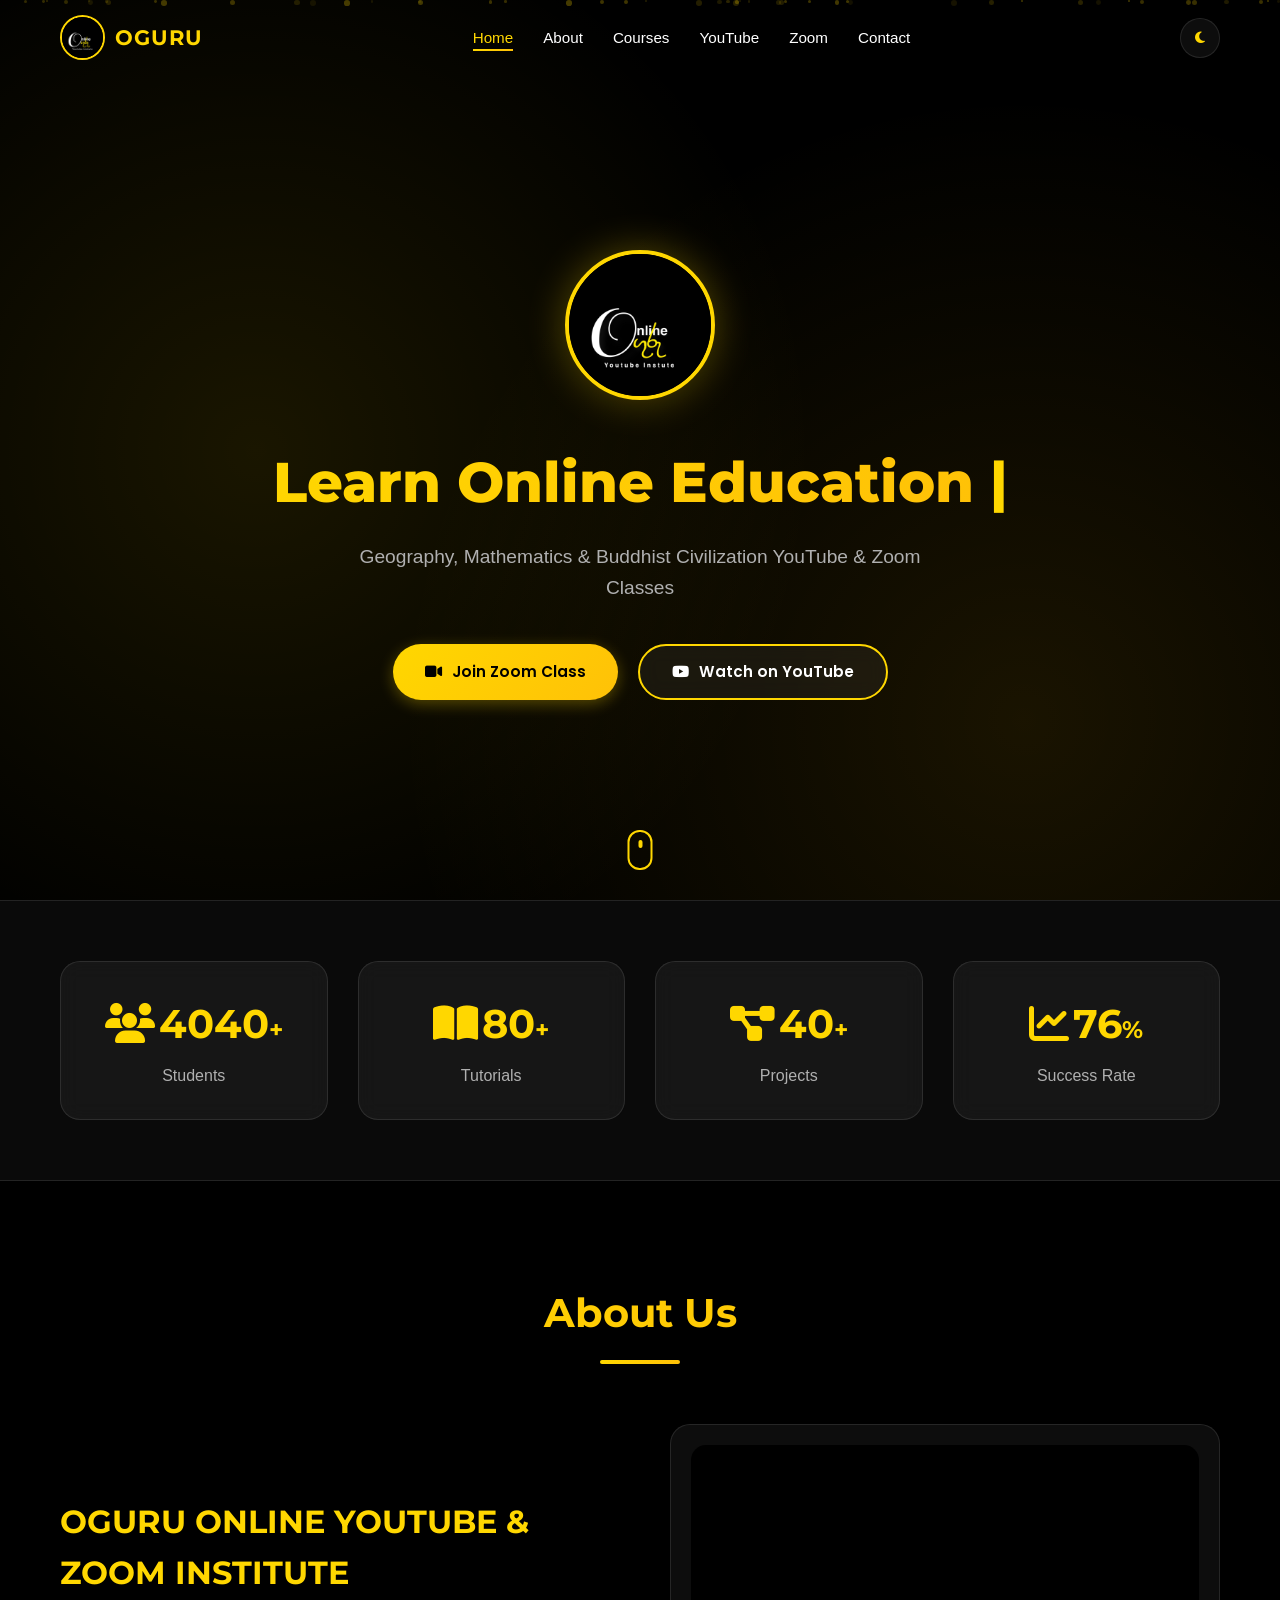
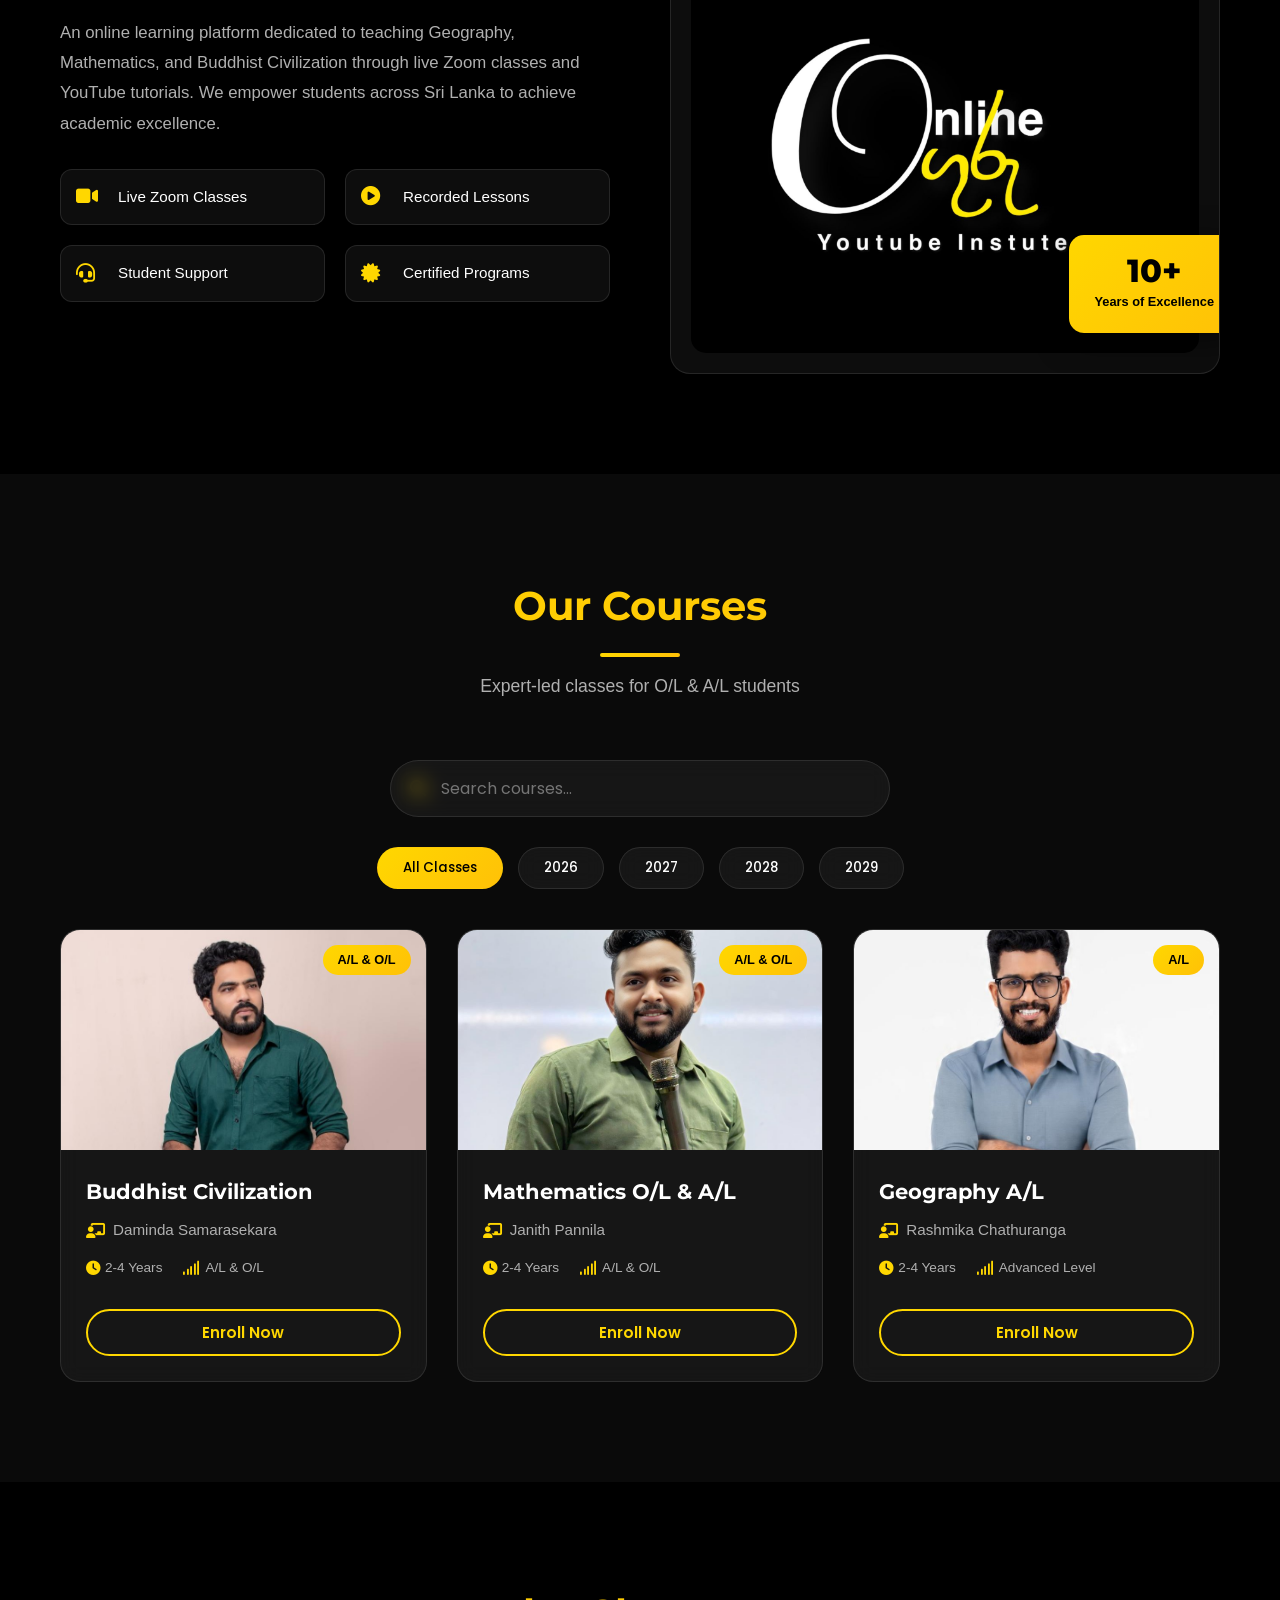
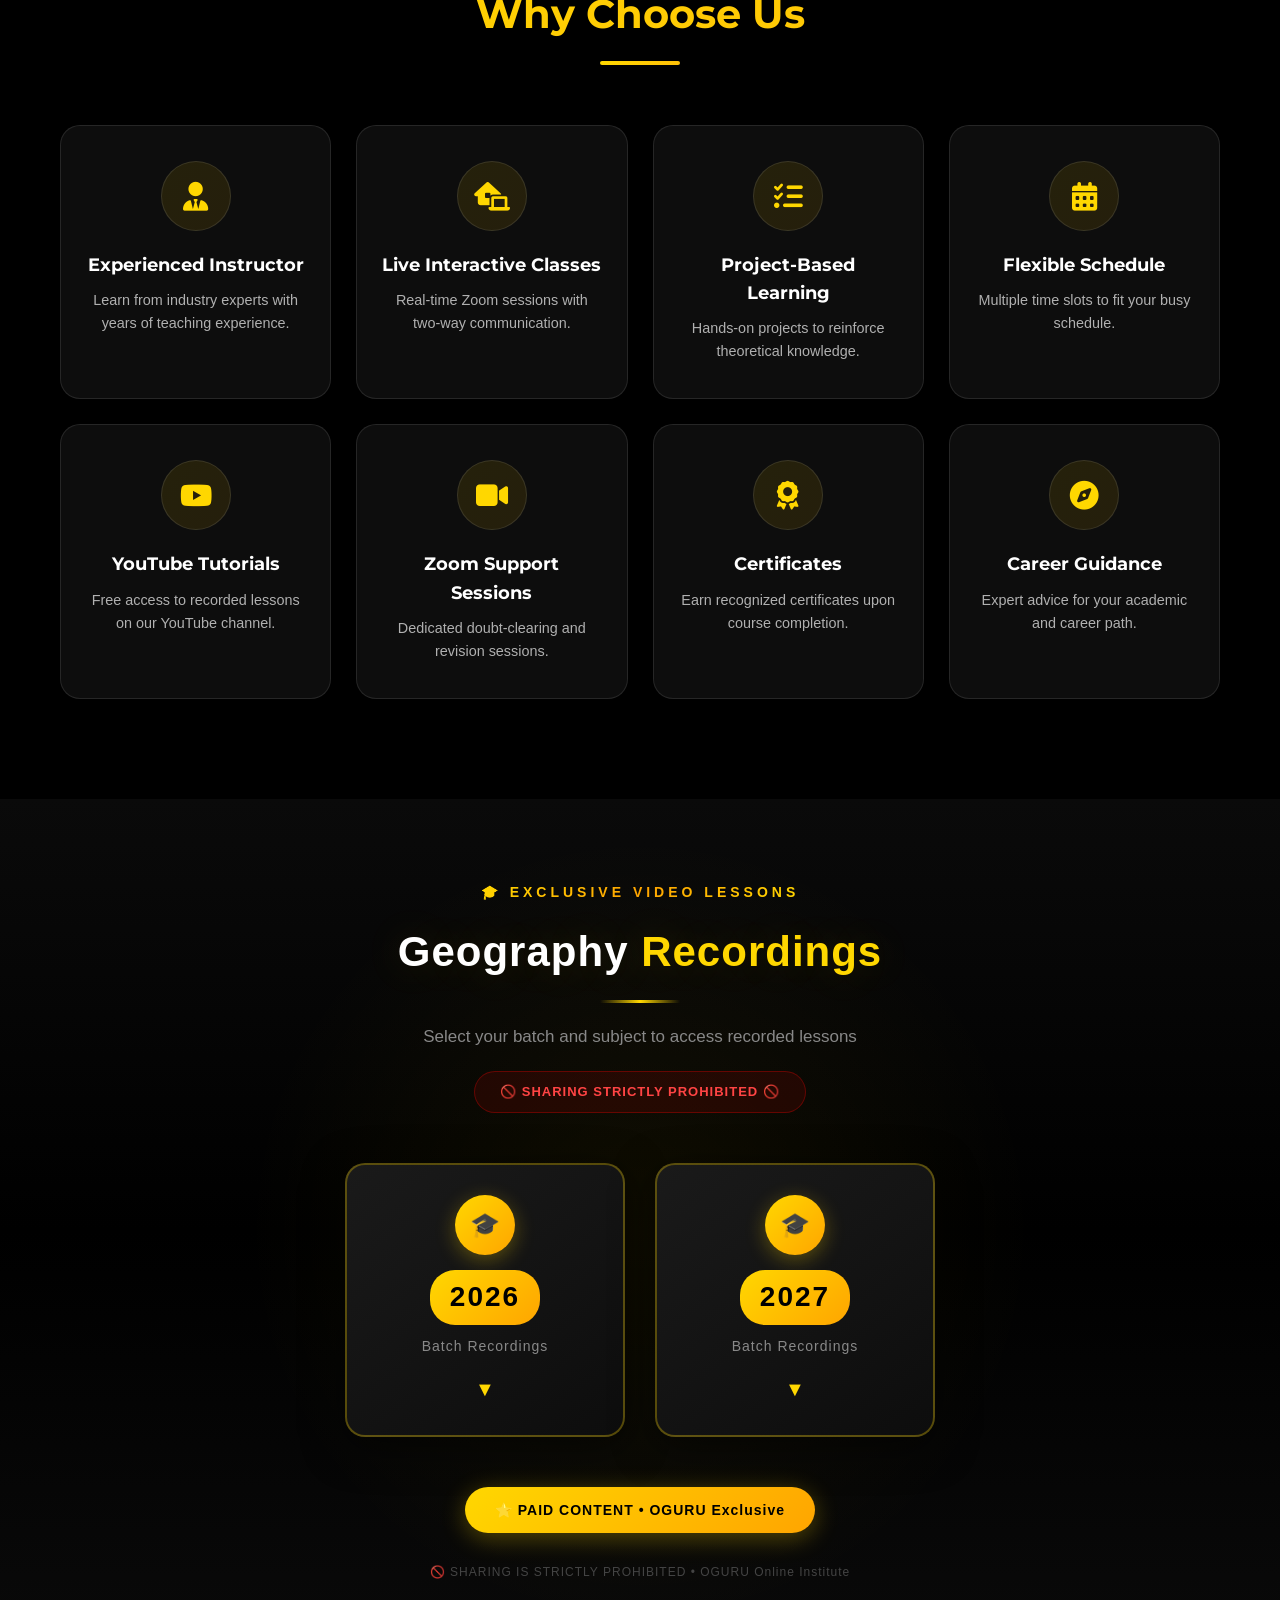
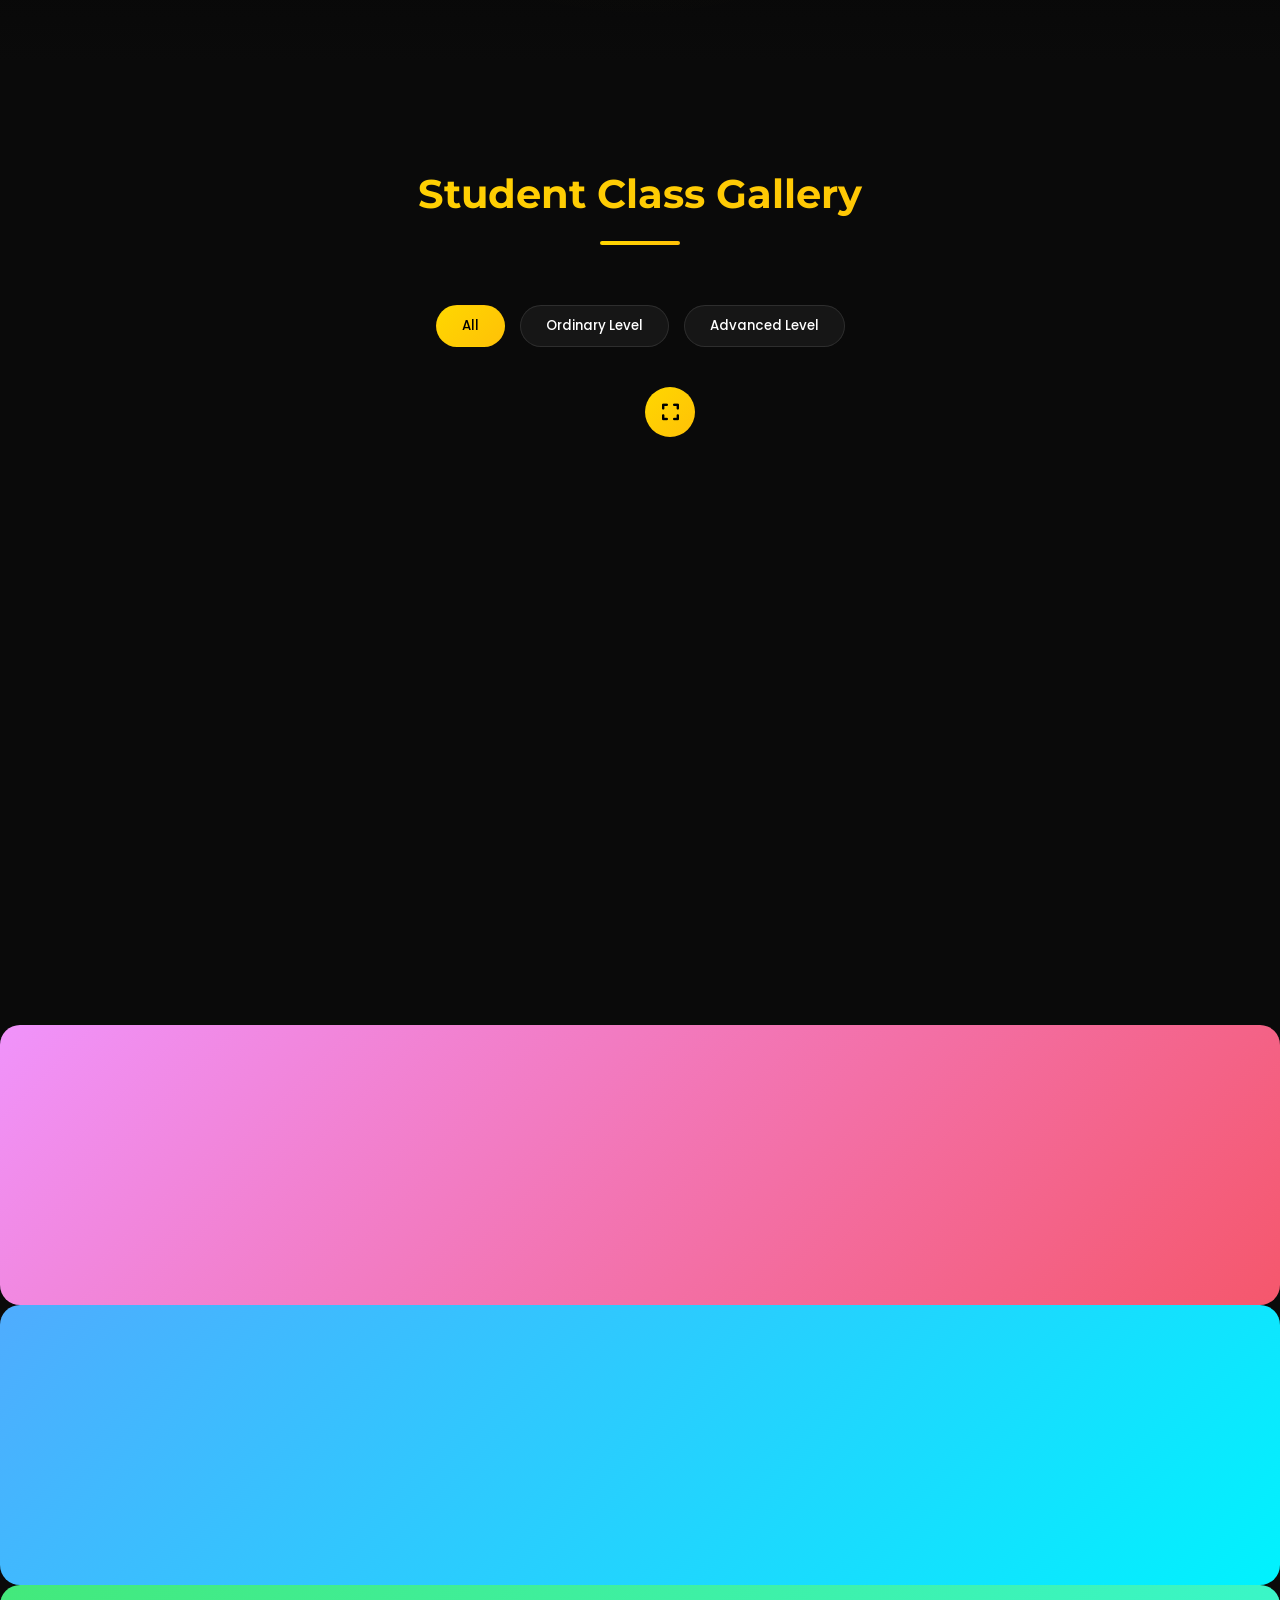
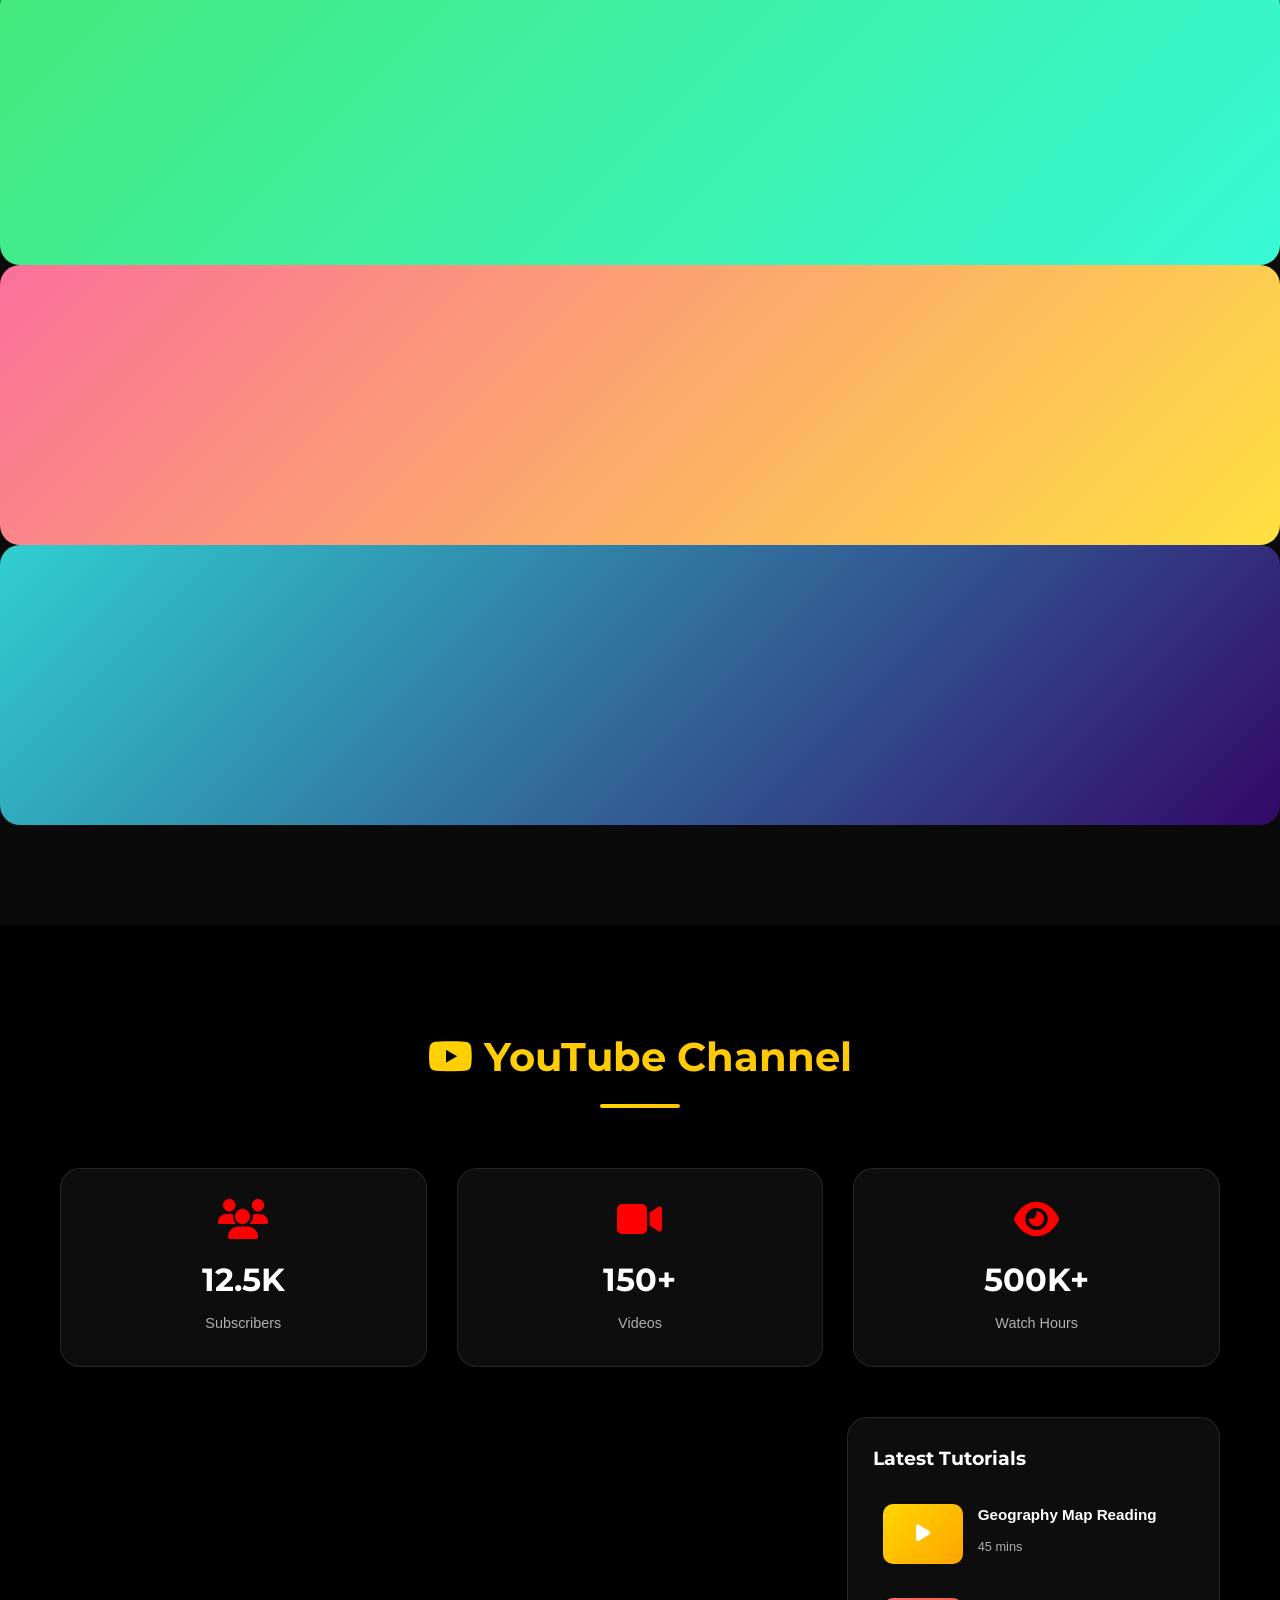
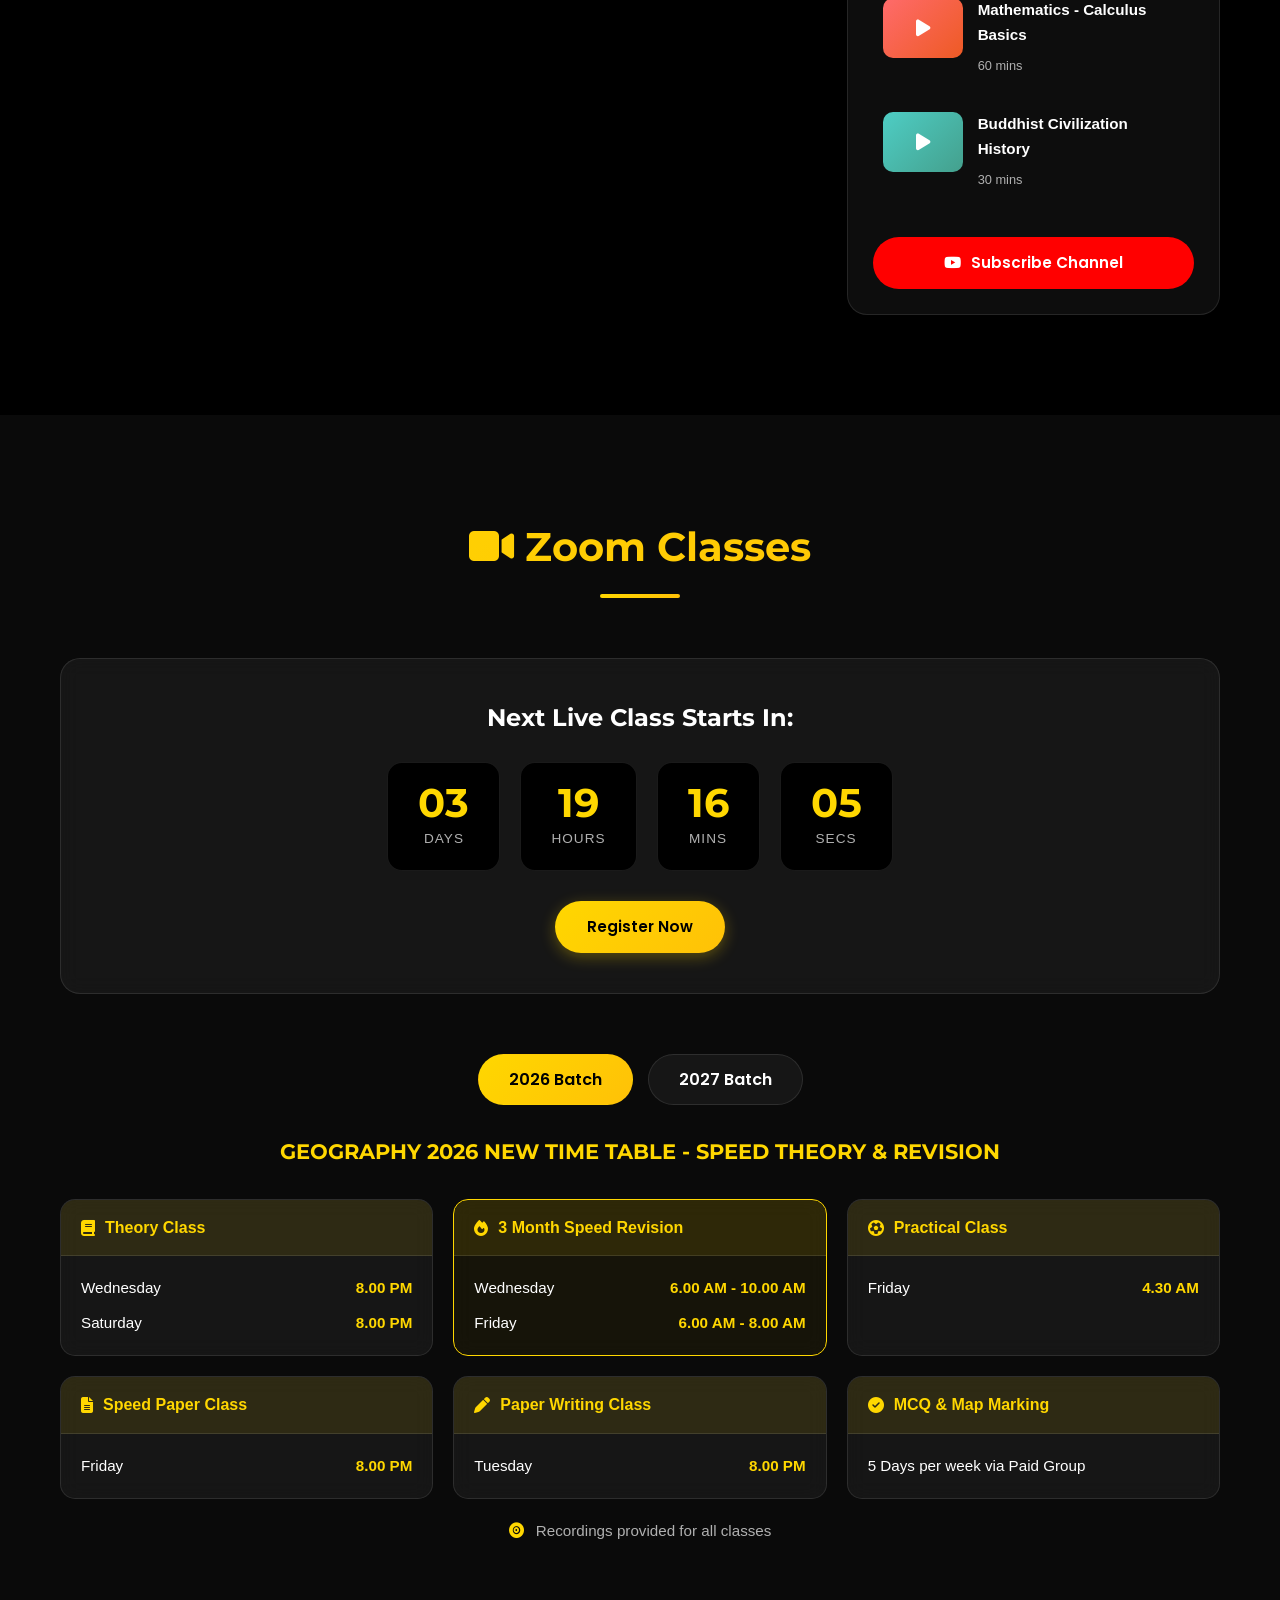
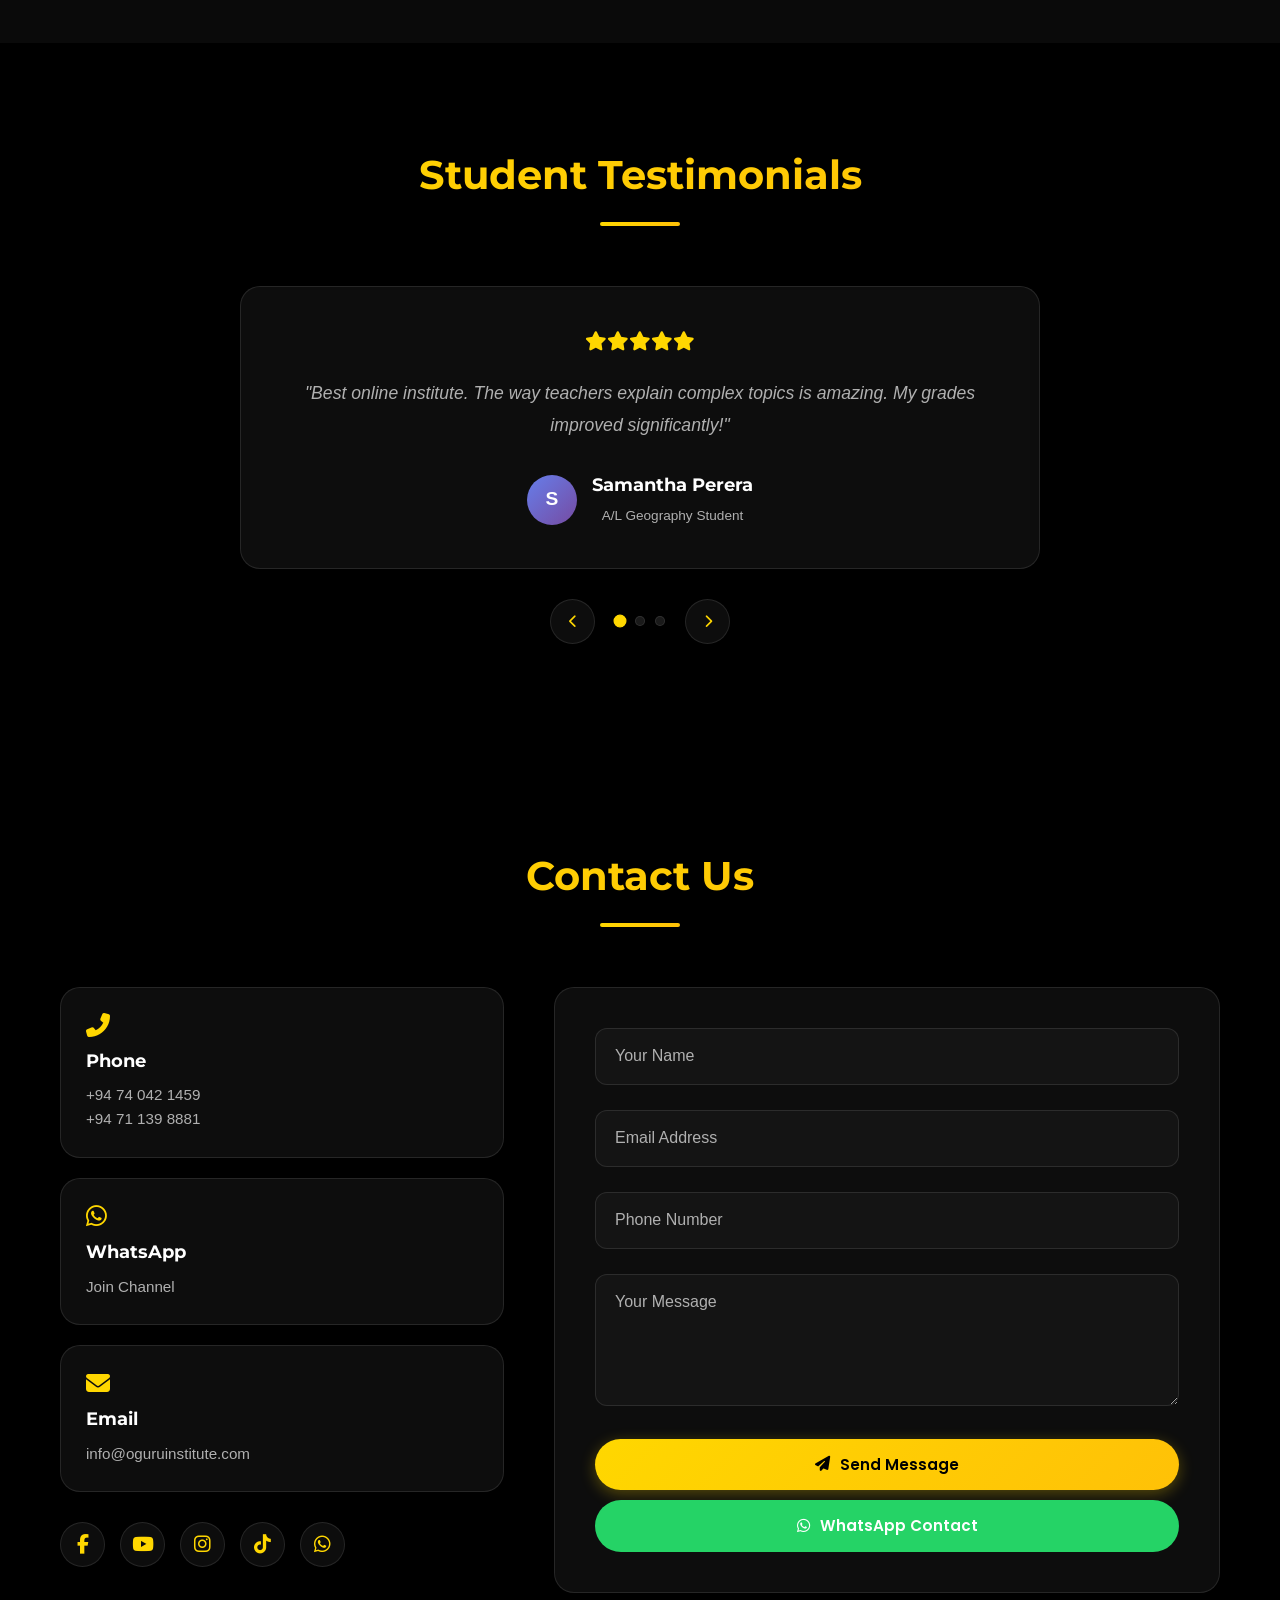
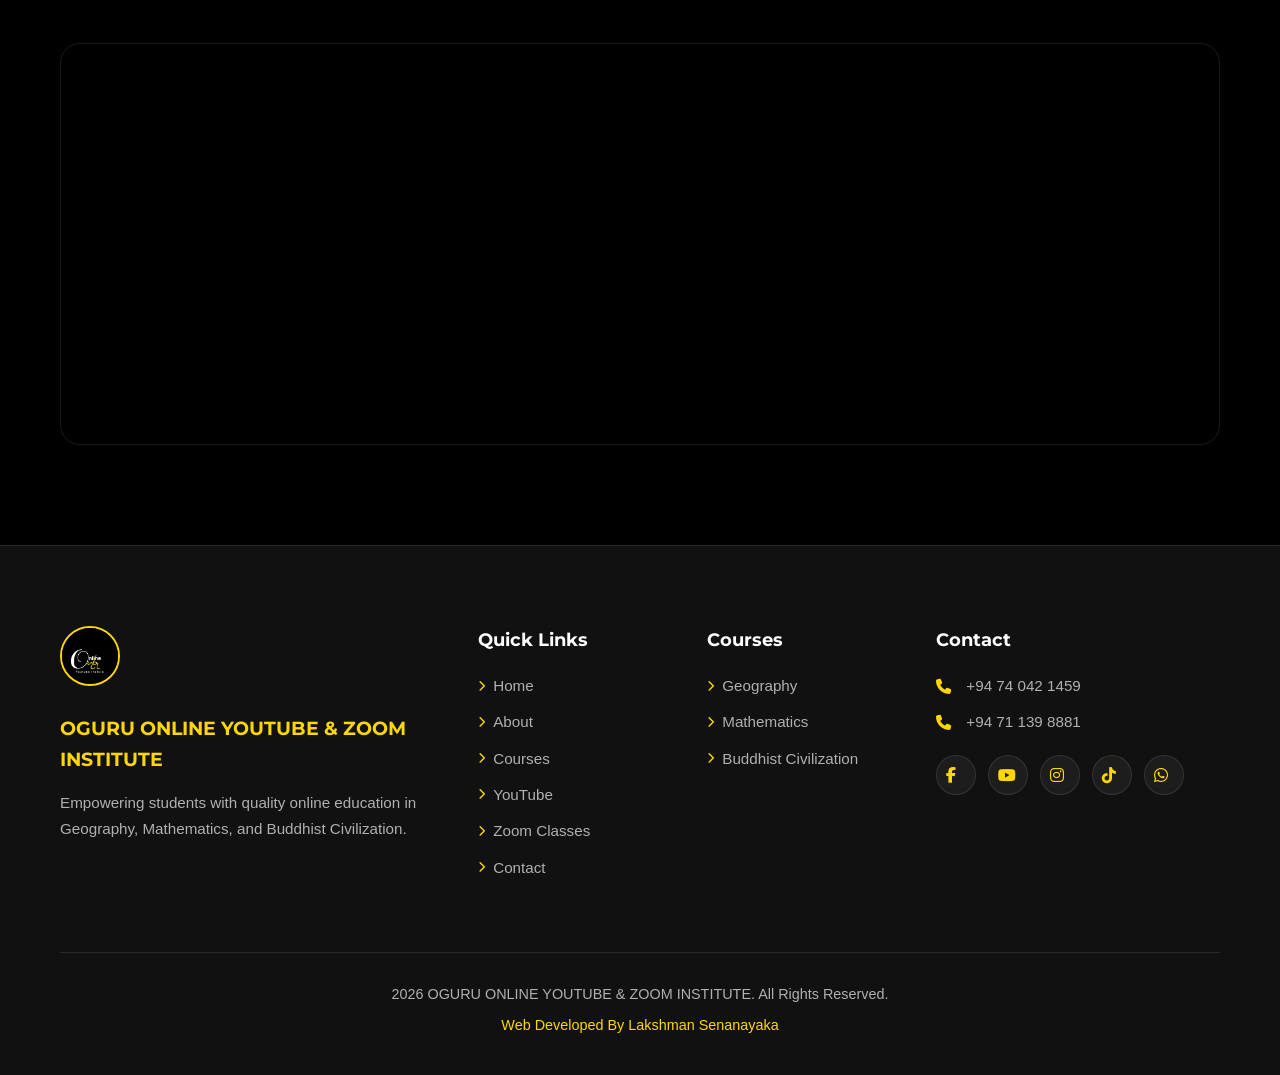
==== index.html @ 21ac0841 "Update print statement from 'Hello' to 'Goodbye'" ====
<!DOCTYPE html>
<html lang="en">
<head>
    <meta charset="UTF-8">
    <meta name="viewport" content="width=device-width, initial-scale=1.0">
    <title>OGURU ONLINE YOUTUBE & ZOOM INSTITUTE</title>
    <link rel="icon" type="image/jpeg" href="logo.jpg">
    <link href="https://fonts.googleapis.com/css2?family=Poppins:wght@300;400;500;600;700;800&family=Montserrat:wght@400;500;600;700;800&display=swap" rel="stylesheet">
    <link rel="stylesheet" href="https://cdnjs.cloudflare.com/ajax/libs/font-awesome/6.4.0/css/all.min.css">
    <link href="https://unpkg.com/aos@2.3.1/dist/aos.css" rel="stylesheet">
    <link rel="stylesheet" href="style.css">
</head>
<body>
    <!-- Loading Screen -->
    <div id="loading-screen">
        <div class="loader-content">
            <img src="logo.jpg" alt="OGURU Logo" class="loader-logo">
            <div class="loader-bar"></div>
            <p class="loader-text">Loading Excellence...</p>
        </div>
    </div>

    <!-- Navbar -->
    <nav id="navbar">
        <div class="nav-container">
            <a href="#home" class="nav-logo">
                <img src="logo.jpg" alt="OGURU Logo">
                <span>OGURU</span>
            </a>
            <ul class="nav-menu" id="navMenu">
                <li><a href="#home" class="nav-link active">Home</a></li>
                <li><a href="#about" class="nav-link">About</a></li>
                <li><a href="#courses" class="nav-link">Courses</a></li>
                <li><a href="#youtube" class="nav-link">YouTube</a></li>
                <li><a href="#zoom" class="nav-link">Zoom</a></li>
                <li><a href="#contact" class="nav-link">Contact</a></li>
            </ul>
            <div class="nav-actions">
                <button id="themeToggle" class="theme-btn" aria-label="Toggle Theme">
                    <i class="fas fa-moon"></i>
                </button>
                <button id="mobileMenuBtn" class="mobile-menu-btn" aria-label="Menu">
                    <span></span><span></span><span></span>
                </button>
            </div>
        </div>
    </nav>

    <!-- Hero Section -->
    <section id="home" class="hero">
        <div class="hero-bg">
            <div class="particles" id="particles"></div>
            <div class="gradient-overlay"></div>
        </div>
        <div class="hero-content" data-aos="fade-up">
            <img src="logo.jpg" alt="OGURU Logo" class="hero-logo">
            <h1 class="hero-title">
                <span class="typing-text" id="typingText"></span>
                <span class="cursor">|</span>
            </h1>
            <p class="hero-subtitle">Geography, Mathematics & Buddhist Civilization YouTube & Zoom Classes</p>
            <div class="hero-buttons">
                <a href="#zoom" class="btn btn-primary"><i class="fas fa-video"></i> Join Zoom Class</a>
                <a href="https://youtube.com/@oguru_online_instutelk?si=ua6jTNct1SmpEOCA" target="_blank" class="btn btn-secondary"><i class="fab fa-youtube"></i> Watch on YouTube</a>
            </div>
        </div>
        <div class="scroll-indicator">
            <div class="mouse"><div class="wheel"></div></div>
        </div>
    </section>

    <!-- Stats Section -->
    <section class="stats-section">
        <div class="container">
            <div class="stats-grid">
                <div class="stat-card" data-aos="fade-up" data-aos-delay="0">
                    <i class="fas fa-users"></i>
                    <h3 class="counter" data-target="5000">0</h3><span>+</span>
                    <p>Students</p>
                </div>
                <div class="stat-card" data-aos="fade-up" data-aos-delay="100">
                    <i class="fas fa-book-open"></i>
                    <h3 class="counter" data-target="100">0</h3><span>+</span>
                    <p>Tutorials</p>
                </div>
                <div class="stat-card" data-aos="fade-up" data-aos-delay="200">
                    <i class="fas fa-project-diagram"></i>
                    <h3 class="counter" data-target="50">0</h3><span>+</span>
                    <p>Projects</p>
                </div>
                <div class="stat-card" data-aos="fade-up" data-aos-delay="300">
                    <i class="fas fa-chart-line"></i>
                    <h3 class="counter" data-target="95">0</h3><span>%</span>
                    <p>Success Rate</p>
                </div>
            </div>
        </div>
    </section>

    <!-- About Section -->
    <section id="about" class="about">
        <div class="container">
            <div class="section-header" data-aos="fade-up">
                <h2>About Us</h2>
                <div class="section-line"></div>
            </div>
            <div class="about-content">
                <div class="about-text" data-aos="fade-right">
                    <h3>OGURU ONLINE YOUTUBE & ZOOM INSTITUTE</h3>
                    <p>An online learning platform dedicated to teaching Geography, Mathematics, and Buddhist Civilization through live Zoom classes and YouTube tutorials. We empower students across Sri Lanka to achieve academic excellence.</p>
                    <div class="about-features">
                        <div class="feature-item"><i class="fas fa-video"></i><span>Live Zoom Classes</span></div>
                        <div class="feature-item"><i class="fas fa-play-circle"></i><span>Recorded Lessons</span></div>
                        <div class="feature-item"><i class="fas fa-headset"></i><span>Student Support</span></div>
                        <div class="feature-item"><i class="fas fa-certificate"></i><span>Certified Programs</span></div>
                    </div>
                </div>
                <div class="about-image" data-aos="fade-left">
                    <div class="glass-card">
                        <img src="logo.jpg" alt="About OGURU">
                        <div class="experience-badge">
                            <span class="exp-number">10+</span>
                            <span class="exp-text">Years of Excellence</span>
                        </div>
                    </div>
                </div>
            </div>
        </div>
    </section>

    <!-- Courses Section -->
    <section id="courses" class="courses">
        <div class="container">
            <div class="section-header" data-aos="fade-up">
                <h2>Our Courses</h2>
                <div class="section-line"></div>
                <p>Expert-led classes for O/L & A/L students</p>
            </div>
            <div class="course-search" data-aos="fade-up">
                <i class="fas fa-search"></i>
                <input type="text" id="courseSearch" placeholder="Search courses...">
            </div>
            <div class="course-filters" data-aos="fade-up">
                <button class="filter-btn active" data-filter="all">All Classes</button>
                <button class="filter-btn" data-filter="2026">2026</button>
                <button class="filter-btn" data-filter="2027">2027</button>
                <button class="filter-btn" data-filter="2028">2028</button>
                <button class="filter-btn" data-filter="2029">2029</button>
            </div>
            <div class="courses-grid" id="coursesGrid">
                <div class="course-card" data-category="2026 2027 2028 2029" data-aos="fade-up" data-aos-delay="0">
                    <div class="course-image">
                        <img src="instructor_buddhist.jpg" alt="Buddhist Civilization" loading="lazy">
                        <div class="course-badge">A/L & O/L</div>
                    </div>
                    <div class="course-info">
                        <h3>Buddhist Civilization</h3>
                        <p class="instructor"><i class="fas fa-chalkboard-teacher"></i> Daminda Samarasekara</p>
                        <div class="course-meta">
                            <span><i class="fas fa-clock"></i> 2-4 Years</span>
                            <span><i class="fas fa-signal"></i> A/L & O/L</span>
                        </div>
                        <button class="btn btn-enroll">Enroll Now</button>
                    </div>
                </div>
                <div class="course-card" data-category="2026 2027 2028 2029" data-aos="fade-up" data-aos-delay="100">
                    <div class="course-image">
                        <img src="instructor_math.jpg" alt="Mathematics" loading="lazy">
                        <div class="course-badge">A/L & O/L</div>
                    </div>
                    <div class="course-info">
                        <h3>Mathematics O/L & A/L</h3>
                        <p class="instructor"><i class="fas fa-chalkboard-teacher"></i> Janith Pannila</p>
                        <div class="course-meta">
                            <span><i class="fas fa-clock"></i> 2-4 Years</span>
                            <span><i class="fas fa-signal"></i> A/L & O/L</span>
                        </div>
                        <button class="btn btn-enroll">Enroll Now</button>
                    </div>
                </div>
                <div class="course-card" data-category="2026 2027 2028 2029" data-aos="fade-up" data-aos-delay="200">
                    <div class="course-image">
                        <img src="instructor_geo.jpg" alt="Geography" loading="lazy">
                        <div class="course-badge">A/L</div>
                    </div>
                    <div class="course-info">
                        <h3>Geography A/L</h3>
                        <p class="instructor"><i class="fas fa-chalkboard-teacher"></i> Rashmika Chathuranga</p>
                        <div class="course-meta">
                            <span><i class="fas fa-clock"></i> 2-4 Years</span>
                            <span><i class="fas fa-signal"></i> Advanced Level</span>
                        </div>
                        <button class="btn btn-enroll">Enroll Now</button>

                </div>
            </div>
        </div>
    </section>
    <!-- Why Choose Us -->
    <section id="why-us" class="why-us">
        <div class="container">
            <div class="section-header" data-aos="fade-up">
                <h2>Why Choose Us</h2>
                <div class="section-line"></div>
            </div>
            <div class="why-grid">
                <div class="why-card" data-aos="zoom-in" data-aos-delay="0">
                    <div class="why-icon"><i class="fas fa-user-tie"></i></div>
                    <h3>Experienced Instructor</h3>
                    <p>Learn from industry experts with years of teaching experience.</p>
                </div>
                <div class="why-card" data-aos="zoom-in" data-aos-delay="100">
                    <div class="why-icon"><i class="fas fa-laptop-house"></i></div>
                    <h3>Live Interactive Classes</h3>
                    <p>Real-time Zoom sessions with two-way communication.</p>
                </div>
                <div class="why-card" data-aos="zoom-in" data-aos-delay="200">
                    <div class="why-icon"><i class="fas fa-tasks"></i></div>
                    <h3>Project-Based Learning</h3>
                    <p>Hands-on projects to reinforce theoretical knowledge.</p>
                </div>
                <div class="why-card" data-aos="zoom-in" data-aos-delay="300">
                    <div class="why-icon"><i class="fas fa-calendar-alt"></i></div>
                    <h3>Flexible Schedule</h3>
                    <p>Multiple time slots to fit your busy schedule.</p>
                </div>
                <div class="why-card" data-aos="zoom-in" data-aos-delay="0">
                    <div class="why-icon"><i class="fab fa-youtube"></i></div>
                    <h3>YouTube Tutorials</h3>
                    <p>Free access to recorded lessons on our YouTube channel.</p>
                </div>
                <div class="why-card" data-aos="zoom-in" data-aos-delay="100">
                    <div class="why-icon"><i class="fas fa-video"></i></div>
                    <h3>Zoom Support Sessions</h3>
                    <p>Dedicated doubt-clearing and revision sessions.</p>
                </div>
                <div class="why-card" data-aos="zoom-in" data-aos-delay="200">
                    <div class="why-icon"><i class="fas fa-award"></i></div>
                    <h3>Certificates</h3>
                    <p>Earn recognized certificates upon course completion.</p>
                </div>
                <div class="why-card" data-aos="zoom-in" data-aos-delay="300">
                    <div class="why-icon"><i class="fas fa-compass"></i></div>
                    <h3>Career Guidance</h3>
                    <p>Expert advice for your academic and career path.</p>
                </div>
            </div>
        </div>
    </section>
<!DOCTYPE html>
<html lang="en">
<head>
    <meta charset="UTF-8">
    <meta name="viewport" content="width=device-width, initial-scale=1.0">
    <title>OGURU - Geography Recordings</title>
    <style>
        * {
            margin: 0;
            padding: 0;
            box-sizing: border-box;
        }

        body {
            font-family: 'Segoe UI', 'Helvetica Neue', Arial, sans-serif;
            background: #000;
            min-height: 100vh;
            color: #fff;
        }

        /* ============================================
           GEOGRAPHY RECORDINGS SECTION
           ============================================ */
        .geo-section {
            padding: 80px 20px;
            background: linear-gradient(180deg, #0a0a0a 0%, #000000 50%, #0a0a0a 100%);
            text-align: center;
            position: relative;
            overflow: hidden;
        }

        .geo-section::before {
            content: '';
            position: absolute;
            top: 50%;
            left: 50%;
            transform: translate(-50%, -50%);
            width: 800px;
            height: 800px;
            background: radial-gradient(circle, rgba(255, 215, 0, 0.06) 0%, transparent 70%);
            pointer-events: none;
        }

        /* Header */
        .geo-header {
            position: relative;
            z-index: 1;
            margin-bottom: 50px;
        }

        .geo-label {
            display: inline-block;
            background: linear-gradient(135deg, #FFD700, #FFA500, #FFD700);
            -webkit-background-clip: text;
            -webkit-text-fill-color: transparent;
            background-clip: text;
            font-size: 14px;
            font-weight: 600;
            letter-spacing: 4px;
            text-transform: uppercase;
            margin-bottom: 15px;
        }

        .geo-title {
            color: #ffffff;
            font-size: 42px;
            font-weight: 700;
            margin: 0 0 15px 0;
            letter-spacing: 1px;
            text-shadow: 0 0 40px rgba(255, 215, 0, 0.15);
        }

        .geo-title span {
            color: #FFD700;
        }

        .geo-divider {
            width: 80px;
            height: 3px;
            background: linear-gradient(90deg, transparent, #FFD700, transparent);
            margin: 0 auto 20px auto;
        }

        .geo-subtitle {
            color: #888;
            font-size: 17px;
            max-width: 600px;
            margin: 0 auto;
            line-height: 1.6;
        }

        .warning-badge {
            display: inline-flex;
            align-items: center;
            gap: 8px;
            background: rgba(255, 0, 0, 0.1);
            border: 1px solid rgba(255, 0, 0, 0.3);
            color: #ff4444;
            padding: 10px 25px;
            border-radius: 25px;
            margin-top: 20px;
            font-size: 13px;
            font-weight: 600;
            letter-spacing: 1px;
        }

        /* ============================================
           LEVEL 1: BATCH BUTTONS
           ============================================ */
        .batch-container {
            max-width: 900px;
            margin: 0 auto 40px auto;
            position: relative;
            z-index: 1;
        }

        .batch-buttons {
            display: flex;
            justify-content: center;
            gap: 30px;
            flex-wrap: wrap;
        }

        .batch-btn {
            background: linear-gradient(145deg, #1a1a1a, #0d0d0d);
            border: 2px solid rgba(255, 215, 0, 0.3);
            border-radius: 20px;
            padding: 30px 50px;
            min-width: 280px;
            cursor: pointer;
            transition: all 0.4s cubic-bezier(0.175, 0.885, 0.32, 1.275);
            position: relative;
            overflow: hidden;
            text-align: center;
            box-shadow: 0 10px 40px rgba(0, 0, 0, 0.5);
        }

        .batch-btn:hover {
            border-color: #FFD700;
            transform: translateY(-8px) scale(1.02);
            box-shadow: 0 20px 60px rgba(255, 215, 0, 0.2), 0 0 100px rgba(255, 215, 0, 0.1);
        }

        .batch-btn.active {
            border-color: #FFD700;
            background: linear-gradient(145deg, #2a1a00, #1a1000);
            box-shadow: 0 0 40px rgba(255, 215, 0, 0.3);
        }

        .batch-btn::before {
            content: '';
            position: absolute;
            top: -50%;
            left: -50%;
            width: 200%;
            height: 200%;
            background: linear-gradient(45deg, transparent 40%, rgba(255, 215, 0, 0.03) 50%, transparent 60%);
            opacity: 0;
            transition: opacity 0.4s ease;
            pointer-events: none;
        }

        .batch-btn:hover::before {
            opacity: 1;
        }

        .batch-icon {
            width: 60px;
            height: 60px;
            background: linear-gradient(135deg, #FFD700, #FFA500);
            border-radius: 50%;
            display: flex;
            align-items: center;
            justify-content: center;
            margin: 0 auto 15px auto;
            font-size: 24px;
            box-shadow: 0 5px 20px rgba(255, 215, 0, 0.3);
        }

        .batch-year {
            display: inline-block;
            background: linear-gradient(135deg, #FFD700, #FFA500);
            color: #000;
            font-size: 28px;
            font-weight: 800;
            padding: 5px 20px;
            border-radius: 25px;
            margin-bottom: 10px;
            letter-spacing: 2px;
        }

        .batch-text {
            color: #888;
            font-size: 14px;
            letter-spacing: 1px;
        }

        .batch-arrow {
            margin-top: 15px;
            color: #FFD700;
            font-size: 20px;
            transition: transform 0.3s ease;
        }

        .batch-btn.active .batch-arrow {
            transform: rotate(180deg);
        }

        /* ============================================
           LEVEL 2: SUBJECT BUTTONS
           ============================================ */
        .subject-container {
            max-width: 1000px;
            margin: 0 auto 40px auto;
            position: relative;
            z-index: 1;
            display: none;
            animation: slideDown 0.5s ease-out;
        }

        .subject-container.show {
            display: block;
        }

        .subject-header {
            display: flex;
            align-items: center;
            justify-content: center;
            gap: 15px;
            margin-bottom: 30px;
        }

        .subject-header-title {
            color: #FFD700;
            font-size: 20px;
            font-weight: 700;
            letter-spacing: 2px;
        }

        .subject-grid {
            display: grid;
            grid-template-columns: repeat(auto-fit, minmax(250px, 1fr));
            gap: 20px;
            max-width: 800px;
            margin: 0 auto;
        }

        .subject-btn {
            background: linear-gradient(145deg, #1a1a1a, #0d0d0d);
            border: 2px solid rgba(255, 215, 0, 0.2);
            border-radius: 16px;
            padding: 25px 30px;
            cursor: pointer;
            transition: all 0.4s ease;
            text-align: center;
            position: relative;
            overflow: hidden;
        }

        .subject-btn:hover {
            border-color: #FFD700;
            transform: translateY(-5px);
            box-shadow: 0 15px 40px rgba(255, 215, 0, 0.15);
        }

        .subject-btn.active {
            border-color: #FFD700;
            background: linear-gradient(145deg, #2a1a00, #1a1000);
            box-shadow: 0 0 30px rgba(255, 215, 0, 0.2);
        }

        .subject-btn .subject-icon {
            font-size: 32px;
            margin-bottom: 10px;
        }

        .subject-btn .subject-name {
            color: #fff;
            font-size: 20px;
            font-weight: 700;
            margin-bottom: 5px;
        }

        .subject-btn .subject-lessons {
            color: #888;
            font-size: 13px;
        }

        .subject-btn .subject-arrow {
            margin-top: 10px;
            color: #FFD700;
            font-size: 18px;
            transition: transform 0.3s ease;
        }

        .subject-btn.active .subject-arrow {
            transform: rotate(180deg);
        }

        /* ============================================
           LEVEL 3: VIDEO LIST
           ============================================ */
        .video-container {
            max-width: 1100px;
            margin: 0 auto;
            position: relative;
            z-index: 1;
            display: none;
            animation: slideDown 0.5s ease-out;
        }

        .video-container.show {
            display: block;
        }

        @keyframes slideDown {
            from {
                opacity: 0;
                transform: translateY(-30px);
            }
            to {
                opacity: 1;
                transform: translateY(0);
            }
        }

        .video-list-header {
            display: flex;
            align-items: center;
            justify-content: space-between;
            margin-bottom: 25px;
            padding: 0 10px;
        }

        .video-list-title {
            color: #FFD700;
            font-size: 22px;
            font-weight: 700;
            letter-spacing: 2px;
        }

        .video-list-count {
            background: rgba(255, 215, 0, 0.1);
            color: #FFD700;
            padding: 5px 15px;
            border-radius: 20px;
            font-size: 13px;
            font-weight: 600;
            border: 1px solid rgba(255, 215, 0, 0.3);
        }

        .video-grid {
            display: grid;
            grid-template-columns: repeat(auto-fit, minmax(320px, 1fr));
            gap: 25px;
        }

        .video-card {
            background: linear-gradient(145deg, #1a1a1a, #0d0d0d);
            border: 1px solid rgba(255, 215, 0, 0.15);
            border-radius: 16px;
            overflow: hidden;
            transition: all 0.4s ease;
            box-shadow: 0 10px 40px rgba(0, 0, 0, 0.5);
        }

        .video-card:hover {
            border-color: #FFD700;
            transform: translateY(-5px);
            box-shadow: 0 20px 60px rgba(255, 215, 0, 0.15);
        }

        .video-player {
            position: relative;
            padding-bottom: 56.25%;
            height: 0;
            overflow: hidden;
            background: #000;
        }

        .video-player iframe {
            position: absolute;
            top: 0;
            left: 0;
            width: 100%;
            height: 100%;
            border: none;
        }

        .video-info {
            padding: 20px;
            text-align: left;
        }

        .video-meta-header {
            display: flex;
            justify-content: space-between;
            align-items: center;
            margin-bottom: 10px;
        }

        .video-lesson-num {
            color: #FFD700;
            font-size: 12px;
            font-weight: 600;
            letter-spacing: 2px;
            text-transform: uppercase;
        }

        .video-date {
            background: rgba(255, 215, 0, 0.1);
            color: #FFD700;
            padding: 3px 12px;
            border-radius: 15px;
            font-size: 12px;
            font-weight: 600;
        }

        .video-title {
            color: #fff;
            font-size: 18px;
            font-weight: 600;
            margin: 0 0 10px 0;
            line-height: 1.4;
        }

        .video-desc {
            color: #666;
            font-size: 14px;
            margin: 0;
            line-height: 1.5;
        }

        /* Close Button */
        .close-section {
            text-align: center;
            margin-top: 30px;
        }

        .close-btn {
            background: transparent;
            border: 2px solid rgba(255, 215, 0, 0.3);
            color: #FFD700;
            padding: 12px 30px;
            border-radius: 25px;
            cursor: pointer;
            font-size: 14px;
            font-weight: 600;
            letter-spacing: 1px;
            transition: all 0.3s ease;
            font-family: inherit;
        }

        .close-btn:hover {
            background: #FFD700;
            color: #000;
            border-color: #FFD700;
            box-shadow: 0 5px 20px rgba(255, 215, 0, 0.3);
        }

        /* Paid Badge */
        .paid-badge-container {
            margin-top: 50px;
            position: relative;
            z-index: 1;
        }

        .paid-badge {
            display: inline-flex;
            align-items: center;
            gap: 10px;
            background: linear-gradient(135deg, #FFD700, #FFA500);
            color: #000;
            padding: 12px 30px;
            border-radius: 30px;
            font-size: 14px;
            font-weight: 700;
            letter-spacing: 1px;
            box-shadow: 0 5px 25px rgba(255, 215, 0, 0.3);
        }

        /* Footer */
        .geo-footer {
            margin-top: 30px;
            color: #444;
            font-size: 12px;
            letter-spacing: 1px;
            position: relative;
            z-index: 1;
        }

        /* Responsive */
        @media (max-width: 768px) {
            .geo-title {
                font-size: 32px;
            }

            .batch-btn {
                min-width: 100%;
                padding: 25px 30px;
            }

            .subject-grid {
                grid-template-columns: 1fr;
            }

            .video-grid {
                grid-template-columns: 1fr;
            }
        }
    </style>
<base target="_blank">
</head>
<body>

    <!-- ============================================
         GEOGRAPHY RECORDINGS SECTION
         ============================================ -->
    <section class="geo-section">

        <!-- Header -->
        <div class="geo-header">
            <div class="geo-label">🎓 Exclusive Video Lessons</div>
            <h2 class="geo-title">Geography <span>Recordings</span></h2>
            <div class="geo-divider"></div>
            <p class="geo-subtitle">Select your batch and subject to access recorded lessons</p>
            <div class="warning-badge">🚫 SHARING STRICTLY PROHIBITED 🚫</div>
        </div>

        <!-- ============================================
             LEVEL 1: BATCH BUTTONS
             ============================================ -->
        <div class="batch-container">
            <div class="batch-buttons">

                <!-- 2026 Batch Button -->
                <div class="batch-btn" onclick="selectBatch('2026')" id="batch-2026">
                    <div class="batch-icon">🎓</div>
                    <div class="batch-year">2026</div>
                    <div class="batch-text">Batch Recordings</div>
                    <div class="batch-arrow">▼</div>
                </div>

                <!-- 2027 Batch Button -->
                <div class="batch-btn" onclick="selectBatch('2027')" id="batch-2027">
                    <div class="batch-icon">🎓</div>
                    <div class="batch-year">2027</div>
                    <div class="batch-text">Batch Recordings</div>
                    <div class="batch-arrow">▼</div>
                </div>

            </div>
        </div>

        <!-- ============================================
             LEVEL 2: SUBJECT BUTTONS (2026)
             ============================================ -->
        <div class="subject-container" id="subjects-2026">
            <div class="subject-header">
                <div class="subject-header-title">📚 2026 Batch - Select Subject</div>
            </div>
            <div class="subject-grid">

                <div class="subject-btn" onclick="selectSubject('2026', 'bioma')" id="subject-2026-bioma">
                    <div class="subject-icon">🌿</div>
                    <div class="subject-name">බියෝම</div>
                    <div class="subject-lessons">7 Lessons</div>
                    <div class="subject-arrow">▼</div>
                </div>

                <div class="subject-btn" onclick="selectSubject('2026', 'climate')" id="subject-2026-climate">
                    <div class="subject-icon">🌤️</div>
                    <div class="subject-name">ජලවායු</div>
                    <div class="subject-lessons">6 Lessons</div>
                    <div class="subject-arrow">▼</div>
                </div>

                <div class="subject-btn" onclick="selectSubject('2026', 'landforms')" id="subject-2026-landforms">
                    <div class="subject-icon">⛰️</div>
                    <div class="subject-name">භූ ලක්ෂණ</div>
                    <div class="subject-lessons">5 Lessons</div>
                    <div class="subject-arrow">▼</div>
                </div>

            </div>
        </div>

        <!-- ============================================
             LEVEL 2: SUBJECT BUTTONS (2027)
             ============================================ -->
        <div class="subject-container" id="subjects-2027">
            <div class="subject-header">
                <div class="subject-header-title">📚 2027 Batch - Select Subject</div>
            </div>
            <div class="subject-grid">

                <div class="subject-btn" onclick="selectSubject('2027', 'janawasa')" id="subject-2027-janawasa">
                    <div class="subject-icon">🏘️</div>
                    <div class="subject-name">ජනාවාස</div>
                    <div class="subject-lessons">5 Lessons</div>
                    <div class="subject-arrow">▼</div>
                </div>

                <div class="subject-btn" onclick="selectSubject('2027', 'map')" id="subject-2027-map">
                    <div class="subject-icon">🗺️</div>
                    <div class="subject-name">සිතියම්</div>
                    <div class="subject-lessons">4 Lessons</div>
                    <div class="subject-arrow">▼</div>
                </div>

                <div class="subject-btn" onclick="selectSubject('2027', 'rivers')" id="subject-2027-rivers">
                    <div class="subject-icon">🌊</div>
                    <div class="subject-name">ගඟුල්</div>
                    <div class="subject-lessons">6 Lessons</div>
                    <div class="subject-arrow">▼</div>
                </div>

            </div>
        </div>

        <!-- ============================================
             LEVEL 3: VIDEO LISTS
             ============================================ -->

        <!-- 2026 - බියෝම Videos -->
        <div class="video-container" id="videos-2026-bioma">
            <div class="video-list-header">
                <div class="video-list-title">🌿 2026 - බියෝම (Bioma)</div>
                <div class="video-list-count">7 Lessons</div>
            </div>
            <div class="video-grid">

                <div class="video-card">
                    <div class="video-player">
                        <iframe src="https://www.youtube.com/embed/9i4NIQETOBg?rel=0&modestbranding=1" 
                                title="බියෝම - Lesson 1" allowfullscreen></iframe>
                    </div>
                    <div class="video-info">
                        <div class="video-meta-header">
                            <div class="video-lesson-num">Lesson 01</div>
                            <div class="video-date">2026-03-07</div>
                        </div>
                        <h3 class="video-title">බියෝම - Introduction</h3>
                        <p class="video-desc">First theory class - Introduction to Bioma concepts.</p>
                    </div>
                </div>

                <div class="video-card">
                    <div class="video-player">
                        <iframe src="https://www.youtube.com/embed/LXL_TvpxoM0?rel=0&modestbranding=1" 
                                title="බියෝම - Lesson 2" allowfullscreen></iframe>
                    </div>
                    <div class="video-info">
                        <div class="video-meta-header">
                            <div class="video-lesson-num">Lesson 02</div>
                            <div class="video-date">2026-03-14</div>
                        </div>
                        <h3 class="video-title">බියෝම - Theory Continuation</h3>
                        <p class="video-desc">Second theory class - Deep dive into Bioma concepts.</p>
                    </div>
                </div>

                <div class="video-card">
                    <div class="video-player">
                        <iframe src="https://www.youtube.com/embed/--7SU6TN34A?rel=0&modestbranding=1" 
                                title="බියෝම - Lesson 3" allowfullscreen></iframe>
                    </div>
                    <div class="video-info">
                        <div class="video-meta-header">
                            <div class="video-lesson-num">Lesson 03</div>
                            <div class="video-date">2026-03-21</div>
                        </div>
                        <h3 class="video-title">බියෝම - Advanced Theory</h3>
                        <p class="video-desc">Third theory class - Advanced Bioma theory discussion.</p>
                    </div>
                </div>

                <div class="video-card">
                    <div class="video-player">
                        <iframe src="https://www.youtube.com/embed/oFst7Z-TX4Y?rel=0&modestbranding=1" 
                                title="බියෝම - Lesson 4" allowfullscreen></iframe>
                    </div>
                    <div class="video-info">
                        <div class="video-meta-header">
                            <div class="video-lesson-num">Lesson 04</div>
                            <div class="video-date">2026-03-28</div>
                        </div>
                        <h3 class="video-title">බියෝම - Practical Applications</h3>
                        <p class="video-desc">Fourth theory class - Practical applications of Bioma.</p>
                    </div>
                </div>

                <div class="video-card">
                    <div class="video-player">
                        <iframe src="https://www.youtube.com/embed/5wpHVe7MTE4?rel=0&modestbranding=1" 
                                title="බියෝම - Lesson 5" allowfullscreen></iframe>
                    </div>
                    <div class="video-info">
                        <div class="video-meta-header">
                            <div class="video-lesson-num">Lesson 05</div>
                            <div class="video-date">2026-04-04</div>
                        </div>
                        <h3 class="video-title">බියෝම - Case Studies</h3>
                        <p class="video-desc">Fifth theory class - Real world case studies analysis.</p>
                    </div>
                </div>

                <div class="video-card">
                    <div class="video-player">
                        <iframe src="https://www.youtube.com/embed/kxyYf7neR50?rel=0&modestbranding=1" 
                                title="බියෝම - Lesson 6" allowfullscreen></iframe>
                    </div>
                    <div class="video-info">
                        <div class="video-meta-header">
                            <div class="video-lesson-num">Lesson 06</div>
                            <div class="video-date">2026-04-18</div>
                        </div>
                        <h3 class="video-title">බියෝම - Revision Part 1</h3>
                        <p class="video-desc">Sixth theory class - First revision session.</p>
                    </div>
                </div>

                <div class="video-card">
                    <div class="video-player">
                        <iframe src="https://www.youtube.com/embed/P8hWmCzpKGA?rel=0&modestbranding=1" 
                                title="බියෝම - Lesson 7" allowfullscreen></iframe>
                    </div>
                    <div class="video-info">
                        <div class="video-meta-header">
                            <div class="video-lesson-num">Lesson 07</div>
                            <div class="video-date">2026-04-25</div>
                        </div>
                        <h3 class="video-title">බියෝම - Final Revision</h3>
                        <p class="video-desc">Seventh theory class - Final revision and Q&A.</p>
                    </div>
                </div>

            </div>
            <div class="close-section">
                <button class="close-btn" onclick="closeAll()">▲ Close Lessons</button>
            </div>
        </div>

        <!-- 2026 - ජලවායු Videos (Placeholder) -->
        <div class="video-container" id="videos-2026-climate">
            <div class="video-list-header">
                <div class="video-list-title">🌤️ 2026 - ජලවායු (Climate)</div>
                <div class="video-list-count">6 Lessons</div>
            </div>
            <div class="video-grid">
                <div class="video-card">
                    <div class="video-player">
                        <iframe src="https://www.youtube.com/embed/PLACEHOLDER?rel=0&modestbranding=1" allowfullscreen></iframe>
                    </div>
                    <div class="video-info">
                        <div class="video-meta-header">
                            <div class="video-lesson-num">Lesson 01</div>
                            <div class="video-date">2026-05-02</div>
                        </div>
                        <h3 class="video-title">ජලවායු - Introduction</h3>
                        <p class="video-desc">Add your video links here.</p>
                    </div>
                </div>
            </div>
            <div class="close-section">
                <button class="close-btn" onclick="closeAll()">▲ Close Lessons</button>
            </div>
        </div>

        <!-- 2026 - භූ ලක්ෂණ Videos (Placeholder) -->
        <div class="video-container" id="videos-2026-landforms">
            <div class="video-list-header">
                <div class="video-list-title">⛰️ 2026 - භූ ලක්ෂණ (Landforms)</div>
                <div class="video-list-count">5 Lessons</div>
            </div>
            <div class="video-grid">
                <div class="video-card">
                    <div class="video-player">
                        <iframe src="https://www.youtube.com/embed/PLACEHOLDER?rel=0&modestbranding=1" allowfullscreen></iframe>
                    </div>
                    <div class="video-info">
                        <div class="video-meta-header">
                            <div class="video-lesson-num">Lesson 01</div>
                            <div class="video-date">2026-06-01</div>
                        </div>
                        <h3 class="video-title">භූ ලක්ෂණ - Introduction</h3>
                        <p class="video-desc">Add your video links here.</p>
                    </div>
                </div>
            </div>
            <div class="close-section">
                <button class="close-btn" onclick="closeAll()">▲ Close Lessons</button>
            </div>
        </div>

        <!-- 2027 - ජනාවාස Videos -->
        <div class="video-container" id="videos-2027-janawasa">
            <div class="video-list-header">
                <div class="video-list-title">🏘️ 2027 - ජනාවාස (Population)</div>
                <div class="video-list-count">5 Lessons</div>
            </div>
            <div class="video-grid">

                <div class="video-card">
                    <div class="video-player">
                        <iframe src="https://www.youtube.com/embed/jv-x2Baw6TY?rel=0&modestbranding=1" 
                                title="ජනාවාස - Lesson 1" allowfullscreen></iframe>
                    </div>
                    <div class="video-info">
                        <div class="video-meta-header">
                            <div class="video-lesson-num">Lesson 01</div>
                            <div class="video-date">2025-12-25</div>
                        </div>
                        <h3 class="video-title">ජනාවාස - Introduction</h3>
                        <p class="video-desc">First theory class - Introduction to Population & Settlement.</p>
                    </div>
                </div>

                <div class="video-card">
                    <div class="video-player">
                        <iframe src="https://www.youtube.com/embed/o4DourdKxhY?rel=0&modestbranding=1" 
                                title="ජනාවාස - Lesson 2" allowfullscreen></iframe>
                    </div>
                    <div class="video-info">
                        <div class="video-meta-header">
                            <div class="video-lesson-num">Lesson 02</div>
                            <div class="video-date">2026-01-07</div>
                        </div>
                        <h3 class="video-title">ජනාවාස - Theory Continuation</h3>
                        <p class="video-desc">Second theory class - Deep dive into population concepts.</p>
                    </div>
                </div>

                <div class="video-card">
                    <div class="video-player">
                        <iframe src="https://www.youtube.com/embed/mHgEe4mI1eY?rel=0&modestbranding=1" 
                                title="ජනාවාස - Lesson 3" allowfullscreen></iframe>
                    </div>
                    <div class="video-info">
                        <div class="video-meta-header">
                            <div class="video-lesson-num">Lesson 03</div>
                            <div class="video-date">2026-01-21</div>
                        </div>
                        <h3 class="video-title">ජනාවාස - Advanced Theory</h3>
                        <p class="video-desc">Third theory class - Advanced population & settlement theory.</p>
                    </div>
                </div>

                <div class="video-card">
                    <div class="video-player">
                        <iframe src="https://www.youtube.com/embed/JLoFc6q9sk4?rel=0&modestbranding=1" 
                                title="ජනාවාස - Lesson 4" allowfullscreen></iframe>
                    </div>
                    <div class="video-info">
                        <div class="video-meta-header">
                            <div class="video-lesson-num">Lesson 04</div>
                            <div class="video-date">2026-01-28</div>
                        </div>
                        <h3 class="video-title">ජනාවාස - Practical Applications</h3>
                        <p class="video-desc">Fourth theory class - Practical applications of population studies.</p>
                    </div>
                </div>

                <div class="video-card">
                    <div class="video-player">
                        <iframe src="https://www.youtube.com/embed/PsjG7G1aFgs?rel=0&modestbranding=1" 
                                title="ජනාවාස - Lesson 5" allowfullscreen></iframe>
                    </div>
                    <div class="video-info">
                        <div class="video-meta-header">
                            <div class="video-lesson-num">Lesson 05</div>
                            <div class="video-date">2026-02-18</div>
                        </div>
                        <h3 class="video-title">ජනාවාස - Final Revision</h3>
                        <p class="video-desc">Fifth theory class - Final revision and exam preparation.</p>
                    </div>
                </div>

            </div>
            <div class="close-section">
                <button class="close-btn" onclick="closeAll()">▲ Close Lessons</button>
            </div>
        </div>

        <!-- 2027 - සිතියම් Videos (Placeholder) -->
        <div class="video-container" id="videos-2027-map">
            <div class="video-list-header">
                <div class="video-list-title">🗺️ 2027 - සිතියම් (Maps)</div>
                <div class="video-list-count">4 Lessons</div>
            </div>
            <div class="video-grid">
                <div class="video-card">
                    <div class="video-player">
                        <iframe src="https://www.youtube.com/embed/PLACEHOLDER?rel=0&modestbranding=1" allowfullscreen></iframe>
                    </div>
                    <div class="video-info">
                        <div class="video-meta-header">
                            <div class="video-lesson-num">Lesson 01</div>
                            <div class="video-date">2026-03-01</div>
                        </div>
                        <h3 class="video-title">සිතියම් - Introduction</h3>
                        <p class="video-desc">Add your video links here.</p>
                    </div>
                </div>
            </div>
            <div class="close-section">
                <button class="close-btn" onclick="closeAll()">▲ Close Lessons</button>
            </div>
        </div>

        <!-- 2027 - ගඟුල් Videos (Placeholder) -->
        <div class="video-container" id="videos-2027-rivers">
            <div class="video-list-header">
                <div class="video-list-title">🌊 2027 - ගඟුල් (Rivers)</div>
                <div class="video-list-count">6 Lessons</div>
            </div>
            <div class="video-grid">
                <div class="video-card">
                    <div class="video-player">
                        <iframe src="https://www.youtube.com/embed/PLACEHOLDER?rel=0&modestbranding=1" allowfullscreen></iframe>
                    </div>
                    <div class="video-info">
                        <div class="video-meta-header">
                            <div class="video-lesson-num">Lesson 01</div>
                            <div class="video-date">2026-04-01</div>
                        </div>
                        <h3 class="video-title">ගඟුල් - Introduction</h3>
                        <p class="video-desc">Add your video links here.</p>
                    </div>
                </div>
            </div>
            <div class="close-section">
                <button class="close-btn" onclick="closeAll()">▲ Close Lessons</button>
            </div>
        </div>

        <!-- Paid Badge -->
        <div class="paid-badge-container">
            <div class="paid-badge">
                ⭐ PAID CONTENT • OGURU Exclusive
            </div>
        </div>

        <!-- Footer -->
        <div class="geo-footer">
            🚫 SHARING IS STRICTLY PROHIBITED • OGURU Online Institute
        </div>

    </section>

    <script>
        let currentBatch = null;
        let currentSubject = null;

        function selectBatch(batch) {
            const batchBtn = document.getElementById('batch-' + batch);
            const subjectsContainer = document.getElementById('subjects-' + batch);
            const otherBatch = batch === '2026' ? '2027' : '2026';
            const otherBatchBtn = document.getElementById('batch-' + otherBatch);
            const otherSubjects = document.getElementById('subjects-' + otherBatch);

            // Close other batch
            if (otherBatchBtn.classList.contains('active')) {
                otherBatchBtn.classList.remove('active');
                otherSubjects.classList.remove('show');
            }

            // Toggle current batch
            if (batchBtn.classList.contains('active')) {
                batchBtn.classList.remove('active');
                subjectsContainer.classList.remove('show');
                currentBatch = null;
            } else {
                batchBtn.classList.add('active');
                subjectsContainer.classList.add('show');
                currentBatch = batch;

                // Scroll to subjects
                setTimeout(() => {
                    subjectsContainer.scrollIntoView({ behavior: 'smooth', block: 'nearest' });
                }, 100);
            }

            // Close any open videos
            closeVideos();
        }

        function selectSubject(batch, subject) {
            const subjectBtn = document.getElementById('subject-' + batch + '-' + subject);
            const videosContainer = document.getElementById('videos-' + batch + '-' + subject);

            // Close other subjects in same batch
            const allSubjectBtns = document.querySelectorAll('[id^="subject-' + batch + '-"]');
            allSubjectBtns.forEach(btn => {
                if (btn.id !== 'subject-' + batch + '-' + subject) {
                    btn.classList.remove('active');
                }
            });

            const allVideoContainers = document.querySelectorAll('[id^="videos-' + batch + '-"]');
            allVideoContainers.forEach(container => {
                if (container.id !== 'videos-' + batch + '-' + subject) {
                    container.classList.remove('show');
                }
            });

            // Toggle current subject
            if (subjectBtn.classList.contains('active')) {
                subjectBtn.classList.remove('active');
                videosContainer.classList.remove('show');
                currentSubject = null;
            } else {
                subjectBtn.classList.add('active');
                videosContainer.classList.add('show');
                currentSubject = subject;

                // Scroll to videos
                setTimeout(() => {
                    videosContainer.scrollIntoView({ behavior: 'smooth', block: 'start' });
                }, 100);
            }
        }

        function closeVideos() {
            // Close all video containers
            document.querySelectorAll('.video-container').forEach(container => {
                container.classList.remove('show');
            });

            // Remove active from all subject buttons
            document.querySelectorAll('.subject-btn').forEach(btn => {
                btn.classList.remove('active');
            });

            currentSubject = null;
        }

        function closeAll() {
            // Close everything
            document.querySelectorAll('.batch-btn').forEach(btn => {
                btn.classList.remove('active');
            });

            document.querySelectorAll('.subject-container').forEach(container => {
                container.classList.remove('show');
            });

            closeVideos();

            currentBatch = null;
            currentSubject = null;

            // Scroll to top
            document.querySelector('.geo-section').scrollIntoView({ behavior: 'smooth' });
        }
    </script>

</body>
</html>
    <!-- Projects Gallery -->
    <section id="projects" class="projects">
        <div class="container">
            <div class="section-header" data-aos="fade-up">
                <h2>Student Class Gallery</h2>
                <div class="section-line"></div>
            </div>
            <div class="gallery-filters" data-aos="fade-up">
                <button class="gallery-filter active" data-filter="all">All</button>
                <button class="gallery-filter" data-filter="ol">Ordinary Level</button>
                <button class="gallery-filter" data-filter="al">Advanced Level</button>
            </div>
            <div class="gallery-grid" id="galleryGrid">
                <iframe width="560" height="315" src="https://www.youtube.com/embed/2Nv2iLxkFi4?si=AWyXxcnI-CGETZMV" title="YouTube video player" frameborder="0" allow="accelerometer; autoplay; clipboard-write; encrypted-media; gyroscope; picture-in-picture; web-share" referrerpolicy="strict-origin-when-cross-origin" allowfullscreen></iframe>
                    
                        <button class="view-btn"><i class="fas fa-expand"></i></button>
                    </div>
                    <iframe width="560" height="315" src="https://www.youtube.com/embed/ewbDmdasiJY?si=X81BrNEJJnq_bB8Y" title="YouTube video player" frameborder="0" allow="accelerometer; autoplay; clipboard-write; encrypted-media; gyroscope; picture-in-picture; web-share" referrerpolicy="strict-origin-when-cross-origin" allowfullscreen></iframe>
                </div>
                <div class="gallery-item" data-category="al" data-aos="fade-up" data-aos-delay="100">
                    <div class="gallery-overlay">
                        <h4>A/L Mathematics</h4>
                        <p>Advanced Calculus Portfolio</p>
                        <button class="view-btn"><i class="fas fa-expand"></i></button>
                    </div>
                    <div class="gallery-img" style="background: linear-gradient(135deg, #f093fb 0%, #f5576c 100%);"></div>
                </div>
                <div class="gallery-item" data-category="ol" data-aos="fade-up" data-aos-delay="200">
                    <div class="gallery-overlay">
                        <h4>O/L Mathematics</h4>
                        <p>Statistical Research</p>
                        <button class="view-btn"><i class="fas fa-expand"></i></button>
                    </div>
                    <div class="gallery-img" style="background: linear-gradient(135deg, #4facfe 0%, #00f2fe 100%);"></div>
                </div>
                <div class="gallery-item" data-category="al" data-aos="fade-up" data-aos-delay="0">
                    <div class="gallery-overlay">
                        <h4>A/L Geography</h4>
                        <p>GIS Mapping Project</p>
                        <button class="view-btn"><i class="fas fa-expand"></i></button>
                    </div>
                    <div class="gallery-img" style="background: linear-gradient(135deg, #43e97b 0%, #38f9d7 100%);"></div>
                </div>
                <div class="gallery-item" data-category="al" data-aos="fade-up" data-aos-delay="100">
                    <div class="gallery-overlay">
                        <h4>A/L Buddhist Civilization</h4>
                        <p>Historical Analysis</p>
                        <button class="view-btn"><i class="fas fa-expand"></i></button>
                    </div>
                    <div class="gallery-img" style="background: linear-gradient(135deg, #fa709a 0%, #fee140 100%);"></div>
                </div>
                <div class="gallery-item" data-category="ol" data-aos="fade-up" data-aos-delay="200">
                    <div class="gallery-overlay">
                        <h4>O/L Buddhist Civilization</h4>
                        <p>Cultural Study</p>
                        <button class="view-btn"><i class="fas fa-expand"></i></button>
                    </div>
                    <div class="gallery-img" style="background: linear-gradient(135deg, #30cfd0 0%, #330867 100%);"></div>
                </div>
            </div>
        </div>
    </section>

    <!-- Image Modal -->
    <div id="imageModal" class="modal">
        <span class="modal-close">&times;</span>
        <div class="modal-content">
            <div id="modalBody"></div>
        </div>
    </div>

    <!-- YouTube Section -->
    <section id="youtube" class="youtube-section">
        <div class="container">
            <div class="section-header" data-aos="fade-up">
                <h2><i class="fab fa-youtube"></i> YouTube Channel</h2>
                <div class="section-line"></div>
            </div>
            <div class="youtube-stats" data-aos="fade-up">
                <div class="yt-stat">
                    <i class="fas fa-users"></i>
                    <span class="yt-number" id="subCount">12.5K</span>
                    <span>Subscribers</span>
                </div>
                <div class="yt-stat">
                    <i class="fas fa-video"></i>
                    <span class="yt-number" id="videoCount">150+</span>
                    <span>Videos</span>
                </div>
                <div class="yt-stat">
                    <i class="fas fa-eye"></i>
                    <span class="yt-number" id="watchCount">500K+</span>
                    <span>Watch Hours</span>
                </div>
            </div>
            <div class="youtube-content">
                <div class="youtube-main" data-aos="fade-right">
                    <div class="video-container">
                        <iframe width="315" height="315" src="https://www.youtube.com/embed/qP5UlQe46KE?si=mrFbH4OaVY0pbWxn" title="YouTube video player" frameborder="0" allow="accelerometer; autoplay; clipboard-write; encrypted-media; gyroscope; picture-in-picture; web-share" referrerpolicy="strict-origin-when-cross-origin" allowfullscreen></iframe>
                    </div>
                </div>
                <div class="youtube-sidebar" data-aos="fade-left">
                    <h3>Latest Tutorials</h3>
                    <div class="playlist-item">
                        <div class="pl-thumb" style="background: linear-gradient(135deg, #FFD700, #FFA500);"><i class="fas fa-play"></i></div>
                        <div class="pl-info">
                            <h4>Geography Map Reading</h4>
                            <span>45 mins</span>
                        </div>
                    </div>
                    <div class="playlist-item">
                        <div class="pl-thumb" style="background: linear-gradient(135deg, #FF6B6B, #EE5A24);"><i class="fas fa-play"></i></div>
                        <div class="pl-info">
                            <h4>Mathematics - Calculus Basics</h4>
                            <span>60 mins</span>
                        </div>
                    </div>
                    <div class="playlist-item">
                        <div class="pl-thumb" style="background: linear-gradient(135deg, #4ECDC4, #44A08D);"><i class="fas fa-play"></i></div>
                        <div class="pl-info">
                            <h4>Buddhist Civilization History</h4>
                            <span>30 mins</span>
                        </div>
                    </div>
                    <a href="https://youtube.com/@oguru_online_instutelk?si=ua6jTNct1SmpEOCA" target="_blank" class="btn btn-yt">
                        <i class="fab fa-youtube"></i> Subscribe Channel
                    </a>
                </div>
            </div>
        </div>
    </section>

    <!-- Zoom Classes Section -->
    <section id="zoom" class="zoom-section">
        <div class="container">
            <div class="section-header" data-aos="fade-up">
                <h2><i class="fas fa-video"></i> Zoom Classes</h2>
                <div class="section-line"></div>
            </div>

            <div class="zoom-countdown" data-aos="fade-up">
                <h3>Next Live Class Starts In:</h3>
                <div class="countdown" id="countdown">
                    <div class="cd-box"><span id="cd-days">00</span><label>Days</label></div>
                    <div class="cd-box"><span id="cd-hours">00</span><label>Hours</label></div>
                    <div class="cd-box"><span id="cd-minutes">00</span><label>Mins</label></div>
                    <div class="cd-box"><span id="cd-seconds">00</span><label>Secs</label></div>
                </div>
                <a href="#contact" class="btn btn-primary">Register Now</a>
            </div>

            <div class="timetable-wrapper" data-aos="fade-up">
                <div class="timetable-tabs">
                    <button class="tt-tab active" data-year="2026">2026 Batch</button>
                    <button class="tt-tab" data-year="2027">2027 Batch</button>
                </div>

                <div class="timetable-content active" id="tt-2026">
                    <h3 class="tt-title">GEOGRAPHY 2026 NEW TIME TABLE - SPEED THEORY & REVISION</h3>
                    <div class="tt-grid">
                        <div class="tt-card">
                            <div class="tt-header"><i class="fas fa-book"></i> Theory Class</div>
                            <div class="tt-body">
                                <p><span class="day">Wednesday</span> <span class="time">8.00 PM</span></p>
                                <p><span class="day">Saturday</span> <span class="time">8.00 PM</span></p>
                            </div>
                        </div>
                        <div class="tt-card highlight">
                            <div class="tt-header"><i class="fas fa-fire"></i> 3 Month Speed Revision</div>
                            <div class="tt-body">
                                <p><span class="day">Wednesday</span> <span class="time">6.00 AM - 10.00 AM</span></p>
                                <p><span class="day">Friday</span> <span class="time">6.00 AM - 8.00 AM</span></p>
                            </div>
                        </div>
                        <div class="tt-card">
                            <div class="tt-header"><i class="fas fa-futbol"></i> Practical Class</div>
                            <div class="tt-body">
                                <p><span class="day">Friday</span> <span class="time">4.30 AM</span></p>
                            </div>
                        </div>
                        <div class="tt-card">
                            <div class="tt-header"><i class="fas fa-file-alt"></i> Speed Paper Class</div>
                            <div class="tt-body">
                                <p><span class="day">Friday</span> <span class="time">8.00 PM</span></p>
                            </div>
                        </div>
                        <div class="tt-card">
                            <div class="tt-header"><i class="fas fa-pen"></i> Paper Writing Class</div>
                            <div class="tt-body">
                                <p><span class="day">Tuesday</span> <span class="time">8.00 PM</span></p>
                            </div>
                        </div>
                        <div class="tt-card">
                            <div class="tt-header"><i class="fas fa-check-circle"></i> MCQ & Map Marking</div>
                            <div class="tt-body">
                                <p>5 Days per week via Paid Group</p>
                            </div>
                        </div>
                    </div>
                    <p class="tt-note"><i class="fas fa-record-vinyl"></i> Recordings provided for all classes</p>
                </div>

                <div class="timetable-content" id="tt-2027">
                    <h3 class="tt-title">GEOGRAPHY 2027 NEW TIME TABLE - SPEED THEORY & PAPER CLASS</h3>
                    <div class="tt-grid">
                        <div class="tt-card">
                            <div class="tt-header"><i class="fas fa-book"></i> Theory (Bhawthika)</div>
                            <div class="tt-body">
                                <p><span class="day">Monday</span> <span class="time">8.00 PM</span></p>
                            </div>
                        </div>
                        <div class="tt-card">
                            <div class="tt-header"><i class="fas fa-book"></i> Theory (Manusha)</div>
                            <div class="tt-body">
                                <p><span class="day">Thursday</span> <span class="time">8.00 PM</span></p>
                            </div>
                        </div>
                        <div class="tt-card">
                            <div class="tt-header"><i class="fas fa-futbol"></i> Practical Class</div>
                            <div class="tt-body">
                                <p><span class="day">Friday</span> <span class="time">4.30 AM</span></p>
                            </div>
                        </div>
                        <div class="tt-card">
                            <div class="tt-header"><i class="fas fa-file-alt"></i> Paper Class</div>
                            <div class="tt-body">
                                <p><span class="day">Friday</span> <span class="time">8.00 PM</span></p>
                            </div>
                        </div>
                        <div class="tt-card">
                            <div class="tt-header"><i class="fas fa-pen"></i> Paper Writing Class</div>
                            <div class="tt-body">
                                <p><span class="day">Tuesday</span> <span class="time">8.00 PM</span></p>
                            </div>
                        </div>
                        <div class="tt-card">
                            <div class="tt-header"><i class="fas fa-check-circle"></i> MCQ & Map Marking</div>
                            <div class="tt-body">
                                <p>5 Days per week via Paid Group</p>
                            </div>
                        </div>
                    </div>
                    <p class="tt-note"><i class="fas fa-record-vinyl"></i> Recordings provided for all classes</p>
                </div>
            </div>
        </div>
    </section>

    <!-- Testimonials -->
    <section id="testimonials" class="testimonials">
        <div class="container">
            <div class="section-header" data-aos="fade-up">
                <h2>Student Testimonials</h2>
                <div class="section-line"></div>
            </div>
            <div class="testimonial-slider" data-aos="fade-up">
                <div class="testimonial-track" id="testimonialTrack">
                    <div class="testimonial-card">
                        <div class="stars"><i class="fas fa-star"></i><i class="fas fa-star"></i><i class="fas fa-star"></i><i class="fas fa-star"></i><i class="fas fa-star"></i></div>
                        <p>"Best online institute. The way teachers explain complex topics is amazing. My grades improved significantly!"</p>
                        <div class="testimonial-author">
                            <div class="author-avatar" style="background: linear-gradient(135deg, #667eea, #764ba2);">S</div>
                            <div class="author-info">
                                <h4>Samantha Perera</h4>
                                <span>A/L Geography Student</span>
                            </div>
                        </div>
                    </div>
                    <div class="testimonial-card">
                        <div class="stars"><i class="fas fa-star"></i><i class="fas fa-star"></i><i class="fas fa-star"></i><i class="fas fa-star"></i><i class="fas fa-star"></i></div>
                        <p>"Easy-to-understand Zoom classes and practical lessons. The recorded sessions help me revise anytime."</p>
                        <div class="testimonial-author">
                            <div class="author-avatar" style="background: linear-gradient(135deg, #f093fb, #f5576c);">K</div>
                            <div class="author-info">
                                <h4>Kasun Silva</h4>
                                <span>O/L Mathematics Student</span>
                            </div>
                        </div>
                    </div>
                    <div class="testimonial-card">
                        <div class="stars"><i class="fas fa-star"></i><i class="fas fa-star"></i><i class="fas fa-star"></i><i class="fas fa-star"></i><i class="fas fa-star"></i></div>
                        <p>"Helped to win the university dream. The career guidance and paper classes were game changers for me."</p>
                        <div class="testimonial-author">
                            <div class="author-avatar" style="background: linear-gradient(135deg, #4facfe, #00f2fe);">N</div>
                            <div class="author-info">
                                <h4>Nimali Fernando</h4>
                                <span>A/L Buddhist Civilization</span>
                            </div>
                        </div>
                    </div>
                </div>
                <div class="slider-controls">
                    <button class="slider-btn" id="prevBtn"><i class="fas fa-chevron-left"></i></button>
                    <div class="slider-dots" id="sliderDots"></div>
                    <button class="slider-btn" id="nextBtn"><i class="fas fa-chevron-right"></i></button>
                </div>
            </div>
        </div>
    </section>

    <!-- Contact Section -->
    <section id="contact" class="contact">
        <div class="container">
            <div class="section-header" data-aos="fade-up">
                <h2>Contact Us</h2>
                <div class="section-line"></div>
            </div>
            <div class="contact-content">
                <div class="contact-info" data-aos="fade-right">
                    <div class="contact-card">
                        <i class="fas fa-phone-alt"></i>
                        <h3>Phone</h3>
                        <p>+94 74 042 1459</p>
                        <p>+94 71 139 8881</p>
                    </div>
                    <div class="contact-card">
                        <i class="fab fa-whatsapp"></i>
                        <h3>WhatsApp</h3>
                        <a href="https://whatsapp.com/channel/0029Val6iXwHltY1FMlAHy1K" target="_blank">Join Channel</a>
                    </div>
                    <div class="contact-card">
                        <i class="fas fa-envelope"></i>
                        <h3>Email</h3>
                        <p>info@oguruinstitute.com</p>
                    </div>
                    <div class="contact-socials">
                        <a href="#" class="social-link"><i class="fab fa-facebook-f"></i></a>
                        <a href="https://youtube.com/@oguru_online_instutelk?si=ua6jTNct1SmpEOCA" target="_blank" class="social-link"><i class="fab fa-youtube"></i></a>
                        <a href="#" class="social-link"><i class="fab fa-instagram"></i></a>
                        <a href="#" class="social-link"><i class="fab fa-tiktok"></i></a>
                        <a href="https://whatsapp.com/channel/0029Val6iXwHltY1FMlAHy1K" target="_blank" class="social-link"><i class="fab fa-whatsapp"></i></a>
                    </div>
                </div>
                <div class="contact-form-wrapper" data-aos="fade-left">
                    <form id="contactForm" class="contact-form glass-form">
                        <div class="form-group">
                            <input type="text" id="name" required placeholder=" ">
                            <label for="name">Your Name</label>
                        </div>
                        <div class="form-group">
                            <input type="email" id="email" required placeholder=" ">
                            <label for="email">Email Address</label>
                        </div>
                        <div class="form-group">
                            <input type="tel" id="phone" required placeholder=" ">
                            <label for="phone">Phone Number</label>
                        </div>
                        <div class="form-group">
                            <textarea id="message" rows="4" required placeholder=" "></textarea>
                            <label for="message">Your Message</label>
                        </div>
                        <button type="submit" class="btn btn-primary btn-full">
                            <i class="fas fa-paper-plane"></i> Send Message
                        </button>
                        <a href="https://wa.me/94740421459" target="_blank" class="btn btn-whatsapp btn-full">
                            <i class="fab fa-whatsapp"></i> WhatsApp Contact
                        </a>
                    </form>
                </div>
            </div>
            <div class="map-container" data-aos="fade-up">
                <iframe src="https://www.google.com/maps/embed?pb=!1m18!1m12!1m3!1d126743.6!2d79.8!3d6.9!2m3!1f0!2f0!3f0!3m2!1i1024!2i768!4f13.1!3m3!1m2!1s0x3ae2593cf65a1e9d%3A0xe13da4b7e7f3e3b1!2sSri%20Lanka!5e0!3m2!1sen!2slk!4v1700000000000" 
                        width="100%" height="400" style="border:0;" allowfullscreen="" loading="lazy" 
                        referrerpolicy="no-referrer-when-downgrade"></iframe>
            </div>
        </div>
    </section>

    <!-- Footer -->
    <footer class="footer">
        <div class="container">
            <div class="footer-grid">
                <div class="footer-brand">
                    <img src="logo.jpg" alt="OGURU Logo">
                    <h3>OGURU ONLINE YOUTUBE & ZOOM INSTITUTE</h3>
                    <p>Empowering students with quality online education in Geography, Mathematics, and Buddhist Civilization.</p>
                </div>
                <div class="footer-links">
                    <h4>Quick Links</h4>
                    <ul>
                        <li><a href="#home"><i class="fas fa-chevron-right"></i> Home</a></li>
                        <li><a href="#about"><i class="fas fa-chevron-right"></i> About</a></li>
                        <li><a href="#courses"><i class="fas fa-chevron-right"></i> Courses</a></li>
                        <li><a href="#youtube"><i class="fas fa-chevron-right"></i> YouTube</a></li>
                        <li><a href="#zoom"><i class="fas fa-chevron-right"></i> Zoom Classes</a></li>
                        <li><a href="#contact"><i class="fas fa-chevron-right"></i> Contact</a></li>
                    </ul>
                </div>
                <div class="footer-courses">
                    <h4>Courses</h4>
                    <ul>
                        <li><a href="#courses"><i class="fas fa-chevron-right"></i> Geography</a></li>
                        <li><a href="#courses"><i class="fas fa-chevron-right"></i> Mathematics</a></li>
                        <li><a href="#courses"><i class="fas fa-chevron-right"></i> Buddhist Civilization</a></li>
                    </ul>
                </div>
                <div class="footer-contact">
                    <h4>Contact</h4>
                    <p><i class="fas fa-phone"></i> +94 74 042 1459</p>
                    <p><i class="fas fa-phone"></i> +94 71 139 8881</p>
                    <div class="footer-socials">
                        <a href="#"><i class="fab fa-facebook-f"></i></a>
                        <a href="https://youtube.com/@oguru_online_instutelk?si=ua6jTNct1SmpEOCA" target="_blank"><i class="fab fa-youtube"></i></a>
                        <a href="#"><i class="fab fa-instagram"></i></a>
                        <a href="#"><i class="fab fa-tiktok"></i></a>
                        <a href="https://whatsapp.com/channel/0029Val6iXwHltY1FMlAHy1K" target="_blank"><i class="fab fa-whatsapp"></i></a>
                    </div>
                </div>
            </div>
            <div class="footer-bottom">
                <p> 2026 OGURU ONLINE YOUTUBE & ZOOM INSTITUTE. All Rights Reserved.</p>
                <p class="developer">Web Developed By Lakshman Senanayaka</p>
            </div>
        </div>
    </footer>

    <!-- Back to Top -->
    <button id="backToTop" class="back-to-top" aria-label="Back to Top">
        <i class="fas fa-arrow-up"></i>
    </button>

    <script src="https://unpkg.com/aos@2.3.1/dist/aos.js"></script>
    <script src="script.js"></script>
</body>
</html>
---- style.css ----
/* ========================================
   OGURU ONLINE INSTITUTE - STYLESHEET
   Theme: Dark + Gold Premium
   ======================================== */

:root {
    --primary: #FFD700;
    --primary-dark: #FFC107;
    --secondary: #111111;
    --bg: #000000;
    --surface: #0a0a0a;
    --surface-light: #1a1a1a;
    --text: #FFFFFF;
    --text-muted: #b0b0b0;
    --accent: #FFC107;
    --glass: rgba(255, 255, 255, 0.05);
    --glass-border: rgba(255, 255, 255, 0.1);
    --shadow: 0 8px 32px rgba(0, 0, 0, 0.5);
    --transition: all 0.3s cubic-bezier(0.4, 0, 0.2, 1);
    --font-heading: 'Montserrat', sans-serif;
    --font-body: 'Poppins', sans-serif;
}

[data-theme="light"] {
    --secondary: #f5f5f5;
    --bg: #ffffff;
    --surface: #f8f9fa;
    --surface-light: #e9ecef;
    --text: #111111;
    --text-muted: #555555;
    --glass: rgba(255, 255, 255, 0.7);
    --glass-border: rgba(0, 0, 0, 0.1);
    --shadow: 0 8px 32px rgba(0, 0, 0, 0.1);
}

* {
    margin: 0;
    padding: 0;
    box-sizing: border-box;
}

html {
    scroll-behavior: smooth;
    font-size: 16px;
}

body {
    font-family: var(--font-body);
    background: var(--bg);
    color: var(--text);
    line-height: 1.6;
    overflow-x: hidden;
    transition: var(--transition);
}

::-webkit-scrollbar {
    width: 8px;
}

::-webkit-scrollbar-track {
    background: var(--secondary);
}

::-webkit-scrollbar-thumb {
    background: var(--primary);
    border-radius: 4px;
}

::-webkit-scrollbar-thumb:hover {
    background: var(--accent);
}

.container {
    max-width: 1200px;
    margin: 0 auto;
    padding: 0 20px;
}

/* ========================================
   LOADING SCREEN
   ======================================== */
#loading-screen {
    position: fixed;
    top: 0;
    left: 0;
    width: 100%;
    height: 100%;
    background: var(--bg);
    z-index: 9999;
    display: flex;
    align-items: center;
    justify-content: center;
    transition: opacity 0.5s ease;
}

#loading-screen.hidden {
    opacity: 0;
    pointer-events: none;
}

.loader-content {
    text-align: center;
}

.loader-logo {
    width: 120px;
    height: auto;
    margin-bottom: 20px;
    animation: pulse 2s infinite;
}

.loader-bar {
    width: 200px;
    height: 4px;
    background: var(--surface-light);
    border-radius: 2px;
    margin: 0 auto 15px;
    overflow: hidden;
    position: relative;
}

.loader-bar::after {
    content: '';
    position: absolute;
    top: 0;
    left: 0;
    width: 40%;
    height: 100%;
    background: linear-gradient(90deg, var(--primary), var(--accent));
    animation: loading 1.5s infinite ease-in-out;
    border-radius: 2px;
}

.loader-text {
    color: var(--primary);
    font-size: 0.9rem;
    letter-spacing: 2px;
    text-transform: uppercase;
}

@keyframes loading {
    0% { left: -40%; }
    100% { left: 100%; }
}

@keyframes pulse {
    0%, 100% { transform: scale(1); }
    50% { transform: scale(1.05); }
}

/* ========================================
   NAVBAR
   ======================================== */
#navbar {
    position: fixed;
    top: 0;
    left: 0;
    width: 100%;
    z-index: 1000;
    padding: 15px 0;
    transition: var(--transition);
    background: transparent;
}

#navbar.scrolled {
    background: var(--glass);
    backdrop-filter: blur(20px);
    -webkit-backdrop-filter: blur(20px);
    border-bottom: 1px solid var(--glass-border);
    box-shadow: var(--shadow);
    padding: 10px 0;
}

.nav-container {
    max-width: 1200px;
    margin: 0 auto;
    padding: 0 20px;
    display: flex;
    align-items: center;
    justify-content: space-between;
}

.nav-logo {
    display: flex;
    align-items: center;
    gap: 10px;
    text-decoration: none;
    color: var(--text);
}

.nav-logo img {
    width: 45px;
    height: 45px;
    border-radius: 50%;
    object-fit: cover;
    border: 2px solid var(--primary);
}

.nav-logo span {
    font-family: var(--font-heading);
    font-weight: 700;
    font-size: 1.3rem;
    color: var(--primary);
    letter-spacing: 1px;
}

.nav-menu {
    display: flex;
    list-style: none;
    gap: 30px;
}

.nav-link {
    text-decoration: none;
    color: var(--text);
    font-weight: 500;
    font-size: 0.95rem;
    position: relative;
    padding: 5px 0;
    transition: var(--transition);
}

.nav-link::after {
    content: '';
    position: absolute;
    bottom: 0;
    left: 0;
    width: 0;
    height: 2px;
    background: linear-gradient(90deg, var(--primary), var(--accent));
    transition: var(--transition);
}

.nav-link:hover,
.nav-link.active {
    color: var(--primary);
}

.nav-link:hover::after,
.nav-link.active::after {
    width: 100%;
}

.nav-actions {
    display: flex;
    align-items: center;
    gap: 15px;
}

.theme-btn {
    background: var(--glass);
    border: 1px solid var(--glass-border);
    color: var(--primary);
    width: 40px;
    height: 40px;
    border-radius: 50%;
    cursor: pointer;
    display: flex;
    align-items: center;
    justify-content: center;
    transition: var(--transition);
    backdrop-filter: blur(10px);
}

.theme-btn:hover {
    background: var(--primary);
    color: var(--bg);
    transform: rotate(20deg);
}

.mobile-menu-btn {
    display: none;
    flex-direction: column;
    gap: 5px;
    background: none;
    border: none;
    cursor: pointer;
    padding: 5px;
}

.mobile-menu-btn span {
    display: block;
    width: 25px;
    height: 2px;
    background: var(--primary);
    transition: var(--transition);
    border-radius: 2px;
}

.mobile-menu-btn.active span:nth-child(1) {
    transform: rotate(45deg) translate(5px, 5px);
}

.mobile-menu-btn.active span:nth-child(2) {
    opacity: 0;
}

.mobile-menu-btn.active span:nth-child(3) {
    transform: rotate(-45deg) translate(5px, -5px);
}

/* ========================================
   HERO SECTION
   ======================================== */
.hero {
    min-height: 100vh;
    display: flex;
    align-items: center;
    justify-content: center;
    position: relative;
    overflow: hidden;
    padding: 100px 20px 50px;
}

.hero-bg {
    position: absolute;
    top: 0;
    left: 0;
    width: 100%;
    height: 100%;
    z-index: -1;
}

.particles {
    position: absolute;
    width: 100%;
    height: 100%;
    overflow: hidden;
}

.particle {
    position: absolute;
    width: 4px;
    height: 4px;
    background: var(--primary);
    border-radius: 50%;
    opacity: 0.3;
    animation: float 15s infinite linear;
}

@keyframes float {
    0% { transform: translateY(100vh) translateX(0); opacity: 0; }
    10% { opacity: 0.3; }
    90% { opacity: 0.3; }
    100% { transform: translateY(-100vh) translateX(100px); opacity: 0; }
}

.gradient-overlay {
    position: absolute;
    top: 0;
    left: 0;
    width: 100%;
    height: 100%;
    background: 
        radial-gradient(circle at 20% 50%, rgba(255, 215, 0, 0.1) 0%, transparent 50%),
        radial-gradient(circle at 80% 80%, rgba(255, 193, 7, 0.1) 0%, transparent 50%),
        linear-gradient(180deg, rgba(0,0,0,0.3) 0%, var(--bg) 100%);
}

.hero-content {
    text-align: center;
    max-width: 800px;
    z-index: 1;
}

.hero-logo {
    width: 150px;
    height: 150px;
    border-radius: 50%;
    object-fit: cover;
    border: 4px solid var(--primary);
    box-shadow: 0 0 40px rgba(255, 215, 0, 0.3);
    margin-bottom: 30px;
    animation: glow 3s infinite alternate;
}

@keyframes glow {
    from { box-shadow: 0 0 40px rgba(255, 215, 0, 0.3); }
    to { box-shadow: 0 0 60px rgba(255, 215, 0, 0.6); }
}

.hero-title {
    font-family: var(--font-heading);
    font-size: 3.5rem;
    font-weight: 800;
    margin-bottom: 15px;
    min-height: 4.5rem;
}

.typing-text {
    background: linear-gradient(135deg, var(--primary), var(--accent));
    -webkit-background-clip: text;
    -webkit-text-fill-color: transparent;
    background-clip: text;
}

.cursor {
    color: var(--primary);
    animation: blink 1s infinite;
}

@keyframes blink {
    0%, 100% { opacity: 1; }
    50% { opacity: 0; }
}

.hero-subtitle {
    font-size: 1.2rem;
    color: var(--text-muted);
    margin-bottom: 40px;
    max-width: 600px;
    margin-left: auto;
    margin-right: auto;
}

.hero-buttons {
    display: flex;
    gap: 20px;
    justify-content: center;
    flex-wrap: wrap;
}

/* ========================================
   BUTTONS
   ======================================== */
.btn {
    display: inline-flex;
    align-items: center;
    gap: 10px;
    padding: 14px 32px;
    border-radius: 50px;
    font-family: var(--font-body);
    font-weight: 600;
    font-size: 0.95rem;
    text-decoration: none;
    cursor: pointer;
    border: none;
    transition: var(--transition);
    position: relative;
    overflow: hidden;
}

.btn-primary {
    background: linear-gradient(135deg, var(--primary), var(--accent));
    color: var(--bg);
    box-shadow: 0 4px 15px rgba(255, 215, 0, 0.3);
}

.btn-primary:hover {
    transform: translateY(-3px);
    box-shadow: 0 8px 25px rgba(255, 215, 0, 0.5);
}

.btn-secondary {
    background: var(--glass);
    color: var(--text);
    border: 2px solid var(--primary);
    backdrop-filter: blur(10px);
}

.btn-secondary:hover {
    background: var(--primary);
    color: var(--bg);
    transform: translateY(-3px);
}

.btn-enroll {
    background: transparent;
    color: var(--primary);
    border: 2px solid var(--primary);
    padding: 10px 24px;
    width: 100%;
    justify-content: center;
    margin-top: 15px;
}

.btn-enroll:hover {
    background: var(--primary);
    color: var(--bg);
}

.btn-yt {
    background: #FF0000;
    color: white;
    width: 100%;
    justify-content: center;
    margin-top: 20px;
}

.btn-yt:hover {
    background: #cc0000;
    transform: translateY(-2px);
}

.btn-whatsapp {
    background: #25D366;
    color: white;
    margin-top: 10px;
}

.btn-whatsapp:hover {
    background: #128C7E;
}

.btn-full {
    width: 100%;
    justify-content: center;
}

/* Scroll Indicator */
.scroll-indicator {
    position: absolute;
    bottom: 30px;
    left: 50%;
    transform: translateX(-50%);
}

.mouse {
    width: 25px;
    height: 40px;
    border: 2px solid var(--primary);
    border-radius: 12px;
    position: relative;
}

.wheel {
    width: 4px;
    height: 8px;
    background: var(--primary);
    border-radius: 2px;
    position: absolute;
    top: 8px;
    left: 50%;
    transform: translateX(-50%);
    animation: scroll 2s infinite;
}

@keyframes scroll {
    0% { top: 8px; opacity: 1; }
    100% { top: 20px; opacity: 0; }
}

/* ========================================
   SECTIONS COMMON
   ======================================== */
section {
    padding: 100px 0;
    position: relative;
}

.section-header {
    text-align: center;
    margin-bottom: 60px;
}

.section-header h2 {
    font-family: var(--font-heading);
    font-size: 2.5rem;
    font-weight: 700;
    margin-bottom: 15px;
    background: linear-gradient(135deg, var(--primary), var(--accent));
    -webkit-background-clip: text;
    -webkit-text-fill-color: transparent;
    background-clip: text;
}

.section-line {
    width: 80px;
    height: 4px;
    background: linear-gradient(90deg, var(--primary), var(--accent));
    margin: 0 auto;
    border-radius: 2px;
}

.section-header p {
    color: var(--text-muted);
    margin-top: 15px;
    font-size: 1.1rem;
}

/* ========================================
   STATS SECTION
   ======================================== */
.stats-section {
    padding: 60px 0;
    background: var(--surface);
    border-top: 1px solid var(--glass-border);
    border-bottom: 1px solid var(--glass-border);
}

.stats-grid {
    display: grid;
    grid-template-columns: repeat(4, 1fr);
    gap: 30px;
}

.stat-card {
    text-align: center;
    padding: 30px;
    background: var(--glass);
    backdrop-filter: blur(10px);
    border: 1px solid var(--glass-border);
    border-radius: 20px;
    transition: var(--transition);
}

.stat-card:hover {
    transform: translateY(-10px);
    border-color: var(--primary);
    box-shadow: 0 10px 30px rgba(255, 215, 0, 0.1);
}

.stat-card i {
    font-size: 2.5rem;
    color: var(--primary);
    margin-bottom: 15px;
}

.stat-card h3 {
    font-family: var(--font-heading);
    font-size: 2.5rem;
    font-weight: 700;
    color: var(--primary);
    display: inline;
}

.stat-card span {
    font-family: var(--font-heading);
    font-size: 1.5rem;
    font-weight: 700;
    color: var(--primary);
}

.stat-card p {
    color: var(--text-muted);
    margin-top: 5px;
    font-size: 1rem;
}

/* ========================================
   ABOUT SECTION
   ======================================== */
.about-content {
    display: grid;
    grid-template-columns: 1fr 1fr;
    gap: 60px;
    align-items: center;
}

.about-text h3 {
    font-family: var(--font-heading);
    font-size: 2rem;
    margin-bottom: 20px;
    color: var(--primary);
}

.about-text p {
    color: var(--text-muted);
    font-size: 1.05rem;
    margin-bottom: 30px;
    line-height: 1.8;
}

.about-features {
    display: grid;
    grid-template-columns: 1fr 1fr;
    gap: 20px;
}

.feature-item {
    display: flex;
    align-items: center;
    gap: 12px;
    padding: 15px;
    background: var(--glass);
    border: 1px solid var(--glass-border);
    border-radius: 12px;
    transition: var(--transition);
}

.feature-item:hover {
    border-color: var(--primary);
    transform: translateX(5px);
}

.feature-item i {
    font-size: 1.2rem;
    color: var(--primary);
    width: 30px;
}

.feature-item span {
    font-weight: 500;
    font-size: 0.95rem;
}

.about-image {
    position: relative;
}

.glass-card {
    background: var(--glass);
    backdrop-filter: blur(20px);
    border: 1px solid var(--glass-border);
    border-radius: 20px;
    padding: 20px;
    position: relative;
    overflow: hidden;
}

.glass-card img {
    width: 100%;
    border-radius: 15px;
    display: block;
}

.experience-badge {
    position: absolute;
    bottom: 40px;
    right: -20px;
    background: linear-gradient(135deg, var(--primary), var(--accent));
    color: var(--bg);
    padding: 20px 25px;
    border-radius: 15px;
    text-align: center;
    box-shadow: var(--shadow);
}

.exp-number {
    display: block;
    font-family: var(--font-heading);
    font-size: 2rem;
    font-weight: 800;
    line-height: 1;
}

.exp-text {
    font-size: 0.8rem;
    font-weight: 600;
    display: block;
    margin-top: 5px;
}

/* ========================================
   COURSES SECTION
   ======================================== */
.courses {
    background: var(--surface);
}

.course-search {
    max-width: 500px;
    margin: 0 auto 30px;
    position: relative;
}

.course-search i {
    position: absolute;
    left: 20px;
    top: 50%;
    transform: translateY(-50%);
    color: var(--primary);
}

.course-search input {
    width: 100%;
    padding: 15px 20px 15px 50px;
    background: var(--glass);
    border: 1px solid var(--glass-border);
    border-radius: 50px;
    color: var(--text);
    font-family: var(--font-body);
    font-size: 1rem;
    outline: none;
    transition: var(--transition);
    backdrop-filter: blur(10px);
}

.course-search input:focus {
    border-color: var(--primary);
    box-shadow: 0 0 20px rgba(255, 215, 0, 0.1);
}

.course-filters {
    display: flex;
    justify-content: center;
    gap: 15px;
    margin-bottom: 40px;
    flex-wrap: wrap;
}

.filter-btn {
    padding: 10px 25px;
    background: var(--glass);
    border: 1px solid var(--glass-border);
    color: var(--text);
    border-radius: 50px;
    cursor: pointer;
    font-family: var(--font-body);
    font-weight: 500;
    transition: var(--transition);
    backdrop-filter: blur(10px);
}

.filter-btn:hover,
.filter-btn.active {
    background: linear-gradient(135deg, var(--primary), var(--accent));
    color: var(--bg);
    border-color: transparent;
}

.courses-grid {
    display: grid;
    grid-template-columns: repeat(3, 1fr);
    gap: 30px;
}

.course-card {
    background: var(--glass);
    backdrop-filter: blur(10px);
    border: 1px solid var(--glass-border);
    border-radius: 20px;
    overflow: hidden;
    transition: var(--transition);
}

.course-card:hover {
    transform: translateY(-10px);
    border-color: var(--primary);
    box-shadow: 0 20px 40px rgba(255, 215, 0, 0.1);
}

.course-card.hidden {
    display: none;
}

.course-image {
    position: relative;
    height: 220px;
    overflow: hidden;
}

.course-image img {
    width: 100%;
    height: 100%;
    object-fit: cover;
    transition: var(--transition);
}

.course-card:hover .course-image img {
    transform: scale(1.1);
}

.course-badge {
    position: absolute;
    top: 15px;
    right: 15px;
    background: linear-gradient(135deg, var(--primary), var(--accent));
    color: var(--bg);
    padding: 5px 15px;
    border-radius: 50px;
    font-size: 0.8rem;
    font-weight: 600;
}

.course-info {
    padding: 25px;
}

.course-info h3 {
    font-family: var(--font-heading);
    font-size: 1.3rem;
    margin-bottom: 10px;
}

.instructor {
    color: var(--text-muted);
    font-size: 0.95rem;
    margin-bottom: 15px;
    display: flex;
    align-items: center;
    gap: 8px;
}

.instructor i {
    color: var(--primary);
}

.course-meta {
    display: flex;
    gap: 20px;
    margin-bottom: 15px;
}

.course-meta span {
    font-size: 0.85rem;
    color: var(--text-muted);
    display: flex;
    align-items: center;
    gap: 5px;
}

.course-meta i {
    color: var(--primary);
    font-size: 0.9rem;
}

/* ========================================
   WHY CHOOSE US
   ======================================== */
.why-grid {
    display: grid;
    grid-template-columns: repeat(4, 1fr);
    gap: 25px;
}

.why-card {
    background: var(--glass);
    backdrop-filter: blur(10px);
    border: 1px solid var(--glass-border);
    border-radius: 20px;
    padding: 35px 25px;
    text-align: center;
    transition: var(--transition);
}

.why-card:hover {
    transform: translateY(-10px);
    border-color: var(--primary);
    box-shadow: 0 15px 35px rgba(255, 215, 0, 0.1);
}

.why-icon {
    width: 70px;
    height: 70px;
    background: linear-gradient(135deg, rgba(255, 215, 0, 0.1), rgba(255, 193, 7, 0.1));
    border-radius: 50%;
    display: flex;
    align-items: center;
    justify-content: center;
    margin: 0 auto 20px;
    border: 1px solid var(--glass-border);
    transition: var(--transition);
}

.why-card:hover .why-icon {
    background: linear-gradient(135deg, var(--primary), var(--accent));
    border-color: transparent;
}

.why-icon i {
    font-size: 1.8rem;
    color: var(--primary);
    transition: var(--transition);
}

.why-card:hover .why-icon i {
    color: var(--bg);
}

.why-card h3 {
    font-family: var(--font-heading);
    font-size: 1.1rem;
    margin-bottom: 10px;
}

.why-card p {
    color: var(--text-muted);
    font-size: 0.9rem;
    line-height: 1.6;
}

/* ========================================
   PROJECTS GALLERY
   ======================================== */
.projects {
    background: var(--surface);
}

.gallery-filters {
    display: flex;
    justify-content: center;
    gap: 15px;
    margin-bottom: 40px;
    flex-wrap: wrap;
}

.gallery-filter {
    padding: 10px 25px;
    background: var(--glass);
    border: 1px solid var(--glass-border);
    color: var(--text);
    border-radius: 50px;
    cursor: pointer;
    font-family: var(--font-body);
    font-weight: 500;
    transition: var(--transition);
}

.gallery-filter:hover,
.gallery-filter.active {
    background: linear-gradient(135deg, var(--primary), var(--accent));
    color: var(--bg);
    border-color: transparent;
}

.gallery-grid {
    display: grid;
    grid-template-columns: repeat(3, 1fr);
    gap: 25px;
}

.gallery-item {
    position: relative;
    border-radius: 20px;
    overflow: hidden;
    height: 280px;
    cursor: pointer;
    transition: var(--transition);
}

.gallery-item:hover {
    transform: scale(1.03);
}

.gallery-item.hidden {
    display: none;
}

.gallery-img {
    width: 100%;
    height: 100%;
    transition: var(--transition);
}

.gallery-item:hover .gallery-img {
    transform: scale(1.1);
}

.gallery-overlay {
    position: absolute;
    top: 0;
    left: 0;
    width: 100%;
    height: 100%;
    background: rgba(0, 0, 0, 0.7);
    backdrop-filter: blur(5px);
    display: flex;
    flex-direction: column;
    align-items: center;
    justify-content: center;
    opacity: 0;
    transition: var(--transition);
    padding: 20px;
    text-align: center;
}

.gallery-item:hover .gallery-overlay {
    opacity: 1;
}

.gallery-overlay h4 {
    font-family: var(--font-heading);
    font-size: 1.2rem;
    color: var(--primary);
    margin-bottom: 5px;
}

.gallery-overlay p {
    color: var(--text-muted);
    font-size: 0.9rem;
    margin-bottom: 15px;
}

.view-btn {
    width: 50px;
    height: 50px;
    border-radius: 50%;
    background: linear-gradient(135deg, var(--primary), var(--accent));
    border: none;
    color: var(--bg);
    font-size: 1.2rem;
    cursor: pointer;
    transition: var(--transition);
    display: flex;
    align-items: center;
    justify-content: center;
}

.view-btn:hover {
    transform: scale(1.1);
}

/* Modal */
.modal {
    display: none;
    position: fixed;
    z-index: 2000;
    left: 0;
    top: 0;
    width: 100%;
    height: 100%;
    background: rgba(0, 0, 0, 0.9);
    backdrop-filter: blur(10px);
    align-items: center;
    justify-content: center;
    padding: 20px;
}

.modal.active {
    display: flex;
}

.modal-close {
    position: absolute;
    top: 30px;
    right: 40px;
    color: var(--primary);
    font-size: 40px;
    font-weight: bold;
    cursor: pointer;
    transition: var(--transition);
    z-index: 2001;
}

.modal-close:hover {
    color: var(--accent);
    transform: rotate(90deg);
}

.modal-content {
    max-width: 900px;
    width: 100%;
    background: var(--surface);
    border-radius: 20px;
    overflow: hidden;
    border: 1px solid var(--glass-border);
    animation: modalIn 0.3s ease;
}

@keyframes modalIn {
    from { transform: scale(0.8); opacity: 0; }
    to { transform: scale(1); opacity: 1; }
}

#modalBody {
    padding: 40px;
    text-align: center;
}

#modalBody h3 {
    color: var(--primary);
    font-family: var(--font-heading);
    font-size: 1.8rem;
    margin-bottom: 15px;
}

#modalBody p {
    color: var(--text-muted);
}

/* ========================================
   YOUTUBE SECTION
   ======================================== */
.youtube-stats {
    display: grid;
    grid-template-columns: repeat(3, 1fr);
    gap: 30px;
    margin-bottom: 50px;
}

.yt-stat {
    background: var(--glass);
    backdrop-filter: blur(10px);
    border: 1px solid var(--glass-border);
    border-radius: 20px;
    padding: 30px;
    text-align: center;
    transition: var(--transition);
}

.yt-stat:hover {
    border-color: #FF0000;
    transform: translateY(-5px);
}

.yt-stat i {
    font-size: 2.5rem;
    color: #FF0000;
    margin-bottom: 15px;
}

.yt-number {
    display: block;
    font-family: var(--font-heading);
    font-size: 2rem;
    font-weight: 700;
    color: var(--text);
    margin-bottom: 5px;
}

.yt-stat span:last-child {
    color: var(--text-muted);
    font-size: 0.9rem;
}

.youtube-content {
    display: grid;
    grid-template-columns: 2fr 1fr;
    gap: 40px;
}

.video-container {
    position: relative;
    padding-bottom: 56.25%;
    height: 0;
    overflow: hidden;
    border-radius: 20px;
    border: 1px solid var(--glass-border);
}

.video-container iframe {
    position: absolute;
    top: 0;
    left: 0;
    width: 100%;
    height: 100%;
    border-radius: 20px;
}

.youtube-sidebar {
    background: var(--glass);
    backdrop-filter: blur(10px);
    border: 1px solid var(--glass-border);
    border-radius: 20px;
    padding: 25px;
    height: fit-content;
}

.youtube-sidebar h3 {
    font-family: var(--font-heading);
    margin-bottom: 20px;
    font-size: 1.2rem;
}

.playlist-item {
    display: flex;
    gap: 15px;
    margin-bottom: 15px;
    padding: 10px;
    border-radius: 12px;
    transition: var(--transition);
    cursor: pointer;
}

.playlist-item:hover {
    background: rgba(255, 215, 0, 0.05);
}

.pl-thumb {
    width: 80px;
    height: 60px;
    border-radius: 10px;
    display: flex;
    align-items: center;
    justify-content: center;
    color: white;
    font-size: 1.2rem;
    flex-shrink: 0;
}

.pl-info h4 {
    font-size: 0.95rem;
    margin-bottom: 5px;
    font-weight: 600;
}

.pl-info span {
    font-size: 0.8rem;
    color: var(--text-muted);
}

/* ========================================
   ZOOM SECTION
   ======================================== */
.zoom-section {
    background: var(--surface);
}

.zoom-countdown {
    text-align: center;
    margin-bottom: 60px;
    padding: 40px;
    background: var(--glass);
    backdrop-filter: blur(10px);
    border: 1px solid var(--glass-border);
    border-radius: 20px;
}

.zoom-countdown h3 {
    font-family: var(--font-heading);
    font-size: 1.5rem;
    margin-bottom: 25px;
}

.countdown {
    display: flex;
    justify-content: center;
    gap: 20px;
    margin-bottom: 30px;
    flex-wrap: wrap;
}

.cd-box {
    background: var(--bg);
    border: 1px solid var(--glass-border);
    border-radius: 15px;
    padding: 20px 30px;
    min-width: 100px;
    text-align: center;
}

.cd-box span {
    display: block;
    font-family: var(--font-heading);
    font-size: 2.5rem;
    font-weight: 700;
    color: var(--primary);
    line-height: 1;
}

.cd-box label {
    font-size: 0.85rem;
    color: var(--text-muted);
    text-transform: uppercase;
    letter-spacing: 1px;
    margin-top: 5px;
    display: block;
}

.timetable-tabs {
    display: flex;
    gap: 15px;
    margin-bottom: 30px;
    justify-content: center;
}

.tt-tab {
    padding: 12px 30px;
    background: var(--glass);
    border: 1px solid var(--glass-border);
    color: var(--text);
    border-radius: 50px;
    cursor: pointer;
    font-family: var(--font-body);
    font-weight: 600;
    font-size: 1rem;
    transition: var(--transition);
}

.tt-tab:hover,
.tt-tab.active {
    background: linear-gradient(135deg, var(--primary), var(--accent));
    color: var(--bg);
    border-color: transparent;
}

.timetable-content {
    display: none;
}

.timetable-content.active {
    display: block;
    animation: fadeIn 0.5s ease;
}

@keyframes fadeIn {
    from { opacity: 0; transform: translateY(10px); }
    to { opacity: 1; transform: translateY(0); }
}

.tt-title {
    text-align: center;
    font-family: var(--font-heading);
    font-size: 1.3rem;
    margin-bottom: 30px;
    color: var(--primary);
}

.tt-grid {
    display: grid;
    grid-template-columns: repeat(3, 1fr);
    gap: 20px;
    margin-bottom: 20px;
}

.tt-card {
    background: var(--glass);
    backdrop-filter: blur(10px);
    border: 1px solid var(--glass-border);
    border-radius: 15px;
    overflow: hidden;
    transition: var(--transition);
}

.tt-card:hover {
    border-color: var(--primary);
    transform: translateY(-5px);
}

.tt-card.highlight {
    border-color: var(--primary);
    background: rgba(255, 215, 0, 0.05);
}

.tt-header {
    background: rgba(255, 215, 0, 0.1);
    padding: 15px 20px;
    font-weight: 600;
    display: flex;
    align-items: center;
    gap: 10px;
    color: var(--primary);
    border-bottom: 1px solid var(--glass-border);
}

.tt-body {
    padding: 20px;
}

.tt-body p {
    margin-bottom: 10px;
    display: flex;
    justify-content: space-between;
    align-items: center;
    font-size: 0.95rem;
}

.tt-body p:last-child {
    margin-bottom: 0;
}

.day {
    font-weight: 500;
}

.time {
    color: var(--primary);
    font-weight: 600;
}

.tt-note {
    text-align: center;
    color: var(--text-muted);
    margin-top: 20px;
    font-size: 0.95rem;
}

.tt-note i {
    color: var(--primary);
    margin-right: 8px;
}

/* ========================================
   TESTIMONIALS
   ======================================== */
.testimonial-slider {
    position: relative;
    max-width: 800px;
    margin: 0 auto;
    overflow: hidden;
}

.testimonial-track {
    display: flex;
    transition: transform 0.5s ease;
}

.testimonial-card {
    min-width: 100%;
    padding: 40px;
    background: var(--glass);
    backdrop-filter: blur(10px);
    border: 1px solid var(--glass-border);
    border-radius: 20px;
    text-align: center;
}

.stars {
    color: var(--primary);
    font-size: 1.2rem;
    margin-bottom: 20px;
}

.testimonial-card > p {
    font-size: 1.1rem;
    line-height: 1.8;
    margin-bottom: 30px;
    color: var(--text-muted);
    font-style: italic;
}

.testimonial-author {
    display: flex;
    align-items: center;
    justify-content: center;
    gap: 15px;
}

.author-avatar {
    width: 50px;
    height: 50px;
    border-radius: 50%;
    display: flex;
    align-items: center;
    justify-content: center;
    font-weight: 700;
    color: white;
    font-size: 1.2rem;
}

.author-info h4 {
    font-family: var(--font-heading);
    font-size: 1.1rem;
    margin-bottom: 3px;
}

.author-info span {
    color: var(--text-muted);
    font-size: 0.85rem;
}

.slider-controls {
    display: flex;
    align-items: center;
    justify-content: center;
    gap: 20px;
    margin-top: 30px;
}

.slider-btn {
    width: 45px;
    height: 45px;
    border-radius: 50%;
    background: var(--glass);
    border: 1px solid var(--glass-border);
    color: var(--primary);
    cursor: pointer;
    display: flex;
    align-items: center;
    justify-content: center;
    transition: var(--transition);
}

.slider-btn:hover {
    background: var(--primary);
    color: var(--bg);
}

.slider-dots {
    display: flex;
    gap: 10px;
}

.dot {
    width: 10px;
    height: 10px;
    border-radius: 50%;
    background: var(--glass-border);
    cursor: pointer;
    transition: var(--transition);
    border: 1px solid var(--glass-border);
}

.dot.active {
    background: var(--primary);
    border-color: var(--primary);
    transform: scale(1.3);
}

/* ========================================
   CONTACT SECTION
   ======================================== */
.contact-content {
    display: grid;
    grid-template-columns: 1fr 1.5fr;
    gap: 50px;
    margin-bottom: 50px;
}

.contact-info {
    display: flex;
    flex-direction: column;
    gap: 20px;
}

.contact-card {
    background: var(--glass);
    backdrop-filter: blur(10px);
    border: 1px solid var(--glass-border);
    border-radius: 20px;
    padding: 25px;
    transition: var(--transition);
}

.contact-card:hover {
    border-color: var(--primary);
    transform: translateX(5px);
}

.contact-card i {
    font-size: 1.5rem;
    color: var(--primary);
    margin-bottom: 10px;
}

.contact-card h3 {
    font-family: var(--font-heading);
    font-size: 1.1rem;
    margin-bottom: 8px;
}

.contact-card p,
.contact-card a {
    color: var(--text-muted);
    text-decoration: none;
    font-size: 0.95rem;
    transition: var(--transition);
}

.contact-card a:hover {
    color: var(--primary);
}

.contact-socials {
    display: flex;
    gap: 15px;
    margin-top: 10px;
}

.social-link {
    width: 45px;
    height: 45px;
    border-radius: 50%;
    background: var(--glass);
    border: 1px solid var(--glass-border);
    display: flex;
    align-items: center;
    justify-content: center;
    color: var(--primary);
    font-size: 1.2rem;
    text-decoration: none;
    transition: var(--transition);
}

.social-link:hover {
    background: var(--primary);
    color: var(--bg);
    transform: translateY(-3px);
}

.glass-form {
    background: var(--glass);
    backdrop-filter: blur(20px);
    border: 1px solid var(--glass-border);
    border-radius: 20px;
    padding: 40px;
}

.form-group {
    position: relative;
    margin-bottom: 25px;
}

.form-group input,
.form-group textarea {
    width: 100%;
    padding: 15px 20px;
    background: rgba(255, 255, 255, 0.03);
    border: 1px solid var(--glass-border);
    border-radius: 12px;
    color: var(--text);
    font-family: var(--font-body);
    font-size: 1rem;
    outline: none;
    transition: var(--transition);
}

.form-group textarea {
    resize: vertical;
    min-height: 120px;
}

.form-group input:focus,
.form-group textarea:focus {
    border-color: var(--primary);
    box-shadow: 0 0 20px rgba(255, 215, 0, 0.1);
}

.form-group label {
    position: absolute;
    left: 20px;
    top: 15px;
    color: var(--text-muted);
    pointer-events: none;
    transition: var(--transition);
    font-size: 1rem;
}

.form-group input:focus + label,
.form-group input:not(:placeholder-shown) + label,
.form-group textarea:focus + label,
.form-group textarea:not(:placeholder-shown) + label {
    top: -10px;
    left: 15px;
    font-size: 0.8rem;
    background: var(--surface);
    padding: 0 8px;
    color: var(--primary);
    border-radius: 4px;
}

.map-container {
    border-radius: 20px;
    overflow: hidden;
    border: 1px solid var(--glass-border);
}

.map-container iframe {
    display: block;
    filter: grayscale(0.3);
}

[data-theme="light"] .map-container iframe {
    filter: grayscale(0);
}

/* ========================================
   FOOTER
   ======================================== */
.footer {
    background: var(--secondary);
    border-top: 1px solid var(--glass-border);
    padding: 80px 0 30px;
}

.footer-grid {
    display: grid;
    grid-template-columns: 2fr 1fr 1fr 1.5fr;
    gap: 40px;
    margin-bottom: 60px;
}

.footer-brand img {
    width: 60px;
    height: 60px;
    border-radius: 50%;
    border: 2px solid var(--primary);
    margin-bottom: 20px;
}

.footer-brand h3 {
    font-family: var(--font-heading);
    font-size: 1.2rem;
    margin-bottom: 15px;
    color: var(--primary);
}

.footer-brand p {
    color: var(--text-muted);
    font-size: 0.95rem;
    line-height: 1.7;
}

.footer-links h4,
.footer-courses h4,
.footer-contact h4 {
    font-family: var(--font-heading);
    font-size: 1.1rem;
    margin-bottom: 20px;
    color: var(--text);
}

.footer-links ul,
.footer-courses ul {
    list-style: none;
}

.footer-links li,
.footer-courses li {
    margin-bottom: 12px;
}

.footer-links a,
.footer-courses a {
    color: var(--text-muted);
    text-decoration: none;
    font-size: 0.95rem;
    transition: var(--transition);
    display: flex;
    align-items: center;
    gap: 8px;
}

.footer-links a:hover,
.footer-courses a:hover {
    color: var(--primary);
    padding-left: 5px;
}

.footer-links i,
.footer-courses i {
    font-size: 0.7rem;
    color: var(--primary);
}

.footer-contact p {
    color: var(--text-muted);
    margin-bottom: 12px;
    display: flex;
    align-items: center;
    gap: 10px;
    font-size: 0.95rem;
}

.footer-contact i {
    color: var(--primary);
    width: 20px;
}

.footer-socials {
    display: flex;
    gap: 12px;
    margin-top: 20px;
}

.footer-socials a {
    width: 40px;
    height: 40px;
    border-radius: 50%;
    background: var(--glass);
    border: 1px solid var(--glass-border);
    display: flex;
    align-items: center;
    justify-content: center;
    color: var(--primary);
    text-decoration: none;
    transition: var(--transition);
}

.footer-socials a:hover {
    background: var(--primary);
    color: var(--bg);
    transform: translateY(-3px);
}

.footer-bottom {
    border-top: 1px solid var(--glass-border);
    padding-top: 30px;
    text-align: center;
}

.footer-bottom p {
    color: var(--text-muted);
    font-size: 0.9rem;
    margin-bottom: 8px;
}

.developer {
    color: var(--primary) !important;
    font-weight: 500;
}

/* ========================================
   BACK TO TOP
   ======================================== */
.back-to-top {
    position: fixed;
    bottom: 30px;
    right: 30px;
    width: 50px;
    height: 50px;
    border-radius: 50%;
    background: linear-gradient(135deg, var(--primary), var(--accent));
    color: var(--bg);
    border: none;
    cursor: pointer;
    display: flex;
    align-items: center;
    justify-content: center;
    font-size: 1.2rem;
    opacity: 0;
    visibility: hidden;
    transition: var(--transition);
    z-index: 999;
    box-shadow: 0 4px 15px rgba(255, 215, 0, 0.3);
}

.back-to-top.visible {
    opacity: 1;
    visibility: visible;
}

.back-to-top:hover {
    transform: translateY(-5px);
    box-shadow: 0 8px 25px rgba(255, 215, 0, 0.5);
}

/* ========================================
   RESPONSIVE DESIGN
   ======================================== */
@media (max-width: 1024px) {
    .about-content,
    .contact-content {
        grid-template-columns: 1fr;
    }

    .youtube-content {
        grid-template-columns: 1fr;
    }

    .why-grid {
        grid-template-columns: repeat(2, 1fr);
    }

    .tt-grid {
        grid-template-columns: repeat(2, 1fr);
    }

    .footer-grid {
        grid-template-columns: repeat(2, 1fr);
    }
}

@media (max-width: 768px) {
    .nav-menu {
        position: fixed;
        top: 70px;
        right: -100%;
        width: 80%;
        max-width: 300px;
        height: calc(100vh - 70px);
        background: var(--surface);
        flex-direction: column;
        padding: 40px 30px;
        transition: var(--transition);
        border-left: 1px solid var(--glass-border);
        gap: 20px;
    }

    .nav-menu.active {
        right: 0;
    }

    .mobile-menu-btn {
        display: flex;
    }

    .hero-title {
        font-size: 2.2rem;
        min-height: 3rem;
    }

    .hero-subtitle {
        font-size: 1rem;
    }

    .stats-grid,
    .courses-grid,
    .gallery-grid,
    .why-grid,
    .tt-grid,
    .youtube-stats {
        grid-template-columns: 1fr;
    }

    .about-features {
        grid-template-columns: 1fr;
    }

    .experience-badge {
        right: 10px;
        bottom: 20px;
        padding: 15px 20px;
    }

    .exp-number {
        font-size: 1.5rem;
    }

    .footer-grid {
        grid-template-columns: 1fr;
        text-align: center;
    }

    .footer-brand img {
        margin: 0 auto 20px;
    }

    .footer-socials {
        justify-content: center;
    }

    .section-header h2 {
        font-size: 2rem;
    }

    .cd-box {
        min-width: 70px;
        padding: 15px 20px;
    }

    .cd-box span {
        font-size: 1.8rem;
    }

    .testimonial-card {
        padding: 25px;
    }

    .contact-socials {
        justify-content: center;
    }
}

@media (max-width: 480px) {
    .hero-title {
        font-size: 1.8rem;
    }

    .hero-buttons {
        flex-direction: column;
        width: 100%;
    }

    .btn {
        width: 100%;
        justify-content: center;
    }

    .countdown {
        gap: 10px;
    }

    .cd-box {
        min-width: 60px;
        padding: 12px 15px;
    }

    .cd-box span {
        font-size: 1.5rem;
    }

    .timetable-tabs {
        flex-direction: column;
        align-items: center;
    }

    .tt-tab {
        width: 100%;
        max-width: 200px;
    }
}

/* ========================================
   ANIMATIONS
   ======================================== */
@keyframes fadeInUp {
    from {
        opacity: 0;
        transform: translateY(30px);
    }
    to {
        opacity: 1;
        transform: translateY(0);
    }
}

@keyframes slideInLeft {
    from {
        opacity: 0;
        transform: translateX(-50px);
    }
    to {
        opacity: 1;
        transform: translateX(0);
    }
}

@keyframes slideInRight {
    from {
        opacity: 0;
        transform: translateX(50px);
    }
    to {
        opacity: 1;
        transform: translateX(0);
    }
}
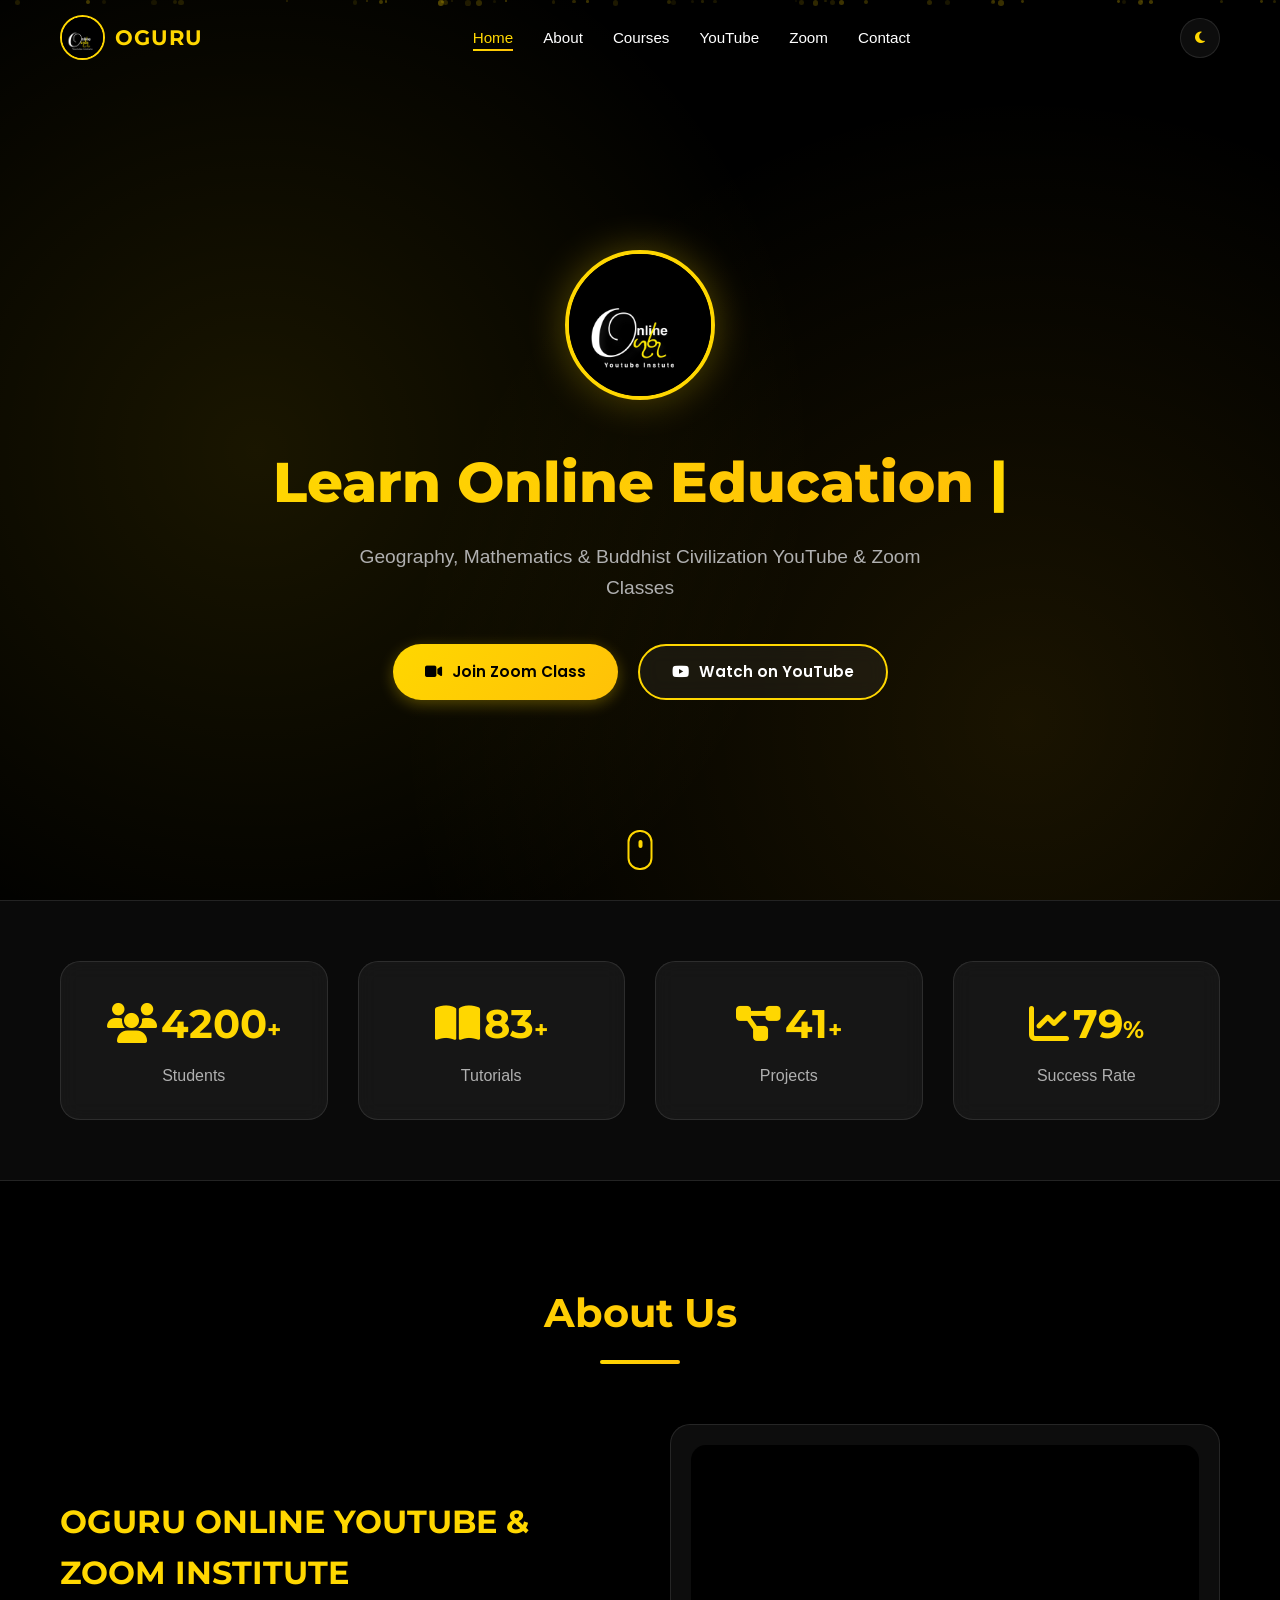
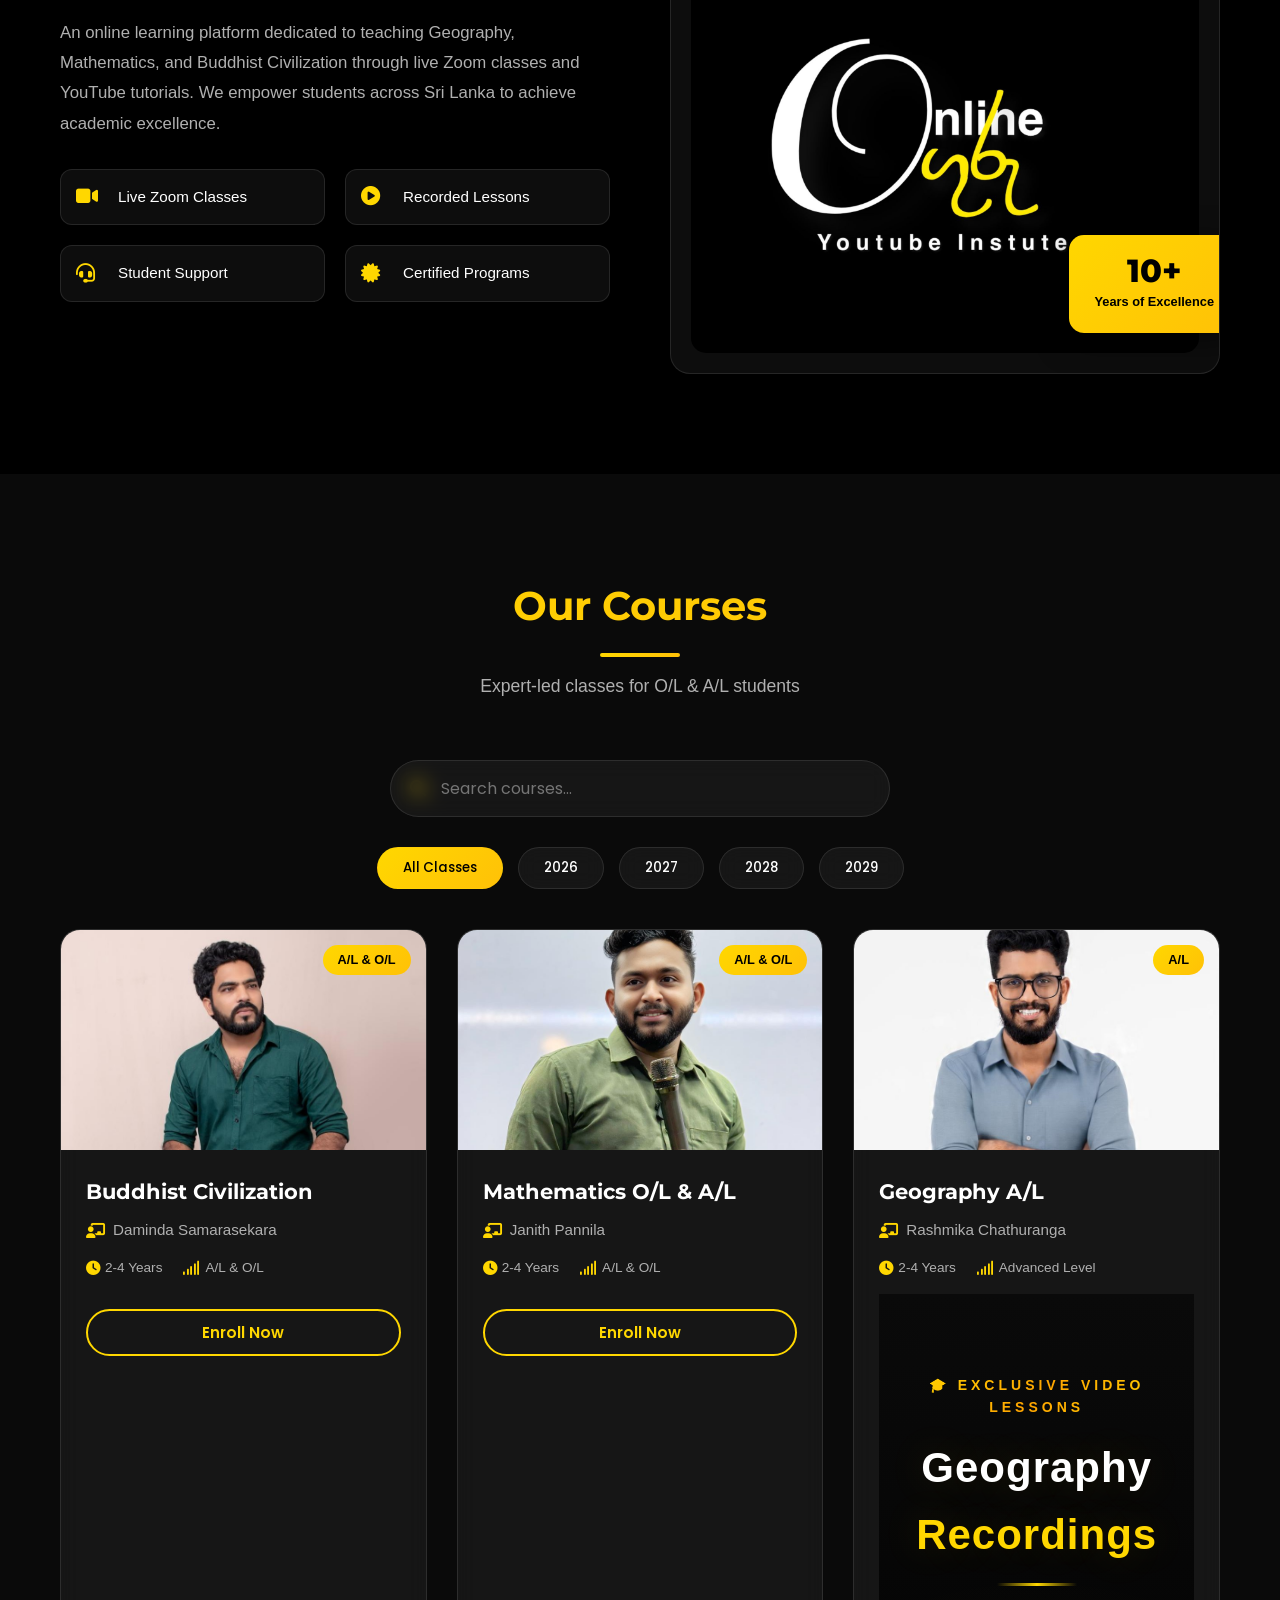
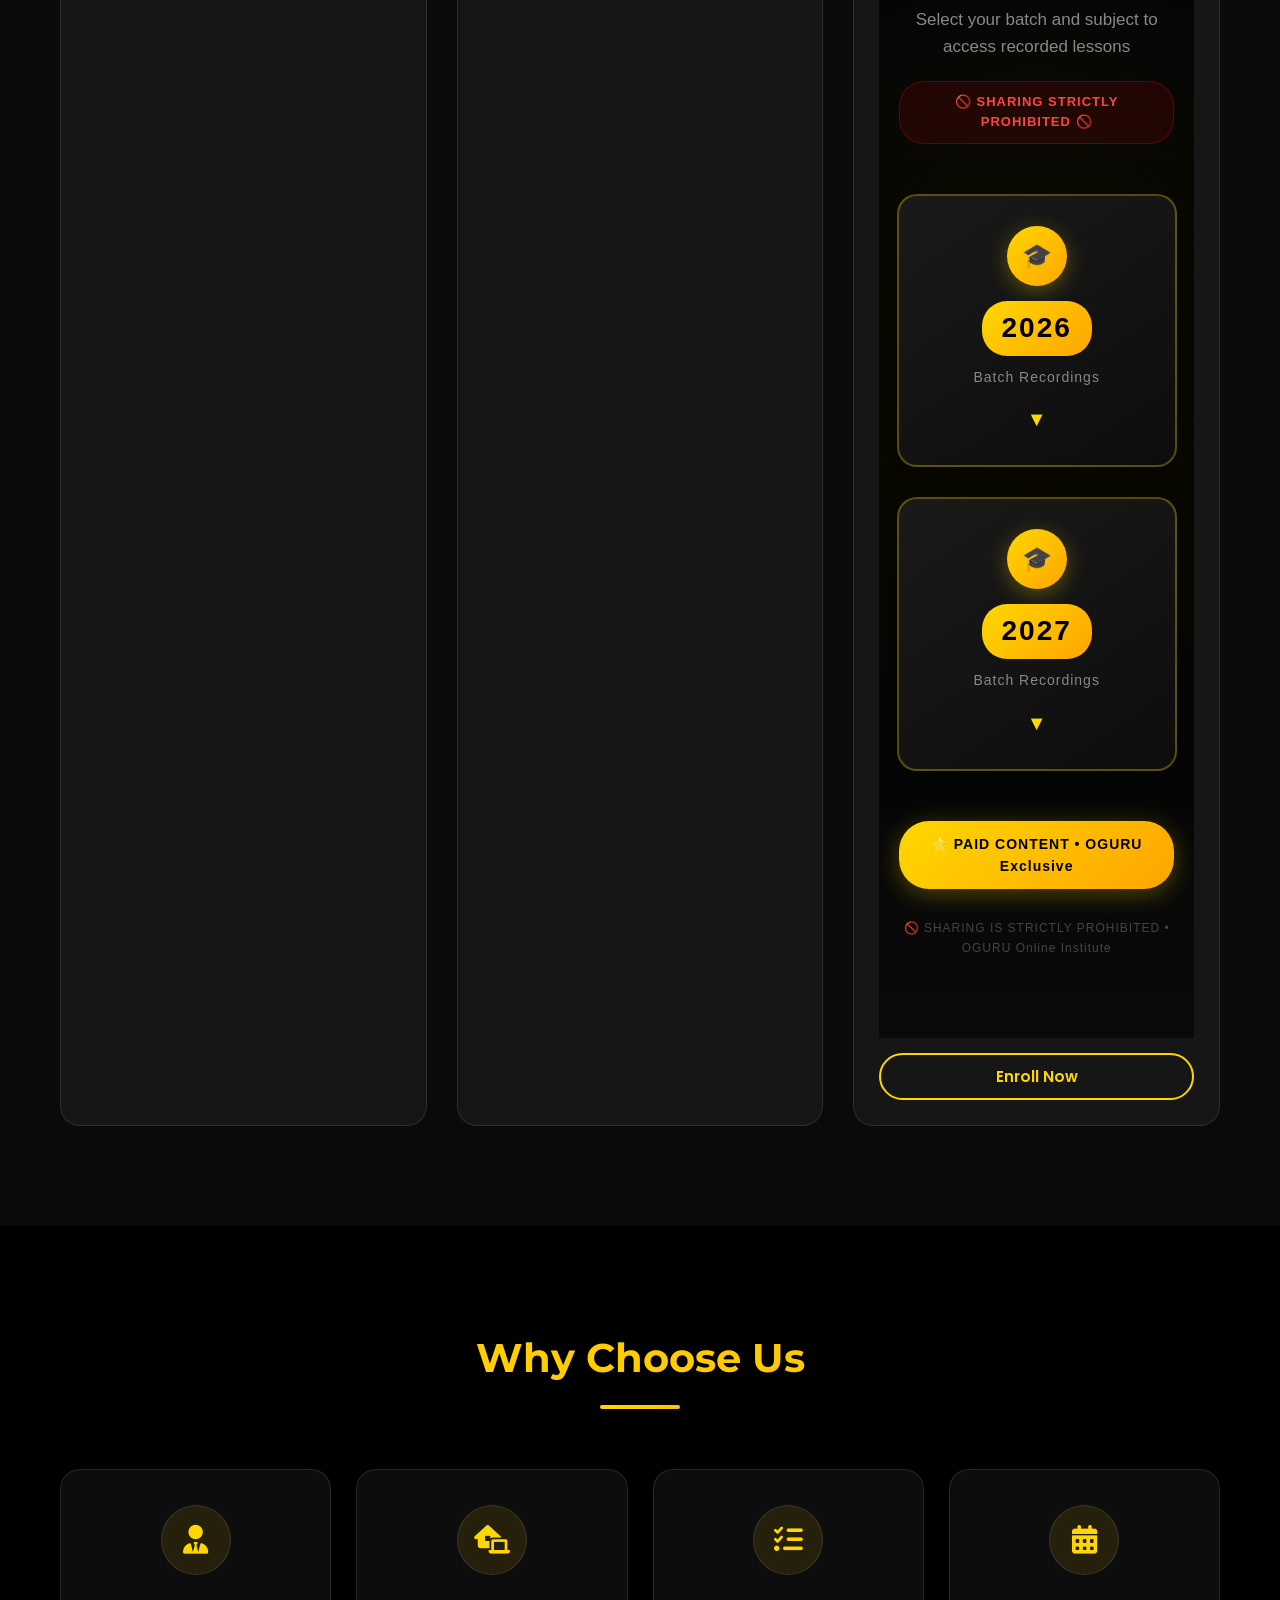
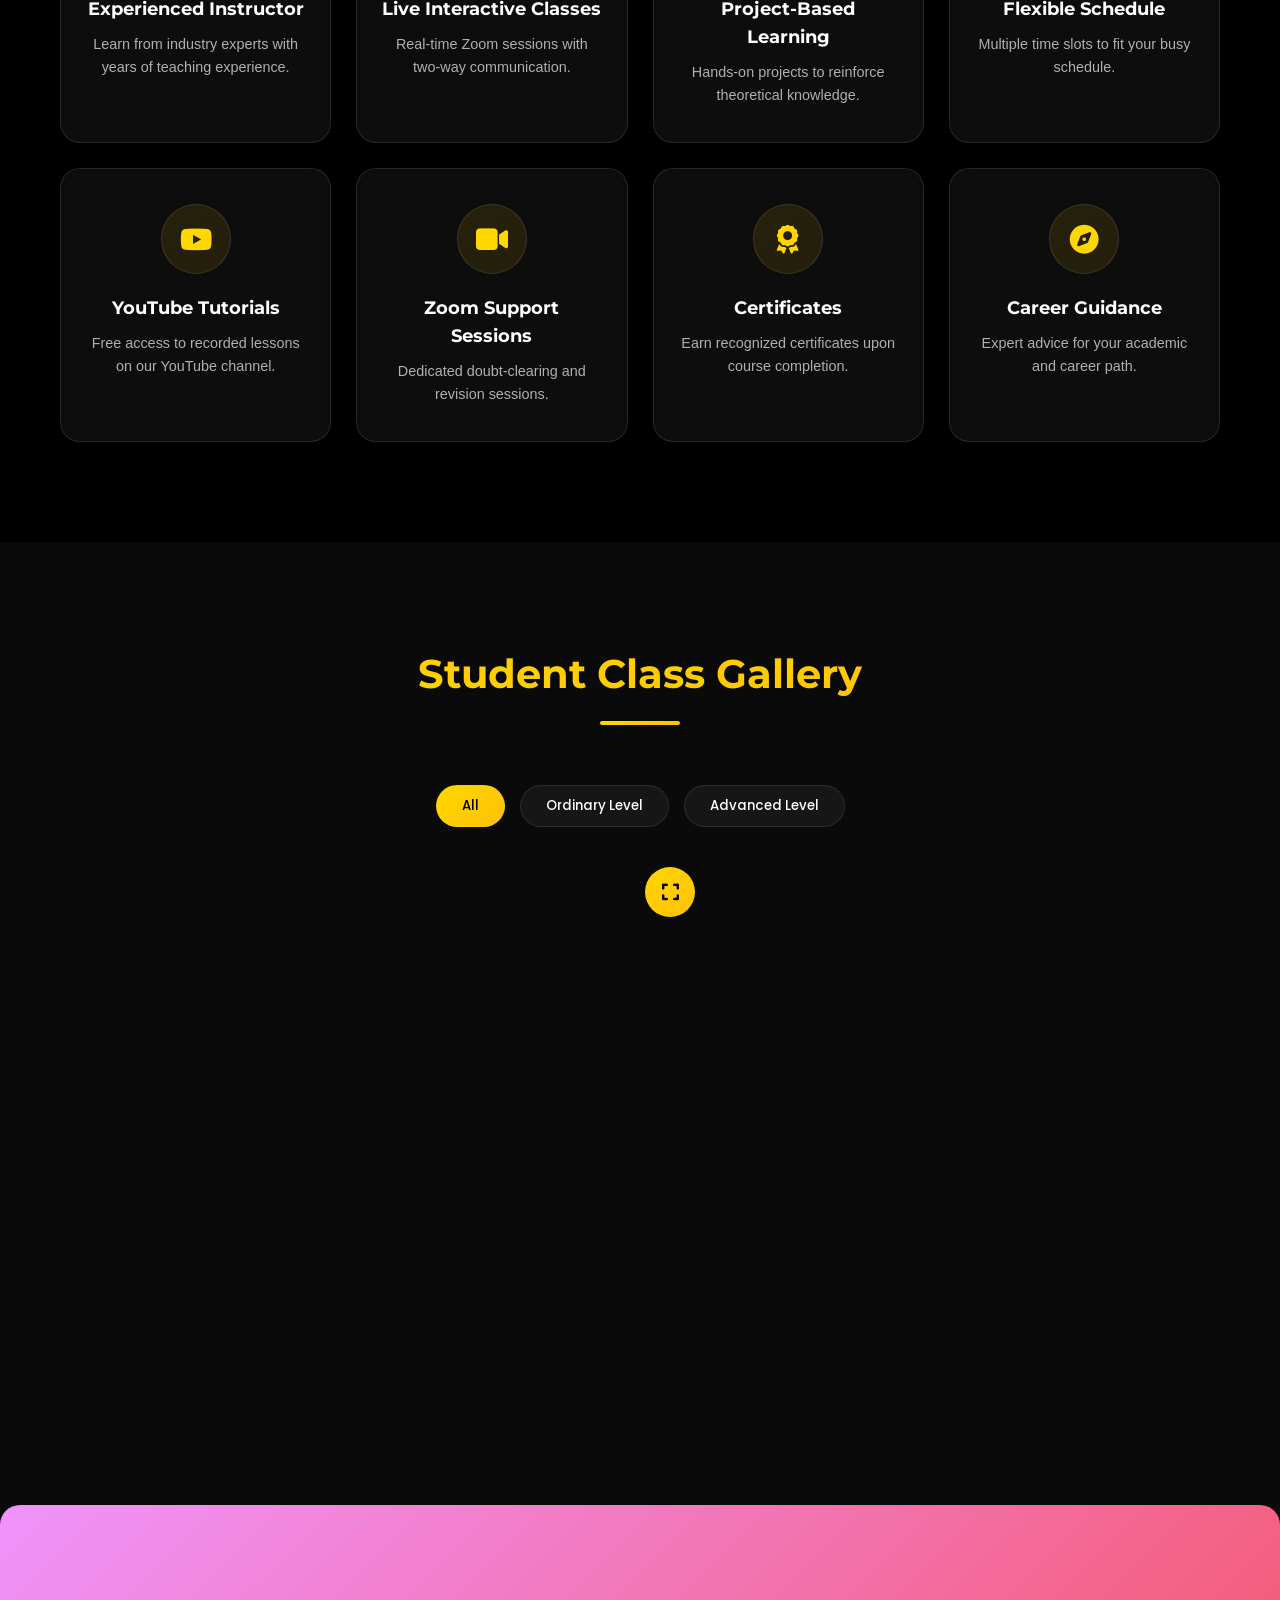
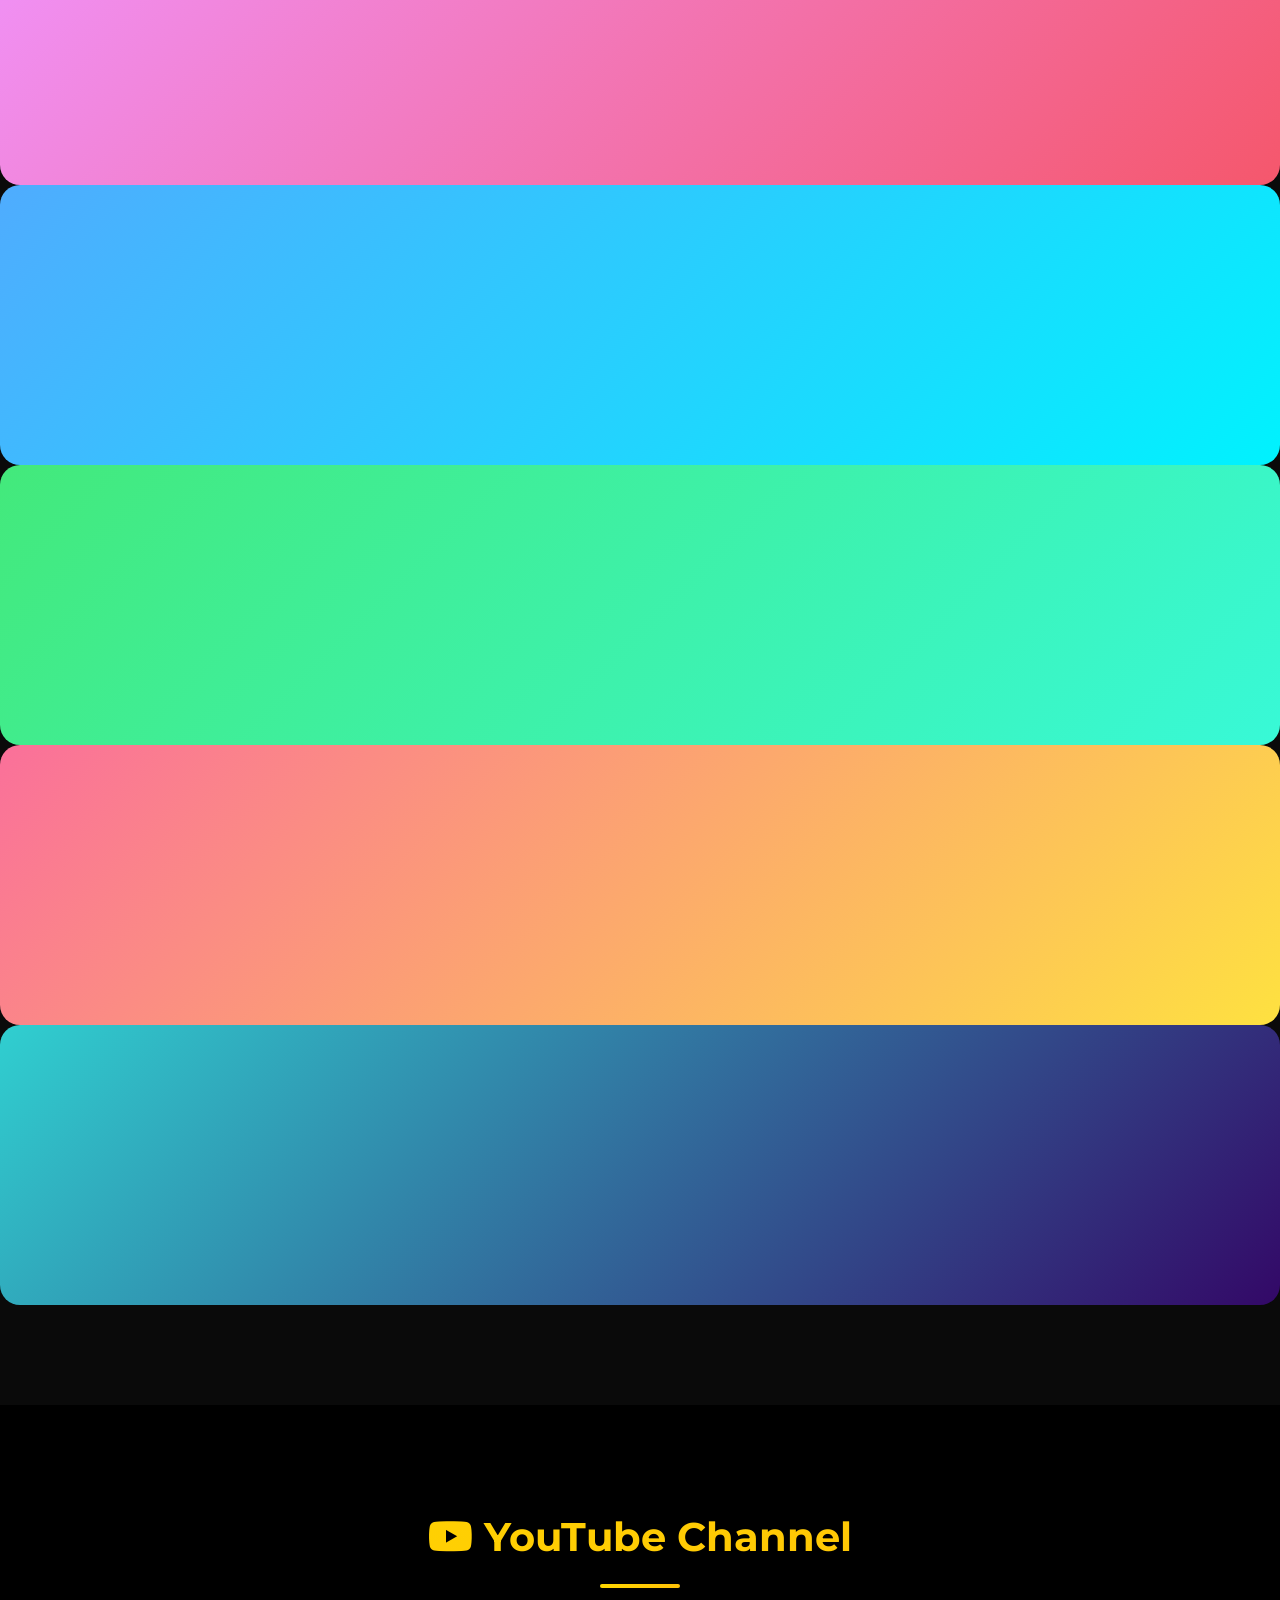
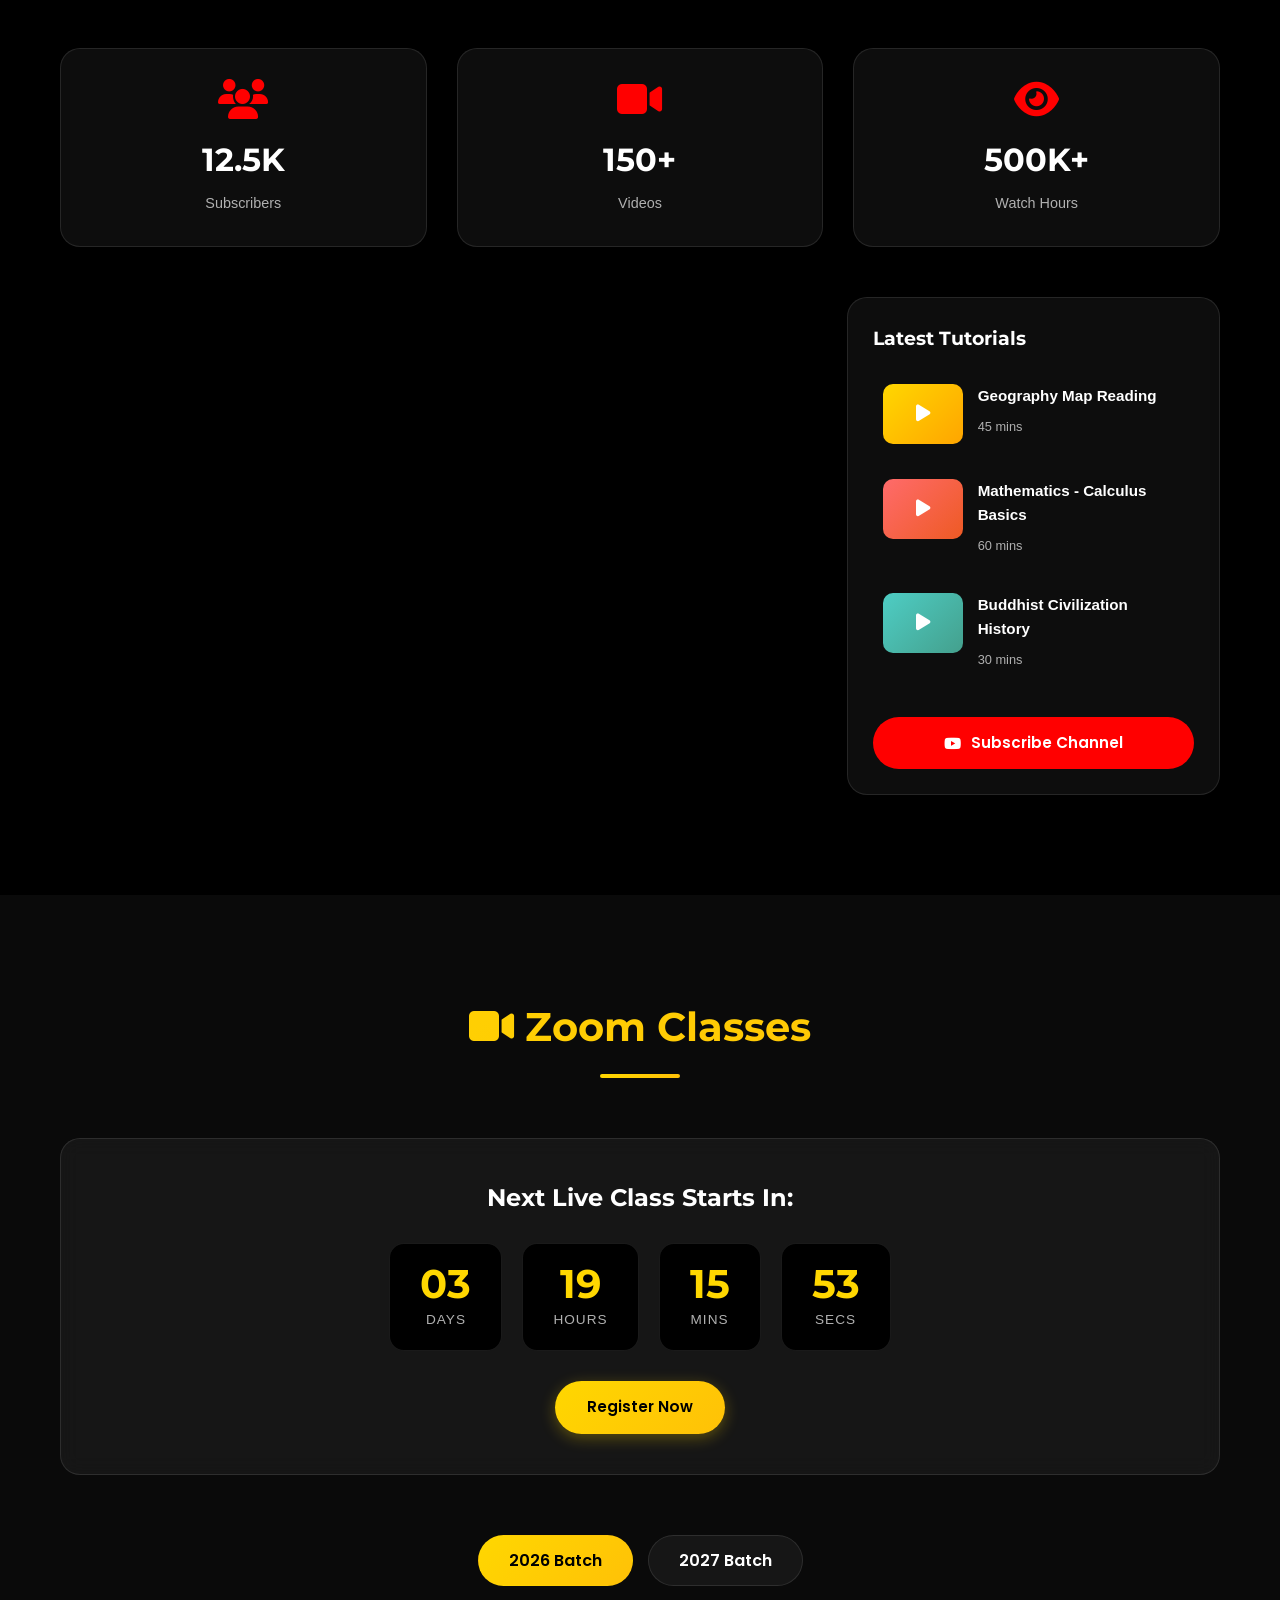
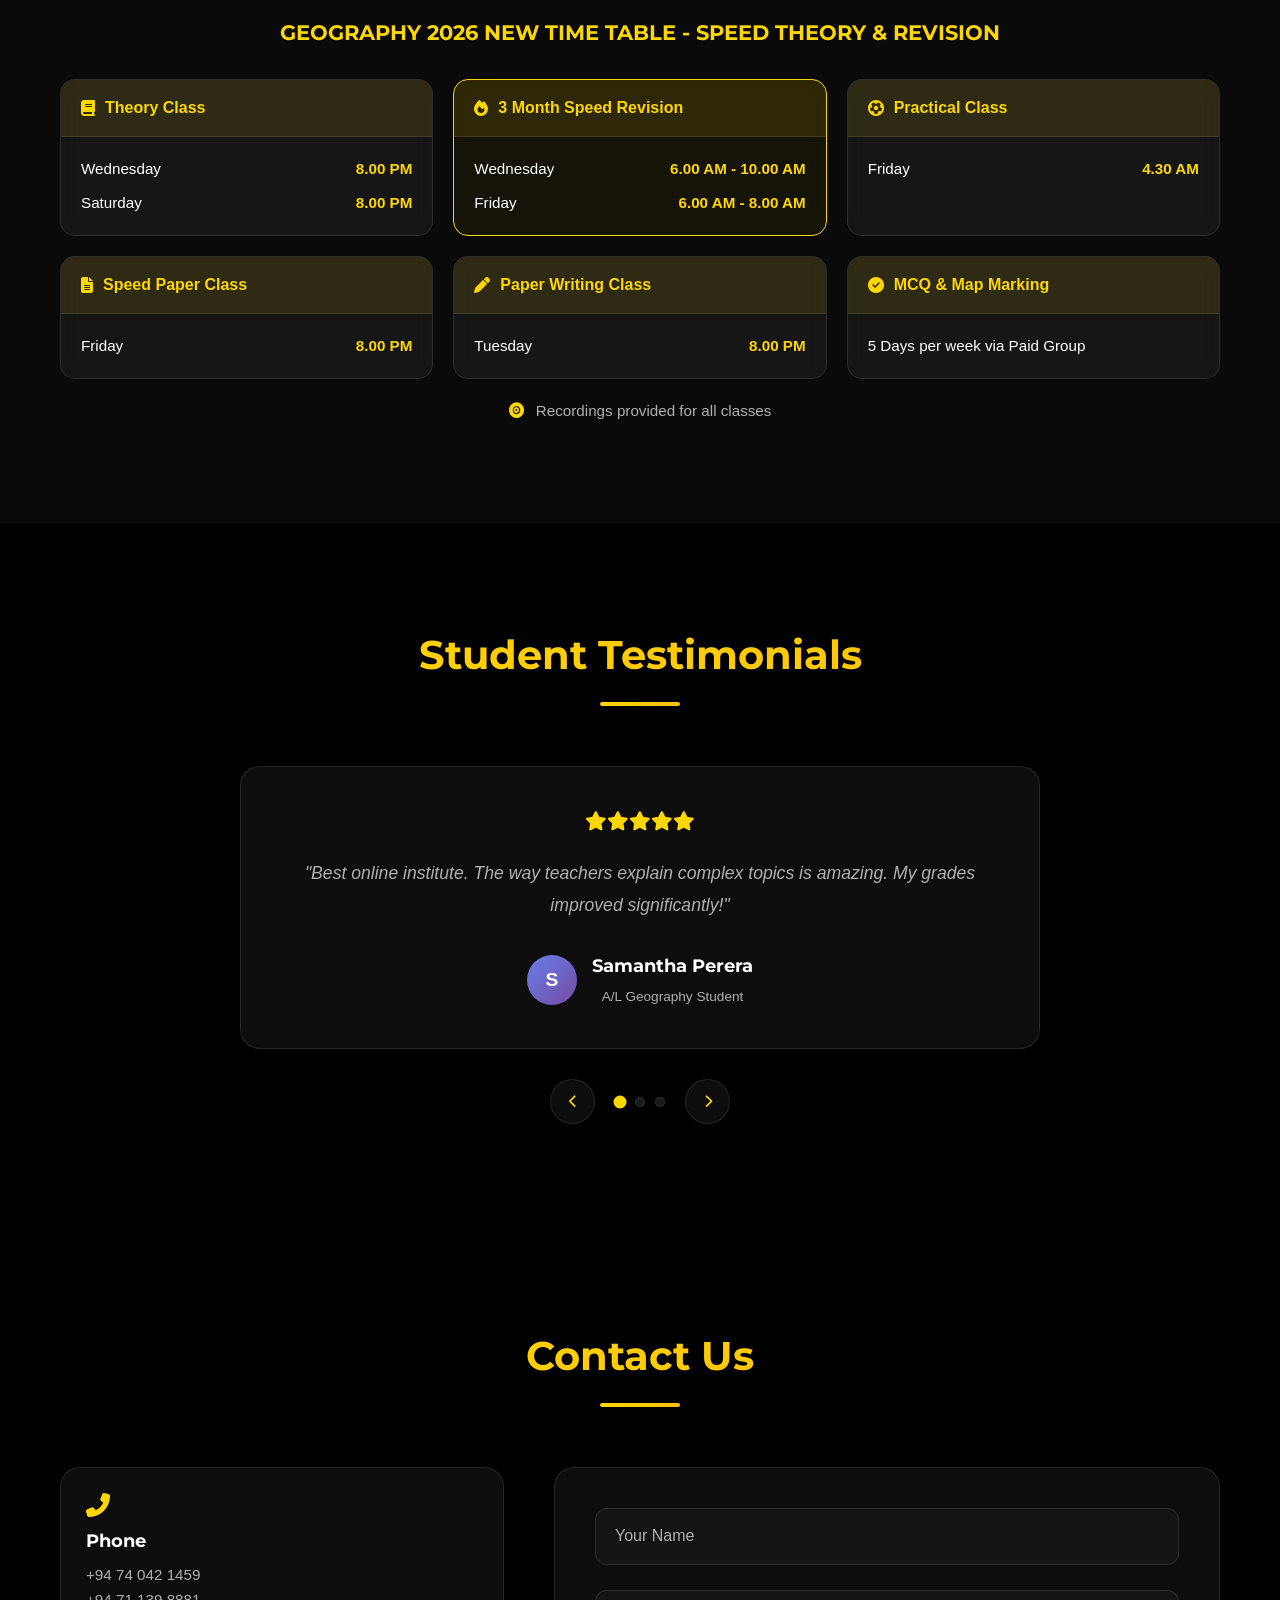
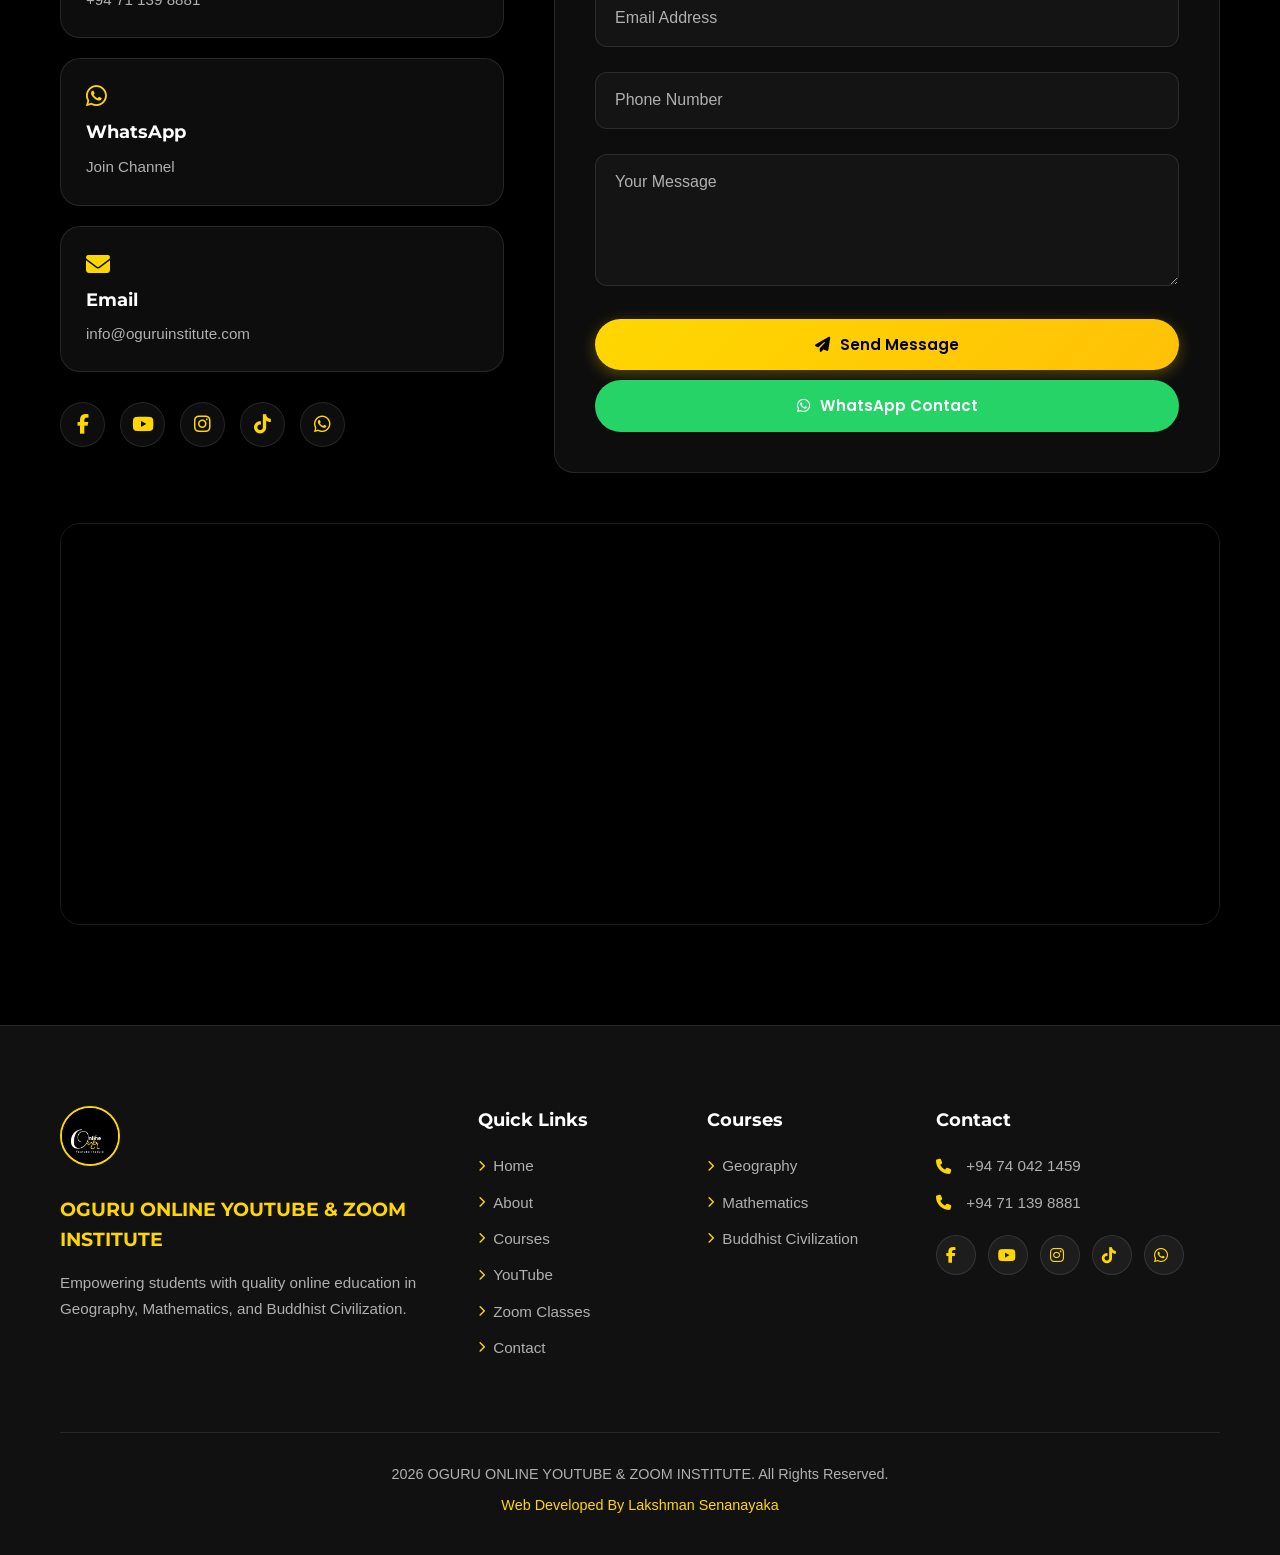
==== commit 810ad8da: "Update index.html" ====
--- a/index.html
+++ b/index.html
@@ -190,584 +190,84 @@
                             <span><i class="fas fa-clock"></i> 2-4 Years</span>
                             <span><i class="fas fa-signal"></i> Advanced Level</span>
                         </div>
-                        <button class="btn btn-enroll">Enroll Now</button>
-
-                </div>
-            </div>
-        </div>
-    </section>
-    <!-- Why Choose Us -->
-    <section id="why-us" class="why-us">
-        <div class="container">
-            <div class="section-header" data-aos="fade-up">
-                <h2>Why Choose Us</h2>
-                <div class="section-line"></div>
-            </div>
-            <div class="why-grid">
-                <div class="why-card" data-aos="zoom-in" data-aos-delay="0">
-                    <div class="why-icon"><i class="fas fa-user-tie"></i></div>
-                    <h3>Experienced Instructor</h3>
-                    <p>Learn from industry experts with years of teaching experience.</p>
-                </div>
-                <div class="why-card" data-aos="zoom-in" data-aos-delay="100">
-                    <div class="why-icon"><i class="fas fa-laptop-house"></i></div>
-                    <h3>Live Interactive Classes</h3>
-                    <p>Real-time Zoom sessions with two-way communication.</p>
-                </div>
-                <div class="why-card" data-aos="zoom-in" data-aos-delay="200">
-                    <div class="why-icon"><i class="fas fa-tasks"></i></div>
-                    <h3>Project-Based Learning</h3>
-                    <p>Hands-on projects to reinforce theoretical knowledge.</p>
-                </div>
-                <div class="why-card" data-aos="zoom-in" data-aos-delay="300">
-                    <div class="why-icon"><i class="fas fa-calendar-alt"></i></div>
-                    <h3>Flexible Schedule</h3>
-                    <p>Multiple time slots to fit your busy schedule.</p>
-                </div>
-                <div class="why-card" data-aos="zoom-in" data-aos-delay="0">
-                    <div class="why-icon"><i class="fab fa-youtube"></i></div>
-                    <h3>YouTube Tutorials</h3>
-                    <p>Free access to recorded lessons on our YouTube channel.</p>
-                </div>
-                <div class="why-card" data-aos="zoom-in" data-aos-delay="100">
-                    <div class="why-icon"><i class="fas fa-video"></i></div>
-                    <h3>Zoom Support Sessions</h3>
-                    <p>Dedicated doubt-clearing and revision sessions.</p>
-                </div>
-                <div class="why-card" data-aos="zoom-in" data-aos-delay="200">
-                    <div class="why-icon"><i class="fas fa-award"></i></div>
-                    <h3>Certificates</h3>
-                    <p>Earn recognized certificates upon course completion.</p>
-                </div>
-                <div class="why-card" data-aos="zoom-in" data-aos-delay="300">
-                    <div class="why-icon"><i class="fas fa-compass"></i></div>
-                    <h3>Career Guidance</h3>
-                    <p>Expert advice for your academic and career path.</p>
-                </div>
-            </div>
-        </div>
-    </section>
-<!DOCTYPE html>
+                        <!DOCTYPE html>
 <html lang="en">
 <head>
     <meta charset="UTF-8">
     <meta name="viewport" content="width=device-width, initial-scale=1.0">
     <title>OGURU - Geography Recordings</title>
     <style>
-        * {
-            margin: 0;
-            padding: 0;
-            box-sizing: border-box;
-        }
-
-        body {
-            font-family: 'Segoe UI', 'Helvetica Neue', Arial, sans-serif;
-            background: #000;
-            min-height: 100vh;
-            color: #fff;
-        }
-
-        /* ============================================
-           GEOGRAPHY RECORDINGS SECTION
-           ============================================ */
-        .geo-section {
-            padding: 80px 20px;
-            background: linear-gradient(180deg, #0a0a0a 0%, #000000 50%, #0a0a0a 100%);
-            text-align: center;
-            position: relative;
-            overflow: hidden;
-        }
-
-        .geo-section::before {
-            content: '';
-            position: absolute;
-            top: 50%;
-            left: 50%;
-            transform: translate(-50%, -50%);
-            width: 800px;
-            height: 800px;
-            background: radial-gradient(circle, rgba(255, 215, 0, 0.06) 0%, transparent 70%);
-            pointer-events: none;
-        }
-
-        /* Header */
-        .geo-header {
-            position: relative;
-            z-index: 1;
-            margin-bottom: 50px;
-        }
-
-        .geo-label {
-            display: inline-block;
-            background: linear-gradient(135deg, #FFD700, #FFA500, #FFD700);
-            -webkit-background-clip: text;
-            -webkit-text-fill-color: transparent;
-            background-clip: text;
-            font-size: 14px;
-            font-weight: 600;
-            letter-spacing: 4px;
-            text-transform: uppercase;
-            margin-bottom: 15px;
-        }
-
-        .geo-title {
-            color: #ffffff;
-            font-size: 42px;
-            font-weight: 700;
-            margin: 0 0 15px 0;
-            letter-spacing: 1px;
-            text-shadow: 0 0 40px rgba(255, 215, 0, 0.15);
-        }
-
-        .geo-title span {
-            color: #FFD700;
-        }
-
-        .geo-divider {
-            width: 80px;
-            height: 3px;
-            background: linear-gradient(90deg, transparent, #FFD700, transparent);
-            margin: 0 auto 20px auto;
-        }
-
-        .geo-subtitle {
-            color: #888;
-            font-size: 17px;
-            max-width: 600px;
-            margin: 0 auto;
-            line-height: 1.6;
-        }
-
-        .warning-badge {
-            display: inline-flex;
-            align-items: center;
-            gap: 8px;
-            background: rgba(255, 0, 0, 0.1);
-            border: 1px solid rgba(255, 0, 0, 0.3);
-            color: #ff4444;
-            padding: 10px 25px;
-            border-radius: 25px;
-            margin-top: 20px;
-            font-size: 13px;
-            font-weight: 600;
-            letter-spacing: 1px;
-        }
-
-        /* ============================================
-           LEVEL 1: BATCH BUTTONS
-           ============================================ */
-        .batch-container {
-            max-width: 900px;
-            margin: 0 auto 40px auto;
-            position: relative;
-            z-index: 1;
-        }
-
-        .batch-buttons {
-            display: flex;
-            justify-content: center;
-            gap: 30px;
-            flex-wrap: wrap;
-        }
-
-        .batch-btn {
-            background: linear-gradient(145deg, #1a1a1a, #0d0d0d);
-            border: 2px solid rgba(255, 215, 0, 0.3);
-            border-radius: 20px;
-            padding: 30px 50px;
-            min-width: 280px;
-            cursor: pointer;
-            transition: all 0.4s cubic-bezier(0.175, 0.885, 0.32, 1.275);
-            position: relative;
-            overflow: hidden;
-            text-align: center;
-            box-shadow: 0 10px 40px rgba(0, 0, 0, 0.5);
-        }
-
-        .batch-btn:hover {
-            border-color: #FFD700;
-            transform: translateY(-8px) scale(1.02);
-            box-shadow: 0 20px 60px rgba(255, 215, 0, 0.2), 0 0 100px rgba(255, 215, 0, 0.1);
-        }
-
-        .batch-btn.active {
-            border-color: #FFD700;
-            background: linear-gradient(145deg, #2a1a00, #1a1000);
-            box-shadow: 0 0 40px rgba(255, 215, 0, 0.3);
-        }
-
-        .batch-btn::before {
-            content: '';
-            position: absolute;
-            top: -50%;
-            left: -50%;
-            width: 200%;
-            height: 200%;
-            background: linear-gradient(45deg, transparent 40%, rgba(255, 215, 0, 0.03) 50%, transparent 60%);
-            opacity: 0;
-            transition: opacity 0.4s ease;
-            pointer-events: none;
-        }
-
-        .batch-btn:hover::before {
-            opacity: 1;
-        }
-
-        .batch-icon {
-            width: 60px;
-            height: 60px;
-            background: linear-gradient(135deg, #FFD700, #FFA500);
-            border-radius: 50%;
-            display: flex;
-            align-items: center;
-            justify-content: center;
-            margin: 0 auto 15px auto;
-            font-size: 24px;
-            box-shadow: 0 5px 20px rgba(255, 215, 0, 0.3);
-        }
-
-        .batch-year {
-            display: inline-block;
-            background: linear-gradient(135deg, #FFD700, #FFA500);
-            color: #000;
-            font-size: 28px;
-            font-weight: 800;
-            padding: 5px 20px;
-            border-radius: 25px;
-            margin-bottom: 10px;
-            letter-spacing: 2px;
-        }
-
-        .batch-text {
-            color: #888;
-            font-size: 14px;
-            letter-spacing: 1px;
-        }
-
-        .batch-arrow {
-            margin-top: 15px;
-            color: #FFD700;
-            font-size: 20px;
-            transition: transform 0.3s ease;
-        }
-
-        .batch-btn.active .batch-arrow {
-            transform: rotate(180deg);
-        }
-
-        /* ============================================
-           LEVEL 2: SUBJECT BUTTONS
-           ============================================ */
-        .subject-container {
-            max-width: 1000px;
-            margin: 0 auto 40px auto;
-            position: relative;
-            z-index: 1;
-            display: none;
-            animation: slideDown 0.5s ease-out;
-        }
-
-        .subject-container.show {
-            display: block;
-        }
-
-        .subject-header {
-            display: flex;
-            align-items: center;
-            justify-content: center;
-            gap: 15px;
-            margin-bottom: 30px;
-        }
-
-        .subject-header-title {
-            color: #FFD700;
-            font-size: 20px;
-            font-weight: 700;
-            letter-spacing: 2px;
-        }
-
-        .subject-grid {
-            display: grid;
-            grid-template-columns: repeat(auto-fit, minmax(250px, 1fr));
-            gap: 20px;
-            max-width: 800px;
-            margin: 0 auto;
-        }
-
-        .subject-btn {
-            background: linear-gradient(145deg, #1a1a1a, #0d0d0d);
-            border: 2px solid rgba(255, 215, 0, 0.2);
-            border-radius: 16px;
-            padding: 25px 30px;
-            cursor: pointer;
-            transition: all 0.4s ease;
-            text-align: center;
-            position: relative;
-            overflow: hidden;
-        }
-
-        .subject-btn:hover {
-            border-color: #FFD700;
-            transform: translateY(-5px);
-            box-shadow: 0 15px 40px rgba(255, 215, 0, 0.15);
-        }
-
-        .subject-btn.active {
-            border-color: #FFD700;
-            background: linear-gradient(145deg, #2a1a00, #1a1000);
-            box-shadow: 0 0 30px rgba(255, 215, 0, 0.2);
-        }
-
-        .subject-btn .subject-icon {
-            font-size: 32px;
-            margin-bottom: 10px;
-        }
-
-        .subject-btn .subject-name {
-            color: #fff;
-            font-size: 20px;
-            font-weight: 700;
-            margin-bottom: 5px;
-        }
-
-        .subject-btn .subject-lessons {
-            color: #888;
-            font-size: 13px;
-        }
-
-        .subject-btn .subject-arrow {
-            margin-top: 10px;
-            color: #FFD700;
-            font-size: 18px;
-            transition: transform 0.3s ease;
-        }
-
-        .subject-btn.active .subject-arrow {
-            transform: rotate(180deg);
-        }
-
-        /* ============================================
-           LEVEL 3: VIDEO LIST
-           ============================================ */
-        .video-container {
-            max-width: 1100px;
-            margin: 0 auto;
-            position: relative;
-            z-index: 1;
-            display: none;
-            animation: slideDown 0.5s ease-out;
-        }
-
-        .video-container.show {
-            display: block;
-        }
-
-        @keyframes slideDown {
-            from {
-                opacity: 0;
-                transform: translateY(-30px);
-            }
-            to {
-                opacity: 1;
-                transform: translateY(0);
-            }
-        }
-
-        .video-list-header {
-            display: flex;
-            align-items: center;
-            justify-content: space-between;
-            margin-bottom: 25px;
-            padding: 0 10px;
-        }
-
-        .video-list-title {
-            color: #FFD700;
-            font-size: 22px;
-            font-weight: 700;
-            letter-spacing: 2px;
-        }
-
-        .video-list-count {
-            background: rgba(255, 215, 0, 0.1);
-            color: #FFD700;
-            padding: 5px 15px;
-            border-radius: 20px;
-            font-size: 13px;
-            font-weight: 600;
-            border: 1px solid rgba(255, 215, 0, 0.3);
-        }
-
-        .video-grid {
-            display: grid;
-            grid-template-columns: repeat(auto-fit, minmax(320px, 1fr));
-            gap: 25px;
-        }
-
-        .video-card {
-            background: linear-gradient(145deg, #1a1a1a, #0d0d0d);
-            border: 1px solid rgba(255, 215, 0, 0.15);
-            border-radius: 16px;
-            overflow: hidden;
-            transition: all 0.4s ease;
-            box-shadow: 0 10px 40px rgba(0, 0, 0, 0.5);
-        }
-
-        .video-card:hover {
-            border-color: #FFD700;
-            transform: translateY(-5px);
-            box-shadow: 0 20px 60px rgba(255, 215, 0, 0.15);
-        }
-
-        .video-player {
-            position: relative;
-            padding-bottom: 56.25%;
-            height: 0;
-            overflow: hidden;
-            background: #000;
-        }
-
-        .video-player iframe {
-            position: absolute;
-            top: 0;
-            left: 0;
-            width: 100%;
-            height: 100%;
-            border: none;
-        }
-
-        .video-info {
-            padding: 20px;
-            text-align: left;
-        }
-
-        .video-meta-header {
-            display: flex;
-            justify-content: space-between;
-            align-items: center;
-            margin-bottom: 10px;
-        }
-
-        .video-lesson-num {
-            color: #FFD700;
-            font-size: 12px;
-            font-weight: 600;
-            letter-spacing: 2px;
-            text-transform: uppercase;
-        }
-
-        .video-date {
-            background: rgba(255, 215, 0, 0.1);
-            color: #FFD700;
-            padding: 3px 12px;
-            border-radius: 15px;
-            font-size: 12px;
-            font-weight: 600;
-        }
-
-        .video-title {
-            color: #fff;
-            font-size: 18px;
-            font-weight: 600;
-            margin: 0 0 10px 0;
-            line-height: 1.4;
-        }
-
-        .video-desc {
-            color: #666;
-            font-size: 14px;
-            margin: 0;
-            line-height: 1.5;
-        }
-
-        /* Close Button */
-        .close-section {
-            text-align: center;
-            margin-top: 30px;
-        }
-
-        .close-btn {
-            background: transparent;
-            border: 2px solid rgba(255, 215, 0, 0.3);
-            color: #FFD700;
-            padding: 12px 30px;
-            border-radius: 25px;
-            cursor: pointer;
-            font-size: 14px;
-            font-weight: 600;
-            letter-spacing: 1px;
-            transition: all 0.3s ease;
-            font-family: inherit;
-        }
-
-        .close-btn:hover {
-            background: #FFD700;
-            color: #000;
-            border-color: #FFD700;
-            box-shadow: 0 5px 20px rgba(255, 215, 0, 0.3);
-        }
-
-        /* Paid Badge */
-        .paid-badge-container {
-            margin-top: 50px;
-            position: relative;
-            z-index: 1;
-        }
-
-        .paid-badge {
-            display: inline-flex;
-            align-items: center;
-            gap: 10px;
-            background: linear-gradient(135deg, #FFD700, #FFA500);
-            color: #000;
-            padding: 12px 30px;
-            border-radius: 30px;
-            font-size: 14px;
-            font-weight: 700;
-            letter-spacing: 1px;
-            box-shadow: 0 5px 25px rgba(255, 215, 0, 0.3);
-        }
-
-        /* Footer */
-        .geo-footer {
-            margin-top: 30px;
-            color: #444;
-            font-size: 12px;
-            letter-spacing: 1px;
-            position: relative;
-            z-index: 1;
-        }
-
-        /* Responsive */
-        @media (max-width: 768px) {
-            .geo-title {
-                font-size: 32px;
-            }
-
-            .batch-btn {
-                min-width: 100%;
-                padding: 25px 30px;
-            }
-
-            .subject-grid {
-                grid-template-columns: 1fr;
-            }
-
-            .video-grid {
-                grid-template-columns: 1fr;
-            }
-        }
+        * { margin: 0; padding: 0; box-sizing: border-box; }
+        body { font-family: 'Segoe UI', 'Helvetica Neue', Arial, sans-serif; background: #000; min-height: 100vh; color: #fff; }
+
+        .geo-section { padding: 80px 20px; background: linear-gradient(180deg, #0a0a0a 0%, #000000 50%, #0a0a0a 100%); text-align: center; position: relative; overflow: hidden; }
+        .geo-section::before { content: ''; position: absolute; top: 50%; left: 50%; transform: translate(-50%, -50%); width: 800px; height: 800px; background: radial-gradient(circle, rgba(255, 215, 0, 0.06) 0%, transparent 70%); pointer-events: none; }
+
+        .geo-header { position: relative; z-index: 1; margin-bottom: 50px; }
+        .geo-label { display: inline-block; background: linear-gradient(135deg, #FFD700, #FFA500, #FFD700); -webkit-background-clip: text; -webkit-text-fill-color: transparent; background-clip: text; font-size: 14px; font-weight: 600; letter-spacing: 4px; text-transform: uppercase; margin-bottom: 15px; }
+        .geo-title { color: #ffffff; font-size: 42px; font-weight: 700; margin: 0 0 15px 0; letter-spacing: 1px; text-shadow: 0 0 40px rgba(255, 215, 0, 0.15); }
+        .geo-title span { color: #FFD700; }
+        .geo-divider { width: 80px; height: 3px; background: linear-gradient(90deg, transparent, #FFD700, transparent); margin: 0 auto 20px auto; }
+        .geo-subtitle { color: #888; font-size: 17px; max-width: 600px; margin: 0 auto; line-height: 1.6; }
+        .warning-badge { display: inline-flex; align-items: center; gap: 8px; background: rgba(255, 0, 0, 0.1); border: 1px solid rgba(255, 0, 0, 0.3); color: #ff4444; padding: 10px 25px; border-radius: 25px; margin-top: 20px; font-size: 13px; font-weight: 600; letter-spacing: 1px; }
+
+        .batch-container { max-width: 900px; margin: 0 auto 40px auto; position: relative; z-index: 1; }
+        .batch-buttons { display: flex; justify-content: center; gap: 30px; flex-wrap: wrap; }
+        .batch-btn { background: linear-gradient(145deg, #1a1a1a, #0d0d0d); border: 2px solid rgba(255, 215, 0, 0.3); border-radius: 20px; padding: 30px 50px; min-width: 280px; cursor: pointer; transition: all 0.4s cubic-bezier(0.175, 0.885, 0.32, 1.275); position: relative; overflow: hidden; text-align: center; box-shadow: 0 10px 40px rgba(0, 0, 0, 0.5); }
+        .batch-btn:hover { border-color: #FFD700; transform: translateY(-8px) scale(1.02); box-shadow: 0 20px 60px rgba(255, 215, 0, 0.2), 0 0 100px rgba(255, 215, 0, 0.1); }
+        .batch-btn.active { border-color: #FFD700; background: linear-gradient(145deg, #2a1a00, #1a1000); box-shadow: 0 0 40px rgba(255, 215, 0, 0.3); }
+        .batch-icon { width: 60px; height: 60px; background: linear-gradient(135deg, #FFD700, #FFA500); border-radius: 50%; display: flex; align-items: center; justify-content: center; margin: 0 auto 15px auto; font-size: 24px; box-shadow: 0 5px 20px rgba(255, 215, 0, 0.3); }
+        .batch-year { display: inline-block; background: linear-gradient(135deg, #FFD700, #FFA500); color: #000; font-size: 28px; font-weight: 800; padding: 5px 20px; border-radius: 25px; margin-bottom: 10px; letter-spacing: 2px; }
+        .batch-text { color: #888; font-size: 14px; letter-spacing: 1px; }
+        .batch-arrow { margin-top: 15px; color: #FFD700; font-size: 20px; transition: transform 0.3s ease; }
+        .batch-btn.active .batch-arrow { transform: rotate(180deg); }
+
+        .subject-container { max-width: 1000px; margin: 0 auto 40px auto; position: relative; z-index: 1; display: none; animation: slideDown 0.5s ease-out; }
+        .subject-container.show { display: block; }
+        .subject-header { display: flex; align-items: center; justify-content: center; gap: 15px; margin-bottom: 30px; }
+        .subject-header-title { color: #FFD700; font-size: 20px; font-weight: 700; letter-spacing: 2px; }
+        .subject-grid { display: grid; grid-template-columns: repeat(auto-fit, minmax(250px, 1fr)); gap: 20px; max-width: 800px; margin: 0 auto; }
+        .subject-btn { background: linear-gradient(145deg, #1a1a1a, #0d0d0d); border: 2px solid rgba(255, 215, 0, 0.2); border-radius: 16px; padding: 25px 30px; cursor: pointer; transition: all 0.4s ease; text-align: center; position: relative; overflow: hidden; }
+        .subject-btn:hover { border-color: #FFD700; transform: translateY(-5px); box-shadow: 0 15px 40px rgba(255, 215, 0, 0.15); }
+        .subject-btn.active { border-color: #FFD700; background: linear-gradient(145deg, #2a1a00, #1a1000); box-shadow: 0 0 30px rgba(255, 215, 0, 0.2); }
+        .subject-btn .subject-icon { font-size: 32px; margin-bottom: 10px; }
+        .subject-btn .subject-name { color: #fff; font-size: 20px; font-weight: 700; margin-bottom: 5px; }
+        .subject-btn .subject-lessons { color: #888; font-size: 13px; }
+        .subject-btn .subject-arrow { margin-top: 10px; color: #FFD700; font-size: 18px; transition: transform 0.3s ease; }
+        .subject-btn.active .subject-arrow { transform: rotate(180deg); }
+
+        .video-container { max-width: 1100px; margin: 0 auto; position: relative; z-index: 1; display: none; animation: slideDown 0.5s ease-out; }
+        .video-container.show { display: block; }
+        @keyframes slideDown { from { opacity: 0; transform: translateY(-30px); } to { opacity: 1; transform: translateY(0); } }
+        .video-list-header { display: flex; align-items: center; justify-content: space-between; margin-bottom: 25px; padding: 0 10px; }
+        .video-list-title { color: #FFD700; font-size: 22px; font-weight: 700; letter-spacing: 2px; }
+        .video-list-count { background: rgba(255, 215, 0, 0.1); color: #FFD700; padding: 5px 15px; border-radius: 20px; font-size: 13px; font-weight: 600; border: 1px solid rgba(255, 215, 0, 0.3); }
+        .video-grid { display: grid; grid-template-columns: repeat(auto-fit, minmax(320px, 1fr)); gap: 25px; }
+        .video-card { background: linear-gradient(145deg, #1a1a1a, #0d0d0d); border: 1px solid rgba(255, 215, 0, 0.15); border-radius: 16px; overflow: hidden; transition: all 0.4s ease; box-shadow: 0 10px 40px rgba(0, 0, 0, 0.5); }
+        .video-card:hover { border-color: #FFD700; transform: translateY(-5px); box-shadow: 0 20px 60px rgba(255, 215, 0, 0.15); }
+        .video-player { position: relative; padding-bottom: 56.25%; height: 0; overflow: hidden; background: #000; }
+        .video-player iframe { position: absolute; top: 0; left: 0; width: 100%; height: 100%; border: none; }
+        .video-info { padding: 15px 20px; text-align: left; }
+        .video-meta-header { display: flex; justify-content: space-between; align-items: center; }
+        .video-lesson-num { color: #FFD700; font-size: 12px; font-weight: 600; letter-spacing: 2px; text-transform: uppercase; }
+        .video-date { background: rgba(255, 215, 0, 0.1); color: #FFD700; padding: 3px 12px; border-radius: 15px; font-size: 12px; font-weight: 600; }
+        .video-title { color: #fff; font-size: 16px; font-weight: 600; margin: 8px 0 0 0; line-height: 1.4; }
+
+        .close-section { text-align: center; margin-top: 30px; }
+        .close-btn { background: transparent; border: 2px solid rgba(255, 215, 0, 0.3); color: #FFD700; padding: 12px 30px; border-radius: 25px; cursor: pointer; font-size: 14px; font-weight: 600; letter-spacing: 1px; transition: all 0.3s ease; font-family: inherit; }
+        .close-btn:hover { background: #FFD700; color: #000; border-color: #FFD700; box-shadow: 0 5px 20px rgba(255, 215, 0, 0.3); }
+
+        .paid-badge-container { margin-top: 50px; position: relative; z-index: 1; }
+        .paid-badge { display: inline-flex; align-items: center; gap: 10px; background: linear-gradient(135deg, #FFD700, #FFA500); color: #000; padding: 12px 30px; border-radius: 30px; font-size: 14px; font-weight: 700; letter-spacing: 1px; box-shadow: 0 5px 25px rgba(255, 215, 0, 0.3); }
+        .geo-footer { margin-top: 30px; color: #444; font-size: 12px; letter-spacing: 1px; position: relative; z-index: 1; }
+
+        @media (max-width: 768px) { .geo-title { font-size: 32px; } .batch-btn { min-width: 100%; padding: 25px 30px; } .subject-grid { grid-template-columns: 1fr; } .video-grid { grid-template-columns: 1fr; } }
     </style>
 <base target="_blank">
 </head>
 <body>
 
-    <!-- ============================================
-         GEOGRAPHY RECORDINGS SECTION
-         ============================================ -->
     <section class="geo-section">
-
-        <!-- Header -->
         <div class="geo-header">
             <div class="geo-label">🎓 Exclusive Video Lessons</div>
             <h2 class="geo-title">Geography <span>Recordings</span></h2>
@@ -776,113 +276,78 @@
             <div class="warning-badge">🚫 SHARING STRICTLY PROHIBITED 🚫</div>
         </div>
 
-        <!-- ============================================
-             LEVEL 1: BATCH BUTTONS
-             ============================================ -->
+        <!-- LEVEL 1: BATCH BUTTONS -->
         <div class="batch-container">
             <div class="batch-buttons">
-
-                <!-- 2026 Batch Button -->
                 <div class="batch-btn" onclick="selectBatch('2026')" id="batch-2026">
                     <div class="batch-icon">🎓</div>
                     <div class="batch-year">2026</div>
                     <div class="batch-text">Batch Recordings</div>
                     <div class="batch-arrow">▼</div>
                 </div>
-
-                <!-- 2027 Batch Button -->
                 <div class="batch-btn" onclick="selectBatch('2027')" id="batch-2027">
                     <div class="batch-icon">🎓</div>
                     <div class="batch-year">2027</div>
                     <div class="batch-text">Batch Recordings</div>
                     <div class="batch-arrow">▼</div>
                 </div>
-
-            </div>
-        </div>
-
-        <!-- ============================================
-             LEVEL 2: SUBJECT BUTTONS (2026)
-             ============================================ -->
+            </div>
+        </div>
+
+        <!-- LEVEL 2: SUBJECT BUTTONS (2026) -->
         <div class="subject-container" id="subjects-2026">
             <div class="subject-header">
                 <div class="subject-header-title">📚 2026 Batch - Select Subject</div>
             </div>
             <div class="subject-grid">
-
                 <div class="subject-btn" onclick="selectSubject('2026', 'bioma')" id="subject-2026-bioma">
                     <div class="subject-icon">🌿</div>
                     <div class="subject-name">බියෝම</div>
-                    <div class="subject-lessons">7 Lessons</div>
+                    <div class="subject-lessons">1st Group - 7 Lessons</div>
                     <div class="subject-arrow">▼</div>
                 </div>
-
-                <div class="subject-btn" onclick="selectSubject('2026', 'climate')" id="subject-2026-climate">
-                    <div class="subject-icon">🌤️</div>
-                    <div class="subject-name">ජලවායු</div>
-                    <div class="subject-lessons">6 Lessons</div>
+                <div class="subject-btn" onclick="selectSubject('2026', 'krushi')" id="subject-2026-krushi">
+                    <div class="subject-icon">🌾</div>
+                    <div class="subject-name">ලෝක කෘෂි කර්මාන්තය</div>
+                    <div class="subject-lessons">2nd Group - 9 Lessons</div>
                     <div class="subject-arrow">▼</div>
                 </div>
-
-                <div class="subject-btn" onclick="selectSubject('2026', 'landforms')" id="subject-2026-landforms">
-                    <div class="subject-icon">⛰️</div>
-                    <div class="subject-name">භූ ලක්ෂණ</div>
-                    <div class="subject-lessons">5 Lessons</div>
-                    <div class="subject-arrow">▼</div>
-                </div>
-
-            </div>
-        </div>
-
-        <!-- ============================================
-             LEVEL 2: SUBJECT BUTTONS (2027)
-             ============================================ -->
+            </div>
+        </div>
+
+        <!-- LEVEL 2: SUBJECT BUTTONS (2027) -->
         <div class="subject-container" id="subjects-2027">
             <div class="subject-header">
                 <div class="subject-header-title">📚 2027 Batch - Select Subject</div>
             </div>
             <div class="subject-grid">
-
                 <div class="subject-btn" onclick="selectSubject('2027', 'janawasa')" id="subject-2027-janawasa">
                     <div class="subject-icon">🏘️</div>
                     <div class="subject-name">ජනාවාස</div>
-                    <div class="subject-lessons">5 Lessons</div>
+                    <div class="subject-lessons">1st Group - 5 Lessons</div>
                     <div class="subject-arrow">▼</div>
                 </div>
-
-                <div class="subject-btn" onclick="selectSubject('2027', 'map')" id="subject-2027-map">
-                    <div class="subject-icon">🗺️</div>
-                    <div class="subject-name">සිතියම්</div>
-                    <div class="subject-lessons">4 Lessons</div>
+                <div class="subject-btn" onclick="selectSubject('2027', 'bawthika')" id="subject-2027-bawthika">
+                    <div class="subject-icon">🪨</div>
+                    <div class="subject-name">බෞතික පාදම</div>
+                    <div class="subject-lessons">2nd Group - 7 Lessons</div>
                     <div class="subject-arrow">▼</div>
                 </div>
-
-                <div class="subject-btn" onclick="selectSubject('2027', 'rivers')" id="subject-2027-rivers">
-                    <div class="subject-icon">🌊</div>
-                    <div class="subject-name">ගඟුල්</div>
-                    <div class="subject-lessons">6 Lessons</div>
-                    <div class="subject-arrow">▼</div>
-                </div>
-
-            </div>
-        </div>
-
-        <!-- ============================================
-             LEVEL 3: VIDEO LISTS
-             ============================================ -->
-
-        <!-- 2026 - බියෝම Videos -->
+            </div>
+        </div>
+
+        <!-- LEVEL 3: VIDEO LISTS -->
+
+        <!-- 2026 - බියෝම (7 Lessons) -->
         <div class="video-container" id="videos-2026-bioma">
             <div class="video-list-header">
-                <div class="video-list-title">🌿 2026 - බියෝම (Bioma)</div>
+                <div class="video-list-title">🌿 2026 1st Group - බියෝම</div>
                 <div class="video-list-count">7 Lessons</div>
             </div>
             <div class="video-grid">
-
-                <div class="video-card">
-                    <div class="video-player">
-                        <iframe src="https://www.youtube.com/embed/9i4NIQETOBg?rel=0&modestbranding=1" 
-                                title="බියෝම - Lesson 1" allowfullscreen></iframe>
+                <div class="video-card">
+                    <div class="video-player">
+                        <iframe src="https://www.youtube.com/embed/9i4NIQETOBg?rel=0&modestbranding=1" title="බියෝම - Lesson 1" allowfullscreen></iframe>
                     </div>
                     <div class="video-info">
                         <div class="video-meta-header">
@@ -890,14 +355,11 @@
                             <div class="video-date">2026-03-07</div>
                         </div>
                         <h3 class="video-title">බියෝම - Introduction</h3>
-                        <p class="video-desc">First theory class - Introduction to Bioma concepts.</p>
-                    </div>
-                </div>
-
-                <div class="video-card">
-                    <div class="video-player">
-                        <iframe src="https://www.youtube.com/embed/LXL_TvpxoM0?rel=0&modestbranding=1" 
-                                title="බියෝම - Lesson 2" allowfullscreen></iframe>
+                    </div>
+                </div>
+                <div class="video-card">
+                    <div class="video-player">
+                        <iframe src="https://www.youtube.com/embed/LXL_TvpxoM0?rel=0&modestbranding=1" title="බියෝම - Lesson 2" allowfullscreen></iframe>
                     </div>
                     <div class="video-info">
                         <div class="video-meta-header">
@@ -905,14 +367,11 @@
                             <div class="video-date">2026-03-14</div>
                         </div>
                         <h3 class="video-title">බියෝම - Theory Continuation</h3>
-                        <p class="video-desc">Second theory class - Deep dive into Bioma concepts.</p>
-                    </div>
-                </div>
-
-                <div class="video-card">
-                    <div class="video-player">
-                        <iframe src="https://www.youtube.com/embed/--7SU6TN34A?rel=0&modestbranding=1" 
-                                title="බියෝම - Lesson 3" allowfullscreen></iframe>
+                    </div>
+                </div>
+                <div class="video-card">
+                    <div class="video-player">
+                        <iframe src="https://www.youtube.com/embed/--7SU6TN34A?rel=0&modestbranding=1" title="බියෝම - Lesson 3" allowfullscreen></iframe>
                     </div>
                     <div class="video-info">
                         <div class="video-meta-header">
@@ -920,14 +379,11 @@
                             <div class="video-date">2026-03-21</div>
                         </div>
                         <h3 class="video-title">බියෝම - Advanced Theory</h3>
-                        <p class="video-desc">Third theory class - Advanced Bioma theory discussion.</p>
-                    </div>
-                </div>
-
-                <div class="video-card">
-                    <div class="video-player">
-                        <iframe src="https://www.youtube.com/embed/oFst7Z-TX4Y?rel=0&modestbranding=1" 
-                                title="බියෝම - Lesson 4" allowfullscreen></iframe>
+                    </div>
+                </div>
+                <div class="video-card">
+                    <div class="video-player">
+                        <iframe src="https://www.youtube.com/embed/oFst7Z-TX4Y?rel=0&modestbranding=1" title="බියෝම - Lesson 4" allowfullscreen></iframe>
                     </div>
                     <div class="video-info">
                         <div class="video-meta-header">
@@ -935,14 +391,11 @@
                             <div class="video-date">2026-03-28</div>
                         </div>
                         <h3 class="video-title">බියෝම - Practical Applications</h3>
-                        <p class="video-desc">Fourth theory class - Practical applications of Bioma.</p>
-                    </div>
-                </div>
-
-                <div class="video-card">
-                    <div class="video-player">
-                        <iframe src="https://www.youtube.com/embed/5wpHVe7MTE4?rel=0&modestbranding=1" 
-                                title="බියෝම - Lesson 5" allowfullscreen></iframe>
+                    </div>
+                </div>
+                <div class="video-card">
+                    <div class="video-player">
+                        <iframe src="https://www.youtube.com/embed/5wpHVe7MTE4?rel=0&modestbranding=1" title="බියෝම - Lesson 5" allowfullscreen></iframe>
                     </div>
                     <div class="video-info">
                         <div class="video-meta-header">
@@ -950,14 +403,11 @@
                             <div class="video-date">2026-04-04</div>
                         </div>
                         <h3 class="video-title">බියෝම - Case Studies</h3>
-                        <p class="video-desc">Fifth theory class - Real world case studies analysis.</p>
-                    </div>
-                </div>
-
-                <div class="video-card">
-                    <div class="video-player">
-                        <iframe src="https://www.youtube.com/embed/kxyYf7neR50?rel=0&modestbranding=1" 
-                                title="බියෝම - Lesson 6" allowfullscreen></iframe>
+                    </div>
+                </div>
+                <div class="video-card">
+                    <div class="video-player">
+                        <iframe src="https://www.youtube.com/embed/kxyYf7neR50?rel=0&modestbranding=1" title="බියෝම - Lesson 6" allowfullscreen></iframe>
                     </div>
                     <div class="video-info">
                         <div class="video-meta-header">
@@ -965,14 +415,11 @@
                             <div class="video-date">2026-04-18</div>
                         </div>
                         <h3 class="video-title">බියෝම - Revision Part 1</h3>
-                        <p class="video-desc">Sixth theory class - First revision session.</p>
-                    </div>
-                </div>
-
-                <div class="video-card">
-                    <div class="video-player">
-                        <iframe src="https://www.youtube.com/embed/P8hWmCzpKGA?rel=0&modestbranding=1" 
-                                title="බියෝම - Lesson 7" allowfullscreen></iframe>
+                    </div>
+                </div>
+                <div class="video-card">
+                    <div class="video-player">
+                        <iframe src="https://www.youtube.com/embed/P8hWmCzpKGA?rel=0&modestbranding=1" title="බියෝම - Lesson 7" allowfullscreen></iframe>
                     </div>
                     <div class="video-info">
                         <div class="video-meta-header">
@@ -980,34 +427,127 @@
                             <div class="video-date">2026-04-25</div>
                         </div>
                         <h3 class="video-title">බියෝම - Final Revision</h3>
-                        <p class="video-desc">Seventh theory class - Final revision and Q&A.</p>
-                    </div>
-                </div>
-
+                    </div>
+                </div>
             </div>
             <div class="close-section">
                 <button class="close-btn" onclick="closeAll()">▲ Close Lessons</button>
             </div>
         </div>
 
-        <!-- 2026 - ජලවායු Videos (Placeholder) -->
-        <div class="video-container" id="videos-2026-climate">
+        <!-- 2026 - ලෝක කෘෂි කර්මාන්තය (9 Lessons) -->
+        <div class="video-container" id="videos-2026-krushi">
             <div class="video-list-header">
-                <div class="video-list-title">🌤️ 2026 - ජලවායු (Climate)</div>
-                <div class="video-list-count">6 Lessons</div>
+                <div class="video-list-title">🌾 2026 2nd Group - ලෝක කෘෂි කර්මාන්තය</div>
+                <div class="video-list-count">9 Lessons</div>
             </div>
             <div class="video-grid">
                 <div class="video-card">
                     <div class="video-player">
-                        <iframe src="https://www.youtube.com/embed/PLACEHOLDER?rel=0&modestbranding=1" allowfullscreen></iframe>
+                        <iframe src="https://www.youtube.com/embed/n0KiQ0xTYIs?rel=0&modestbranding=1" title="ලෝක කෘෂි කර්මාන්තය - Lesson 1" allowfullscreen></iframe>
                     </div>
                     <div class="video-info">
                         <div class="video-meta-header">
                             <div class="video-lesson-num">Lesson 01</div>
-                            <div class="video-date">2026-05-02</div>
-                        </div>
-                        <h3 class="video-title">ජලවායු - Introduction</h3>
-                        <p class="video-desc">Add your video links here.</p>
+                            <div class="video-date">2026-03-05</div>
+                        </div>
+                        <h3 class="video-title">ලෝක කෘෂි කර්මාන්තය - Introduction</h3>
+                    </div>
+                </div>
+                <div class="video-card">
+                    <div class="video-player">
+                        <iframe src="https://www.youtube.com/embed/qBd_e6H3BC8?rel=0&modestbranding=1" title="ලෝක කෘෂි කර්මාන්තය - Lesson 2" allowfullscreen></iframe>
+                    </div>
+                    <div class="video-info">
+                        <div class="video-meta-header">
+                            <div class="video-lesson-num">Lesson 02</div>
+                            <div class="video-date">2026-03-12</div>
+                        </div>
+                        <h3 class="video-title">ලෝක කෘෂි කර්මාන්තය - Theory Continuation</h3>
+                    </div>
+                </div>
+                <div class="video-card">
+                    <div class="video-player">
+                        <iframe src="https://www.youtube.com/embed/4k0RiQNxkfI?rel=0&modestbranding=1" title="ලෝක කෘෂි කර්මාන්තය - Lesson 3" allowfullscreen></iframe>
+                    </div>
+                    <div class="video-info">
+                        <div class="video-meta-header">
+                            <div class="video-lesson-num">Lesson 03</div>
+                            <div class="video-date">2026-03-26</div>
+                        </div>
+                        <h3 class="video-title">ලෝක කෘෂි කර්මාන්තය - Advanced Theory</h3>
+                    </div>
+                </div>
+                <div class="video-card">
+                    <div class="video-player">
+                        <iframe src="https://www.youtube.com/embed/tcBL6jYPAP8?rel=0&modestbranding=1" title="ලෝක කෘෂි කර්මාන්තය - Lesson 4" allowfullscreen></iframe>
+                    </div>
+                    <div class="video-info">
+                        <div class="video-meta-header">
+                            <div class="video-lesson-num">Lesson 04</div>
+                            <div class="video-date">2026-04-02</div>
+                        </div>
+                        <h3 class="video-title">ලෝක කෘෂි කර්මාන්තය - Practical Applications</h3>
+                    </div>
+                </div>
+                <div class="video-card">
+                    <div class="video-player">
+                        <iframe src="https://www.youtube.com/embed/vTfcNmbi0jo?rel=0&modestbranding=1" title="ලෝක කෘෂි කර්මාන්තය - Lesson 5" allowfullscreen></iframe>
+                    </div>
+                    <div class="video-info">
+                        <div class="video-meta-header">
+                            <div class="video-lesson-num">Lesson 05</div>
+                            <div class="video-date">2026-04-09</div>
+                        </div>
+                        <h3 class="video-title">ලෝක කෘෂි කර්මාන්තය - Case Studies</h3>
+                    </div>
+                </div>
+                <div class="video-card">
+                    <div class="video-player">
+                        <iframe src="https://www.youtube.com/embed/GTj-15WmaZA?rel=0&modestbranding=1" title="ලෝක කෘෂි කර්මාන්තය - Lesson 6" allowfullscreen></iframe>
+                    </div>
+                    <div class="video-info">
+                        <div class="video-meta-header">
+                            <div class="video-lesson-num">Lesson 06</div>
+                            <div class="video-date">2026-04-23</div>
+                        </div>
+                        <h3 class="video-title">ලෝක කෘෂි කර්මාන්තය - Revision Part 1</h3>
+                    </div>
+                </div>
+                <div class="video-card">
+                    <div class="video-player">
+                        <iframe src="https://www.youtube.com/embed/2bJNYHzkbBY?rel=0&modestbranding=1" title="ලෝක කෘෂි කර්මාන්තය - Lesson 7" allowfullscreen></iframe>
+                    </div>
+                    <div class="video-info">
+                        <div class="video-meta-header">
+                            <div class="video-lesson-num">Lesson 07</div>
+                            <div class="video-date">2026-04-30</div>
+                        </div>
+                        <h3 class="video-title">ලෝක කෘෂි කර්මාන්තය - Revision Part 2</h3>
+                    </div>
+                </div>
+                <div class="video-card">
+                    <div class="video-player">
+                        <iframe src="https://www.youtube.com/embed/ZZBMh6BF4j8?rel=0&modestbranding=1" title="ලෝක කෘෂි කර්මාන්තය - Lesson 8" allowfullscreen></iframe>
+                    </div>
+                    <div class="video-info">
+                        <div class="video-meta-header">
+                            <div class="video-lesson-num">Lesson 08</div>
+                            <div class="video-date">2026-05-07</div>
+                        </div>
+                        <h3 class="video-title">ලෝක කෘෂි කර්මාන්තය - Advanced Revision</h3>
+                    </div>
+                </div>
+                <div class="video-card">
+                    <div class="video-player">
+                        <iframe src="https://www.youtube.com/embed/C2hYHq2ChAM?rel=0&modestbranding=1" title="ලෝක කෘෂි කර්මාන්තය - Lesson 9" allowfullscreen></iframe>
+                    </div>
+                    <div class="video-info">
+                        <div class="video-meta-header">
+                            <div class="video-lesson-num">Lesson 09</div>
+                            <div class="video-date">2026-05-14</div>
+                        </div>
+                        <h3 class="video-title">ලෝක කෘෂි කර්මාන්තය - Final Revision</h3>
                     </div>
                 </div>
             </div>
@@ -1016,24 +556,71 @@
             </div>
         </div>
 
-        <!-- 2026 - භූ ලක්ෂණ Videos (Placeholder) -->
-        <div class="video-container" id="videos-2026-landforms">
+        <!-- 2027 - ජනාවාස (5 Lessons) -->
+        <div class="video-container" id="videos-2027-janawasa">
             <div class="video-list-header">
-                <div class="video-list-title">⛰️ 2026 - භූ ලක්ෂණ (Landforms)</div>
+                <div class="video-list-title">🏘️ 2027 1st Group - ජනාවාස</div>
                 <div class="video-list-count">5 Lessons</div>
             </div>
             <div class="video-grid">
                 <div class="video-card">
                     <div class="video-player">
-                        <iframe src="https://www.youtube.com/embed/PLACEHOLDER?rel=0&modestbranding=1" allowfullscreen></iframe>
+                        <iframe src="https://www.youtube.com/embed/jv-x2Baw6TY?rel=0&modestbranding=1" title="ජනාවාස - Lesson 1" allowfullscreen></iframe>
                     </div>
                     <div class="video-info">
                         <div class="video-meta-header">
                             <div class="video-lesson-num">Lesson 01</div>
-                            <div class="video-date">2026-06-01</div>
-                        </div>
-                        <h3 class="video-title">භූ ලක්ෂණ - Introduction</h3>
-                        <p class="video-desc">Add your video links here.</p>
+                            <div class="video-date">2025-12-25</div>
+                        </div>
+                        <h3 class="video-title">ජනාවාස - Introduction</h3>
+                    </div>
+                </div>
+                <div class="video-card">
+                    <div class="video-player">
+                        <iframe src="https://www.youtube.com/embed/o4DourdKxhY?rel=0&modestbranding=1" title="ජනාවාස - Lesson 2" allowfullscreen></iframe>
+                    </div>
+                    <div class="video-info">
+                        <div class="video-meta-header">
+                            <div class="video-lesson-num">Lesson 02</div>
+                            <div class="video-date">2026-01-07</div>
+                        </div>
+                        <h3 class="video-title">ජනාවාස - Theory Continuation</h3>
+                    </div>
+                </div>
+                <div class="video-card">
+                    <div class="video-player">
+                        <iframe src="https://www.youtube.com/embed/mHgEe4mI1eY?rel=0&modestbranding=1" title="ජනාවාස - Lesson 3" allowfullscreen></iframe>
+                    </div>
+                    <div class="video-info">
+                        <div class="video-meta-header">
+                            <div class="video-lesson-num">Lesson 03</div>
+                            <div class="video-date">2026-01-21</div>
+                        </div>
+                        <h3 class="video-title">ජනාවාස - Advanced Theory</h3>
+                    </div>
+                </div>
+                <div class="video-card">
+                    <div class="video-player">
+                        <iframe src="https://www.youtube.com/embed/JLoFc6q9sk4?rel=0&modestbranding=1" title="ජනාවාස - Lesson 4" allowfullscreen></iframe>
+                    </div>
+                    <div class="video-info">
+                        <div class="video-meta-header">
+                            <div class="video-lesson-num">Lesson 04</div>
+                            <div class="video-date">2026-01-28</div>
+                        </div>
+                        <h3 class="video-title">ජනාවාස - Practical Applications</h3>
+                    </div>
+                </div>
+                <div class="video-card">
+                    <div class="video-player">
+                        <iframe src="https://www.youtube.com/embed/PsjG7G1aFgs?rel=0&modestbranding=1" title="ජනාවාස - Lesson 5" allowfullscreen></iframe>
+                    </div>
+                    <div class="video-info">
+                        <div class="video-meta-header">
+                            <div class="video-lesson-num">Lesson 05</div>
+                            <div class="video-date">2026-02-18</div>
+                        </div>
+                        <h3 class="video-title">ජනාවාස - Final Revision</h3>
                     </div>
                 </div>
             </div>
@@ -1042,139 +629,95 @@
             </div>
         </div>
 
-        <!-- 2027 - ජනාවාස Videos -->
-        <div class="video-container" id="videos-2027-janawasa">
+        <!-- 2027 - බෞතික පාදම (7 Lessons) -->
+        <div class="video-container" id="videos-2027-bawthika">
             <div class="video-list-header">
-                <div class="video-list-title">🏘️ 2027 - ජනාවාස (Population)</div>
-                <div class="video-list-count">5 Lessons</div>
+                <div class="video-list-title">🪨 2027 2nd Group - බෞතික පාදම</div>
+                <div class="video-list-count">7 Lessons</div>
             </div>
             <div class="video-grid">
-
-                <div class="video-card">
-                    <div class="video-player">
-                        <iframe src="https://www.youtube.com/embed/jv-x2Baw6TY?rel=0&modestbranding=1" 
-                                title="ජනාවාස - Lesson 1" allowfullscreen></iframe>
+                <div class="video-card">
+                    <div class="video-player">
+                        <iframe src="https://www.youtube.com/embed/KgkKiHXO_Uw?rel=0&modestbranding=1" title="බෞතික පාදම - Lesson 1" allowfullscreen></iframe>
                     </div>
                     <div class="video-info">
                         <div class="video-meta-header">
                             <div class="video-lesson-num">Lesson 01</div>
-                            <div class="video-date">2025-12-25</div>
-                        </div>
-                        <h3 class="video-title">ජනාවාස - Introduction</h3>
-                        <p class="video-desc">First theory class - Introduction to Population & Settlement.</p>
-                    </div>
-                </div>
-
-                <div class="video-card">
-                    <div class="video-player">
-                        <iframe src="https://www.youtube.com/embed/o4DourdKxhY?rel=0&modestbranding=1" 
-                                title="ජනාවාස - Lesson 2" allowfullscreen></iframe>
+                            <div class="video-date">2026-03-19</div>
+                        </div>
+                        <h3 class="video-title">පෘථිවි අභ්‍යන්තර ව්‍යුහය - Introduction</h3>
+                    </div>
+                </div>
+                <div class="video-card">
+                    <div class="video-player">
+                        <iframe src="https://www.youtube.com/embed/vwA5lfcXM7k?rel=0&modestbranding=1" title="බෞතික පාදම - Lesson 2" allowfullscreen></iframe>
                     </div>
                     <div class="video-info">
                         <div class="video-meta-header">
                             <div class="video-lesson-num">Lesson 02</div>
-                            <div class="video-date">2026-01-07</div>
-                        </div>
-                        <h3 class="video-title">ජනාවාස - Theory Continuation</h3>
-                        <p class="video-desc">Second theory class - Deep dive into population concepts.</p>
-                    </div>
-                </div>
-
-                <div class="video-card">
-                    <div class="video-player">
-                        <iframe src="https://www.youtube.com/embed/mHgEe4mI1eY?rel=0&modestbranding=1" 
-                                title="ජනාවාස - Lesson 3" allowfullscreen></iframe>
+                            <div class="video-date">2026-03-26</div>
+                        </div>
+                        <h3 class="video-title">පාෂාණ හා පස - Theory Continuation</h3>
+                    </div>
+                </div>
+                <div class="video-card">
+                    <div class="video-player">
+                        <iframe src="https://www.youtube.com/embed/2RkJ9PQWO2U?rel=0&modestbranding=1" title="බෞතික පාදම - Lesson 3" allowfullscreen></iframe>
                     </div>
                     <div class="video-info">
                         <div class="video-meta-header">
                             <div class="video-lesson-num">Lesson 03</div>
-                            <div class="video-date">2026-01-21</div>
-                        </div>
-                        <h3 class="video-title">ජනාවාස - Advanced Theory</h3>
-                        <p class="video-desc">Third theory class - Advanced population & settlement theory.</p>
-                    </div>
-                </div>
-
-                <div class="video-card">
-                    <div class="video-player">
-                        <iframe src="https://www.youtube.com/embed/JLoFc6q9sk4?rel=0&modestbranding=1" 
-                                title="ජනාවාස - Lesson 4" allowfullscreen></iframe>
+                            <div class="video-date">2026-04-27</div>
+                        </div>
+                        <h3 class="video-title">පෘථිවි අභ්‍යන්තර ව්‍යුහය - Advanced Theory</h3>
+                    </div>
+                </div>
+                <div class="video-card">
+                    <div class="video-player">
+                        <iframe src="https://www.youtube.com/embed/aEePY3NdPAo?rel=0&modestbranding=1" title="බෞතික පාදම - Lesson 4" allowfullscreen></iframe>
                     </div>
                     <div class="video-info">
                         <div class="video-meta-header">
                             <div class="video-lesson-num">Lesson 04</div>
-                            <div class="video-date">2026-01-28</div>
-                        </div>
-                        <h3 class="video-title">ජනාවාස - Practical Applications</h3>
-                        <p class="video-desc">Fourth theory class - Practical applications of population studies.</p>
-                    </div>
-                </div>
-
-                <div class="video-card">
-                    <div class="video-player">
-                        <iframe src="https://www.youtube.com/embed/PsjG7G1aFgs?rel=0&modestbranding=1" 
-                                title="ජනාවාස - Lesson 5" allowfullscreen></iframe>
+                            <div class="video-date">2026-05-04</div>
+                        </div>
+                        <h3 class="video-title">පාෂාණ හා පස - Practical Applications</h3>
+                    </div>
+                </div>
+                <div class="video-card">
+                    <div class="video-player">
+                        <iframe src="https://www.youtube.com/embed/AEzBu7PFKlE?rel=0&modestbranding=1" title="බෞතික පාදම - Lesson 5" allowfullscreen></iframe>
                     </div>
                     <div class="video-info">
                         <div class="video-meta-header">
                             <div class="video-lesson-num">Lesson 05</div>
-                            <div class="video-date">2026-02-18</div>
-                        </div>
-                        <h3 class="video-title">ජනාවාස - Final Revision</h3>
-                        <p class="video-desc">Fifth theory class - Final revision and exam preparation.</p>
-                    </div>
-                </div>
-
-            </div>
-            <div class="close-section">
-                <button class="close-btn" onclick="closeAll()">▲ Close Lessons</button>
-            </div>
-        </div>
-
-        <!-- 2027 - සිතියම් Videos (Placeholder) -->
-        <div class="video-container" id="videos-2027-map">
-            <div class="video-list-header">
-                <div class="video-list-title">🗺️ 2027 - සිතියම් (Maps)</div>
-                <div class="video-list-count">4 Lessons</div>
-            </div>
-            <div class="video-grid">
-                <div class="video-card">
-                    <div class="video-player">
-                        <iframe src="https://www.youtube.com/embed/PLACEHOLDER?rel=0&modestbranding=1" allowfullscreen></iframe>
-                    </div>
-                    <div class="video-info">
-                        <div class="video-meta-header">
-                            <div class="video-lesson-num">Lesson 01</div>
-                            <div class="video-date">2026-03-01</div>
-                        </div>
-                        <h3 class="video-title">සිතියම් - Introduction</h3>
-                        <p class="video-desc">Add your video links here.</p>
-                    </div>
-                </div>
-            </div>
-            <div class="close-section">
-                <button class="close-btn" onclick="closeAll()">▲ Close Lessons</button>
-            </div>
-        </div>
-
-        <!-- 2027 - ගඟුල් Videos (Placeholder) -->
-        <div class="video-container" id="videos-2027-rivers">
-            <div class="video-list-header">
-                <div class="video-list-title">🌊 2027 - ගඟුල් (Rivers)</div>
-                <div class="video-list-count">6 Lessons</div>
-            </div>
-            <div class="video-grid">
-                <div class="video-card">
-                    <div class="video-player">
-                        <iframe src="https://www.youtube.com/embed/PLACEHOLDER?rel=0&modestbranding=1" allowfullscreen></iframe>
-                    </div>
-                    <div class="video-info">
-                        <div class="video-meta-header">
-                            <div class="video-lesson-num">Lesson 01</div>
-                            <div class="video-date">2026-04-01</div>
-                        </div>
-                        <h3 class="video-title">ගඟුල් - Introduction</h3>
-                        <p class="video-desc">Add your video links here.</p>
+                            <div class="video-date">2026-05-18</div>
+                        </div>
+                        <h3 class="video-title">පෘථිවි අභ්‍යන්තර ව්‍යුහය - Case Studies</h3>
+                    </div>
+                </div>
+                <div class="video-card">
+                    <div class="video-player">
+                        <iframe src="https://www.youtube.com/embed/4BRgg8tAkQs?rel=0&modestbranding=1" title="බෞතික පාදම - Lesson 6" allowfullscreen></iframe>
+                    </div>
+                    <div class="video-info">
+                        <div class="video-meta-header">
+                            <div class="video-lesson-num">Lesson 06</div>
+                            <div class="video-date">2026-05-25</div>
+                        </div>
+                        <h3 class="video-title">පාෂාණ හා පස - Revision Part 1</h3>
+                    </div>
+                </div>
+                <div class="video-card">
+                    <div class="video-player">
+                        <iframe src="https://www.youtube.com/embed/FXp1YVtu5T0?rel=0&modestbranding=1" title="බෞතික පාදම - Lesson 7" allowfullscreen></iframe>
+                    </div>
+                    <div class="video-info">
+                        <div class="video-meta-header">
+                            <div class="video-lesson-num">Lesson 07</div>
+                            <div class="video-date">2026-06-01</div>
+                        </div>
+                        <h3 class="video-title">පෘථිවි අභ්‍යන්තර ව්‍යුහය - Final Revision</h3>
                     </div>
                 </div>
             </div>
@@ -1208,13 +751,11 @@
             const otherBatchBtn = document.getElementById('batch-' + otherBatch);
             const otherSubjects = document.getElementById('subjects-' + otherBatch);
 
-            // Close other batch
             if (otherBatchBtn.classList.contains('active')) {
                 otherBatchBtn.classList.remove('active');
                 otherSubjects.classList.remove('show');
             }
 
-            // Toggle current batch
             if (batchBtn.classList.contains('active')) {
                 batchBtn.classList.remove('active');
                 subjectsContainer.classList.remove('show');
@@ -1223,14 +764,10 @@
                 batchBtn.classList.add('active');
                 subjectsContainer.classList.add('show');
                 currentBatch = batch;
-
-                // Scroll to subjects
                 setTimeout(() => {
                     subjectsContainer.scrollIntoView({ behavior: 'smooth', block: 'nearest' });
                 }, 100);
             }
-
-            // Close any open videos
             closeVideos();
         }
 
@@ -1238,7 +775,6 @@
             const subjectBtn = document.getElementById('subject-' + batch + '-' + subject);
             const videosContainer = document.getElementById('videos-' + batch + '-' + subject);
 
-            // Close other subjects in same batch
             const allSubjectBtns = document.querySelectorAll('[id^="subject-' + batch + '-"]');
             allSubjectBtns.forEach(btn => {
                 if (btn.id !== 'subject-' + batch + '-' + subject) {
@@ -1253,7 +789,6 @@
                 }
             });
 
-            // Toggle current subject
             if (subjectBtn.classList.contains('active')) {
                 subjectBtn.classList.remove('active');
                 videosContainer.classList.remove('show');
@@ -1262,8 +797,6 @@
                 subjectBtn.classList.add('active');
                 videosContainer.classList.add('show');
                 currentSubject = subject;
-
-                // Scroll to videos
                 setTimeout(() => {
                     videosContainer.scrollIntoView({ behavior: 'smooth', block: 'start' });
                 }, 100);
@@ -1271,41 +804,89 @@
         }
 
         function closeVideos() {
-            // Close all video containers
             document.querySelectorAll('.video-container').forEach(container => {
                 container.classList.remove('show');
             });
-
-            // Remove active from all subject buttons
             document.querySelectorAll('.subject-btn').forEach(btn => {
                 btn.classList.remove('active');
             });
-
             currentSubject = null;
         }
 
         function closeAll() {
-            // Close everything
             document.querySelectorAll('.batch-btn').forEach(btn => {
                 btn.classList.remove('active');
             });
-
             document.querySelectorAll('.subject-container').forEach(container => {
                 container.classList.remove('show');
             });
-
             closeVideos();
-
             currentBatch = null;
             currentSubject = null;
-
-            // Scroll to top
             document.querySelector('.geo-section').scrollIntoView({ behavior: 'smooth' });
         }
     </script>
 
 </body>
 </html>
+                        <button class="btn btn-enroll">Enroll Now</button>
+
+                </div>
+            </div>
+        </div>
+    </section>
+    <!-- Why Choose Us -->
+    <section id="why-us" class="why-us">
+        <div class="container">
+            <div class="section-header" data-aos="fade-up">
+                <h2>Why Choose Us</h2>
+                <div class="section-line"></div>
+            </div>
+            <div class="why-grid">
+                <div class="why-card" data-aos="zoom-in" data-aos-delay="0">
+                    <div class="why-icon"><i class="fas fa-user-tie"></i></div>
+                    <h3>Experienced Instructor</h3>
+                    <p>Learn from industry experts with years of teaching experience.</p>
+                </div>
+                <div class="why-card" data-aos="zoom-in" data-aos-delay="100">
+                    <div class="why-icon"><i class="fas fa-laptop-house"></i></div>
+                    <h3>Live Interactive Classes</h3>
+                    <p>Real-time Zoom sessions with two-way communication.</p>
+                </div>
+                <div class="why-card" data-aos="zoom-in" data-aos-delay="200">
+                    <div class="why-icon"><i class="fas fa-tasks"></i></div>
+                    <h3>Project-Based Learning</h3>
+                    <p>Hands-on projects to reinforce theoretical knowledge.</p>
+                </div>
+                <div class="why-card" data-aos="zoom-in" data-aos-delay="300">
+                    <div class="why-icon"><i class="fas fa-calendar-alt"></i></div>
+                    <h3>Flexible Schedule</h3>
+                    <p>Multiple time slots to fit your busy schedule.</p>
+                </div>
+                <div class="why-card" data-aos="zoom-in" data-aos-delay="0">
+                    <div class="why-icon"><i class="fab fa-youtube"></i></div>
+                    <h3>YouTube Tutorials</h3>
+                    <p>Free access to recorded lessons on our YouTube channel.</p>
+                </div>
+                <div class="why-card" data-aos="zoom-in" data-aos-delay="100">
+                    <div class="why-icon"><i class="fas fa-video"></i></div>
+                    <h3>Zoom Support Sessions</h3>
+                    <p>Dedicated doubt-clearing and revision sessions.</p>
+                </div>
+                <div class="why-card" data-aos="zoom-in" data-aos-delay="200">
+                    <div class="why-icon"><i class="fas fa-award"></i></div>
+                    <h3>Certificates</h3>
+                    <p>Earn recognized certificates upon course completion.</p>
+                </div>
+                <div class="why-card" data-aos="zoom-in" data-aos-delay="300">
+                    <div class="why-icon"><i class="fas fa-compass"></i></div>
+                    <h3>Career Guidance</h3>
+                    <p>Expert advice for your academic and career path.</p>
+                </div>
+            </div>
+        </div>
+    </section>
+
     <!-- Projects Gallery -->
     <section id="projects" class="projects">
         <div class="container">
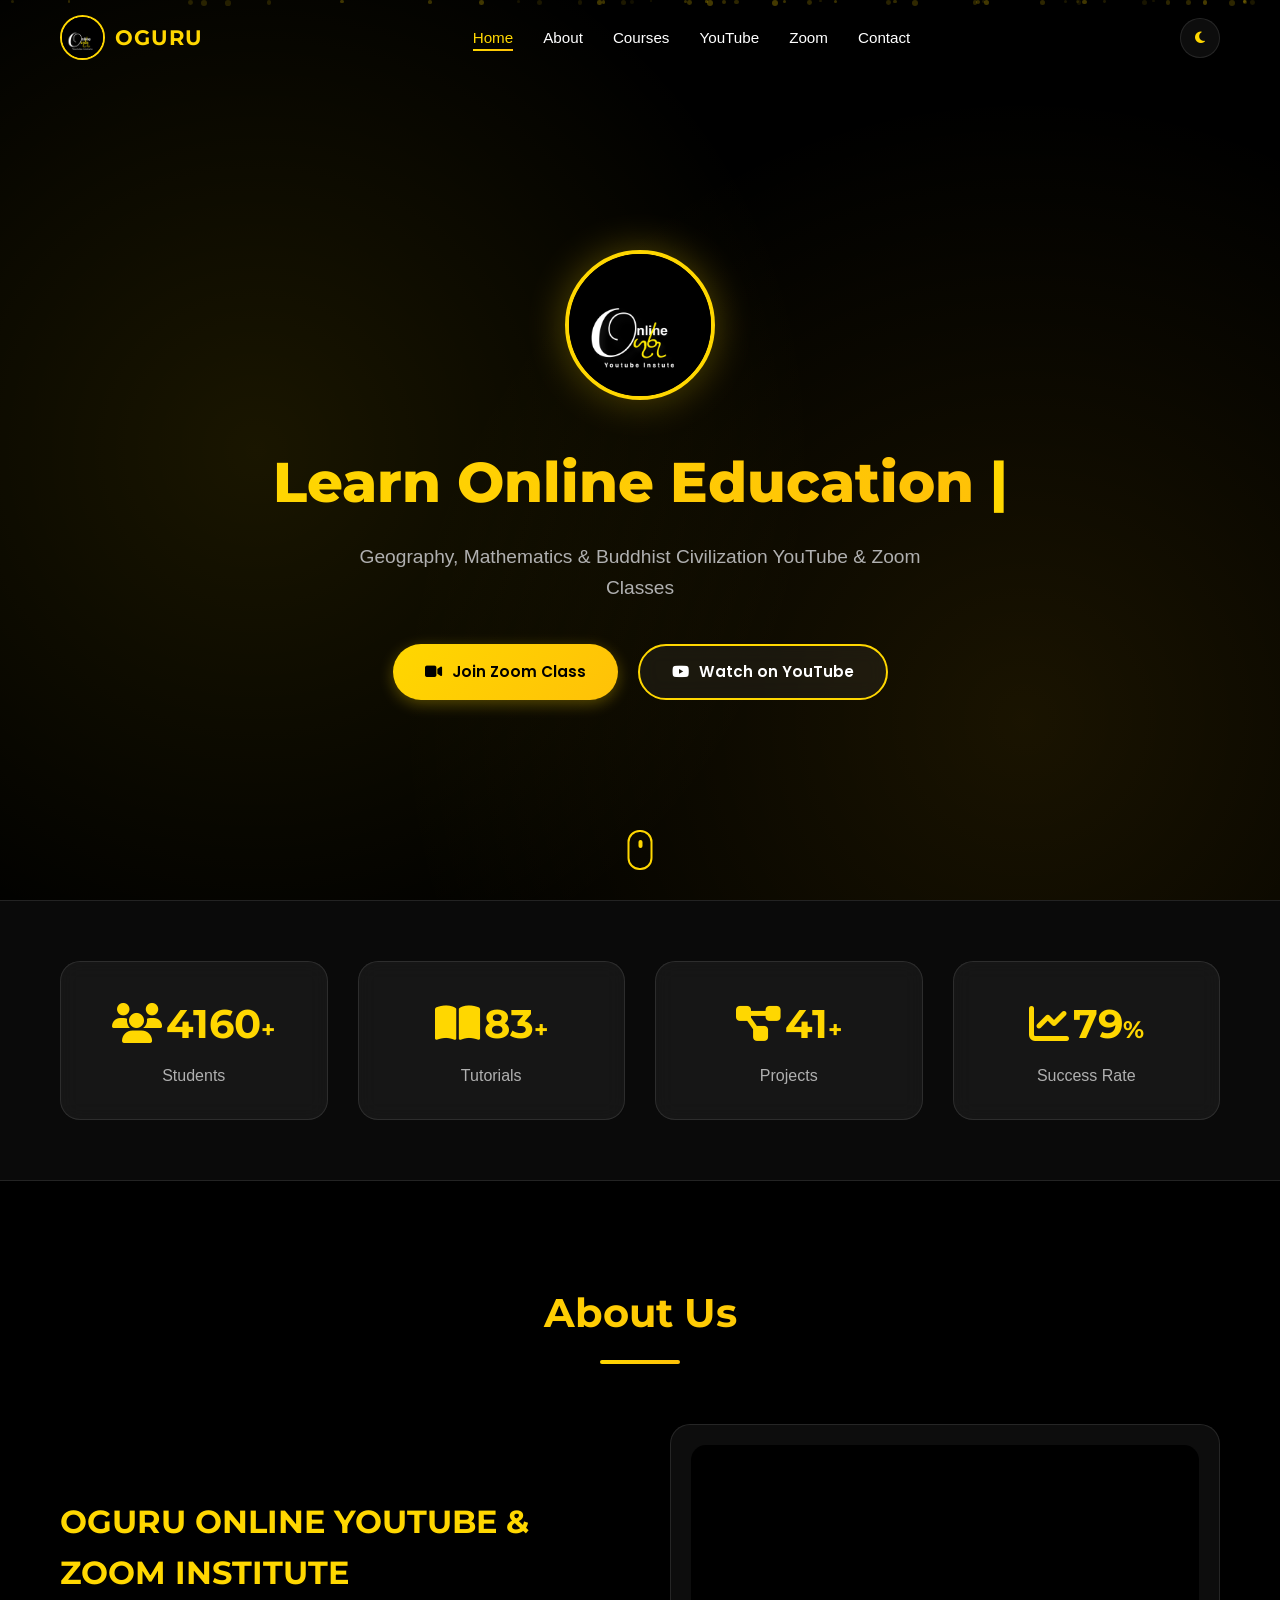
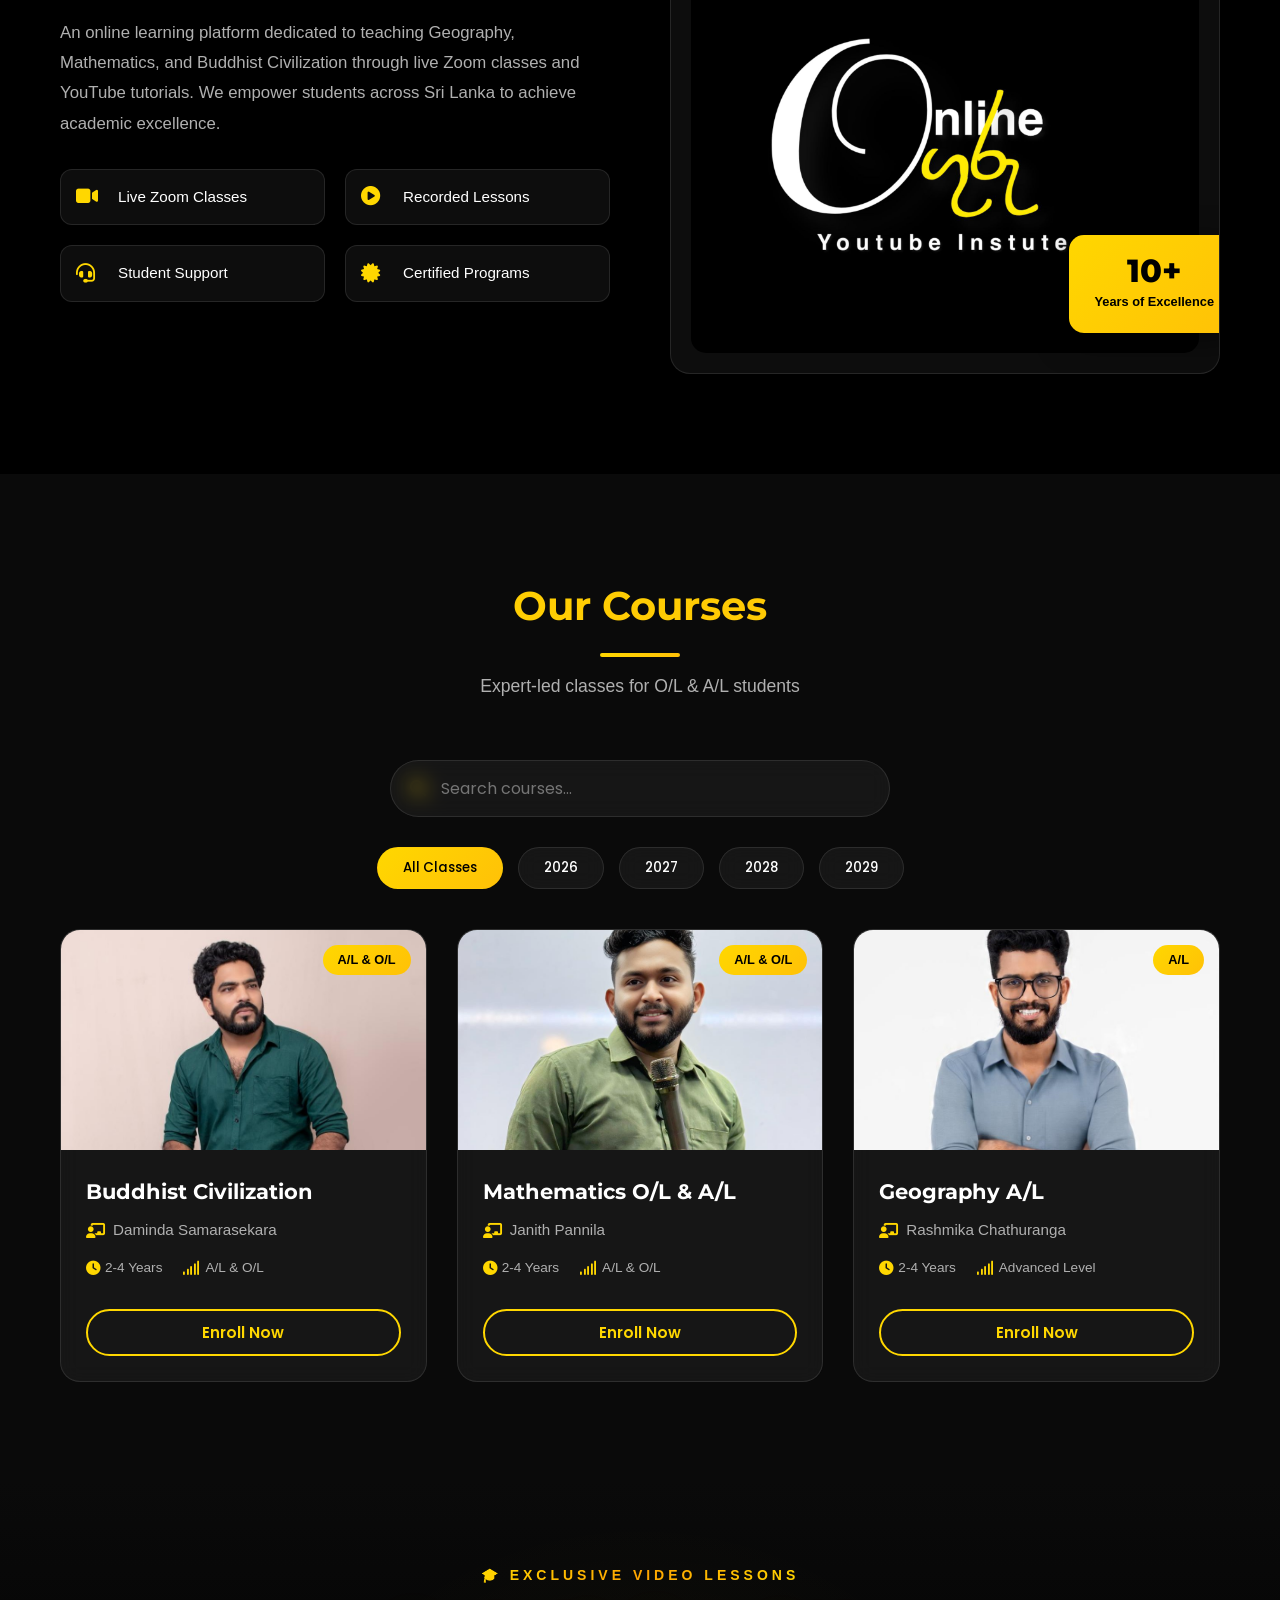
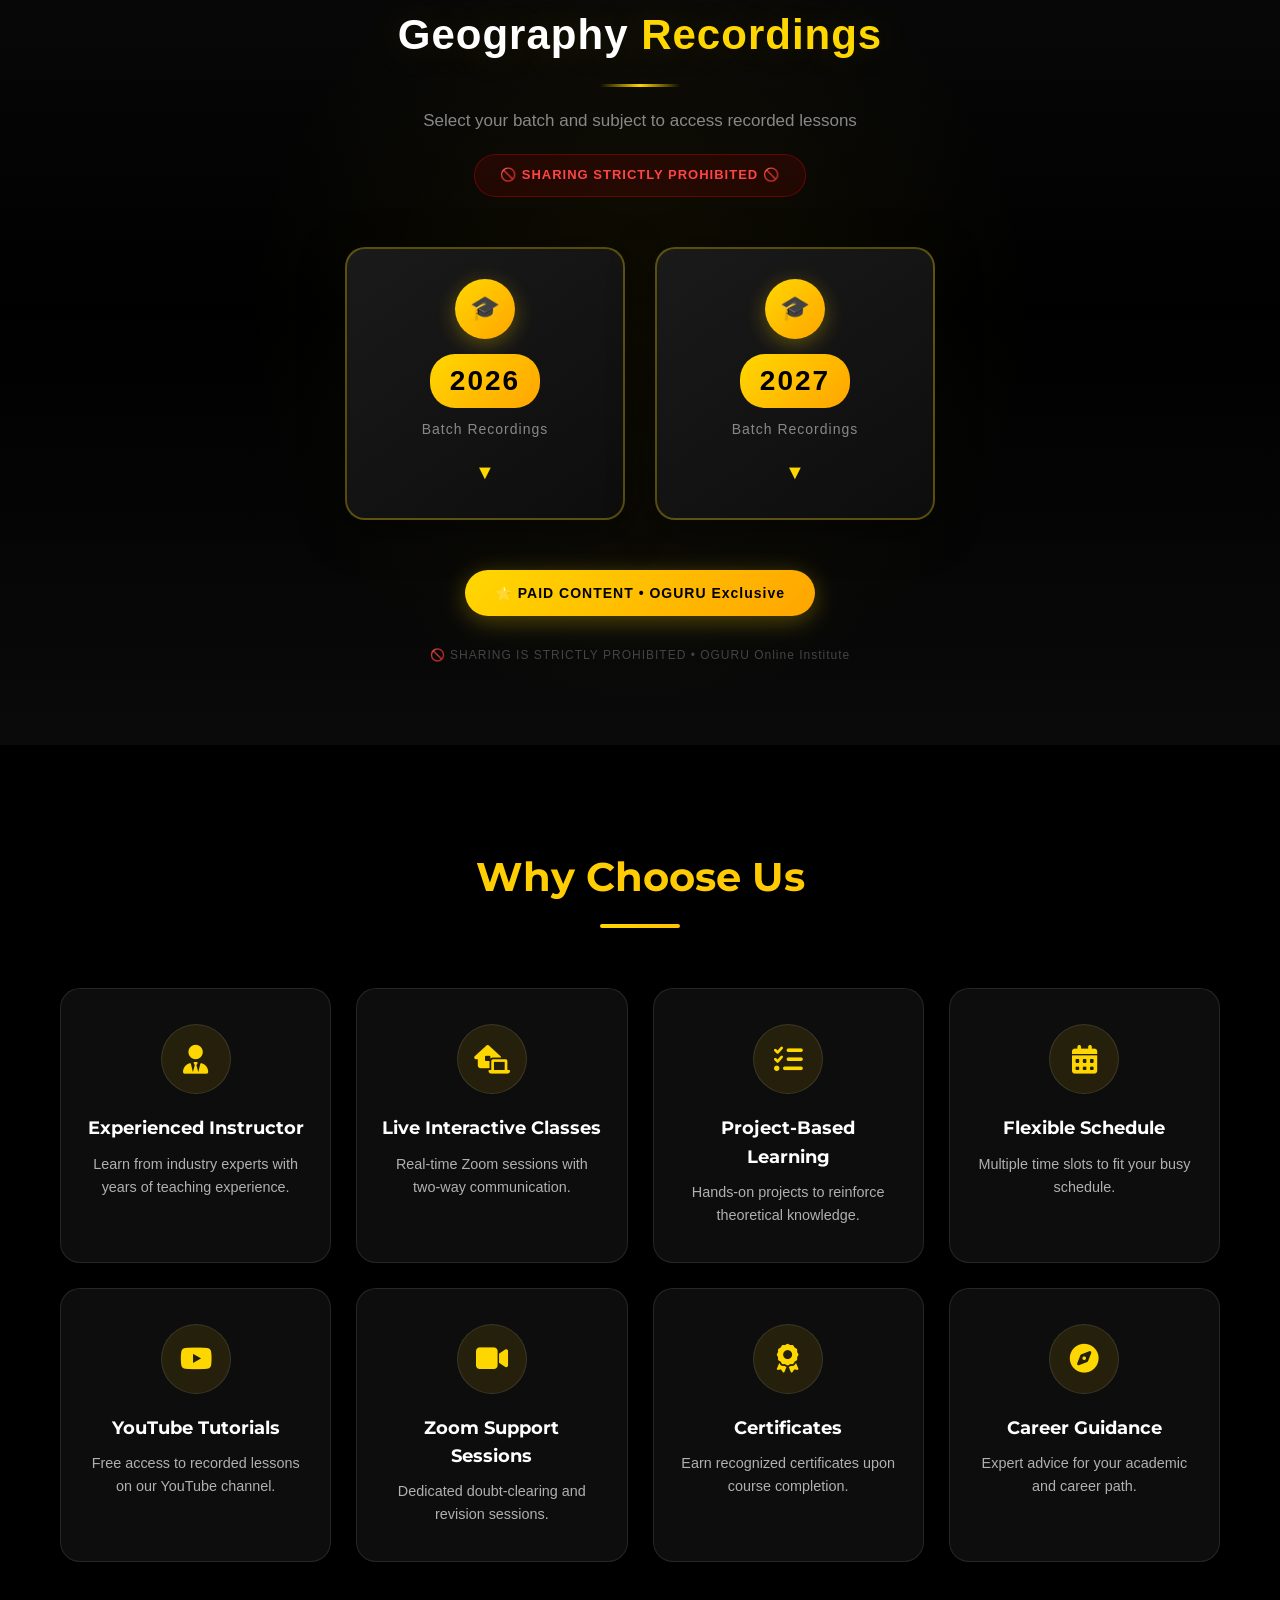
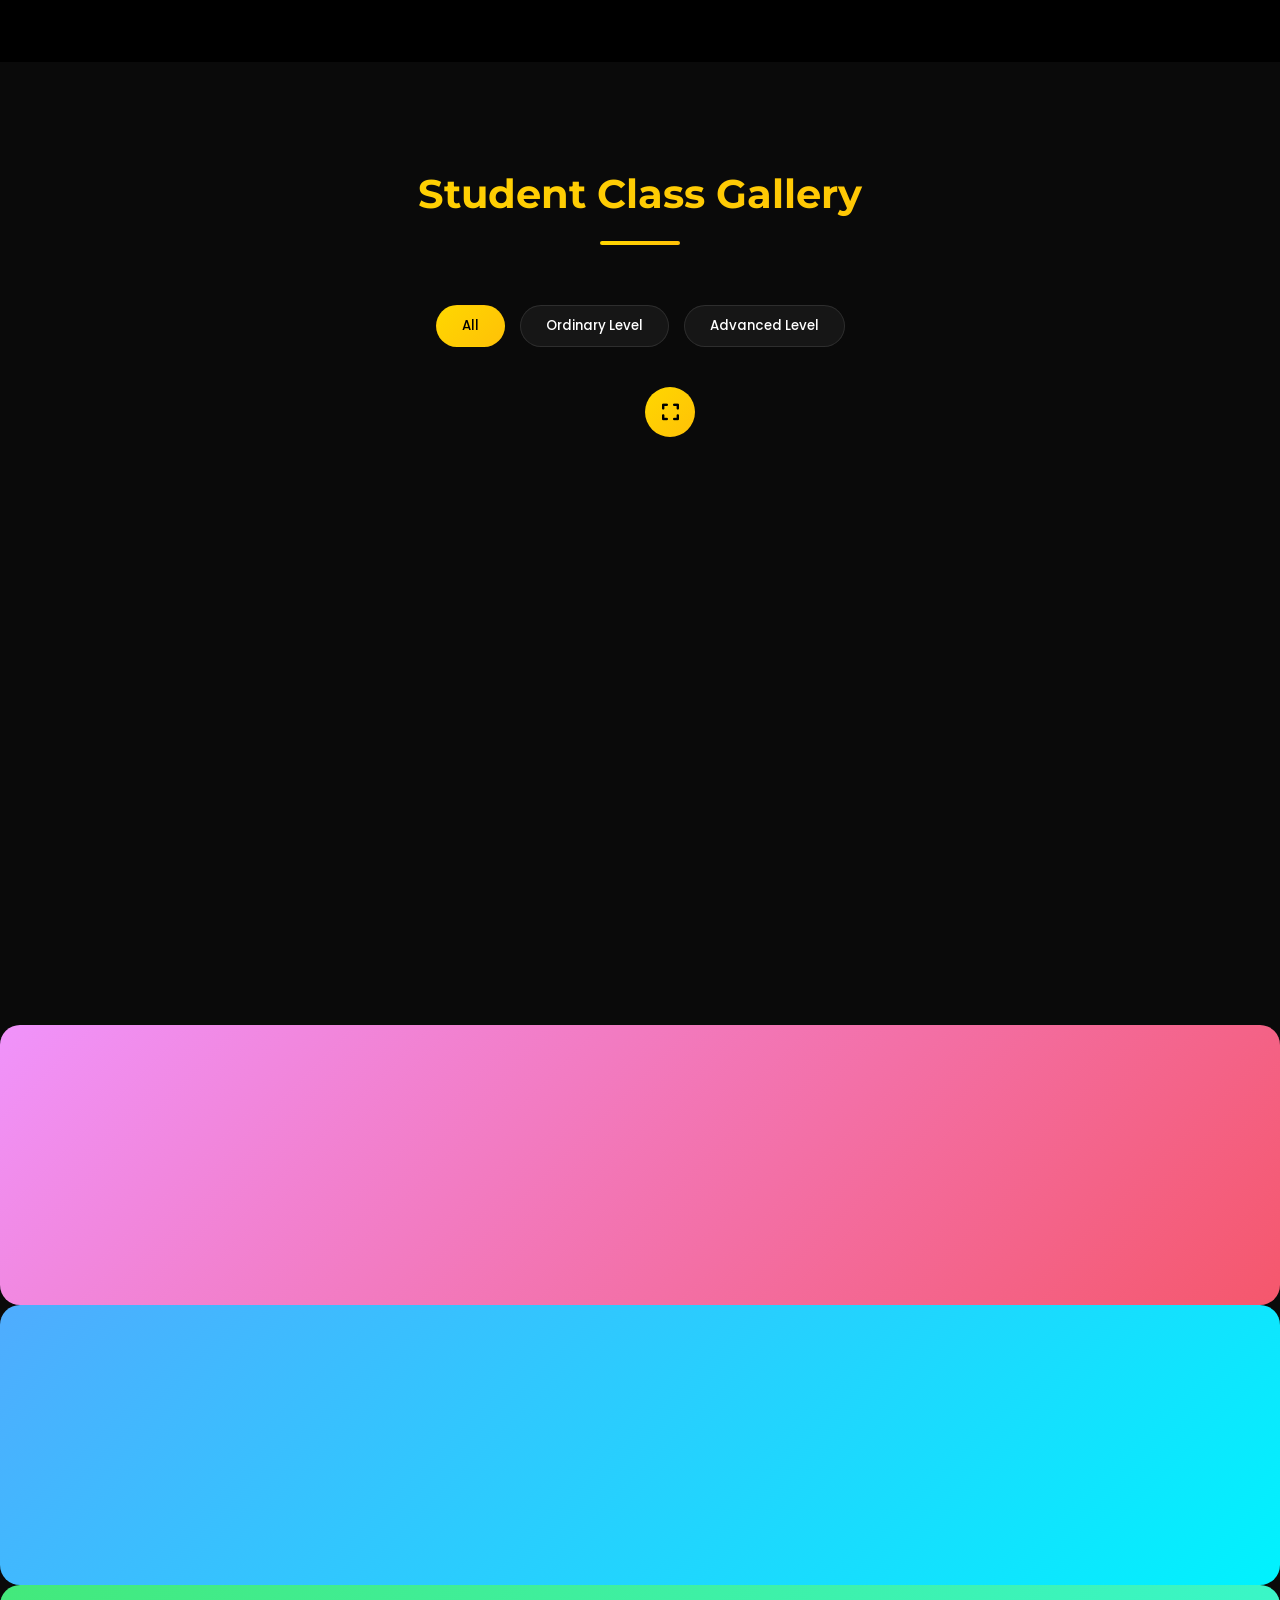
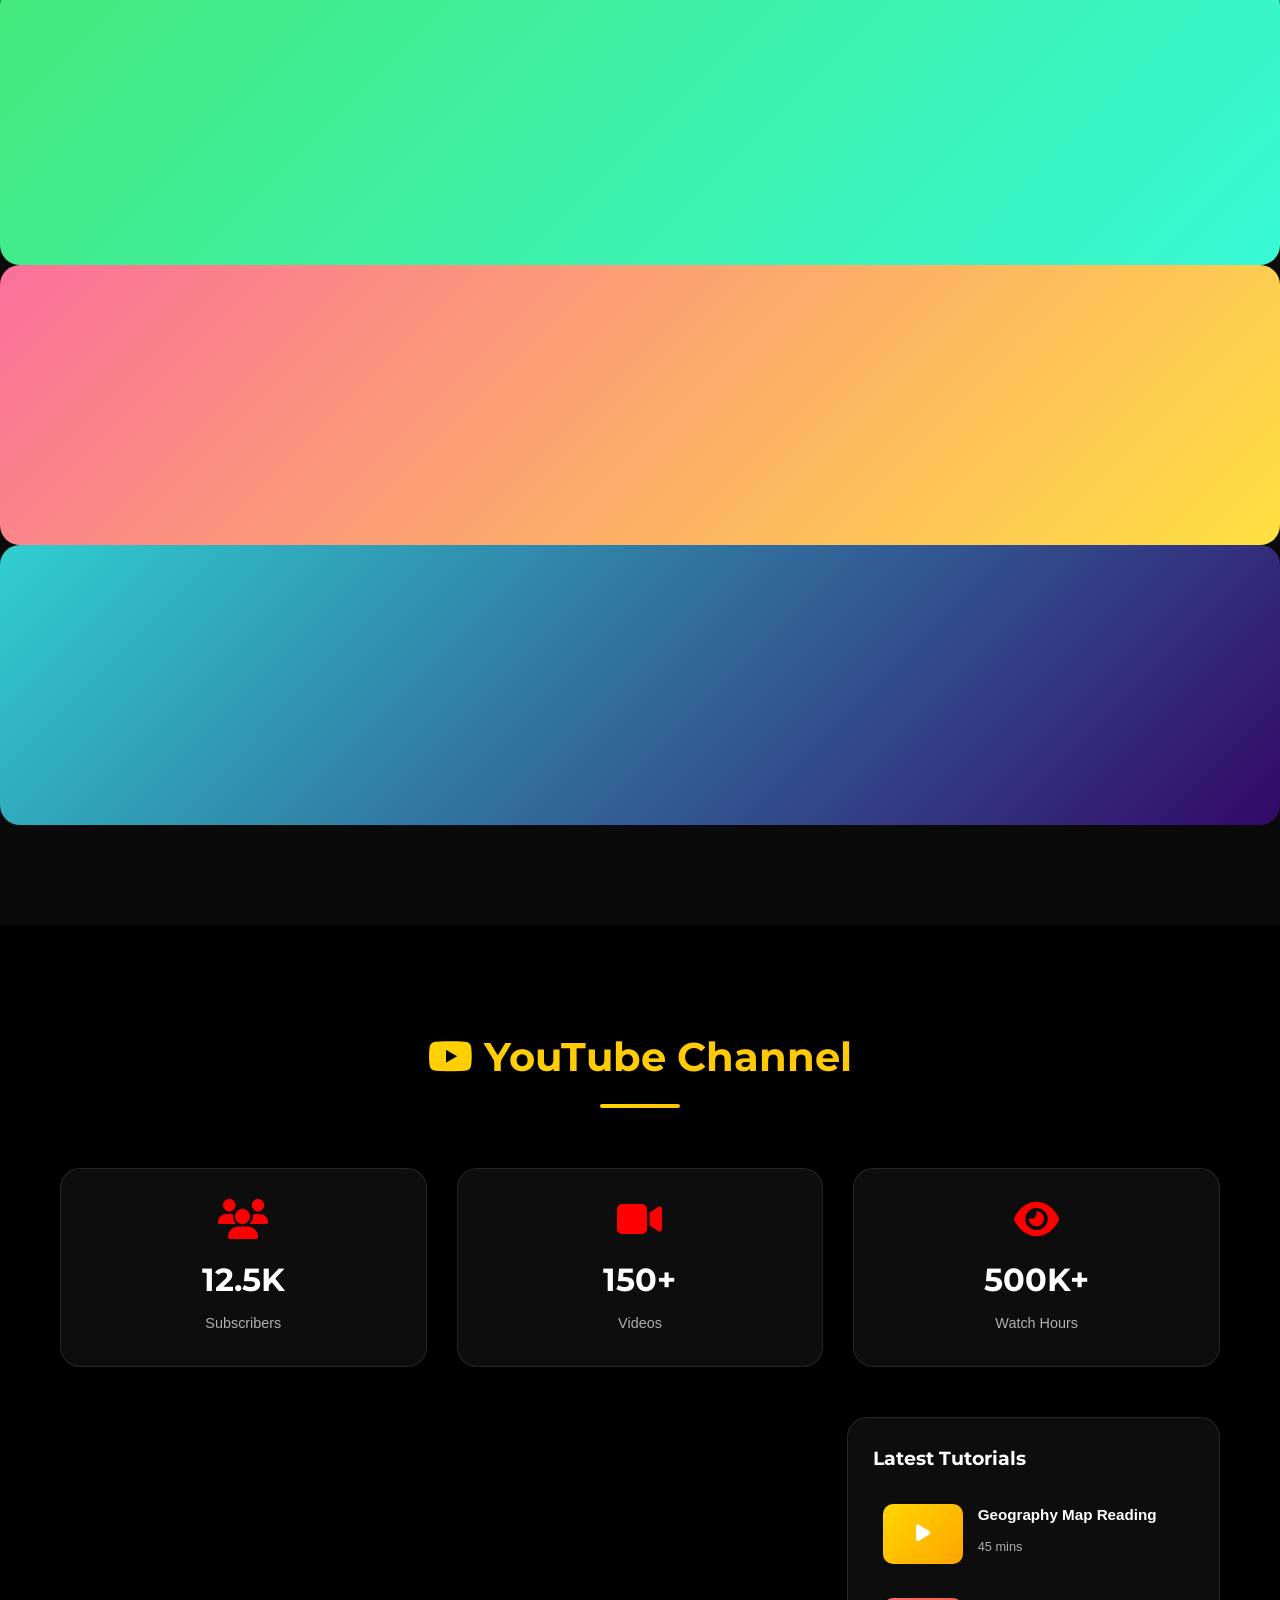
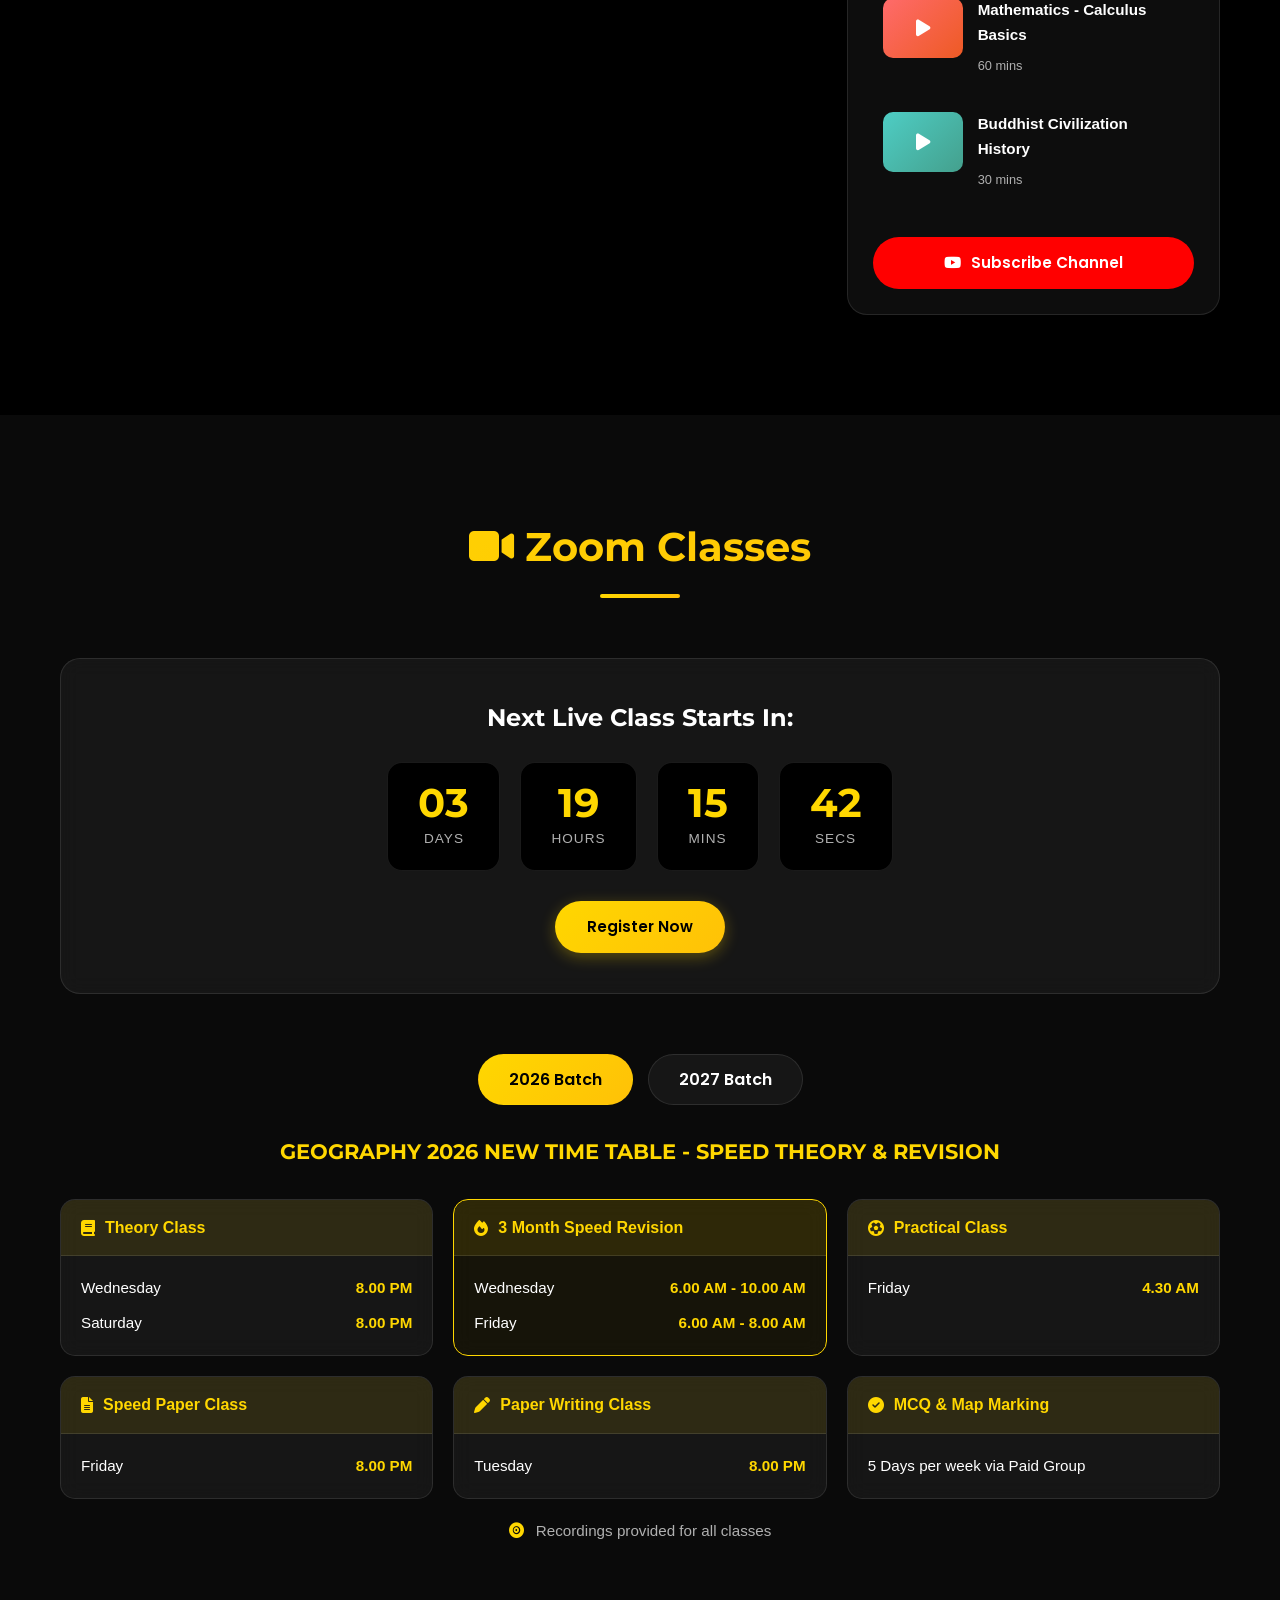
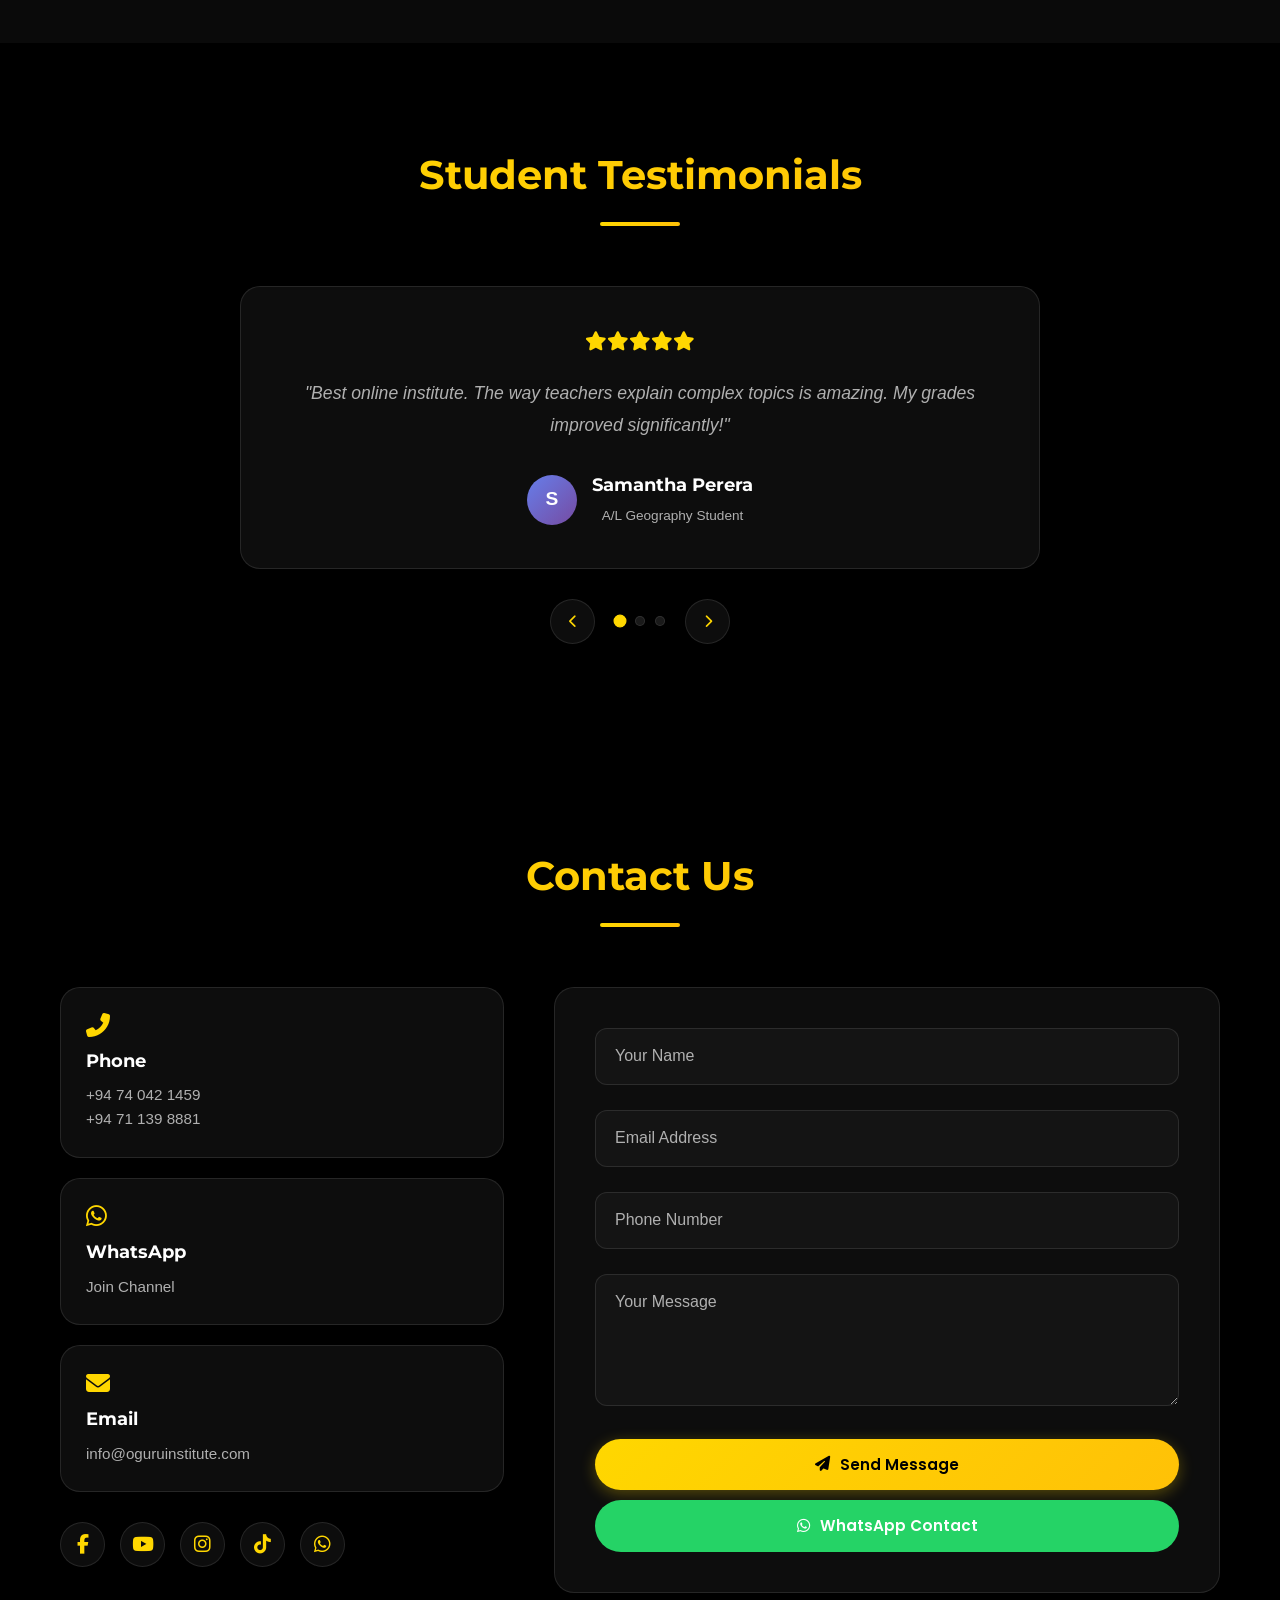
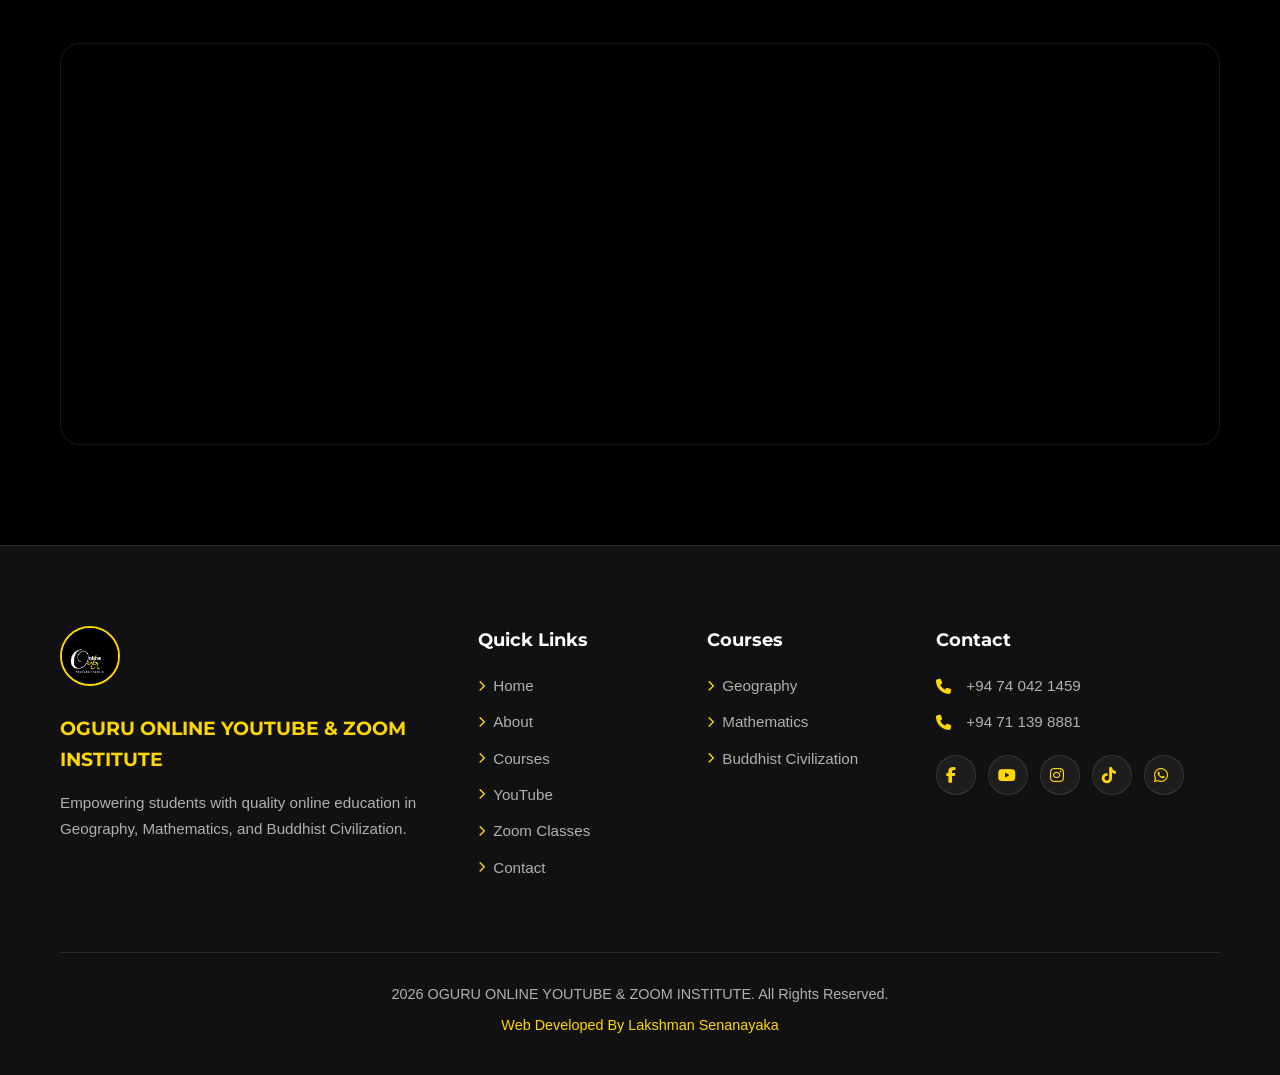
==== commit c68f41ce: "Fix HTML structure and button placement" ====
--- a/index.html
+++ b/index.html
@@ -189,8 +189,13 @@
                         <div class="course-meta">
                             <span><i class="fas fa-clock"></i> 2-4 Years</span>
                             <span><i class="fas fa-signal"></i> Advanced Level</span>
-                        </div>
-                        <!DOCTYPE html>
+                        </div> <button class="btn btn-enroll">Enroll Now</button>
+
+                </div>
+            </div>
+        </div>
+    </section>
+    <!DOCTYPE html>
 <html lang="en">
 <head>
     <meta charset="UTF-8">
@@ -829,12 +834,6 @@
 
 </body>
 </html>
-                        <button class="btn btn-enroll">Enroll Now</button>
-
-                </div>
-            </div>
-        </div>
-    </section>
     <!-- Why Choose Us -->
     <section id="why-us" class="why-us">
         <div class="container">
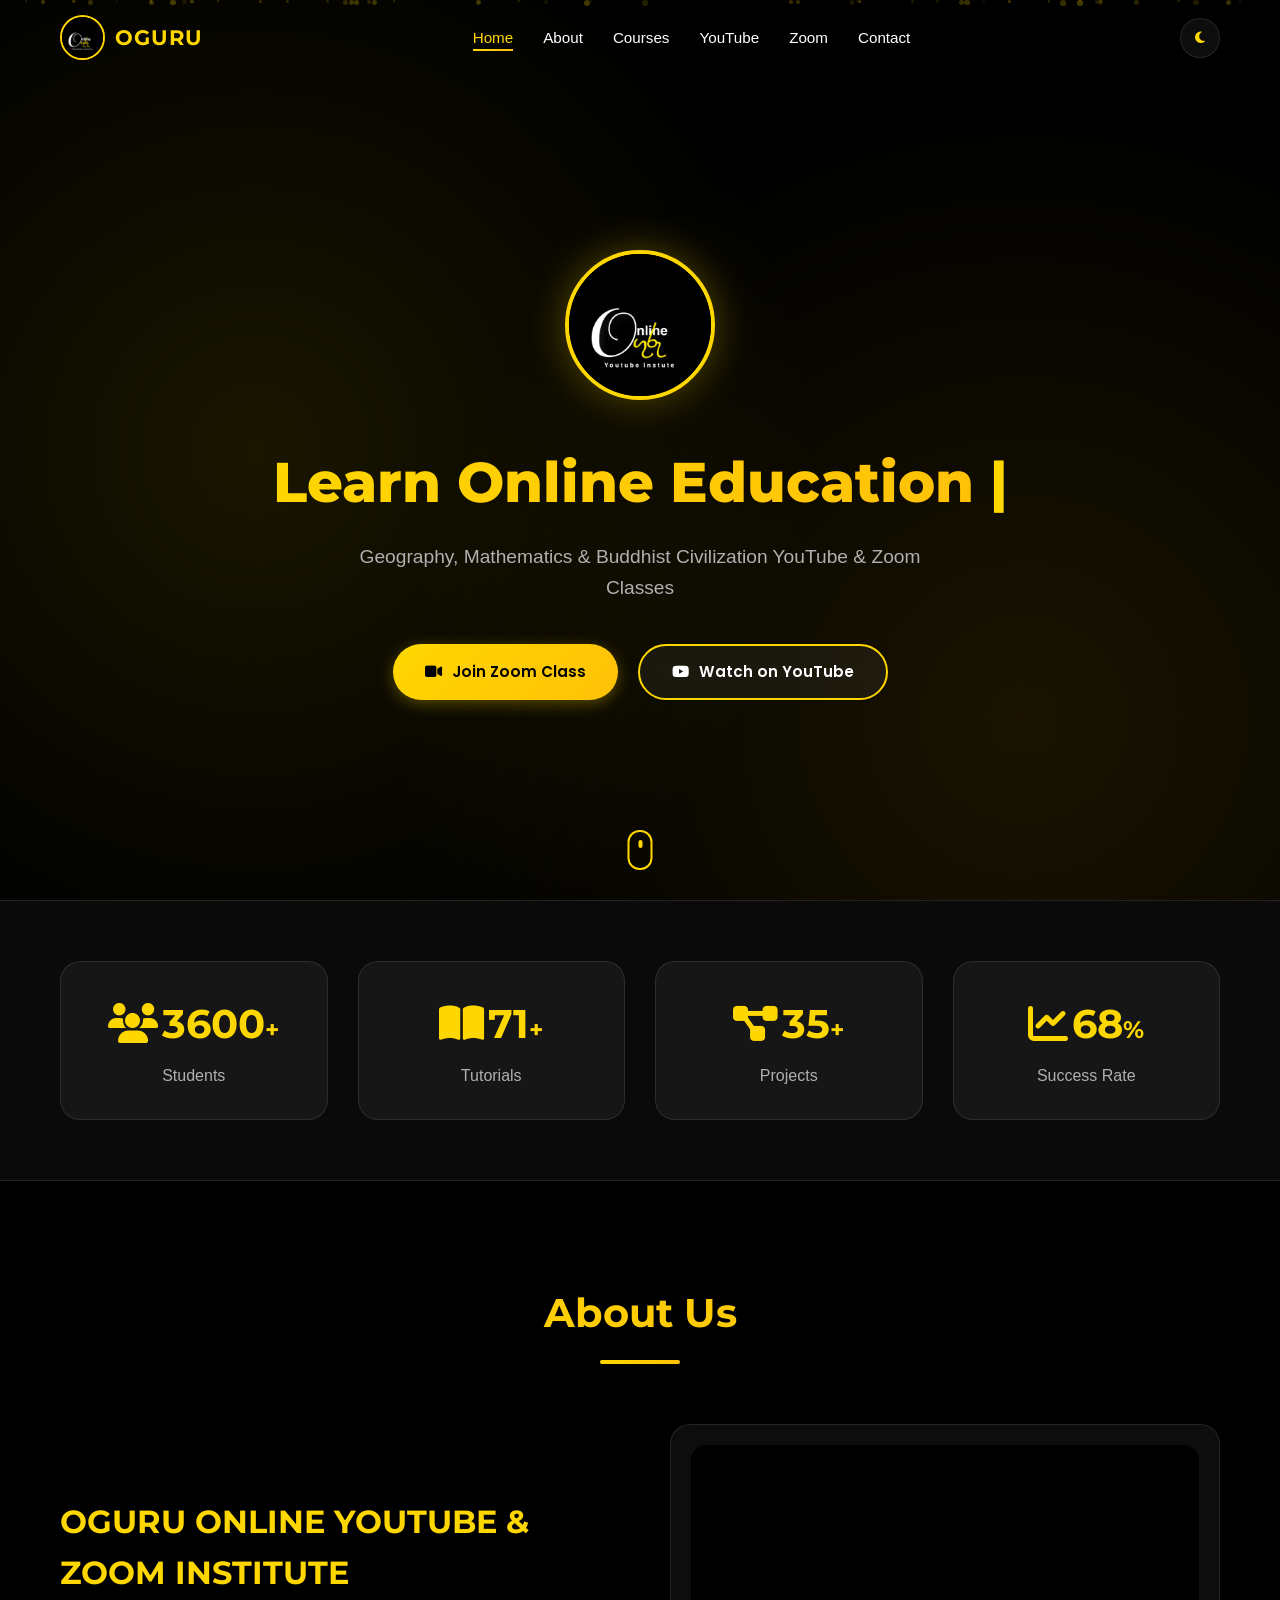
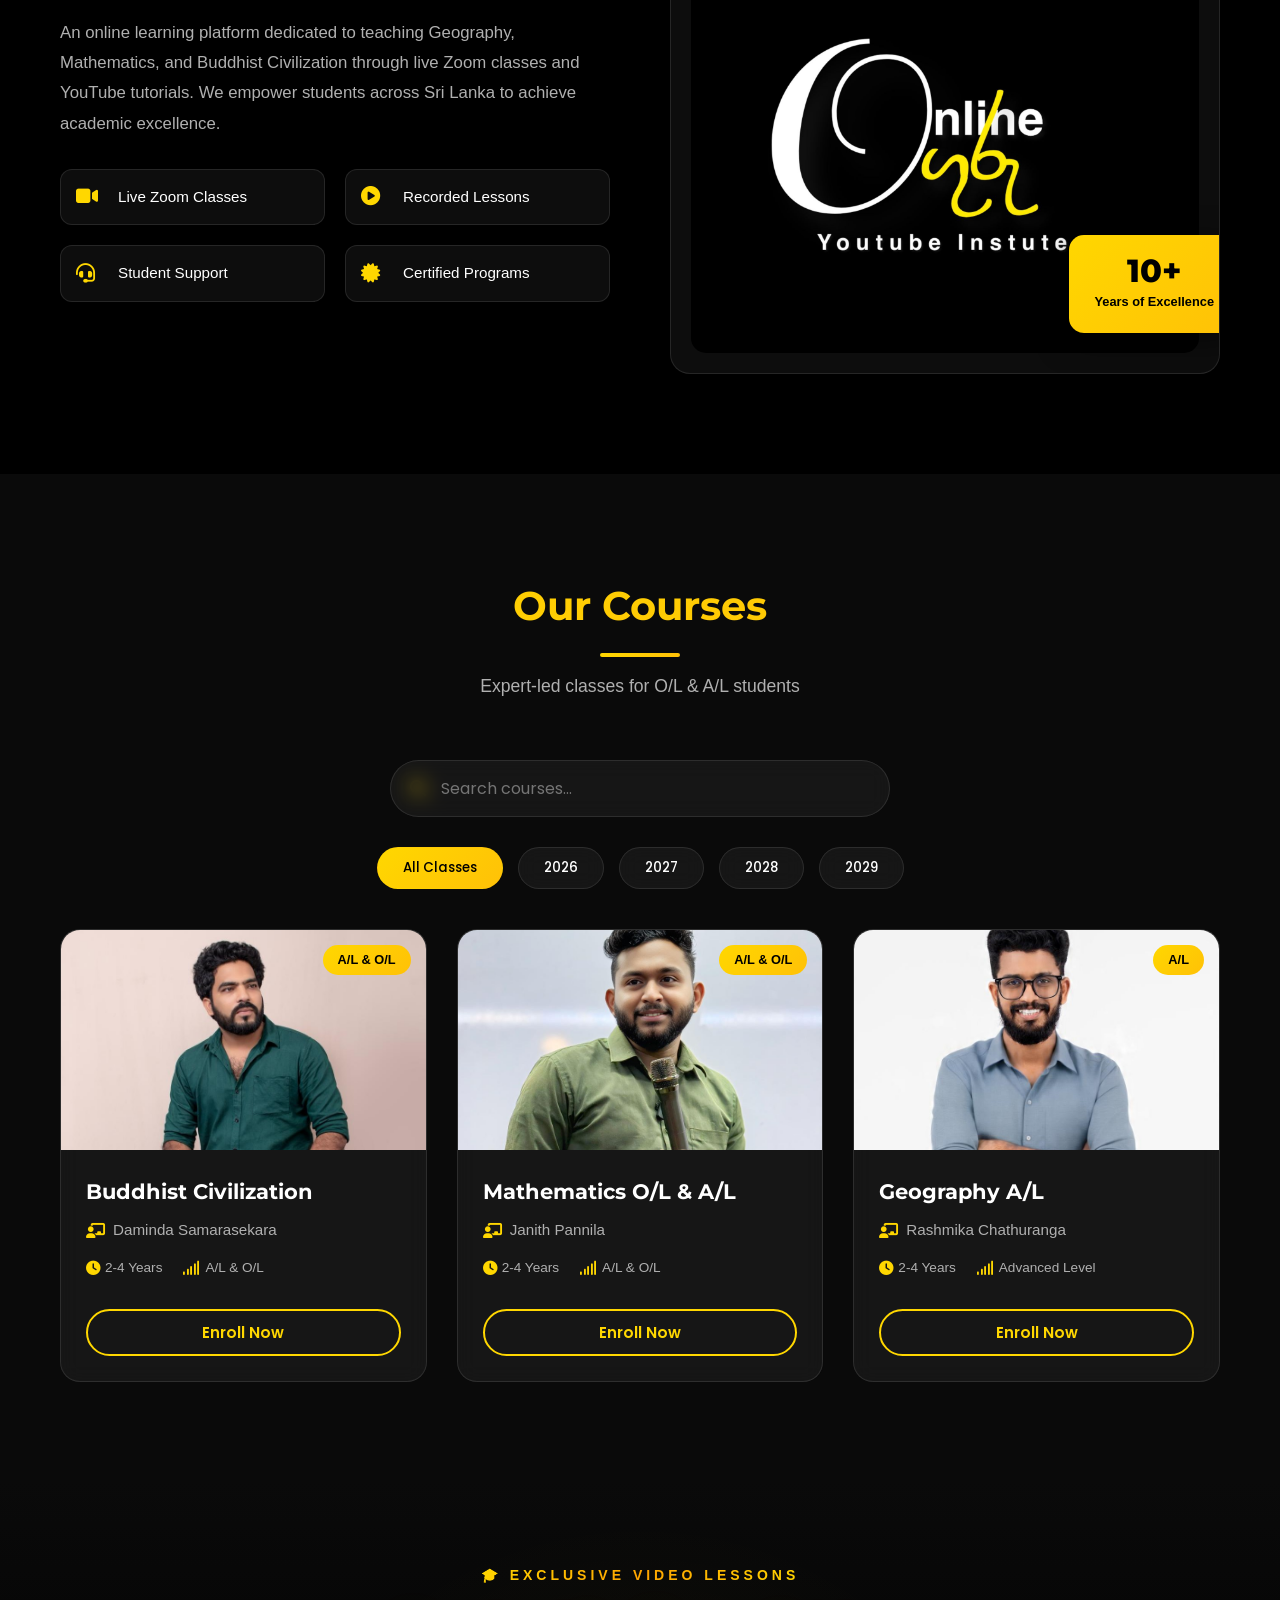
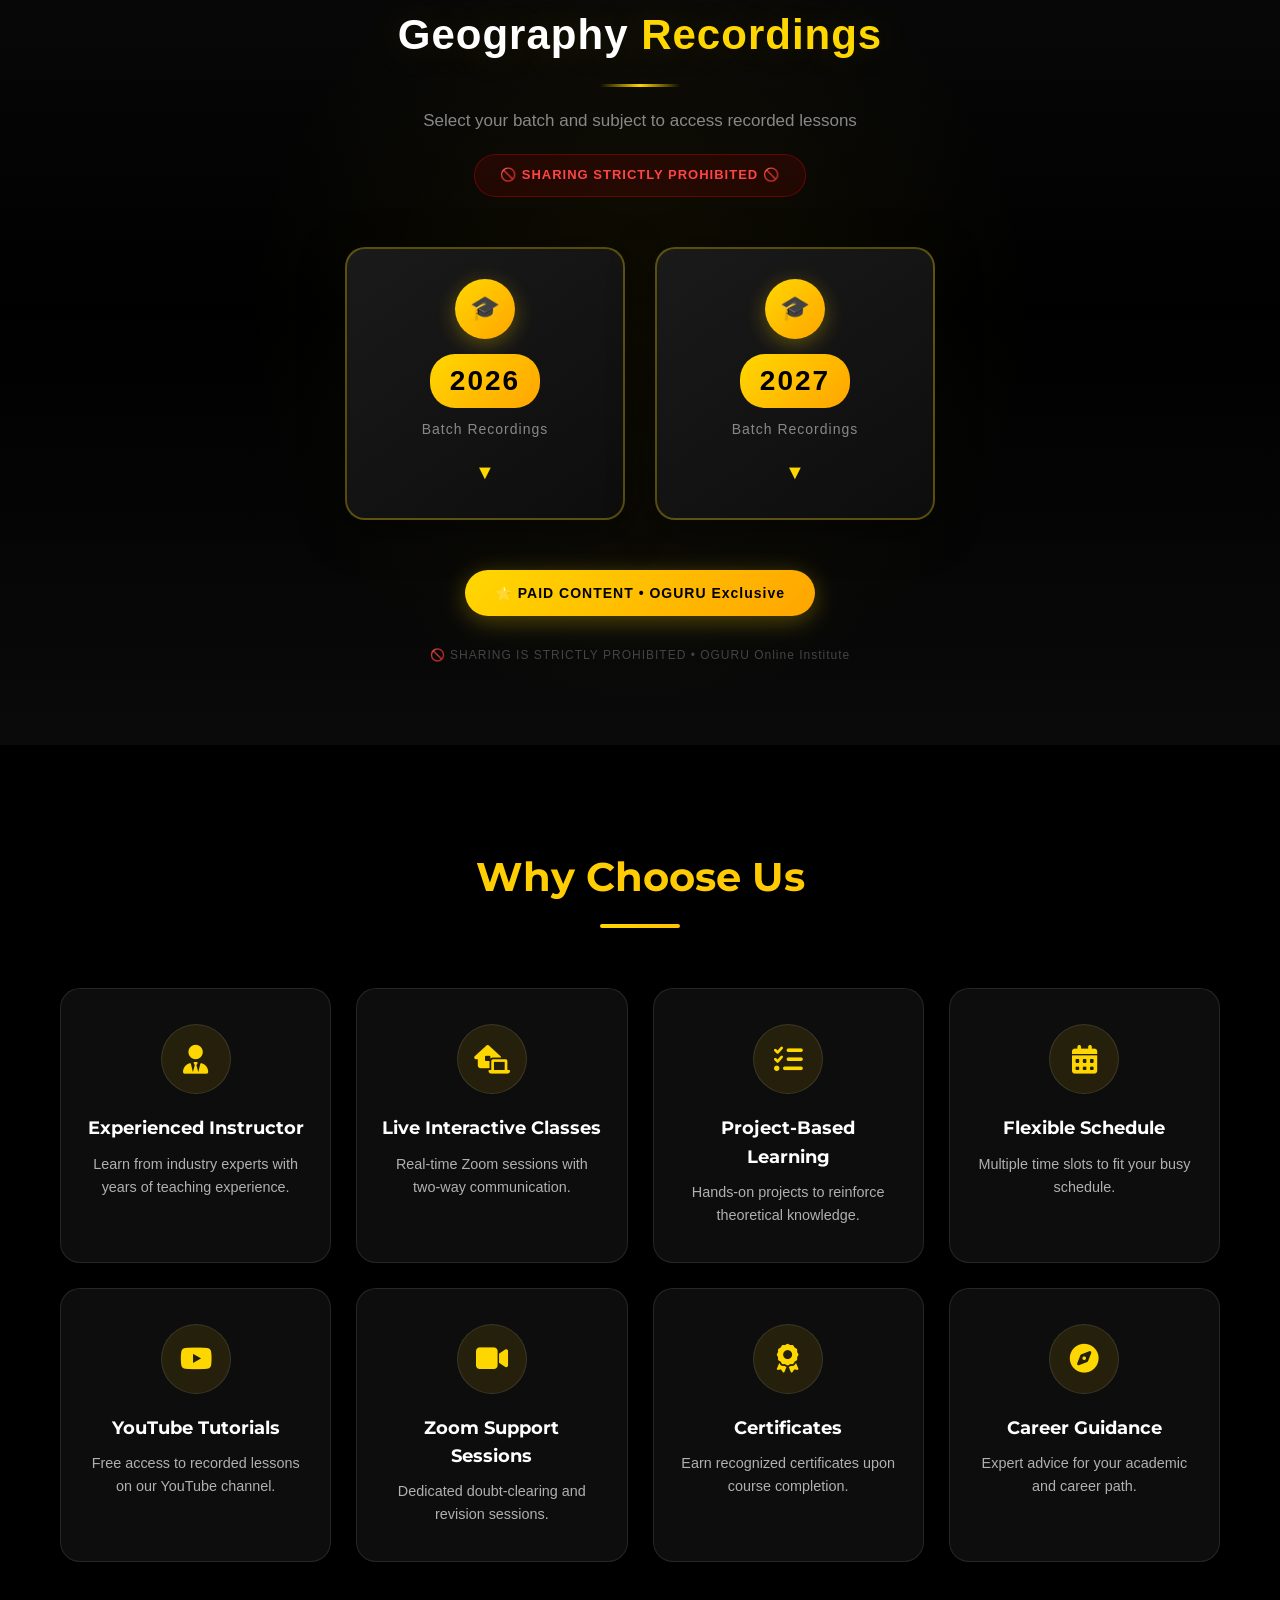
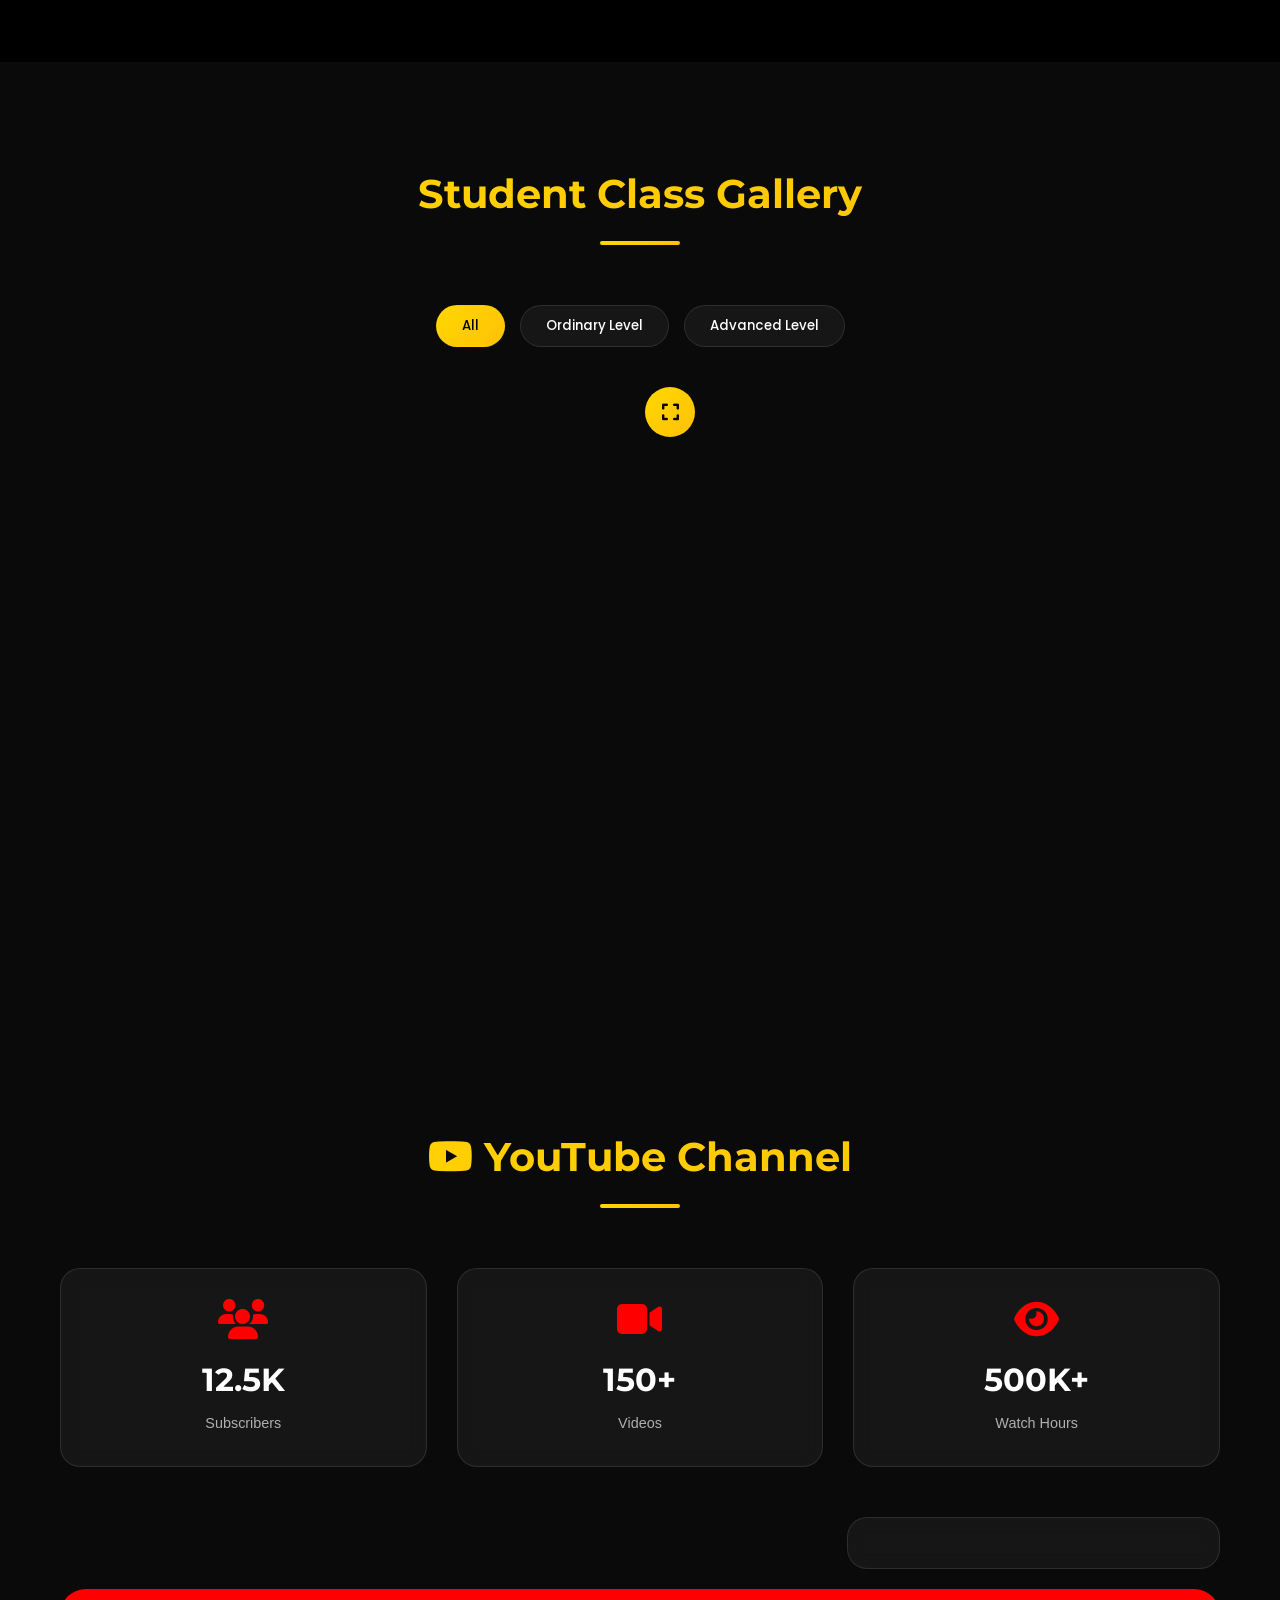
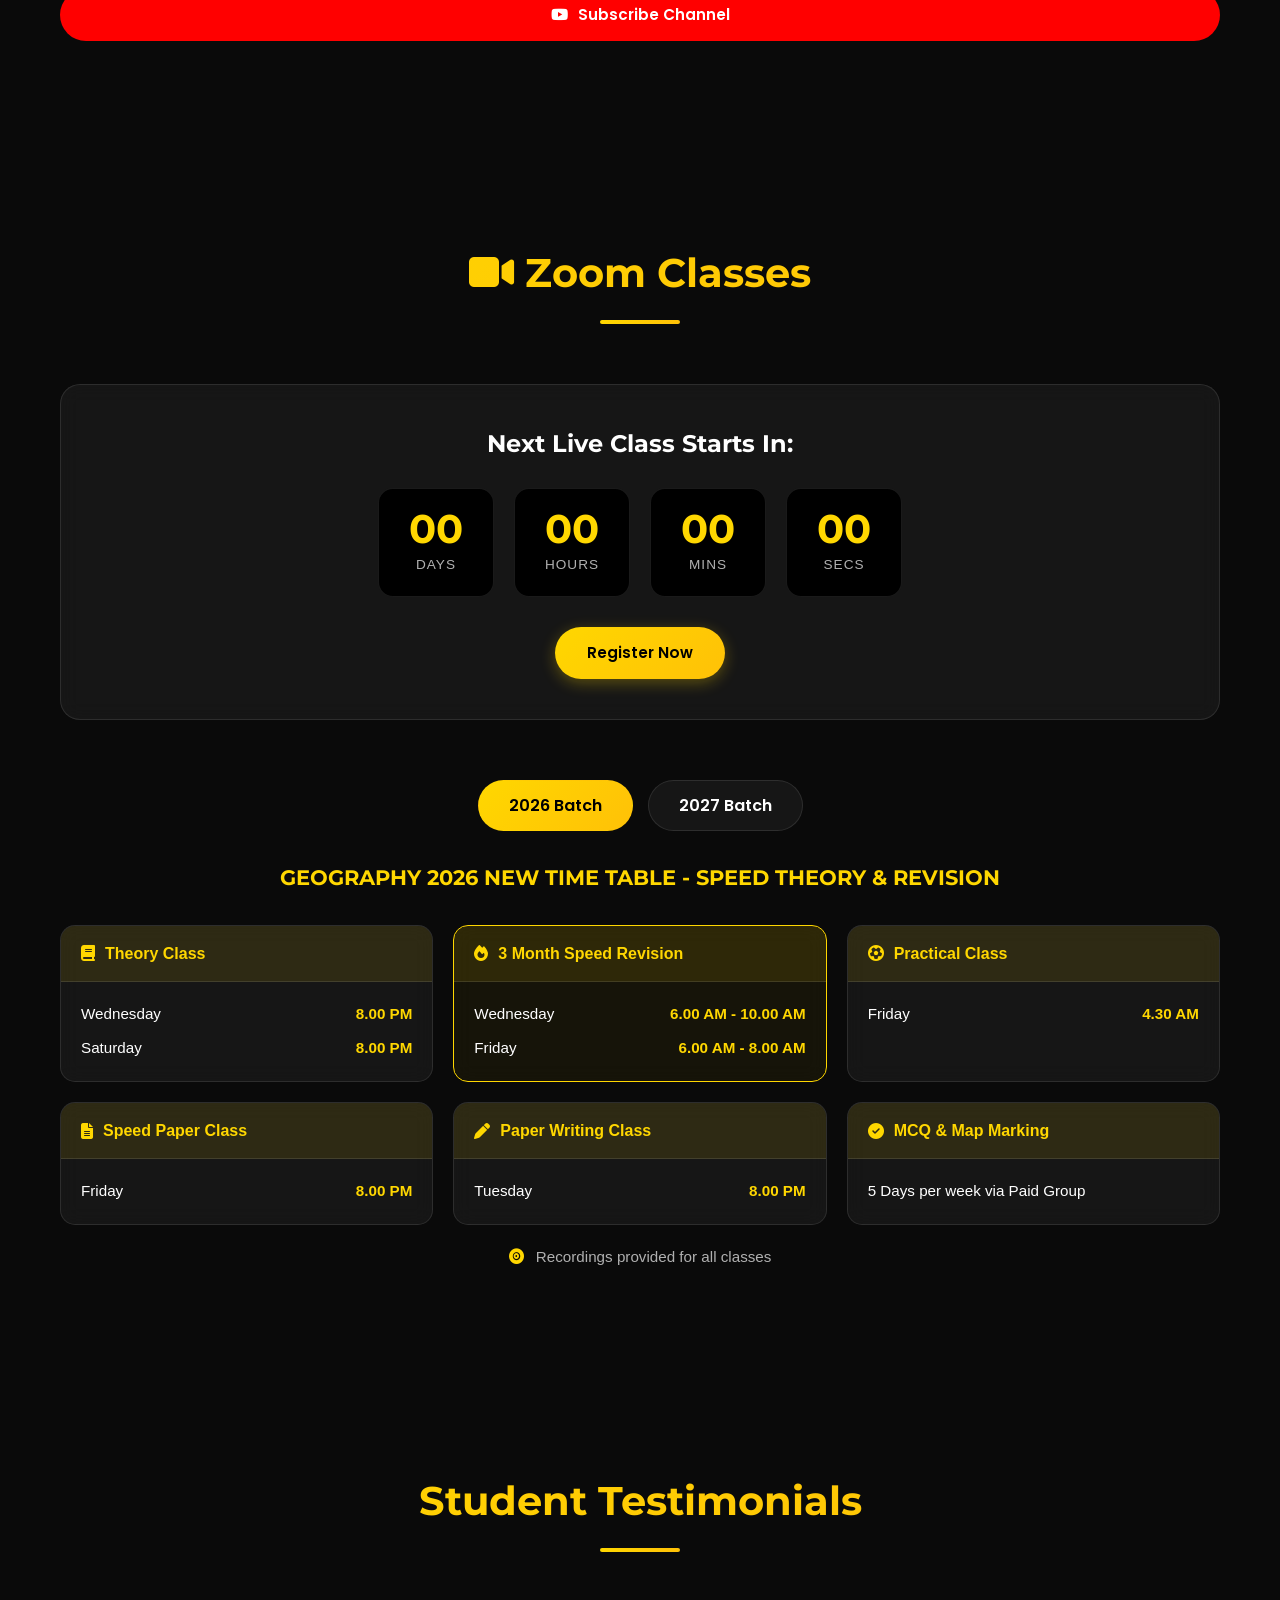
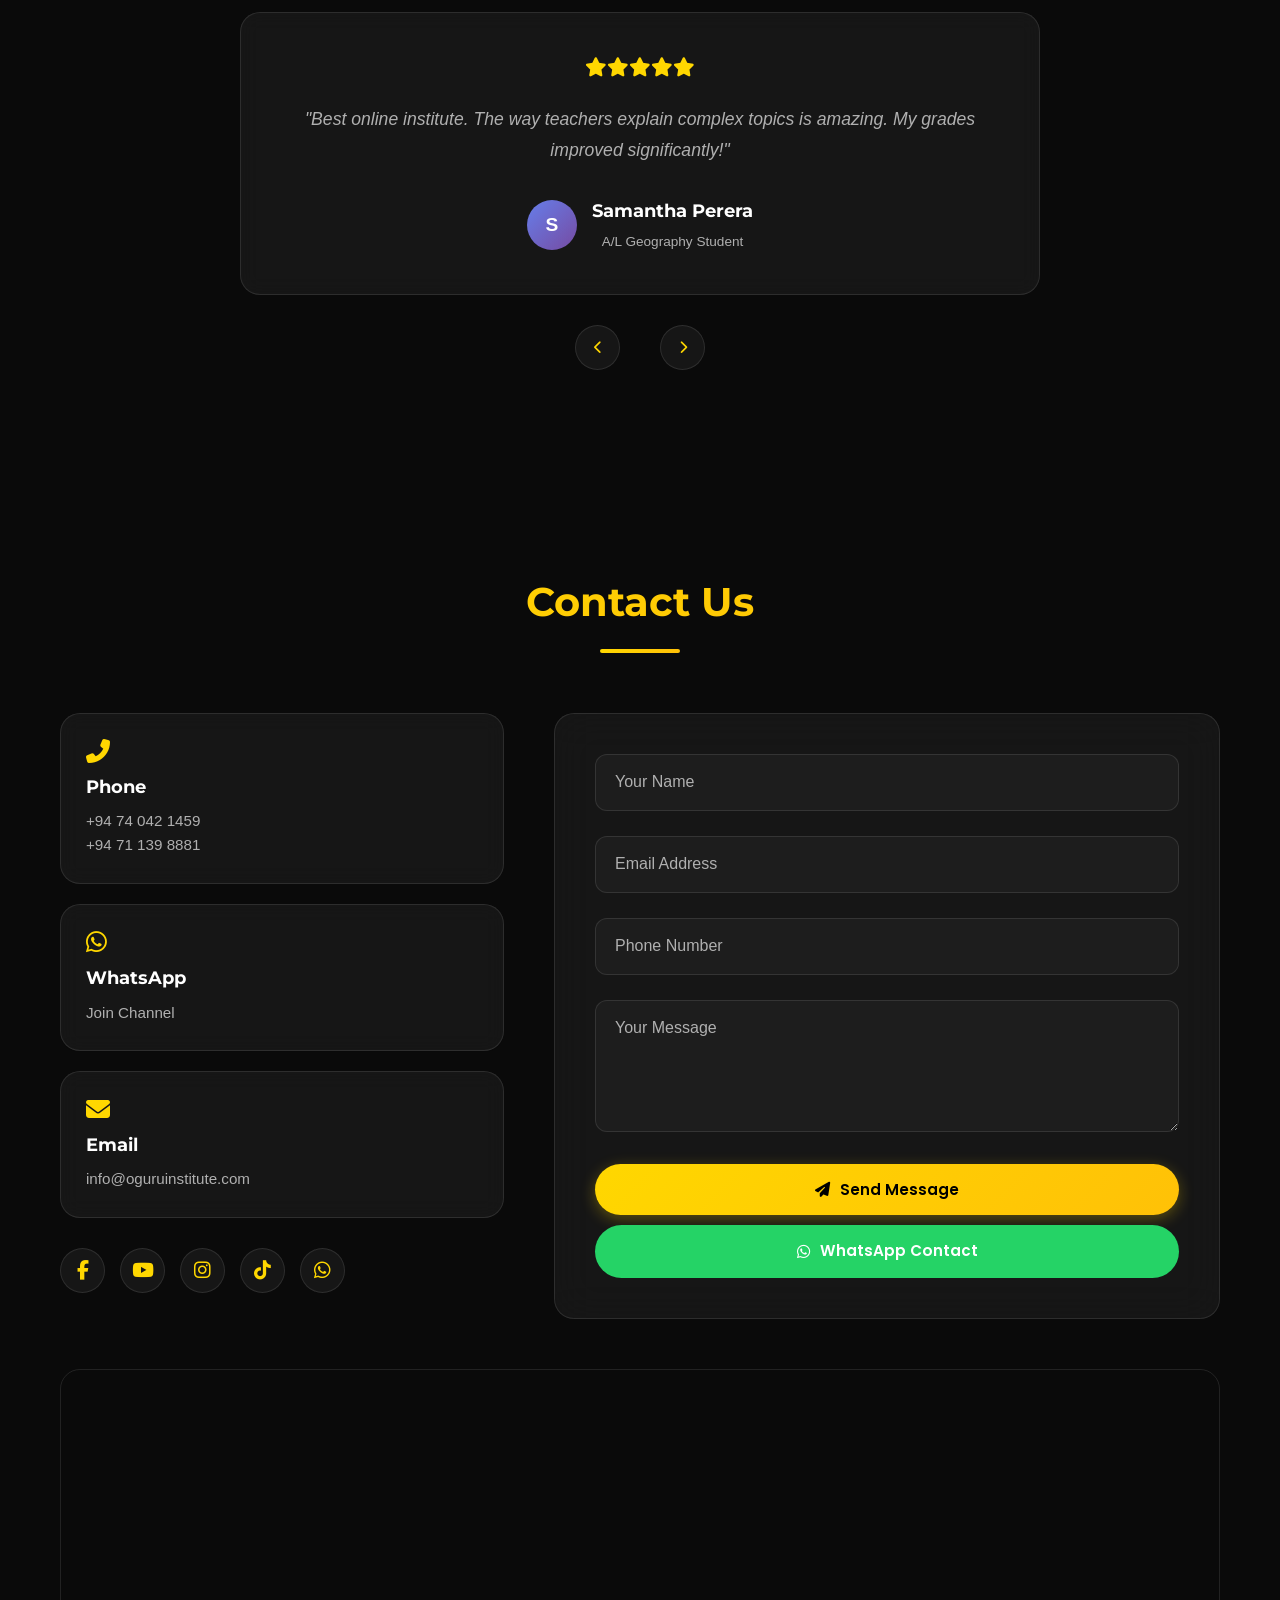
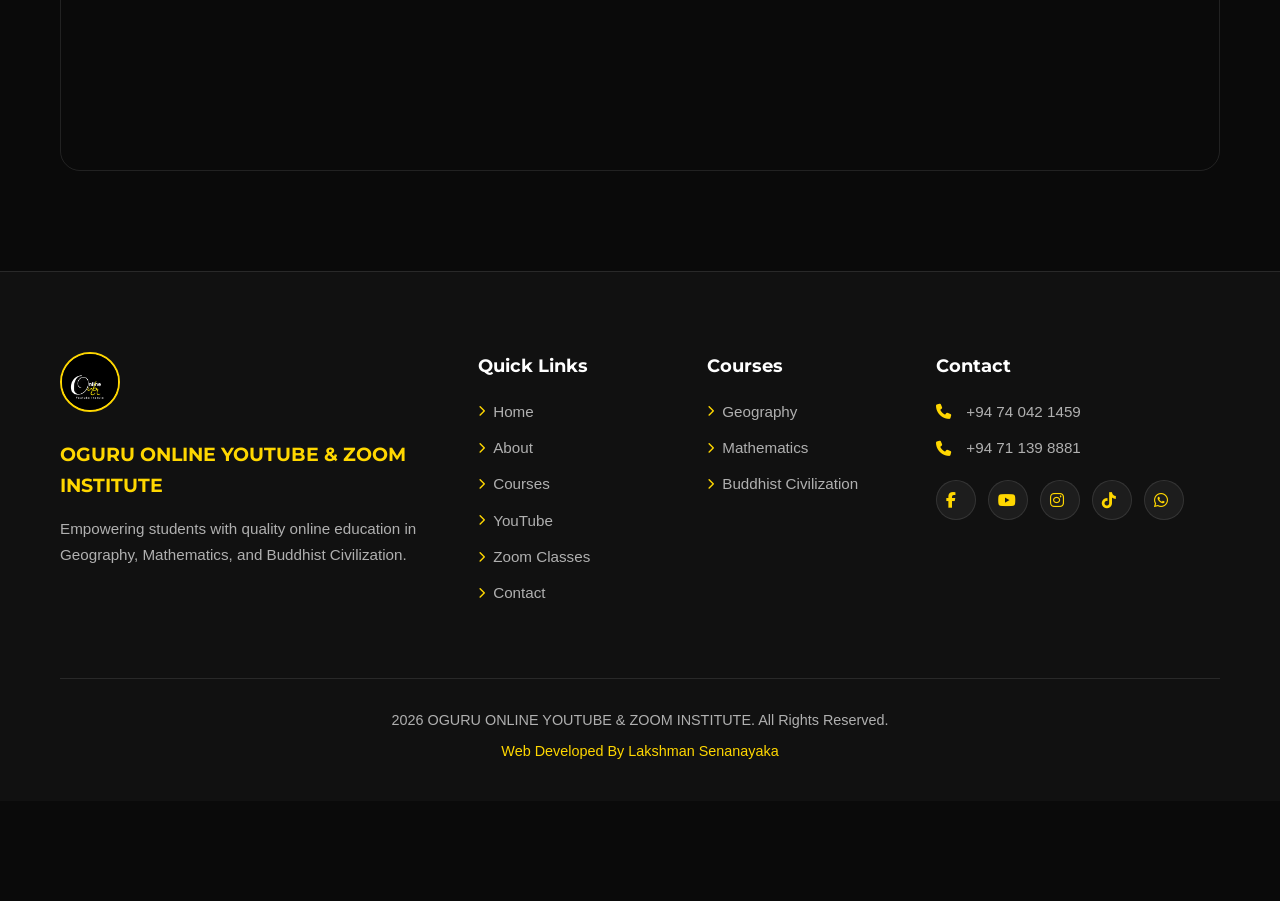
==== commit 0640bca9: "Update video titles and remove unused sections" ====
--- a/index.html
+++ b/index.html
@@ -634,16 +634,16 @@
             </div>
         </div>
 
-        <!-- 2027 - බෞතික පාදම (7 Lessons) -->
+        <!-- 2027 අභ්‍යන්තර ව්‍යුහය පාෂාණ හා පස (7 Lessons) -->
         <div class="video-container" id="videos-2027-bawthika">
             <div class="video-list-header">
-                <div class="video-list-title">🪨 2027 2nd Group - බෞතික පාදම</div>
+                <div class="video-list-title">🪨 2027 2nd Group පාෂාණ හා පස</div>
                 <div class="video-list-count">7 Lessons</div>
             </div>
             <div class="video-grid">
                 <div class="video-card">
                     <div class="video-player">
-                        <iframe src="https://www.youtube.com/embed/KgkKiHXO_Uw?rel=0&modestbranding=1" title="බෞතික පාදම - Lesson 1" allowfullscreen></iframe>
+                        <iframe src="https://www.youtube.com/embed/KgkKiHXO_Uw?rel=0&modestbranding=1" title="බෞතික පාඩ් - Lesson 1" allowfullscreen></iframe>
                     </div>
                     <div class="video-info">
                         <div class="video-meta-header">
@@ -655,7 +655,7 @@
                 </div>
                 <div class="video-card">
                     <div class="video-player">
-                        <iframe src="https://www.youtube.com/embed/vwA5lfcXM7k?rel=0&modestbranding=1" title="බෞතික පාදම - Lesson 2" allowfullscreen></iframe>
+                        <iframe src="https://www.youtube.com/embed/vwA5lfcXM7k?rel=0&modestbranding=1" title="බෞතික පාඩම - Lesson 2" allowfullscreen></iframe>
                     </div>
                     <div class="video-info">
                         <div class="video-meta-header">
@@ -667,7 +667,7 @@
                 </div>
                 <div class="video-card">
                     <div class="video-player">
-                        <iframe src="https://www.youtube.com/embed/2RkJ9PQWO2U?rel=0&modestbranding=1" title="බෞතික පාදම - Lesson 3" allowfullscreen></iframe>
+                        <iframe src="https://www.youtube.com/embed/2RkJ9PQWO2U?rel=0&modestbranding=1" title="බෞතික පාඩම - Lesson 3" allowfullscreen></iframe>
                     </div>
                     <div class="video-info">
                         <div class="video-meta-header">
@@ -679,7 +679,7 @@
                 </div>
                 <div class="video-card">
                     <div class="video-player">
-                        <iframe src="https://www.youtube.com/embed/aEePY3NdPAo?rel=0&modestbranding=1" title="බෞතික පාදම - Lesson 4" allowfullscreen></iframe>
+                        <iframe src="https://www.youtube.com/embed/aEePY3NdPAo?rel=0&modestbranding=1" title="බෞතික පාඩම - Lesson 4" allowfullscreen></iframe>
                     </div>
                     <div class="video-info">
                         <div class="video-meta-header">
@@ -691,7 +691,7 @@
                 </div>
                 <div class="video-card">
                     <div class="video-player">
-                        <iframe src="https://www.youtube.com/embed/AEzBu7PFKlE?rel=0&modestbranding=1" title="බෞතික පාදම - Lesson 5" allowfullscreen></iframe>
+                        <iframe src="https://www.youtube.com/embed/AEzBu7PFKlE?rel=0&modestbranding=1" title="බෞතික පාඩම - Lesson 5" allowfullscreen></iframe>
                     </div>
                     <div class="video-info">
                         <div class="video-meta-header">
@@ -703,19 +703,19 @@
                 </div>
                 <div class="video-card">
                     <div class="video-player">
-                        <iframe src="https://www.youtube.com/embed/4BRgg8tAkQs?rel=0&modestbranding=1" title="බෞතික පාදම - Lesson 6" allowfullscreen></iframe>
+                        <iframe src="https://www.youtube.com/embed/4BRgg8tAkQs?rel=0&modestbranding=1" title="බෞතික පාඩම - Lesson 6" allowfullscreen></iframe>
                     </div>
                     <div class="video-info">
                         <div class="video-meta-header">
                             <div class="video-lesson-num">Lesson 06</div>
                             <div class="video-date">2026-05-25</div>
                         </div>
-                        <h3 class="video-title">පාෂාණ හා පස - Revision Part 1</h3>
-                    </div>
-                </div>
-                <div class="video-card">
-                    <div class="video-player">
-                        <iframe src="https://www.youtube.com/embed/FXp1YVtu5T0?rel=0&modestbranding=1" title="බෞතික පාදම - Lesson 7" allowfullscreen></iframe>
+                        <h3 class="video-title">පාෂාණ හා පස -  Part 1</h3>
+                    </div>
+                </div>
+                <div class="video-card">
+                    <div class="video-player">
+                        <iframe src="https://www.youtube.com/embed/FXp1YVtu5T0?rel=0&modestbranding=1" title="බෞතික පාඩම - Lesson 7" allowfullscreen></iframe>
                     </div>
                     <div class="video-info">
                         <div class="video-meta-header">
@@ -905,55 +905,8 @@
                     </div>
                     <iframe width="560" height="315" src="https://www.youtube.com/embed/ewbDmdasiJY?si=X81BrNEJJnq_bB8Y" title="YouTube video player" frameborder="0" allow="accelerometer; autoplay; clipboard-write; encrypted-media; gyroscope; picture-in-picture; web-share" referrerpolicy="strict-origin-when-cross-origin" allowfullscreen></iframe>
                 </div>
-                <div class="gallery-item" data-category="al" data-aos="fade-up" data-aos-delay="100">
-                    <div class="gallery-overlay">
-                        <h4>A/L Mathematics</h4>
-                        <p>Advanced Calculus Portfolio</p>
-                        <button class="view-btn"><i class="fas fa-expand"></i></button>
-                    </div>
-                    <div class="gallery-img" style="background: linear-gradient(135deg, #f093fb 0%, #f5576c 100%);"></div>
-                </div>
-                <div class="gallery-item" data-category="ol" data-aos="fade-up" data-aos-delay="200">
-                    <div class="gallery-overlay">
-                        <h4>O/L Mathematics</h4>
-                        <p>Statistical Research</p>
-                        <button class="view-btn"><i class="fas fa-expand"></i></button>
-                    </div>
-                    <div class="gallery-img" style="background: linear-gradient(135deg, #4facfe 0%, #00f2fe 100%);"></div>
-                </div>
-                <div class="gallery-item" data-category="al" data-aos="fade-up" data-aos-delay="0">
-                    <div class="gallery-overlay">
-                        <h4>A/L Geography</h4>
-                        <p>GIS Mapping Project</p>
-                        <button class="view-btn"><i class="fas fa-expand"></i></button>
-                    </div>
-                    <div class="gallery-img" style="background: linear-gradient(135deg, #43e97b 0%, #38f9d7 100%);"></div>
-                </div>
-                <div class="gallery-item" data-category="al" data-aos="fade-up" data-aos-delay="100">
-                    <div class="gallery-overlay">
-                        <h4>A/L Buddhist Civilization</h4>
-                        <p>Historical Analysis</p>
-                        <button class="view-btn"><i class="fas fa-expand"></i></button>
-                    </div>
-                    <div class="gallery-img" style="background: linear-gradient(135deg, #fa709a 0%, #fee140 100%);"></div>
-                </div>
-                <div class="gallery-item" data-category="ol" data-aos="fade-up" data-aos-delay="200">
-                    <div class="gallery-overlay">
-                        <h4>O/L Buddhist Civilization</h4>
-                        <p>Cultural Study</p>
-                        <button class="view-btn"><i class="fas fa-expand"></i></button>
-                    </div>
-                    <div class="gallery-img" style="background: linear-gradient(135deg, #30cfd0 0%, #330867 100%);"></div>
-                </div>
-            </div>
-        </div>
-    </section>
-
-    <!-- Image Modal -->
-    <div id="imageModal" class="modal">
-        <span class="modal-close">&times;</span>
-        <div class="modal-content">
-            <div id="modalBody"></div>
+ </div>
+          
         </div>
     </div>
 
@@ -988,26 +941,7 @@
                     </div>
                 </div>
                 <div class="youtube-sidebar" data-aos="fade-left">
-                    <h3>Latest Tutorials</h3>
-                    <div class="playlist-item">
-                        <div class="pl-thumb" style="background: linear-gradient(135deg, #FFD700, #FFA500);"><i class="fas fa-play"></i></div>
-                        <div class="pl-info">
-                            <h4>Geography Map Reading</h4>
-                            <span>45 mins</span>
-                        </div>
-                    </div>
-                    <div class="playlist-item">
-                        <div class="pl-thumb" style="background: linear-gradient(135deg, #FF6B6B, #EE5A24);"><i class="fas fa-play"></i></div>
-                        <div class="pl-info">
-                            <h4>Mathematics - Calculus Basics</h4>
-                            <span>60 mins</span>
-                        </div>
-                    </div>
-                    <div class="playlist-item">
-                        <div class="pl-thumb" style="background: linear-gradient(135deg, #4ECDC4, #44A08D);"><i class="fas fa-play"></i></div>
-                        <div class="pl-info">
-                            <h4>Buddhist Civilization History</h4>
-                            <span>30 mins</span>
+
                         </div>
                     </div>
                     <a href="https://youtube.com/@oguru_online_instutelk?si=ua6jTNct1SmpEOCA" target="_blank" class="btn btn-yt">
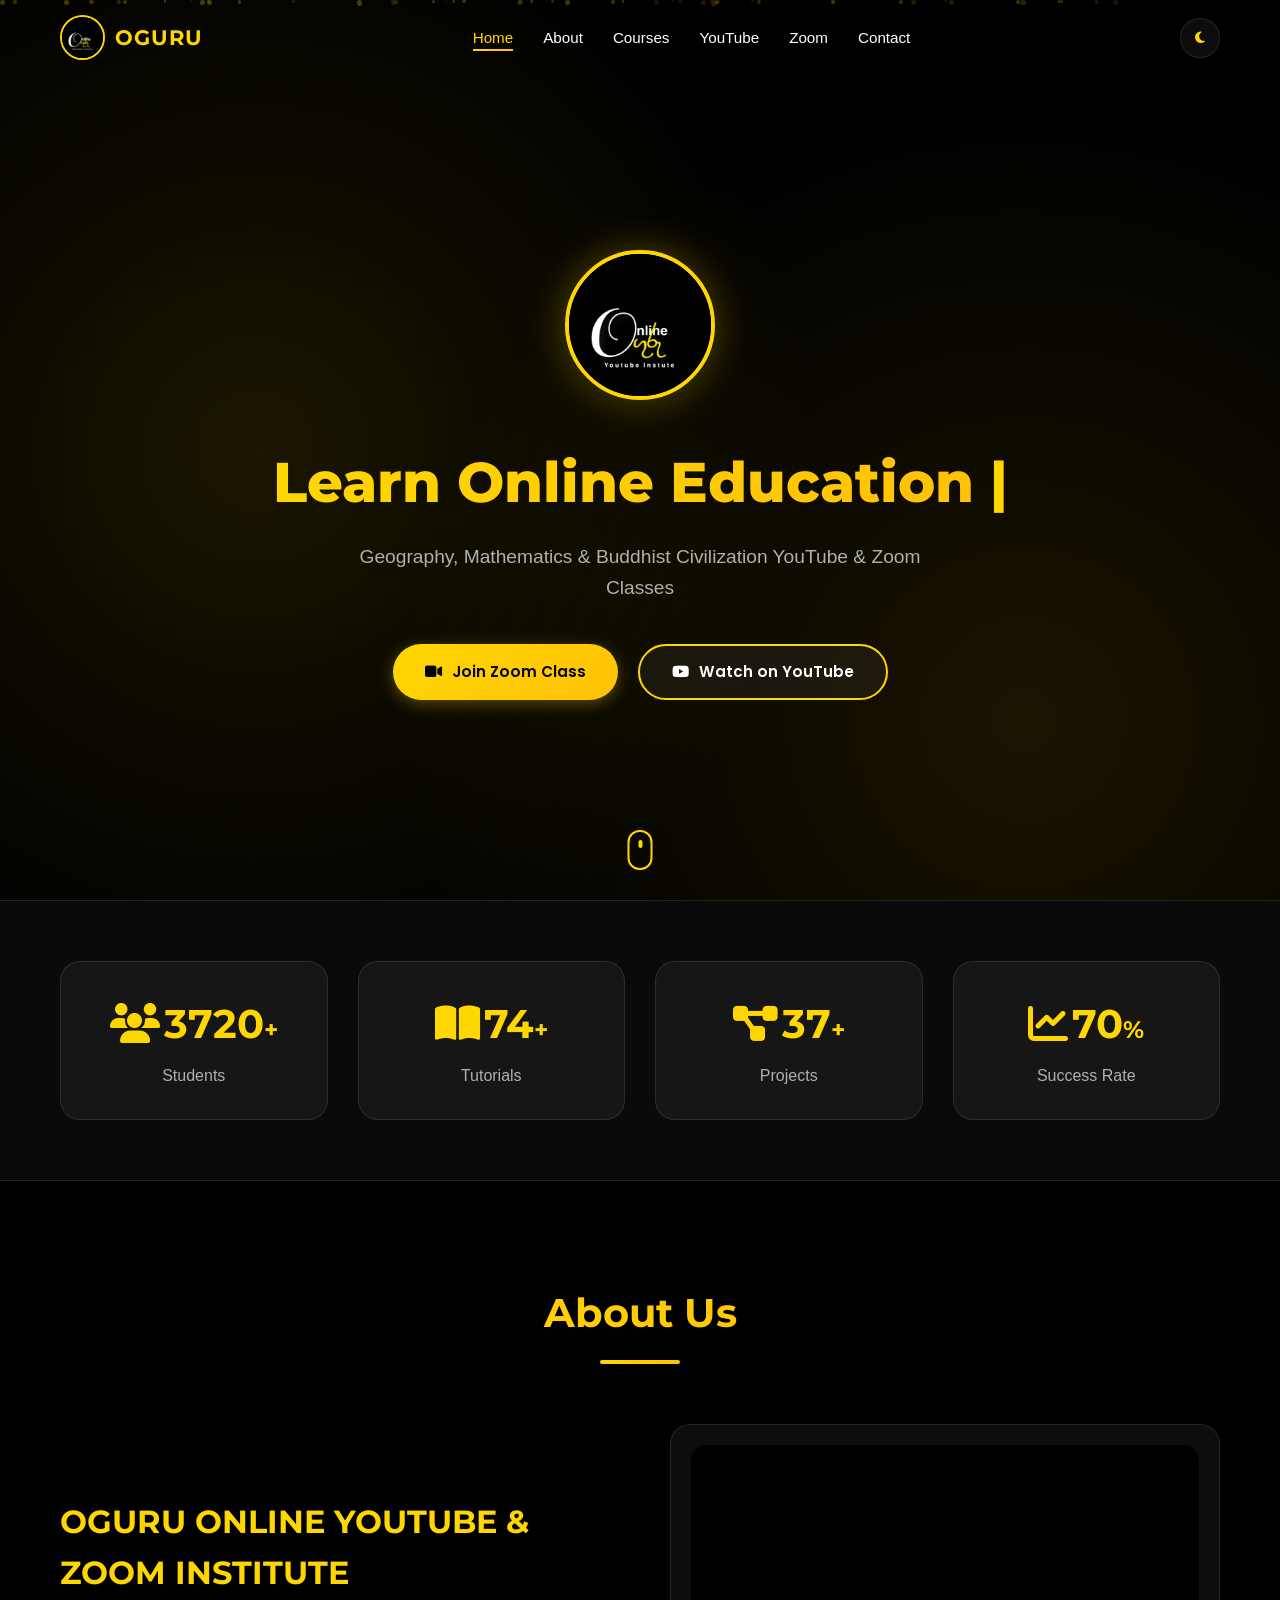
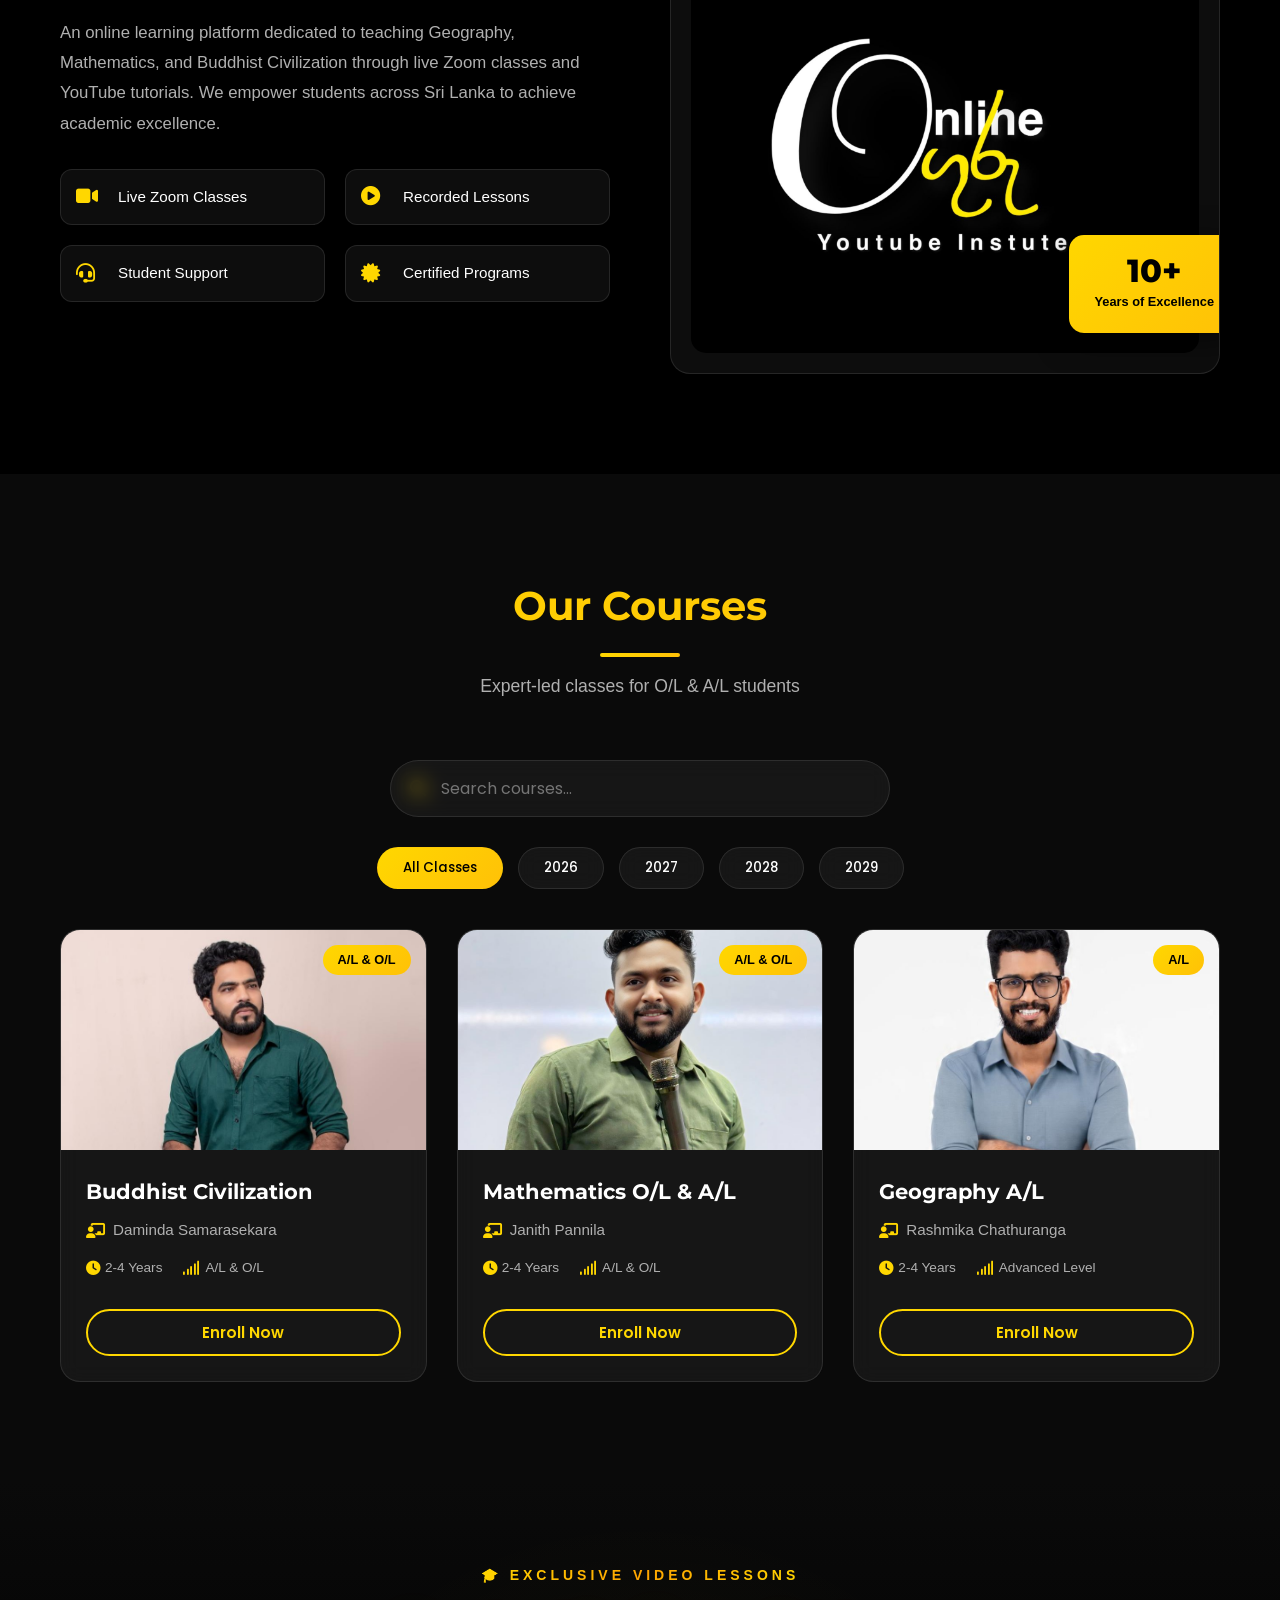
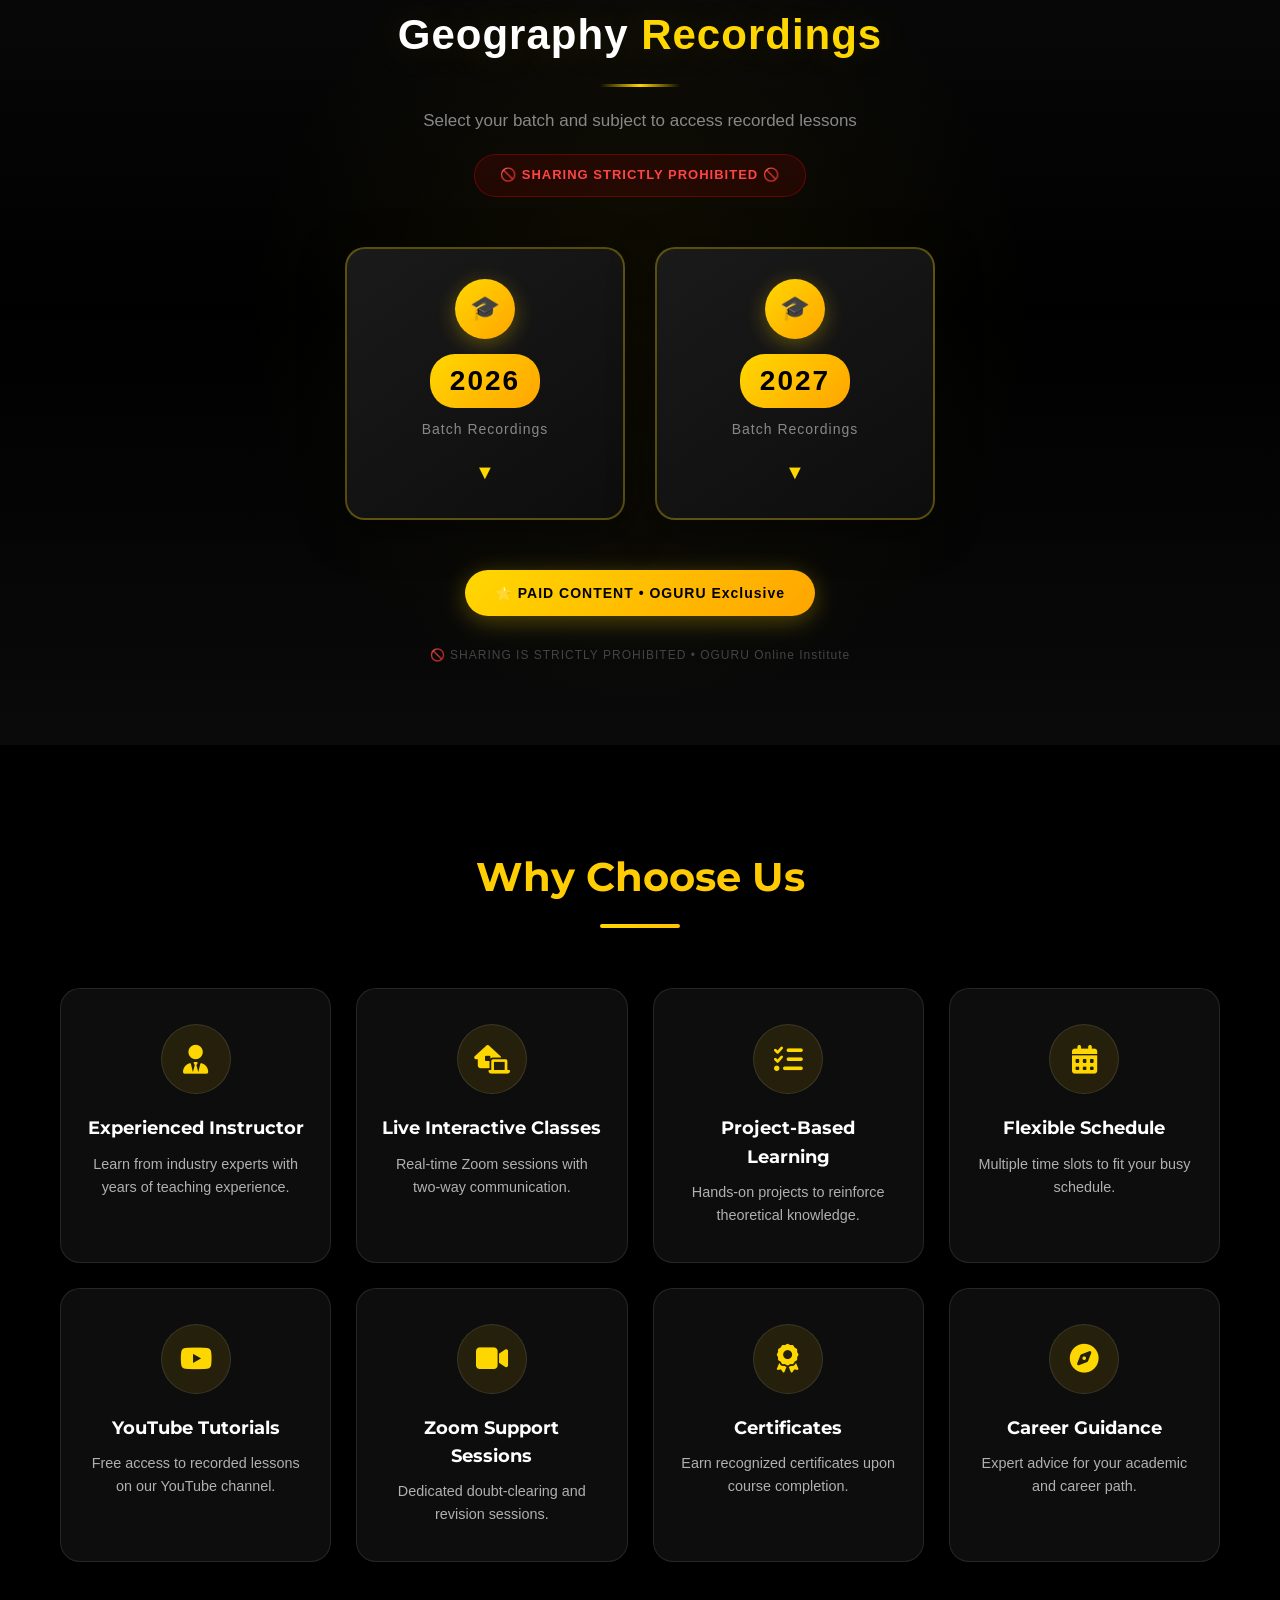
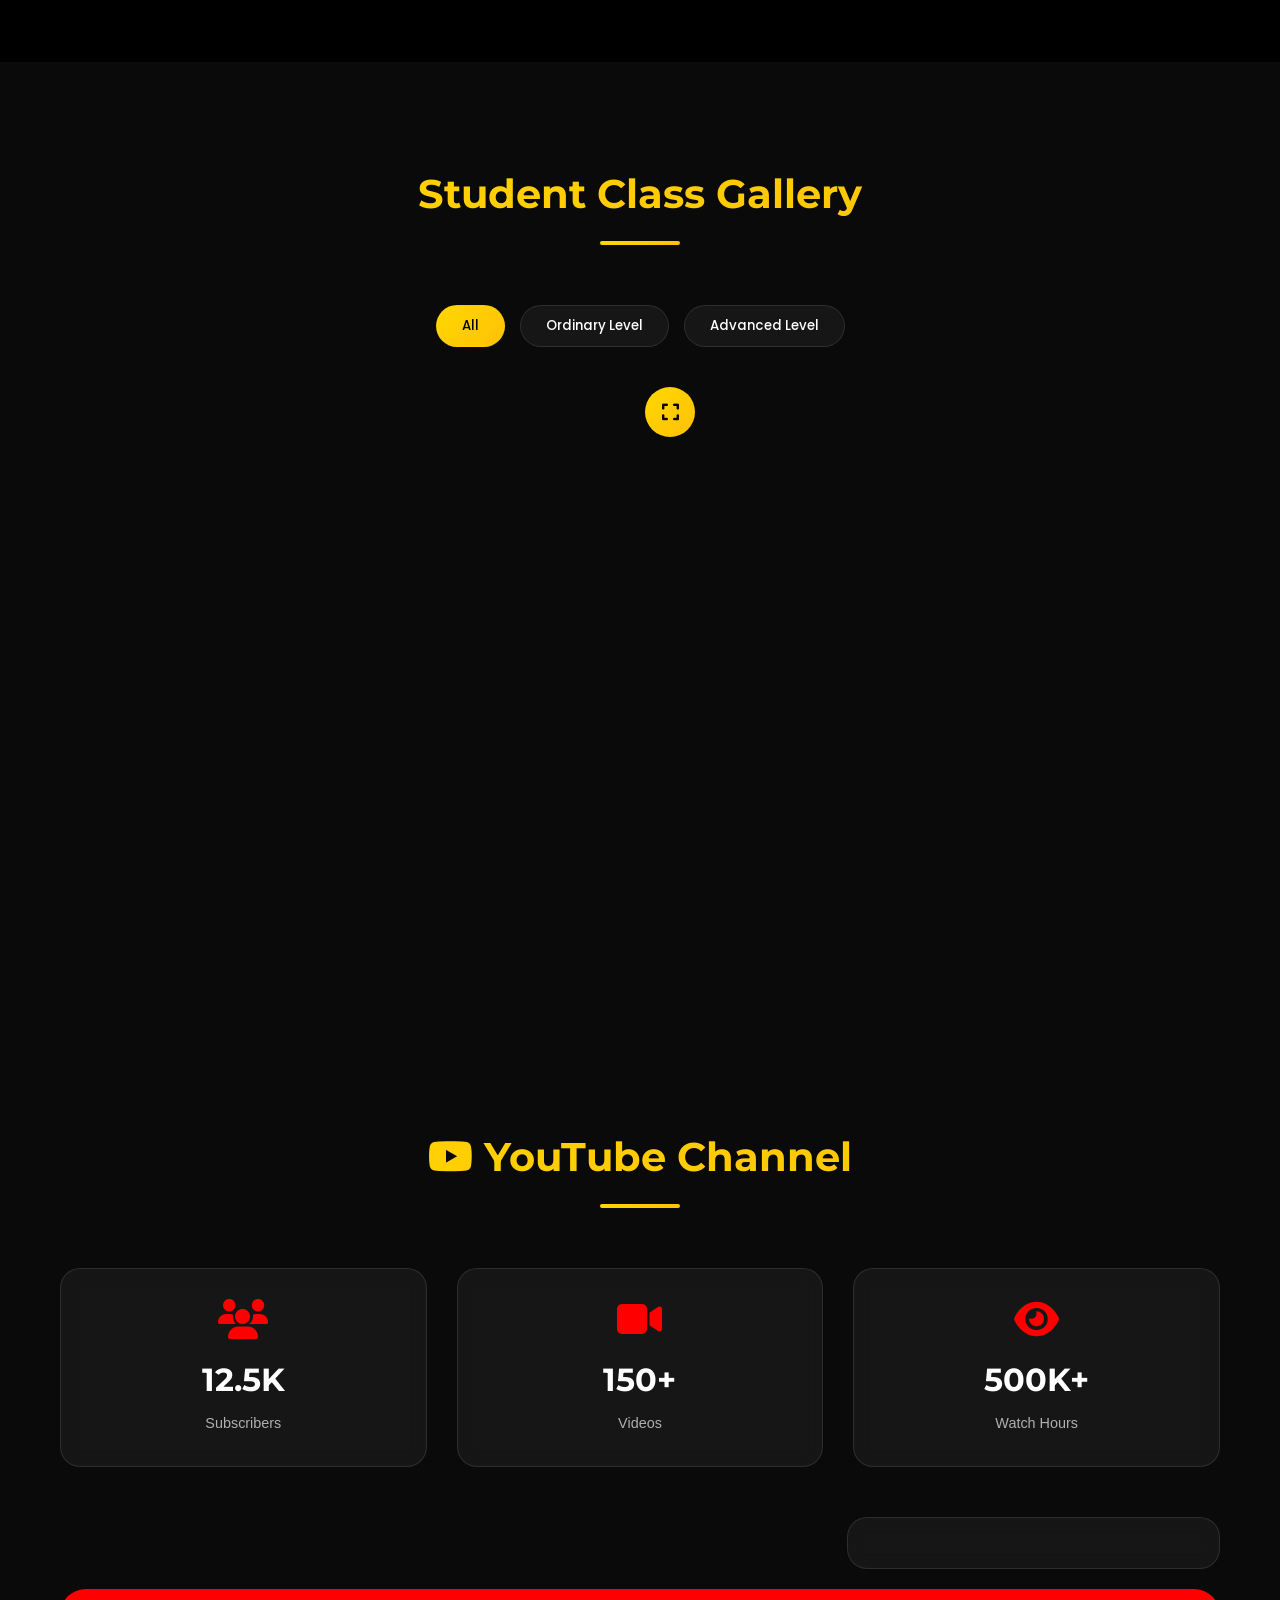
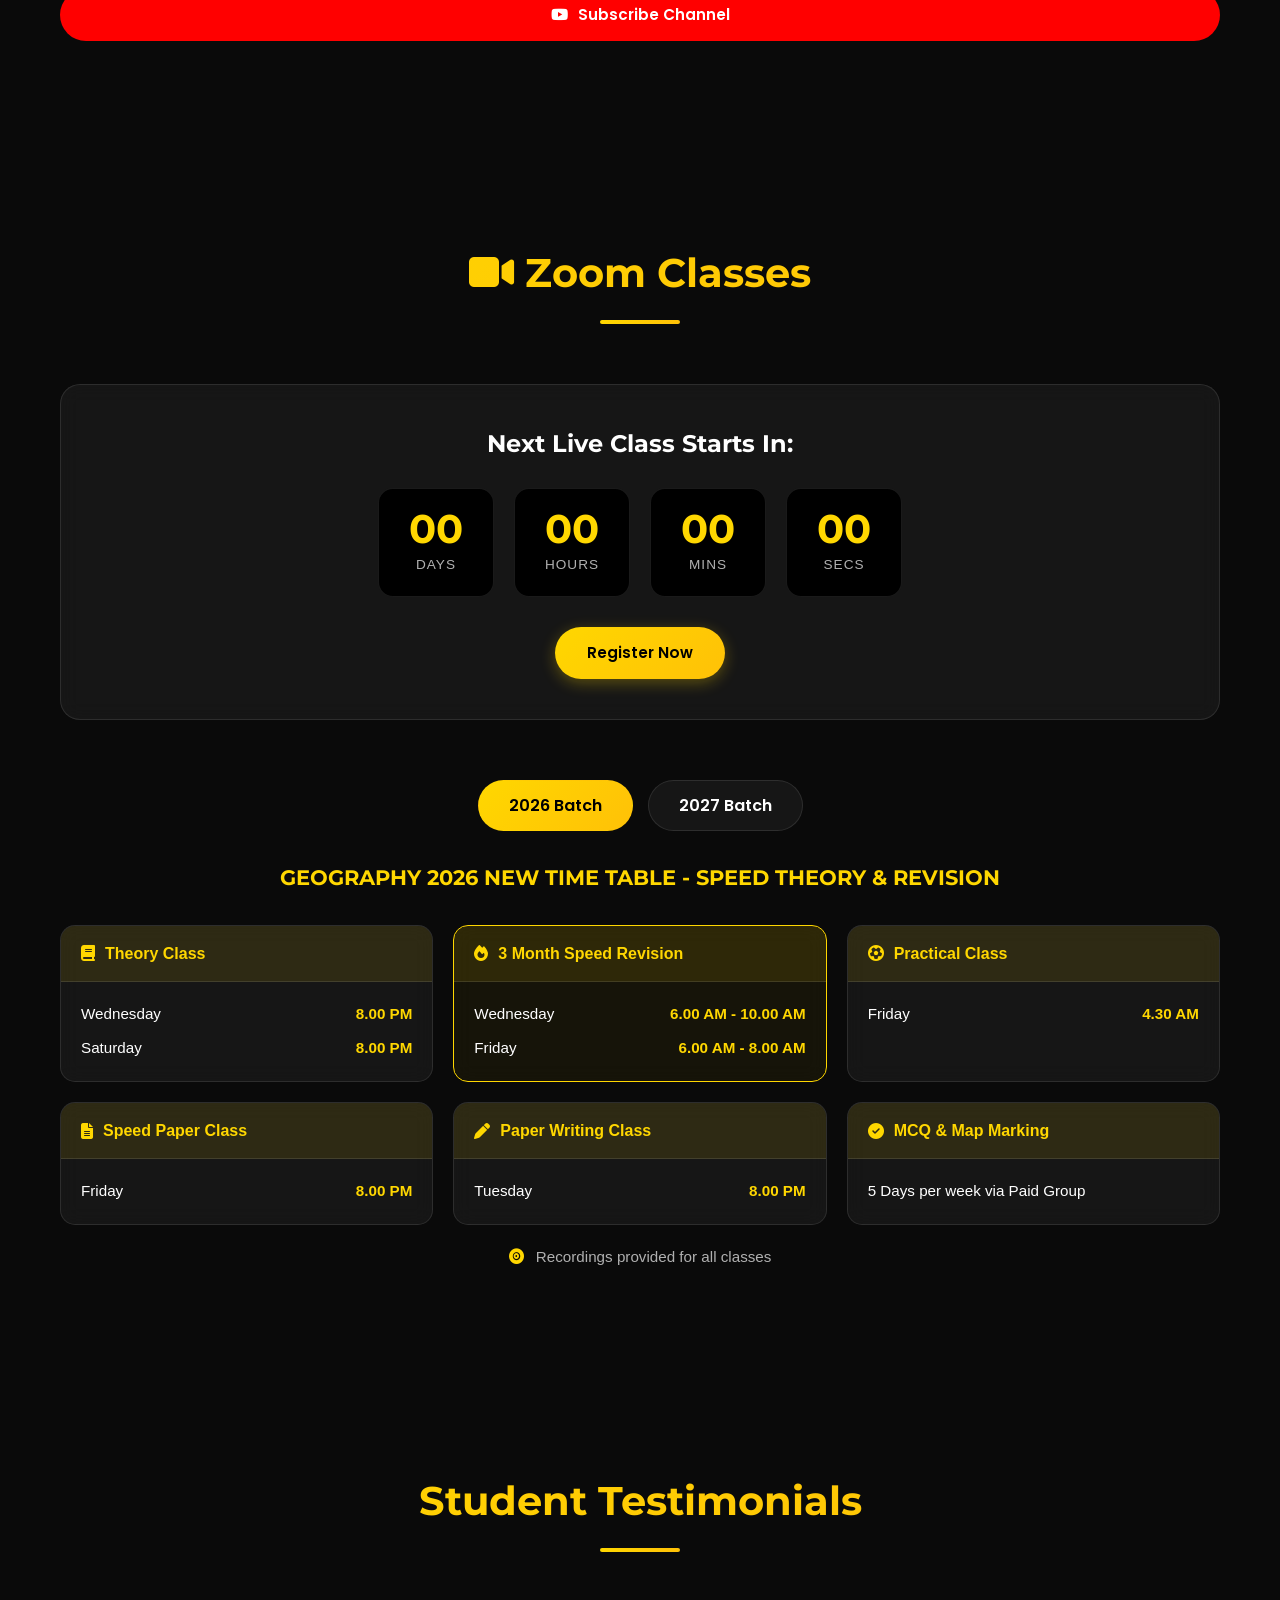
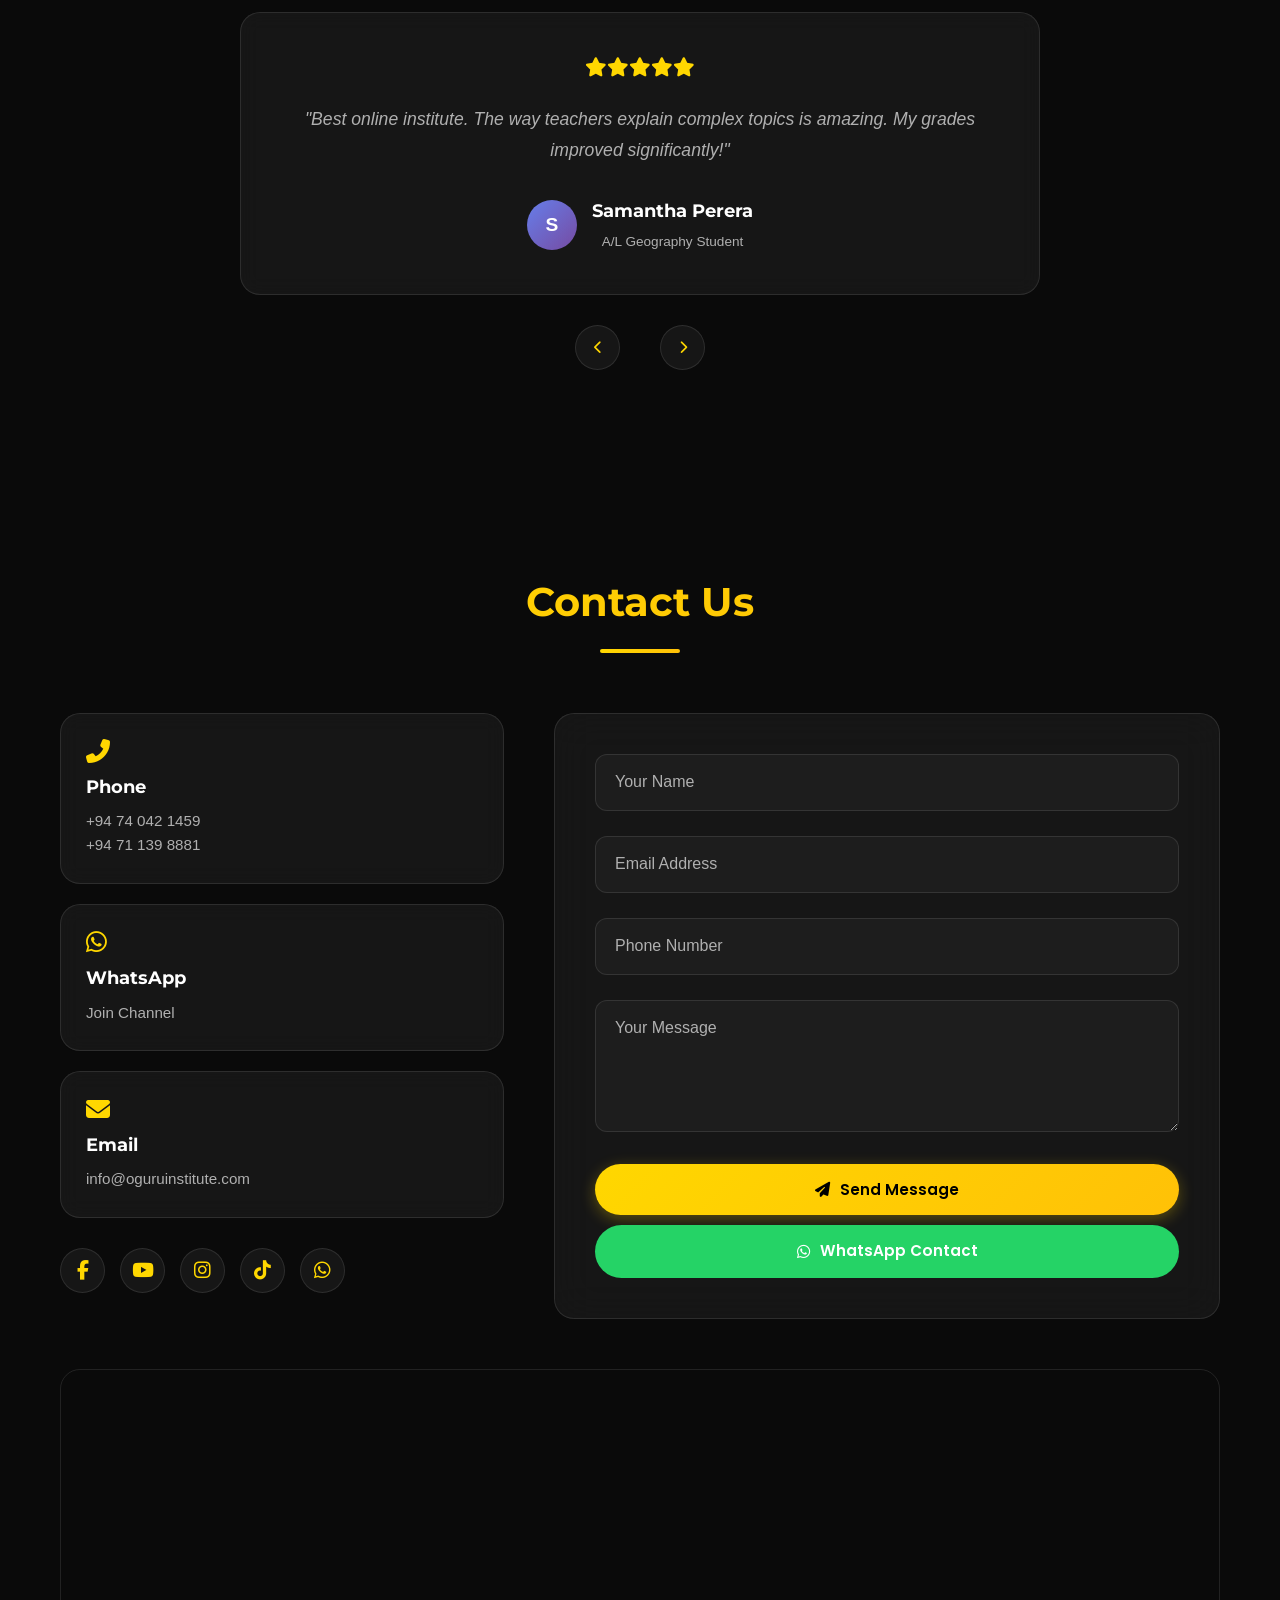
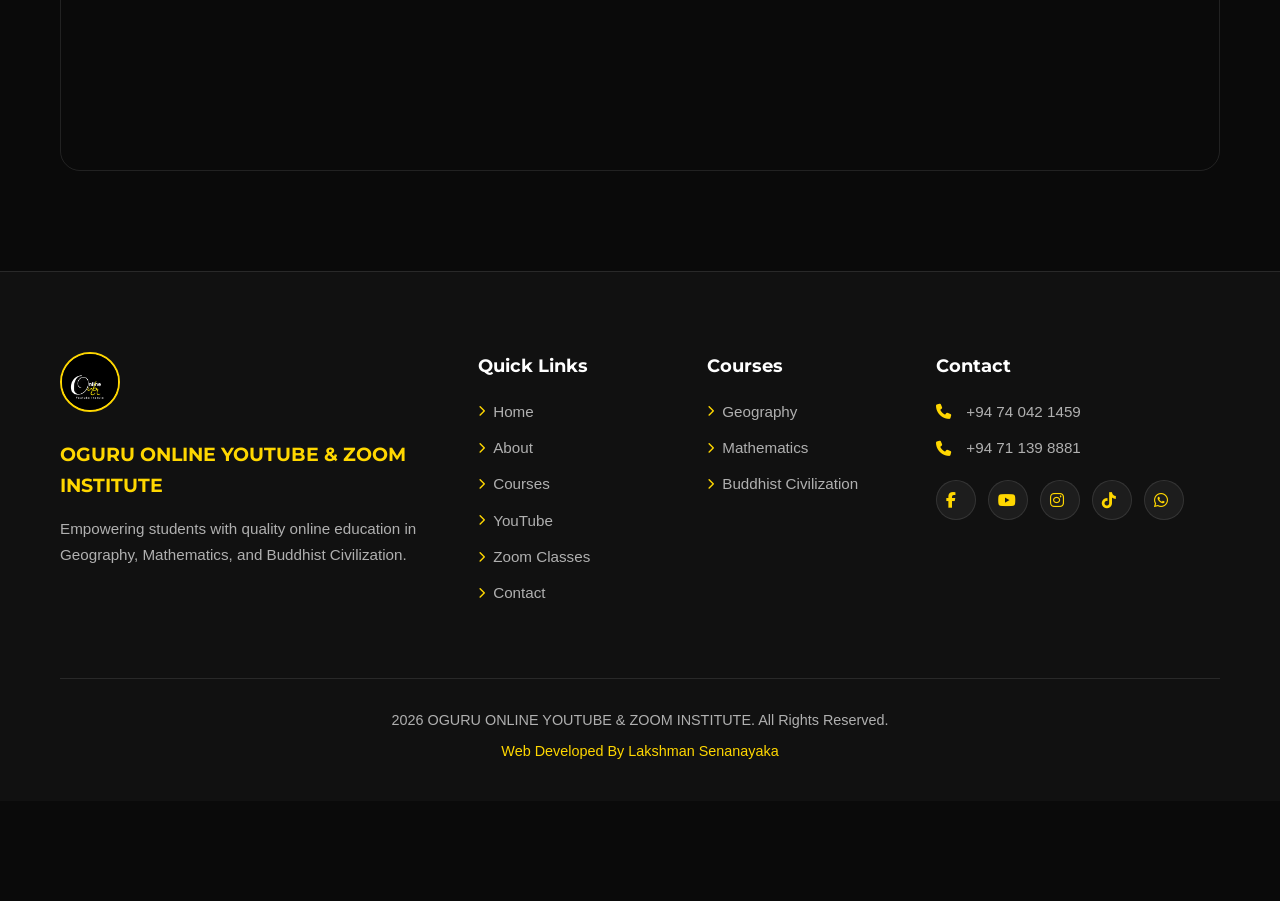
==== commit 6d244dc5: "Update HTML structure and content for clarity" ====
--- a/index.html
+++ b/index.html
@@ -195,7 +195,7 @@
             </div>
         </div>
     </section>
-    <!DOCTYPE html>
+<!DOCTYPE html>
 <html lang="en">
 <head>
     <meta charset="UTF-8">
@@ -247,7 +247,14 @@
         .video-list-header { display: flex; align-items: center; justify-content: space-between; margin-bottom: 25px; padding: 0 10px; }
         .video-list-title { color: #FFD700; font-size: 22px; font-weight: 700; letter-spacing: 2px; }
         .video-list-count { background: rgba(255, 215, 0, 0.1); color: #FFD700; padding: 5px 15px; border-radius: 20px; font-size: 13px; font-weight: 600; border: 1px solid rgba(255, 215, 0, 0.3); }
-        .video-grid { display: grid; grid-template-columns: repeat(auto-fit, minmax(320px, 1fr)); gap: 25px; }
+
+        /* SCROLLABLE VIDEO GRID */
+        .video-grid { display: grid; grid-template-columns: repeat(auto-fit, minmax(320px, 1fr)); gap: 25px; max-height: 80vh; overflow-y: auto; padding-right: 10px; }
+        .video-grid::-webkit-scrollbar { width: 6px; }
+        .video-grid::-webkit-scrollbar-track { background: rgba(255, 215, 0, 0.05); border-radius: 10px; }
+        .video-grid::-webkit-scrollbar-thumb { background: rgba(255, 215, 0, 0.3); border-radius: 10px; }
+        .video-grid::-webkit-scrollbar-thumb:hover { background: rgba(255, 215, 0, 0.5); }
+
         .video-card { background: linear-gradient(145deg, #1a1a1a, #0d0d0d); border: 1px solid rgba(255, 215, 0, 0.15); border-radius: 16px; overflow: hidden; transition: all 0.4s ease; box-shadow: 0 10px 40px rgba(0, 0, 0, 0.5); }
         .video-card:hover { border-color: #FFD700; transform: translateY(-5px); box-shadow: 0 20px 60px rgba(255, 215, 0, 0.15); }
         .video-player { position: relative; padding-bottom: 56.25%; height: 0; overflow: hidden; background: #000; }
@@ -266,7 +273,7 @@
         .paid-badge { display: inline-flex; align-items: center; gap: 10px; background: linear-gradient(135deg, #FFD700, #FFA500); color: #000; padding: 12px 30px; border-radius: 30px; font-size: 14px; font-weight: 700; letter-spacing: 1px; box-shadow: 0 5px 25px rgba(255, 215, 0, 0.3); }
         .geo-footer { margin-top: 30px; color: #444; font-size: 12px; letter-spacing: 1px; position: relative; z-index: 1; }
 
-        @media (max-width: 768px) { .geo-title { font-size: 32px; } .batch-btn { min-width: 100%; padding: 25px 30px; } .subject-grid { grid-template-columns: 1fr; } .video-grid { grid-template-columns: 1fr; } }
+        @media (max-width: 768px) { .geo-title { font-size: 32px; } .batch-btn { min-width: 100%; padding: 25px 30px; } .subject-grid { grid-template-columns: 1fr; } .video-grid { grid-template-columns: 1fr; max-height: 70vh; } }
     </style>
 <base target="_blank">
 </head>
@@ -634,16 +641,16 @@
             </div>
         </div>
 
-        <!-- 2027 අභ්‍යන්තර ව්‍යුහය පාෂාණ හා පස (7 Lessons) -->
+        <!-- 2027 - පෂාණ හා පස (7 Lessons) -->
         <div class="video-container" id="videos-2027-bawthika">
             <div class="video-list-header">
-                <div class="video-list-title">🪨 2027 2nd Group පාෂාණ හා පස</div>
+                <div class="video-list-title">🪨 2027 2nd Group - බෞතික පාඩම</div>
                 <div class="video-list-count">7 Lessons</div>
             </div>
             <div class="video-grid">
                 <div class="video-card">
                     <div class="video-player">
-                        <iframe src="https://www.youtube.com/embed/KgkKiHXO_Uw?rel=0&modestbranding=1" title="බෞතික පාඩ් - Lesson 1" allowfullscreen></iframe>
+                        <iframe src="https://www.youtube.com/embed/KgkKiHXO_Uw?rel=0&modestbranding=1" title="බෞතික පාඩම - Lesson 1" allowfullscreen></iframe>
                     </div>
                     <div class="video-info">
                         <div class="video-meta-header">
@@ -662,7 +669,7 @@
                             <div class="video-lesson-num">Lesson 02</div>
                             <div class="video-date">2026-03-26</div>
                         </div>
-                        <h3 class="video-title">පාෂාණ හා පස - Theory Continuation</h3>
+                        <h3 class="video-title">පාෂාණ හා පස - Theory </h3>
                     </div>
                 </div>
                 <div class="video-card">
@@ -686,7 +693,7 @@
                             <div class="video-lesson-num">Lesson 04</div>
                             <div class="video-date">2026-05-04</div>
                         </div>
-                        <h3 class="video-title">පාෂාණ හා පස - Practical Applications</h3>
+                        <h3 class="video-title">පාෂාණ හා පස </h3>
                     </div>
                 </div>
                 <div class="video-card">
@@ -698,7 +705,7 @@
                             <div class="video-lesson-num">Lesson 05</div>
                             <div class="video-date">2026-05-18</div>
                         </div>
-                        <h3 class="video-title">පෘථිවි අභ්‍යන්තර ව්‍යුහය - Case Studies</h3>
+                        <h3 class="video-title">පෘථිවි අභ්‍යන්තර ව්‍යුහය </h3>
                     </div>
                 </div>
                 <div class="video-card">
@@ -710,7 +717,7 @@
                             <div class="video-lesson-num">Lesson 06</div>
                             <div class="video-date">2026-05-25</div>
                         </div>
-                        <h3 class="video-title">පාෂාණ හා පස -  Part 1</h3>
+                        <h3 class="video-title">පාෂාණ හා පස </h3>
                     </div>
                 </div>
                 <div class="video-card">
@@ -722,7 +729,7 @@
                             <div class="video-lesson-num">Lesson 07</div>
                             <div class="video-date">2026-06-01</div>
                         </div>
-                        <h3 class="video-title">පෘථිවි අභ්‍යන්තර ව්‍යුහය - Final Revision</h3>
+                        <h3 class="video-title">පෘථිවි අභ්‍යන්තර ව්‍යුහය </h3>
                     </div>
                 </div>
             </div>
@@ -731,17 +738,10 @@
             </div>
         </div>
 
-        <!-- Paid Badge -->
         <div class="paid-badge-container">
-            <div class="paid-badge">
-                ⭐ PAID CONTENT • OGURU Exclusive
-            </div>
-        </div>
-
-        <!-- Footer -->
-        <div class="geo-footer">
-            🚫 SHARING IS STRICTLY PROHIBITED • OGURU Online Institute
-        </div>
+            <div class="paid-badge">⭐ PAID CONTENT • OGURU Exclusive</div>
+        </div>
+        <div class="geo-footer">🚫 SHARING IS STRICTLY PROHIBITED • OGURU Online Institute</div>
 
     </section>
 
@@ -833,7 +833,7 @@
     </script>
 
 </body>
-</html>
+</html> 
     <!-- Why Choose Us -->
     <section id="why-us" class="why-us">
         <div class="container">
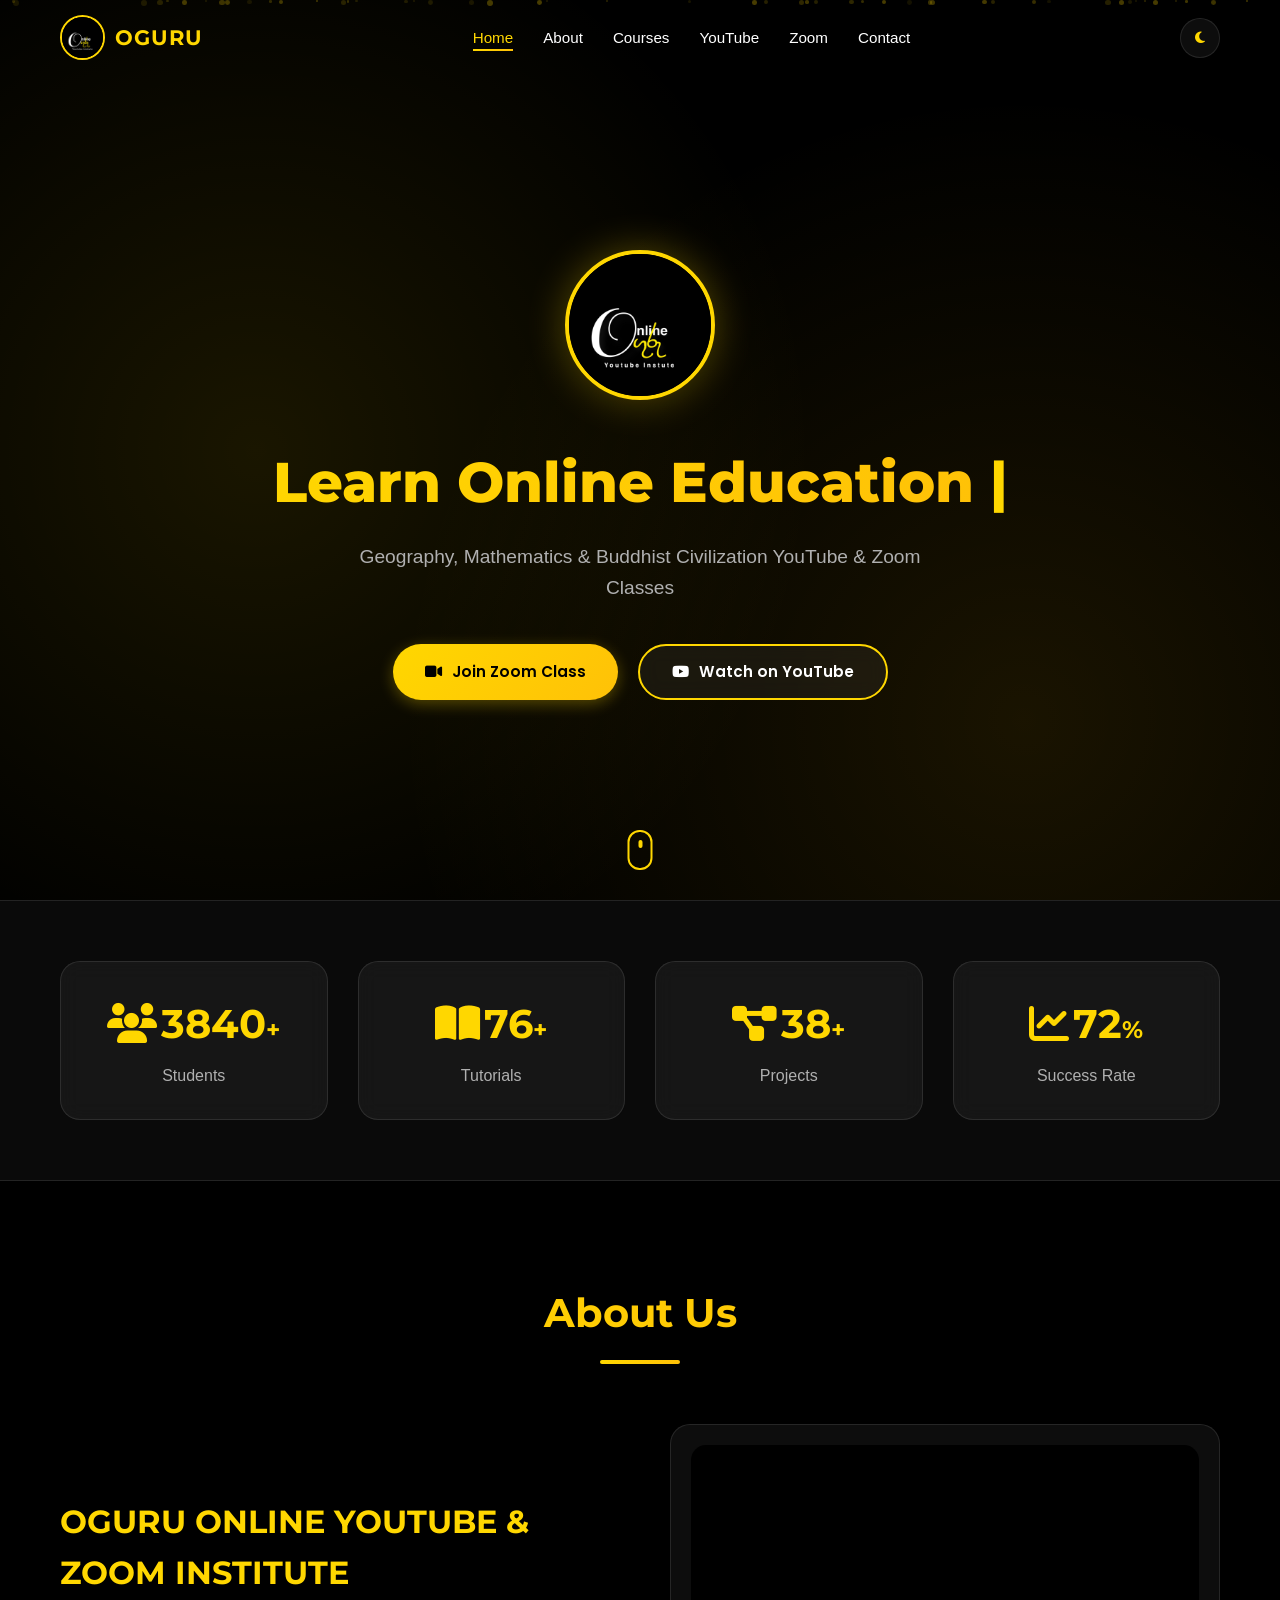
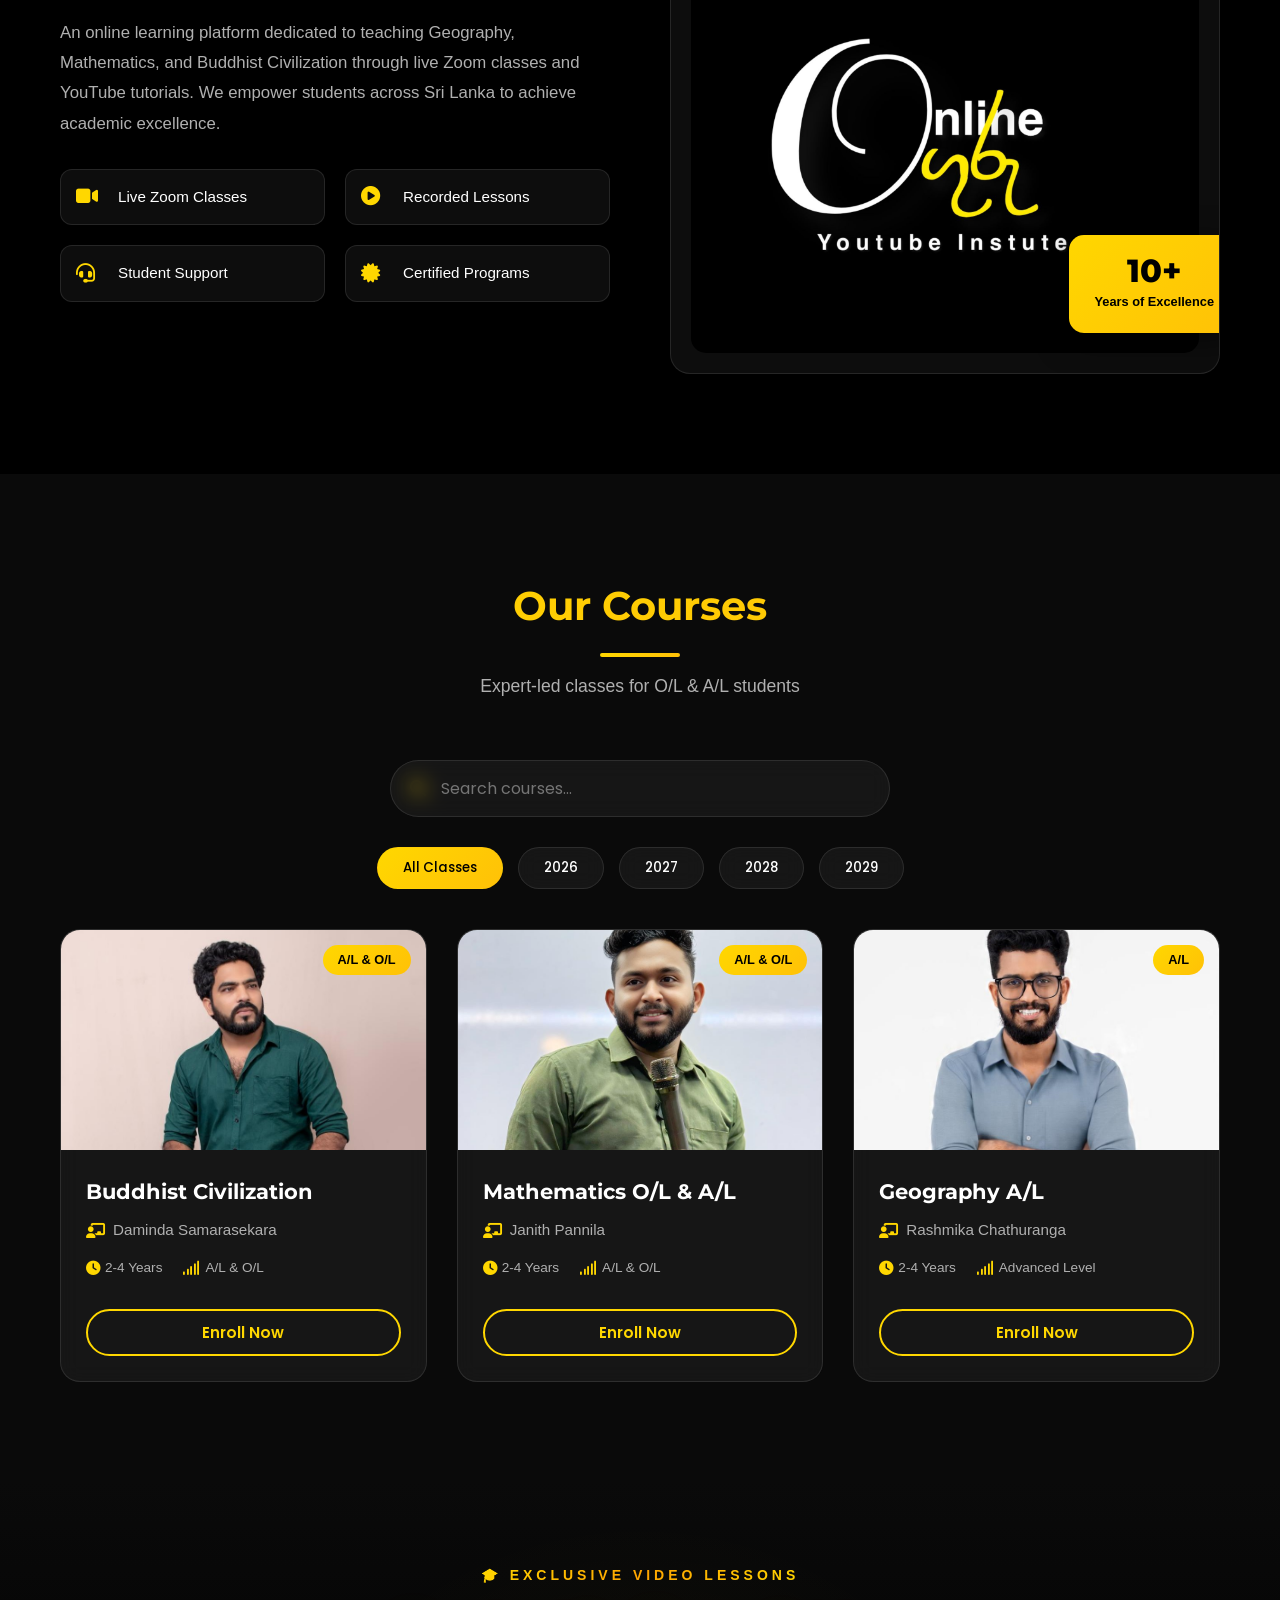
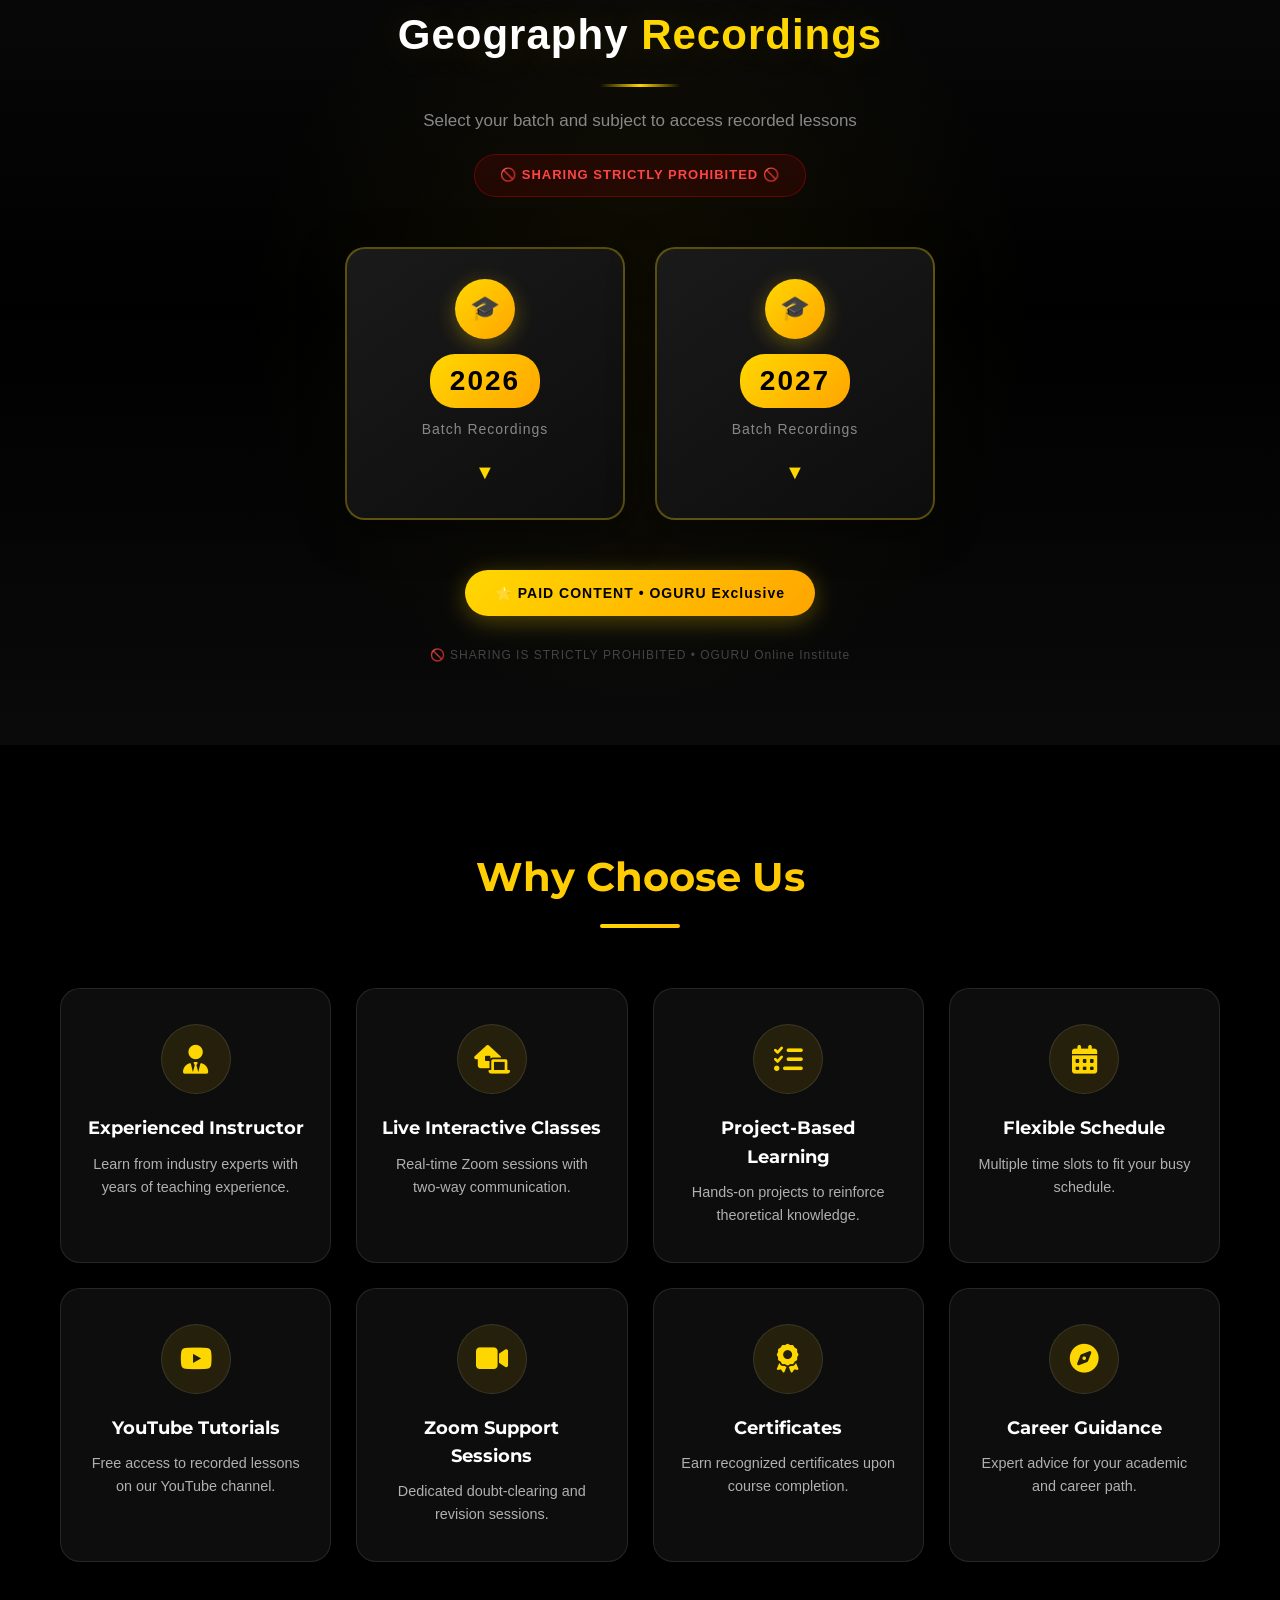
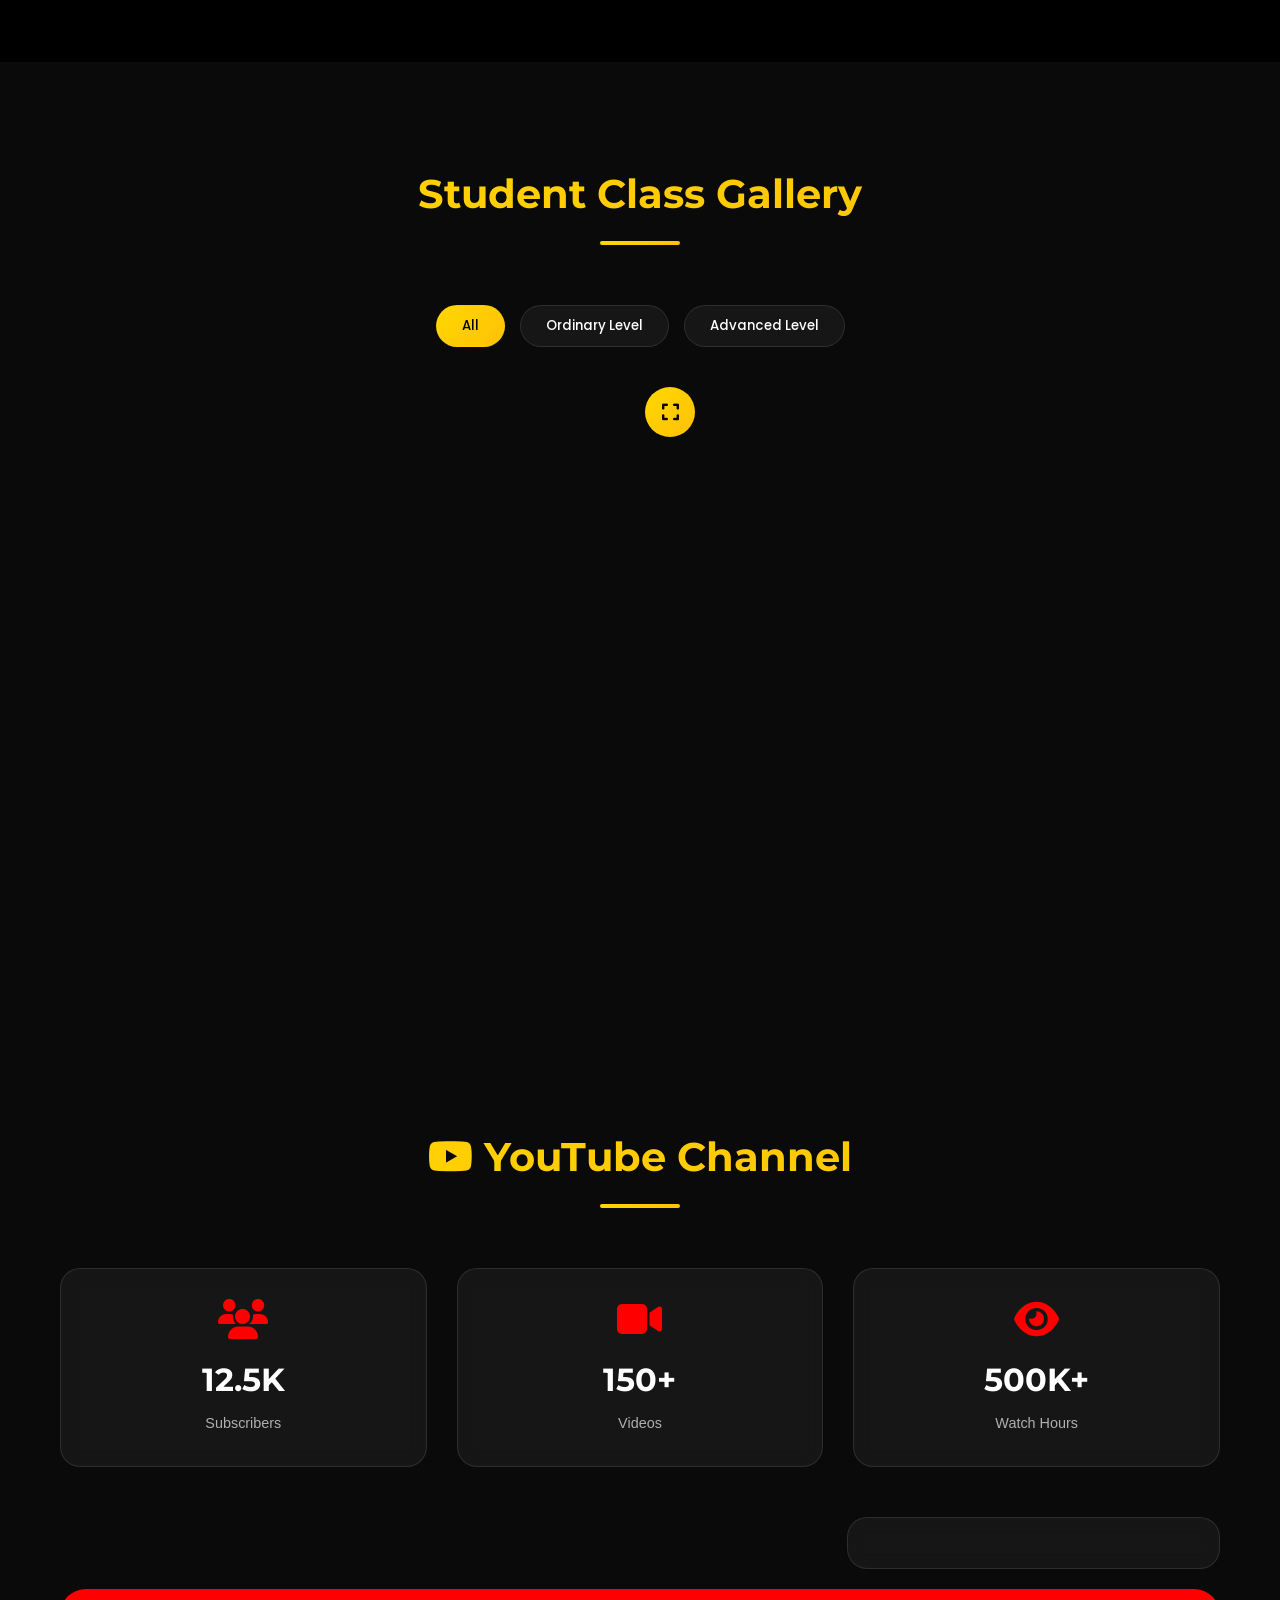
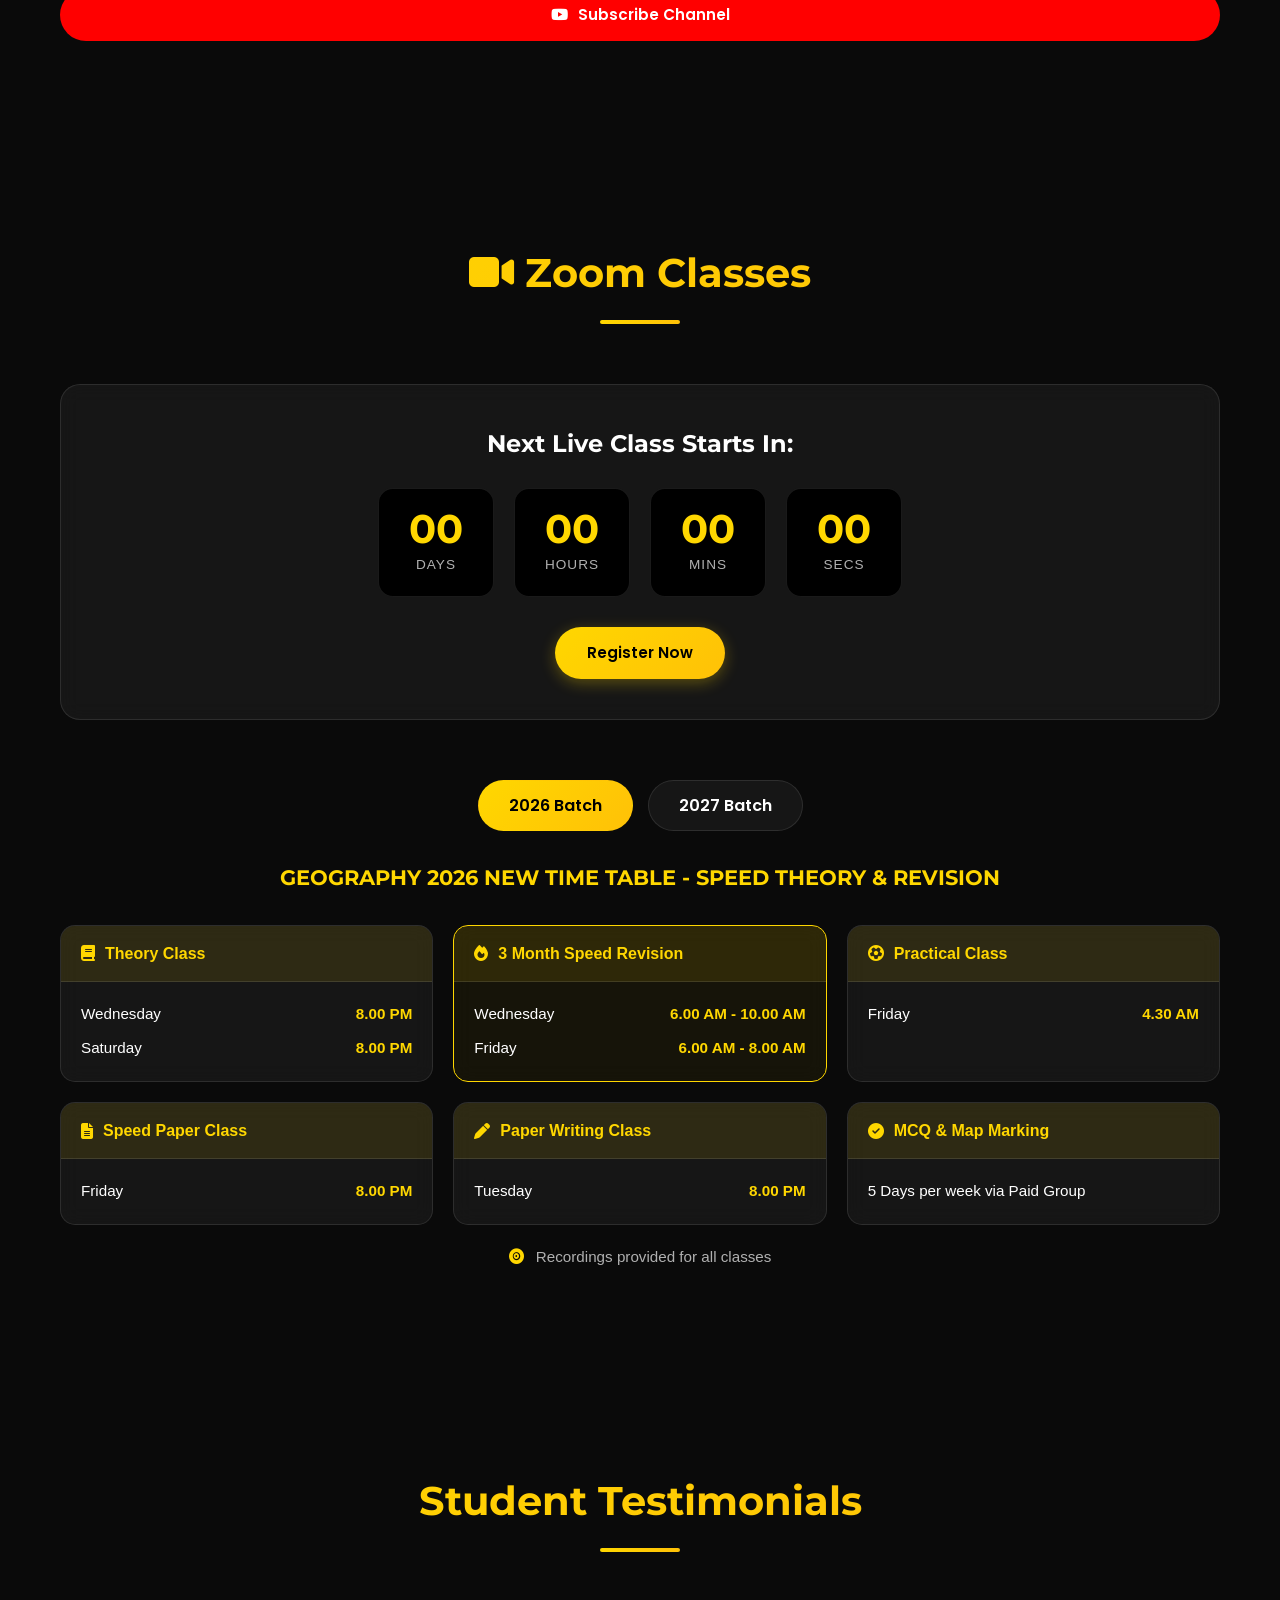
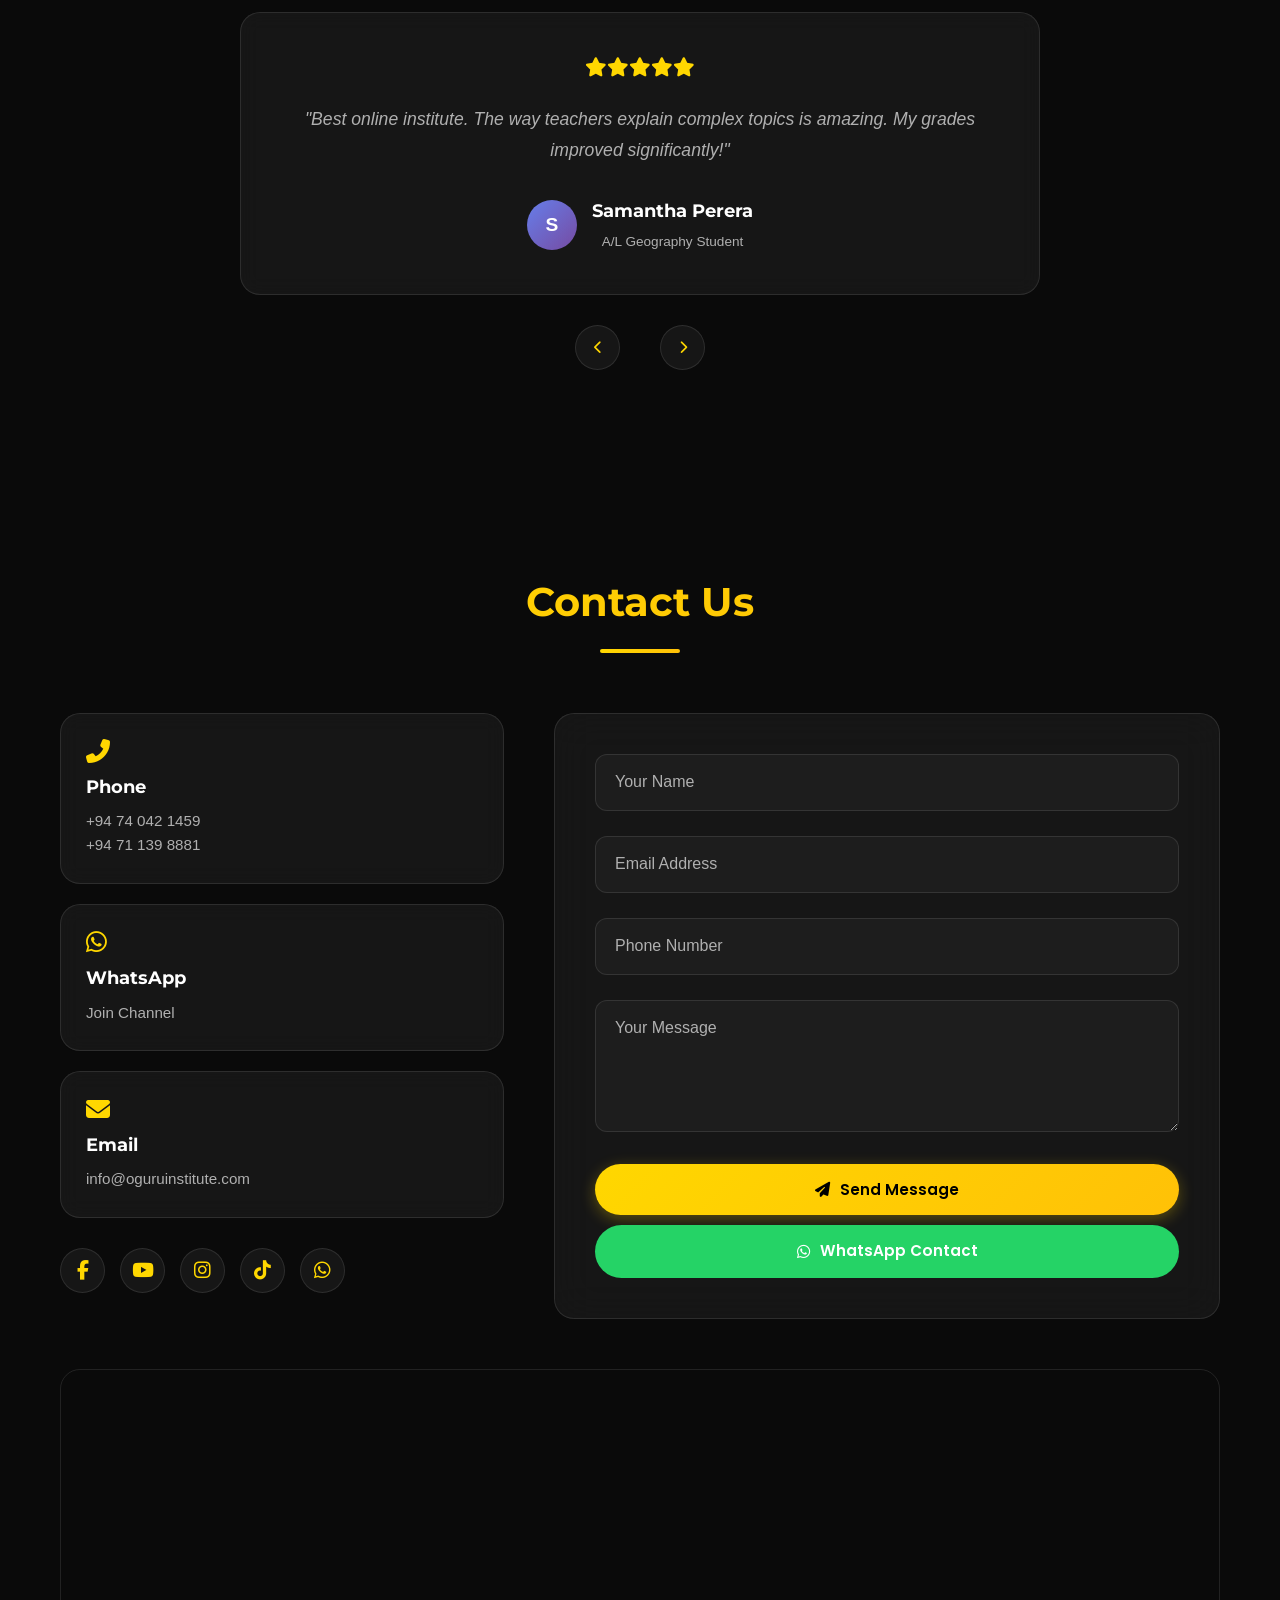
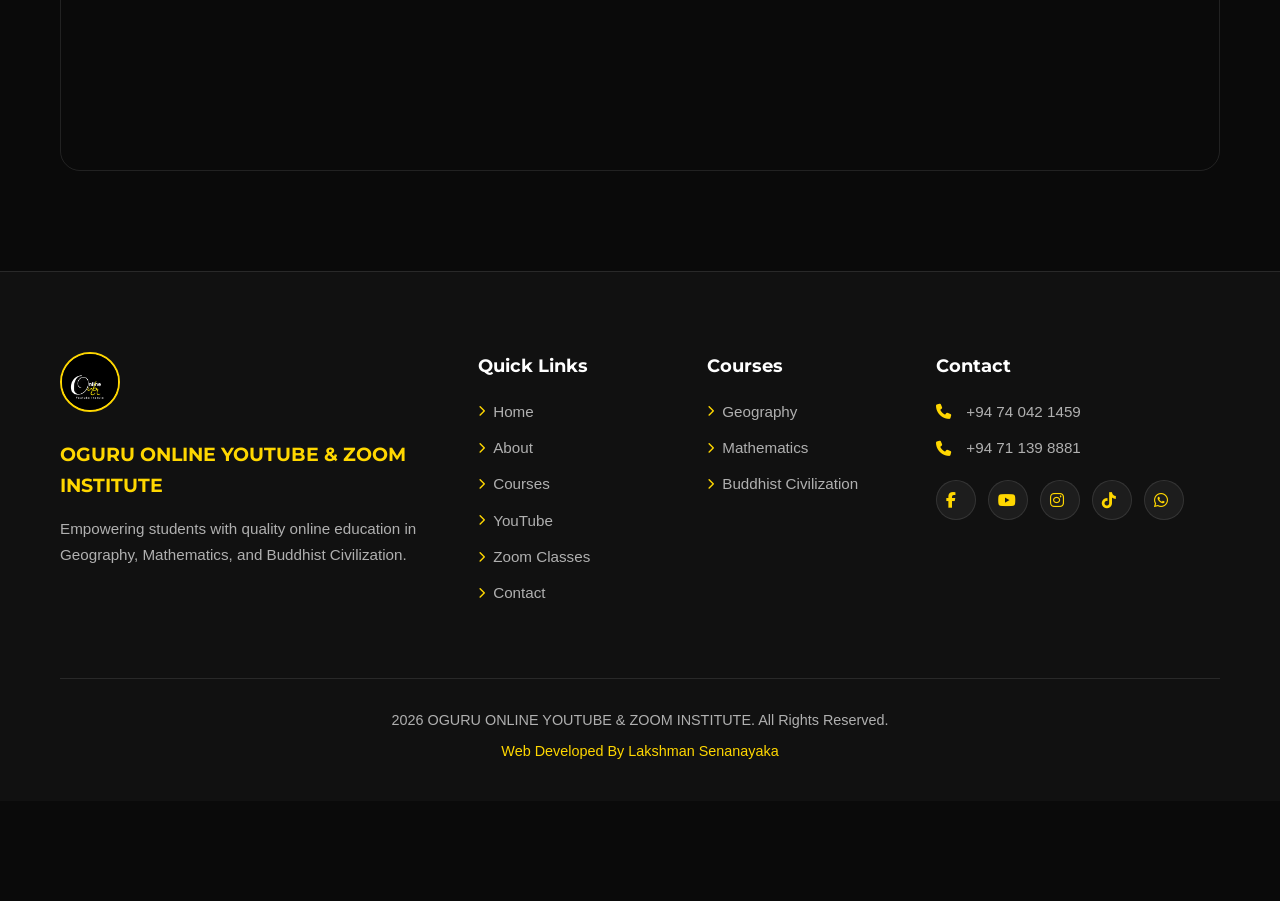
==== commit 28e3d60d: "Update subject name in index.html" ====
--- a/index.html
+++ b/index.html
@@ -341,7 +341,7 @@
                 </div>
                 <div class="subject-btn" onclick="selectSubject('2027', 'bawthika')" id="subject-2027-bawthika">
                     <div class="subject-icon">🪨</div>
-                    <div class="subject-name">බෞතික පාදම</div>
+                    <div class="subject-name">පාෂාණ හා පස</div>
                     <div class="subject-lessons">2nd Group - 7 Lessons</div>
                     <div class="subject-arrow">▼</div>
                 </div>
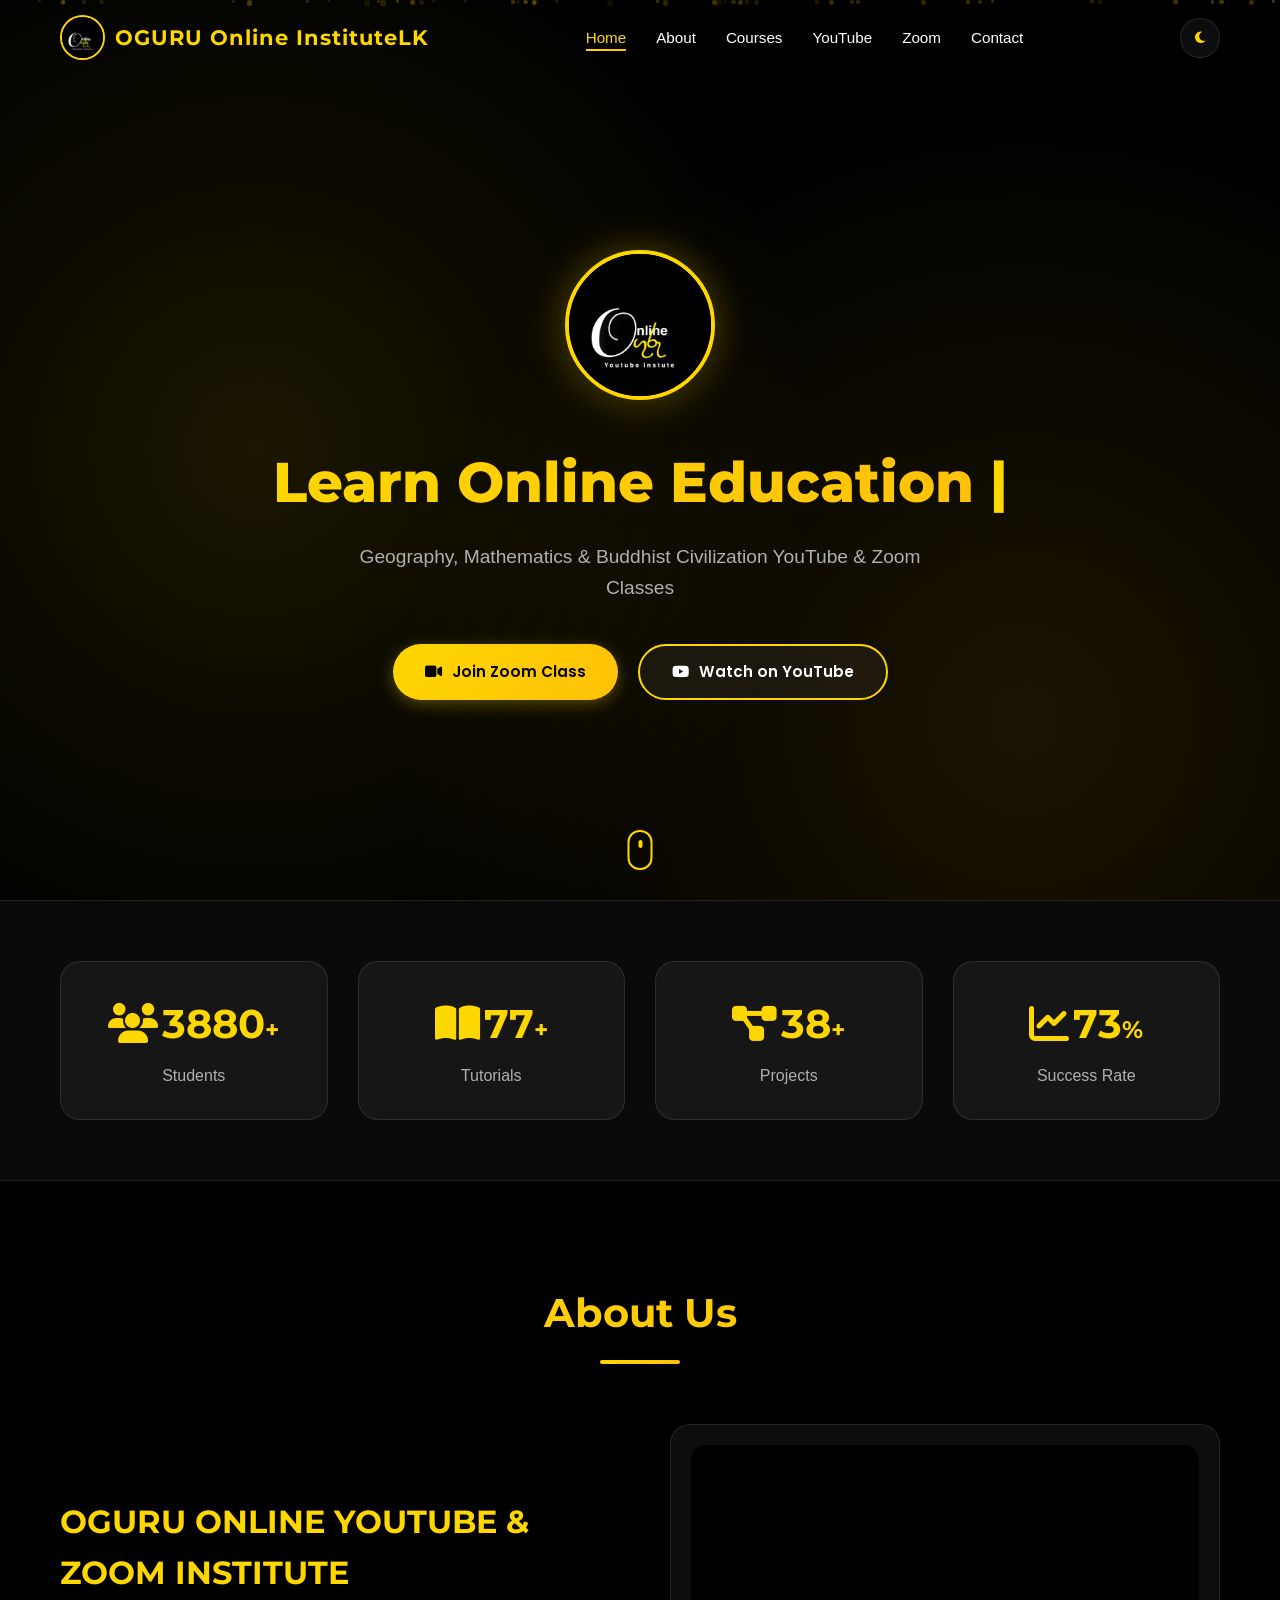
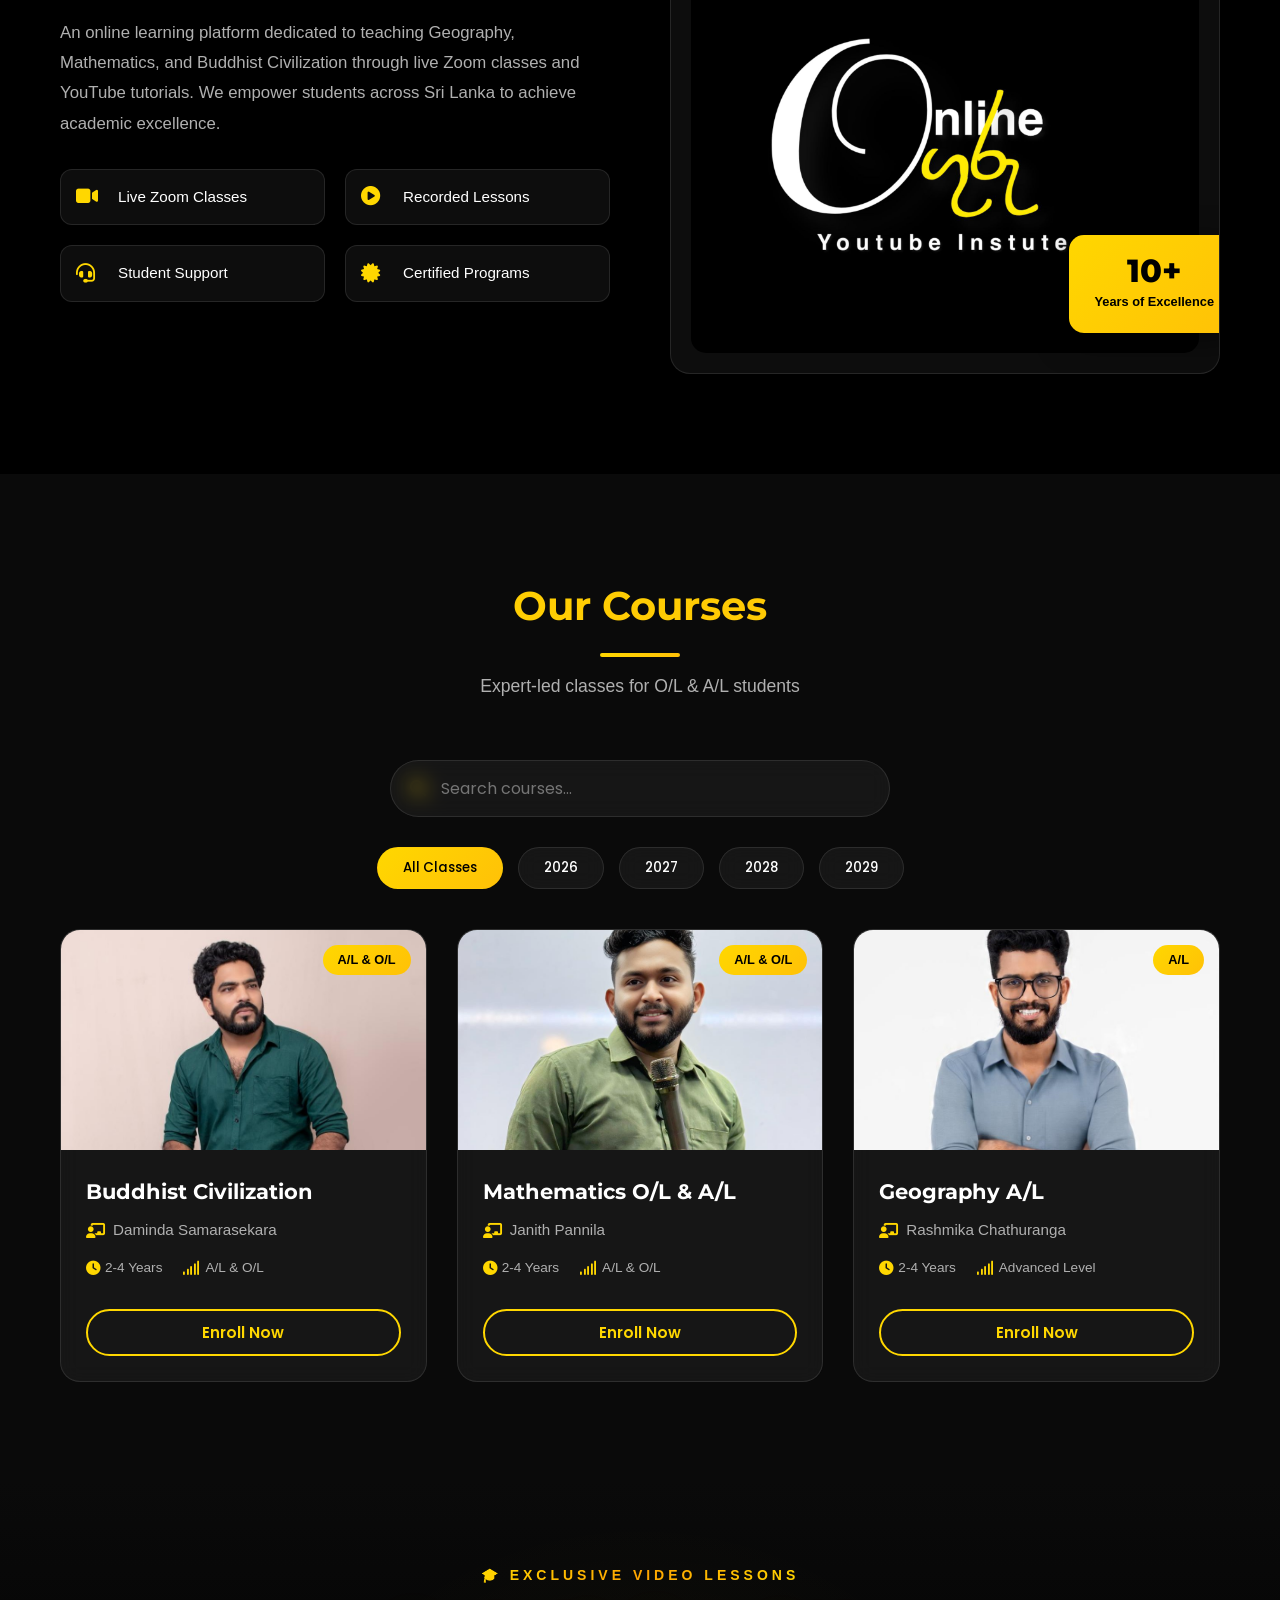
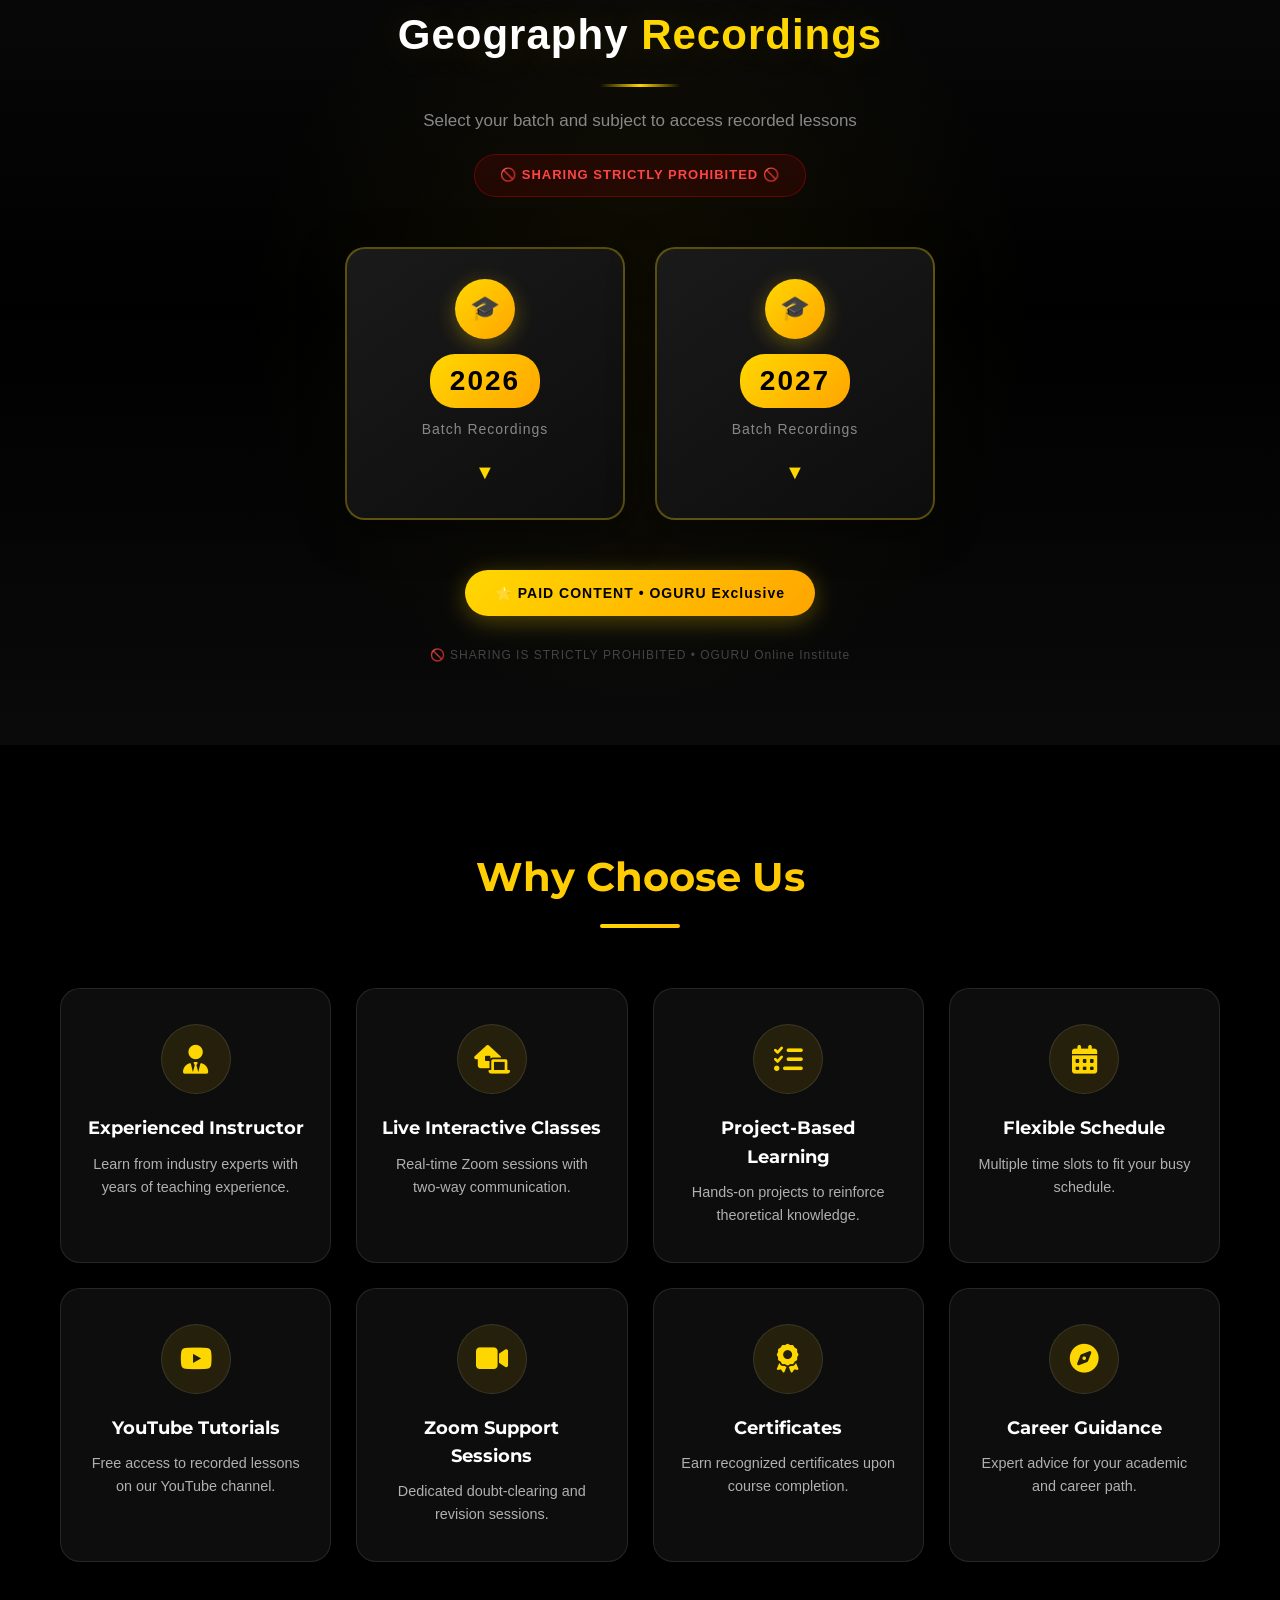
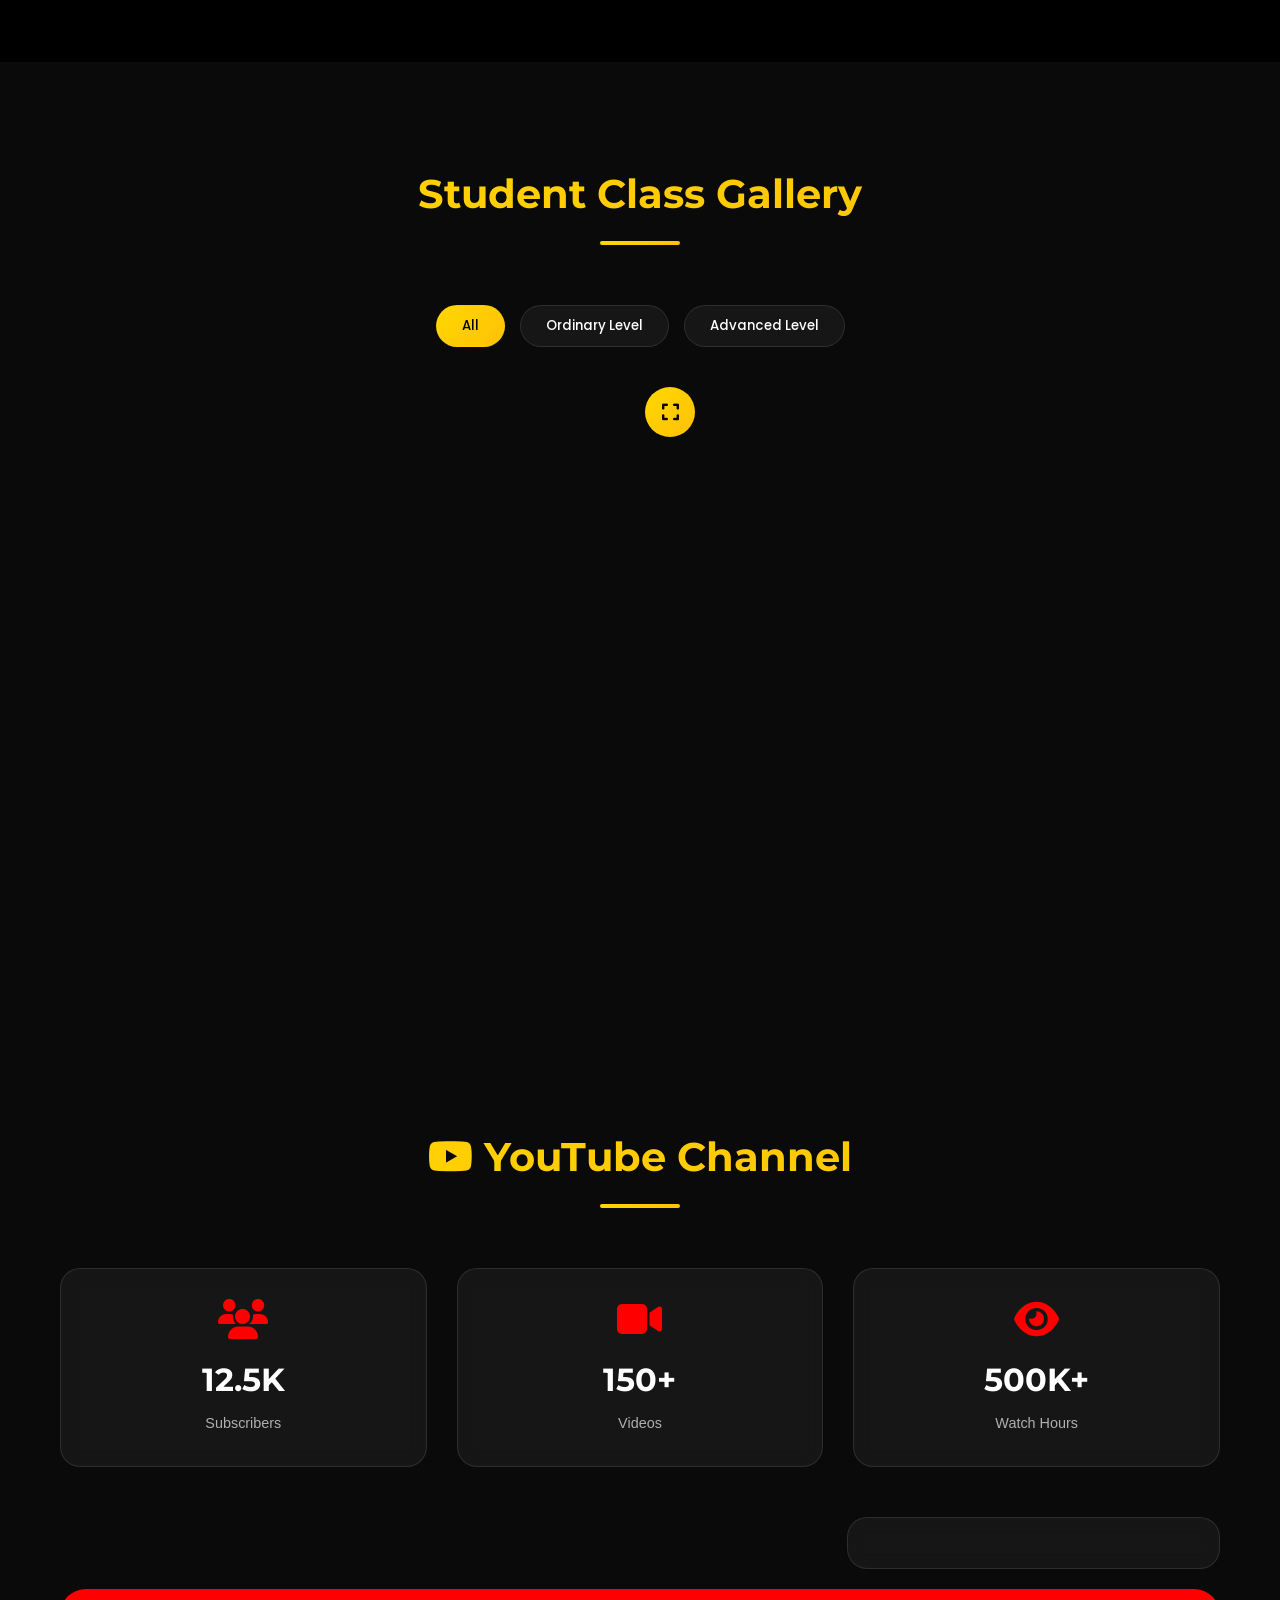
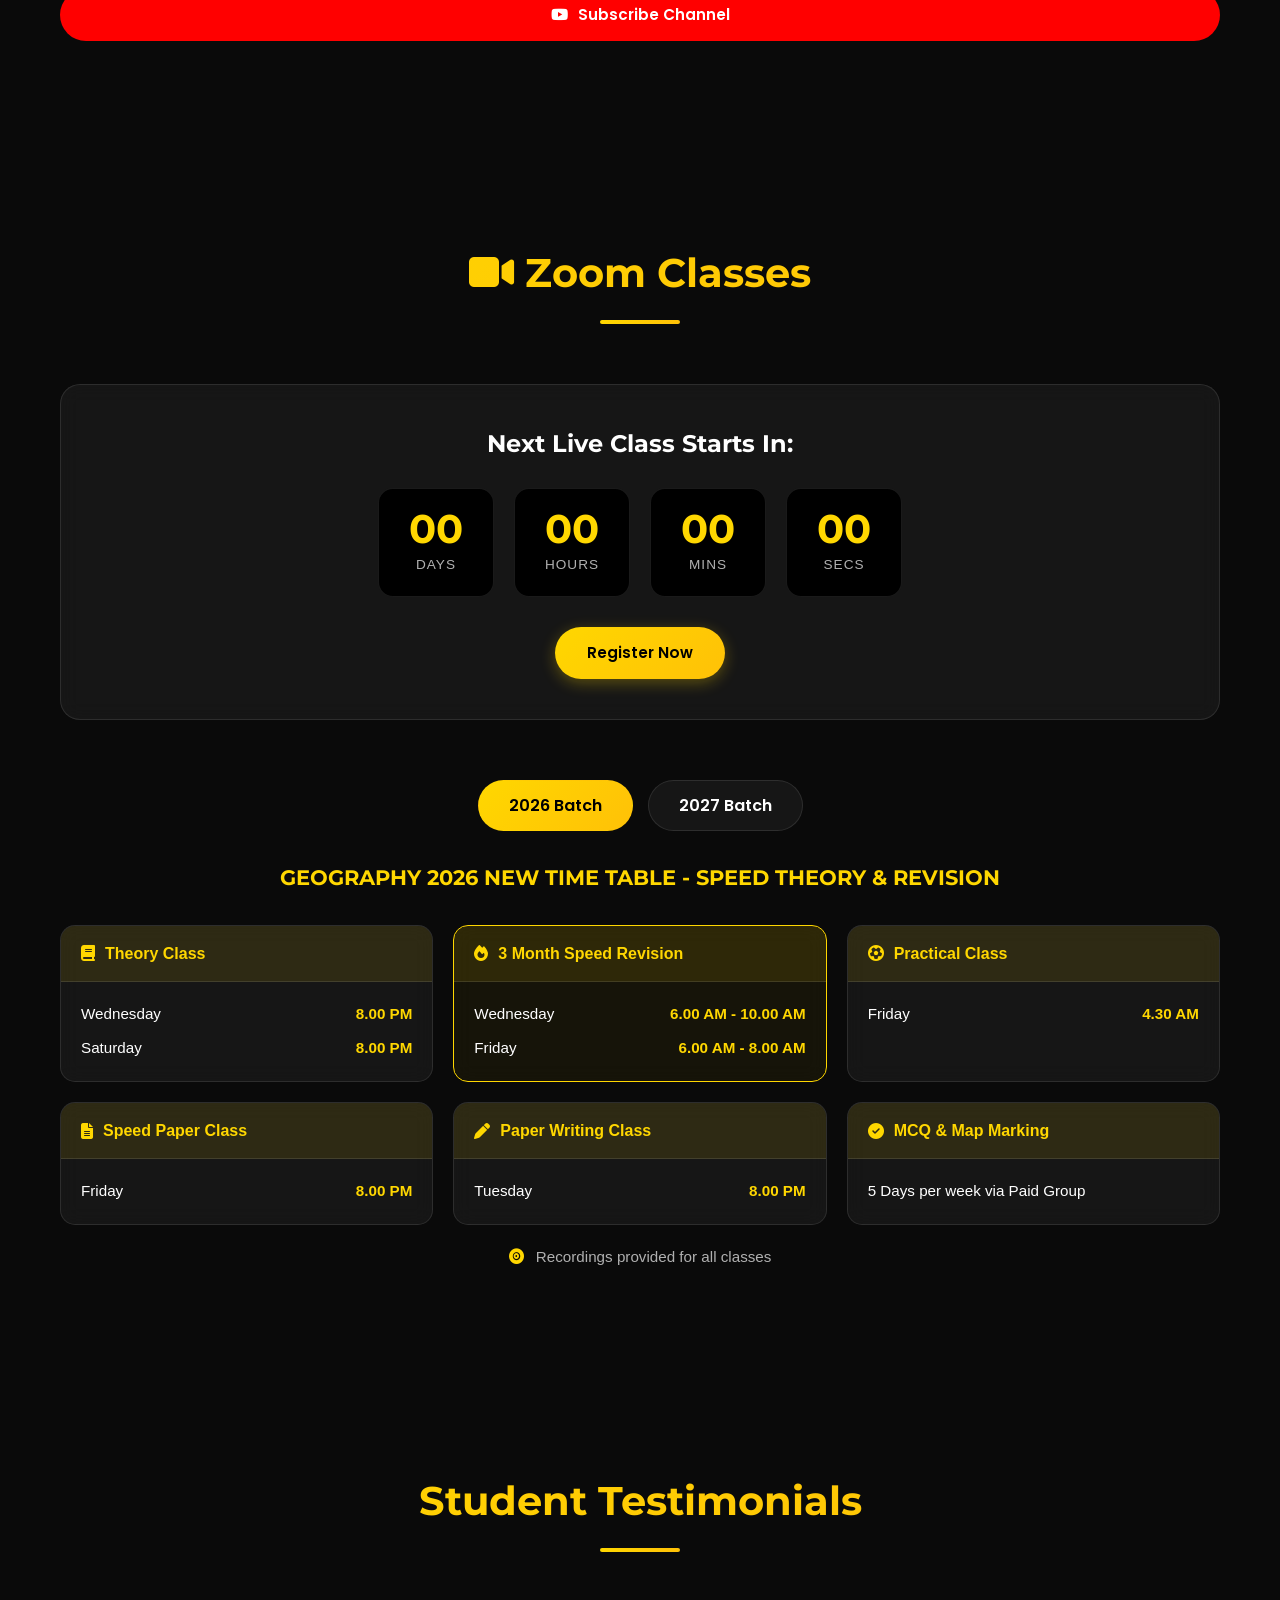
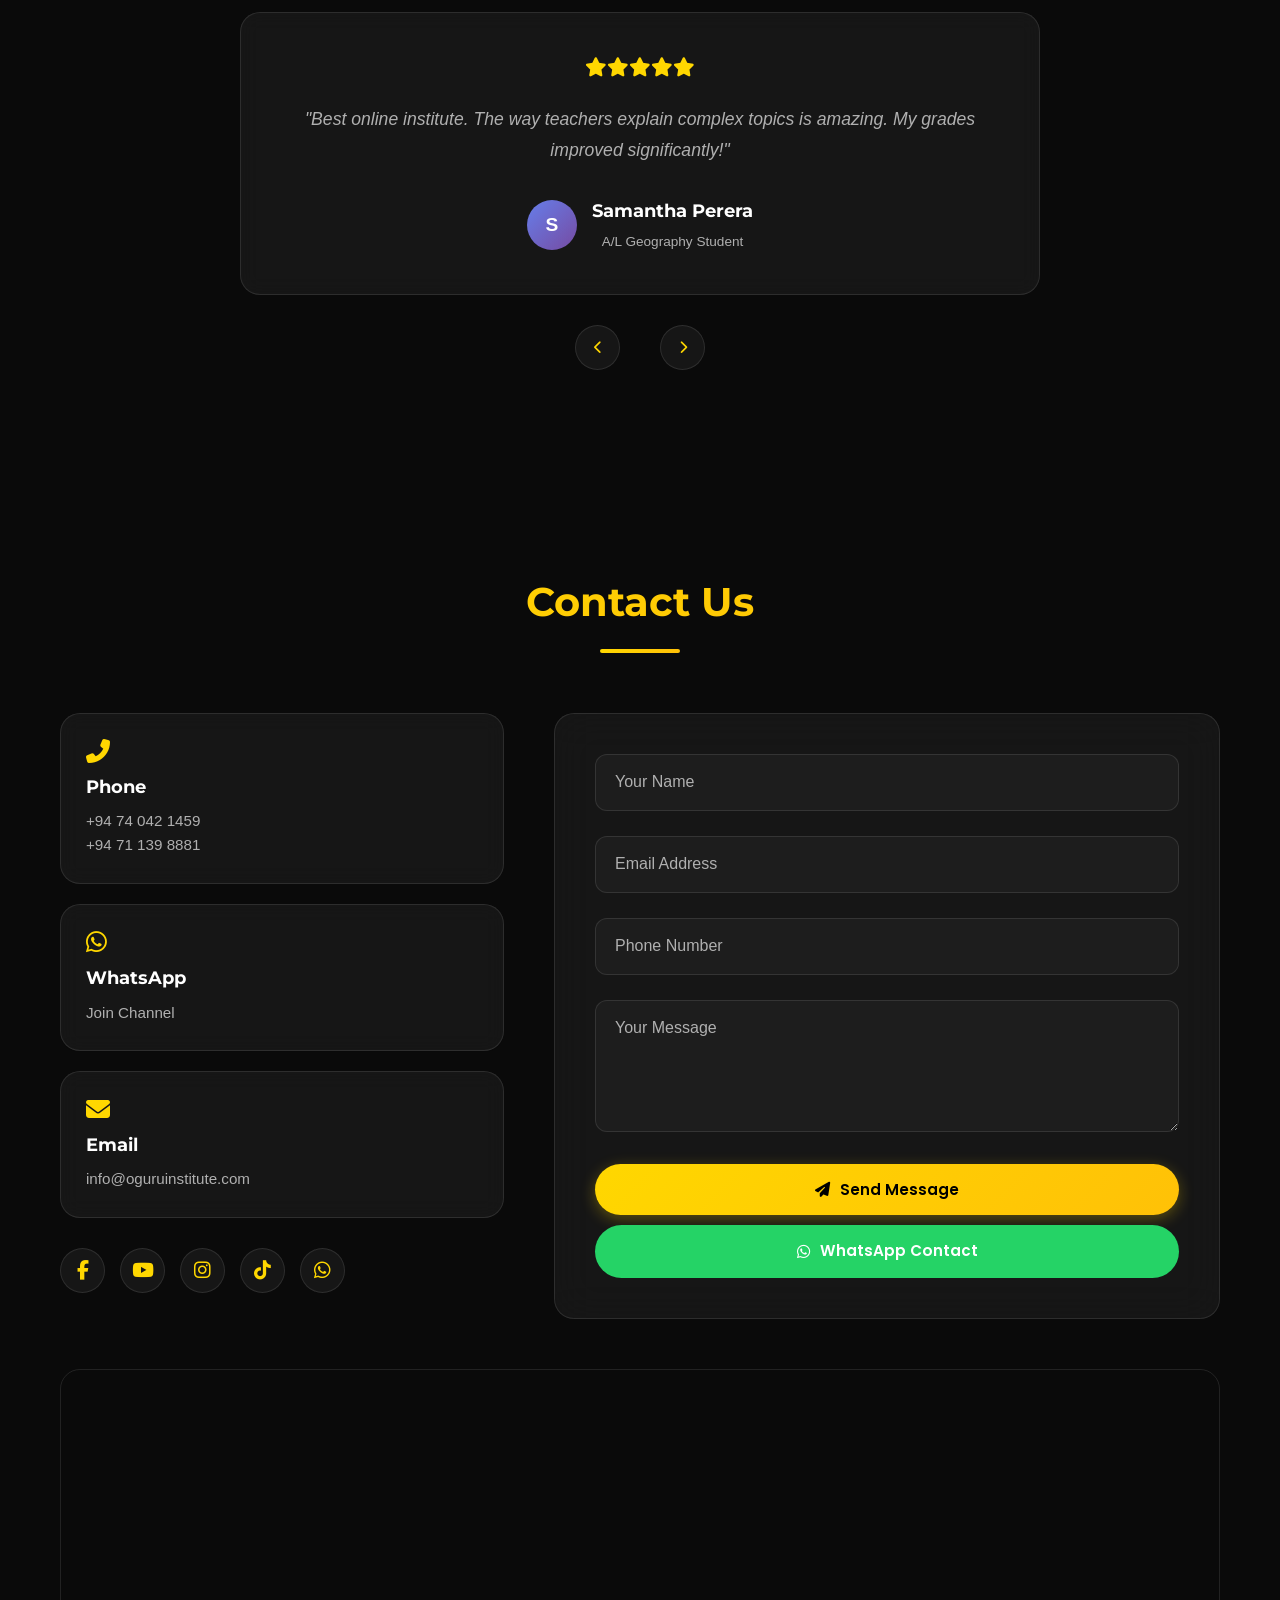
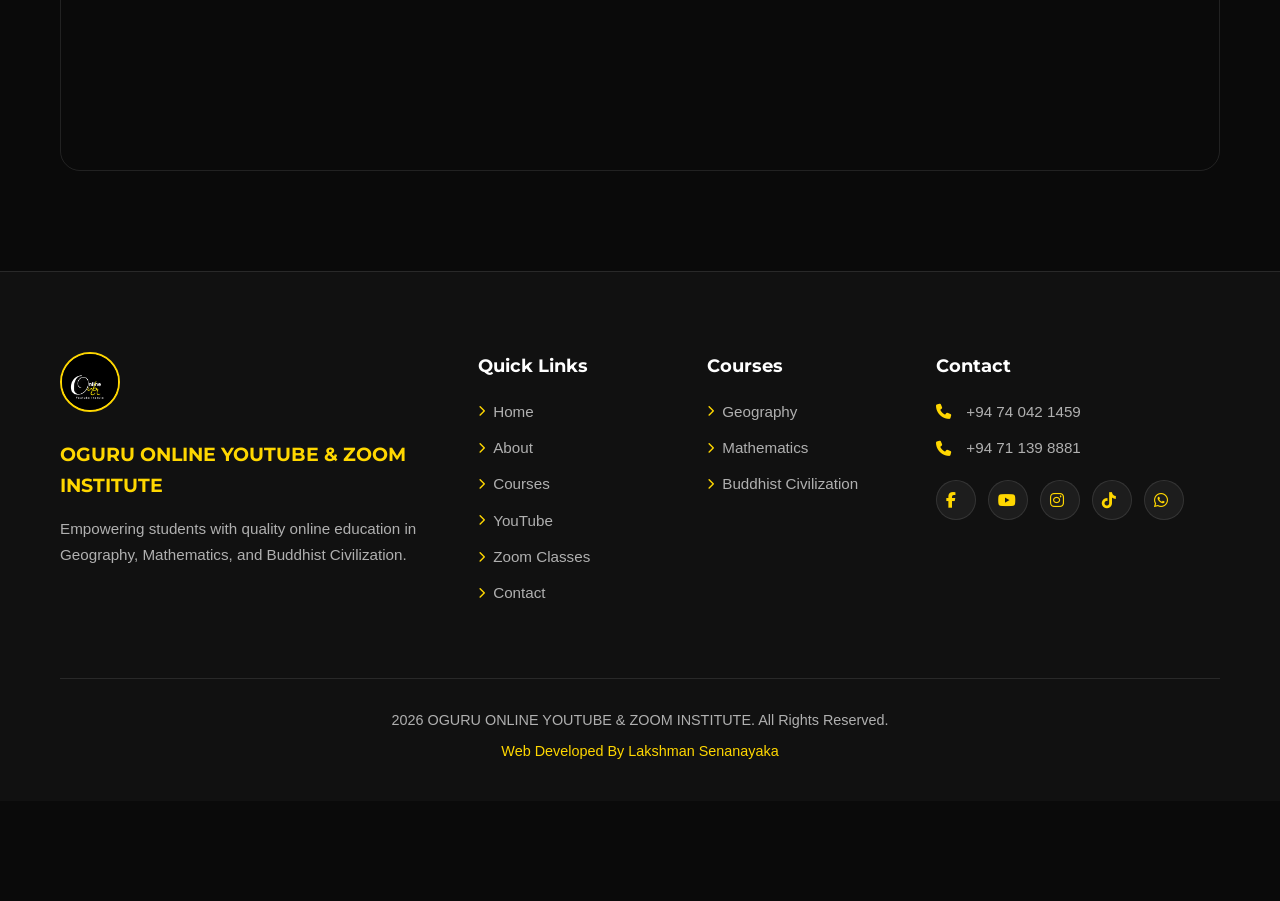
==== commit 83cbe240: "Update loading text and navbar title in index.html" ====
--- a/index.html
+++ b/index.html
@@ -16,7 +16,7 @@
         <div class="loader-content">
             <img src="logo.jpg" alt="OGURU Logo" class="loader-logo">
             <div class="loader-bar"></div>
-            <p class="loader-text">Loading Excellence...</p>
+            <p class="loader-text">Loading Website...</p>
         </div>
     </div>
 
@@ -25,7 +25,7 @@
         <div class="nav-container">
             <a href="#home" class="nav-logo">
                 <img src="logo.jpg" alt="OGURU Logo">
-                <span>OGURU</span>
+                <span>OGURU Online InstituteLK</span>
             </a>
             <ul class="nav-menu" id="navMenu">
                 <li><a href="#home" class="nav-link active">Home</a></li>
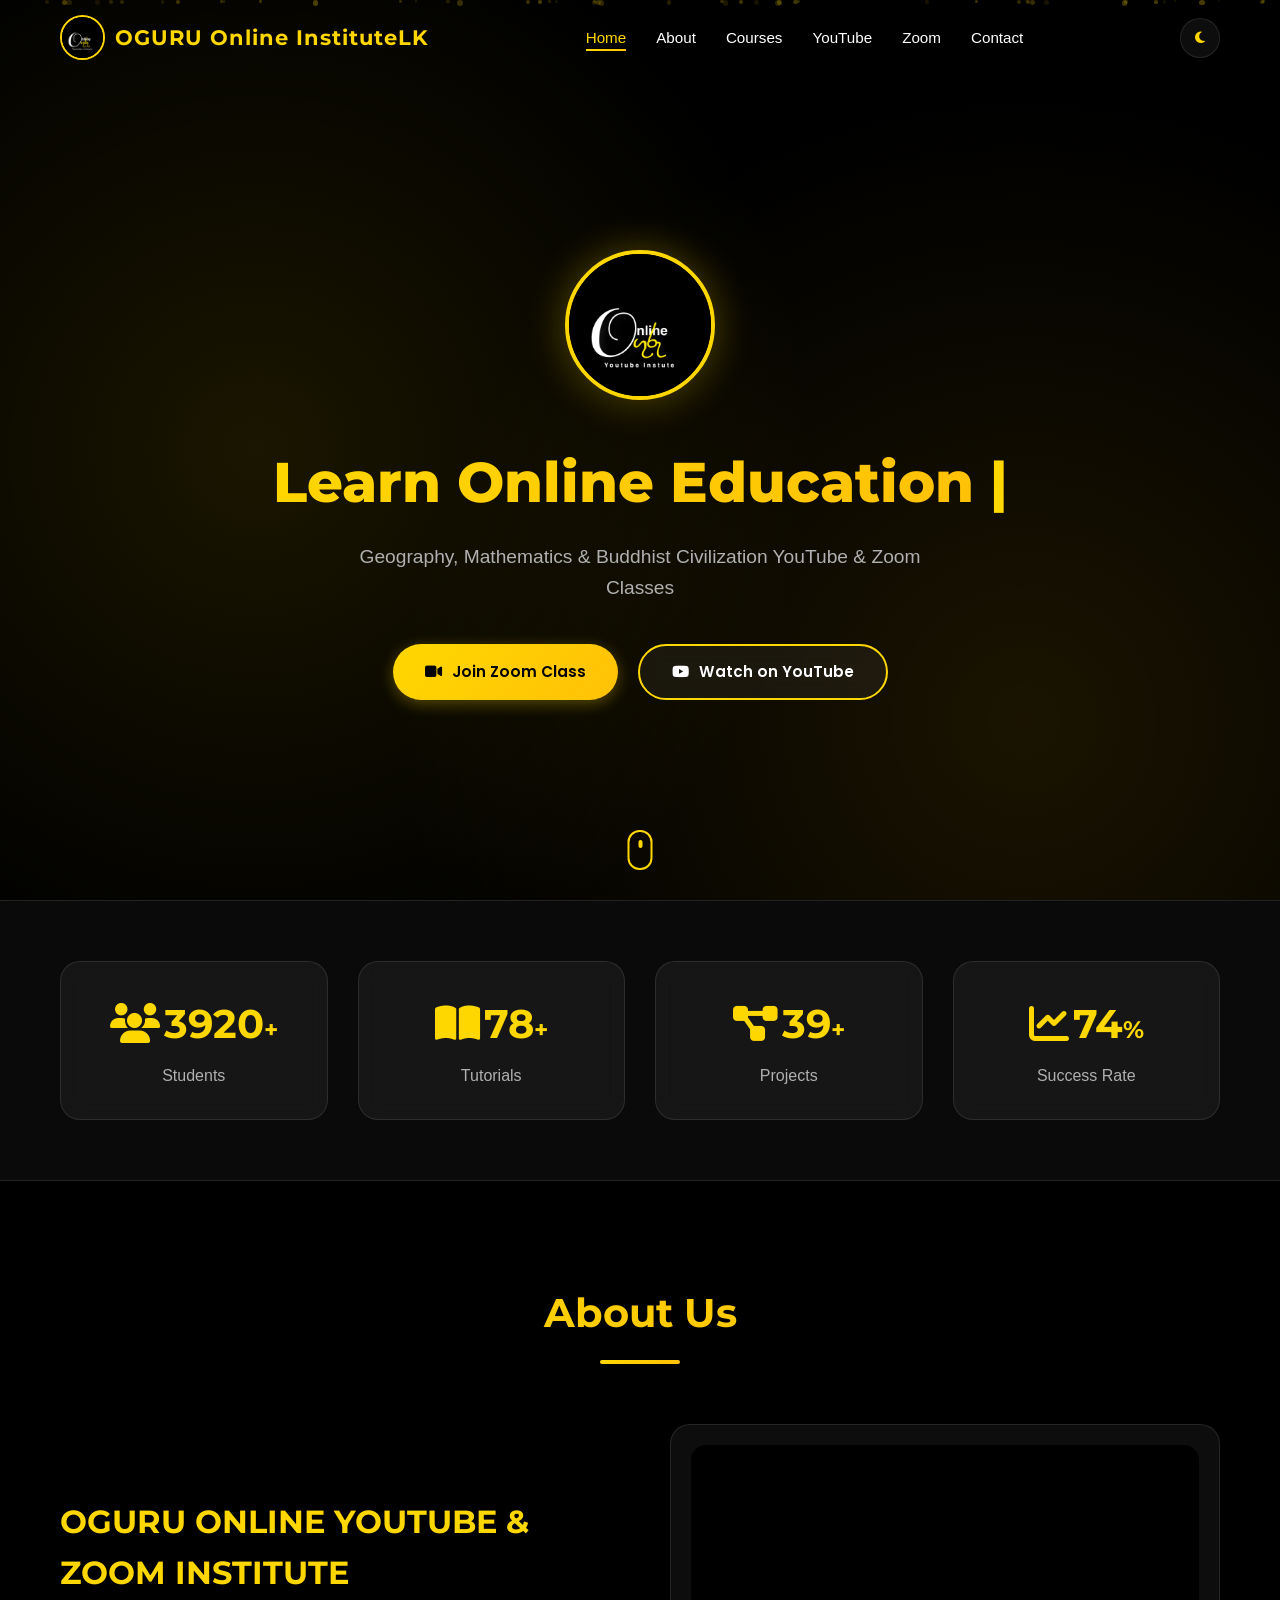
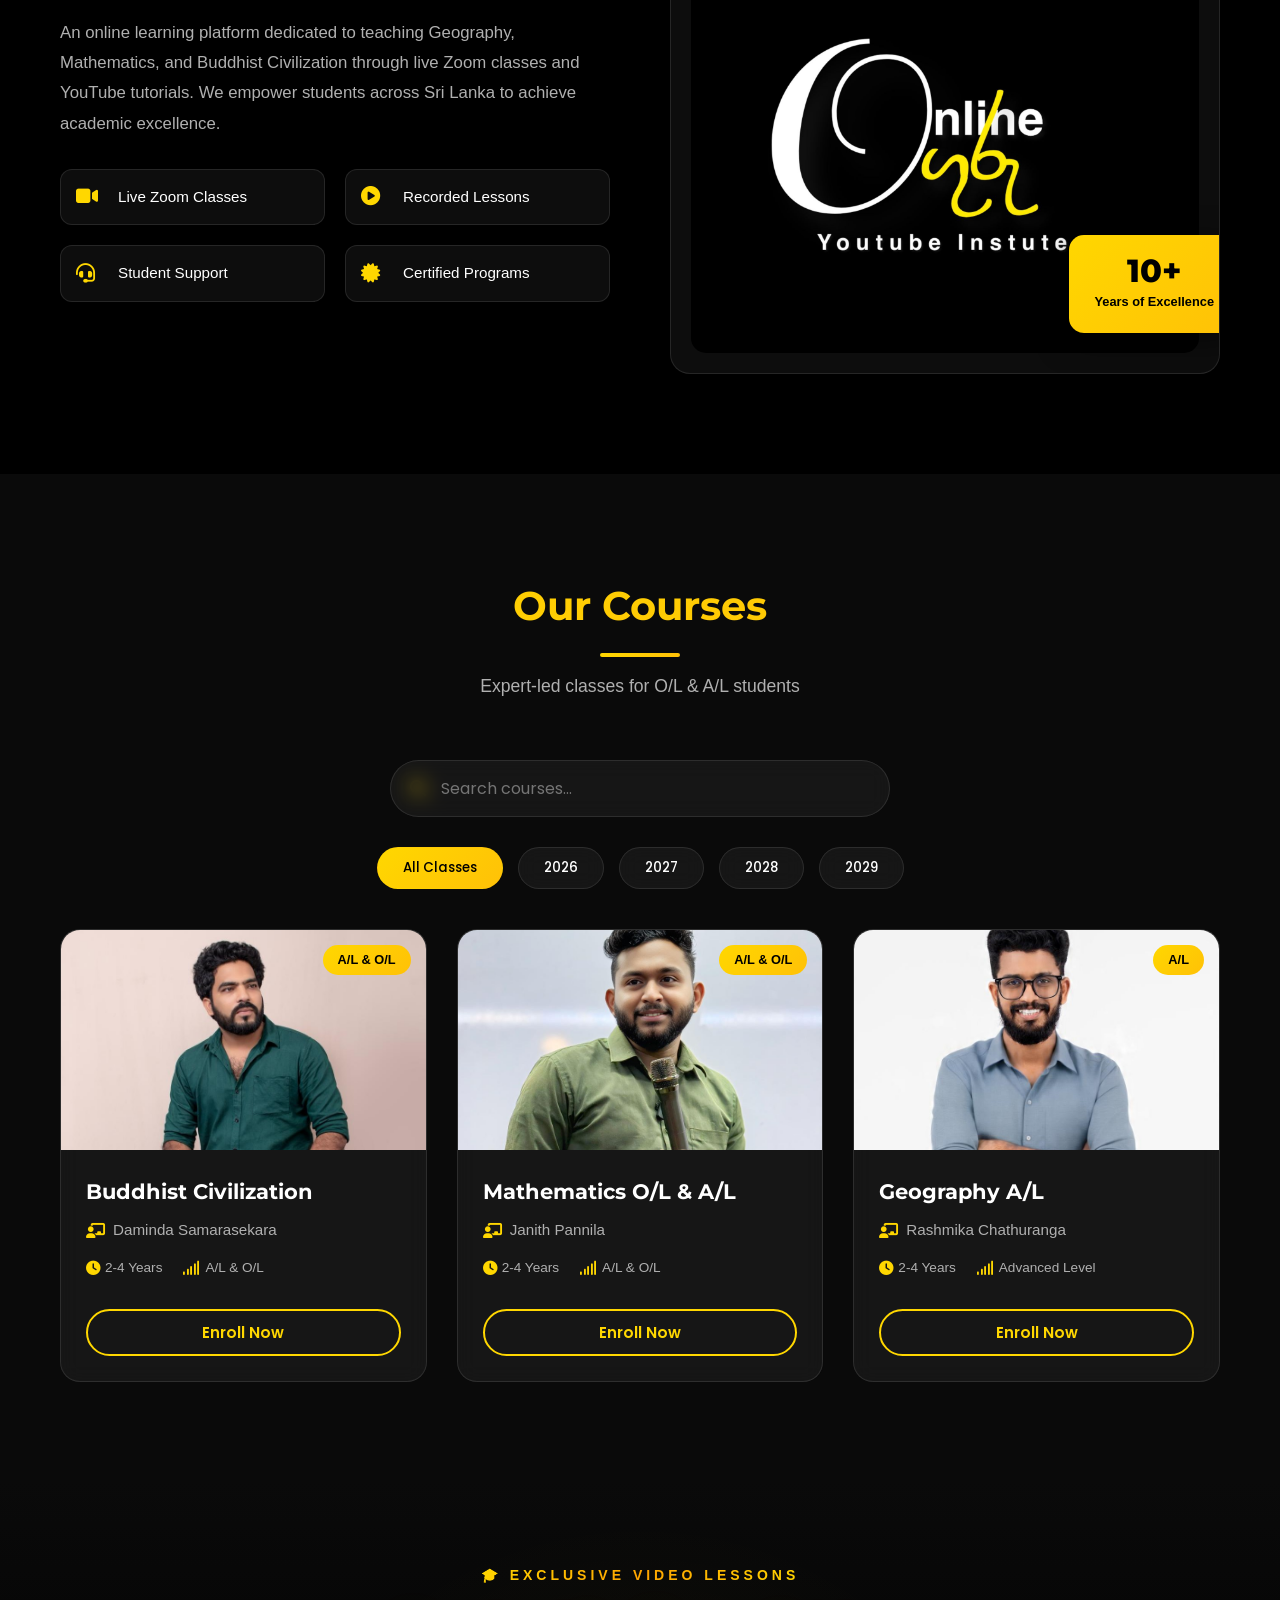
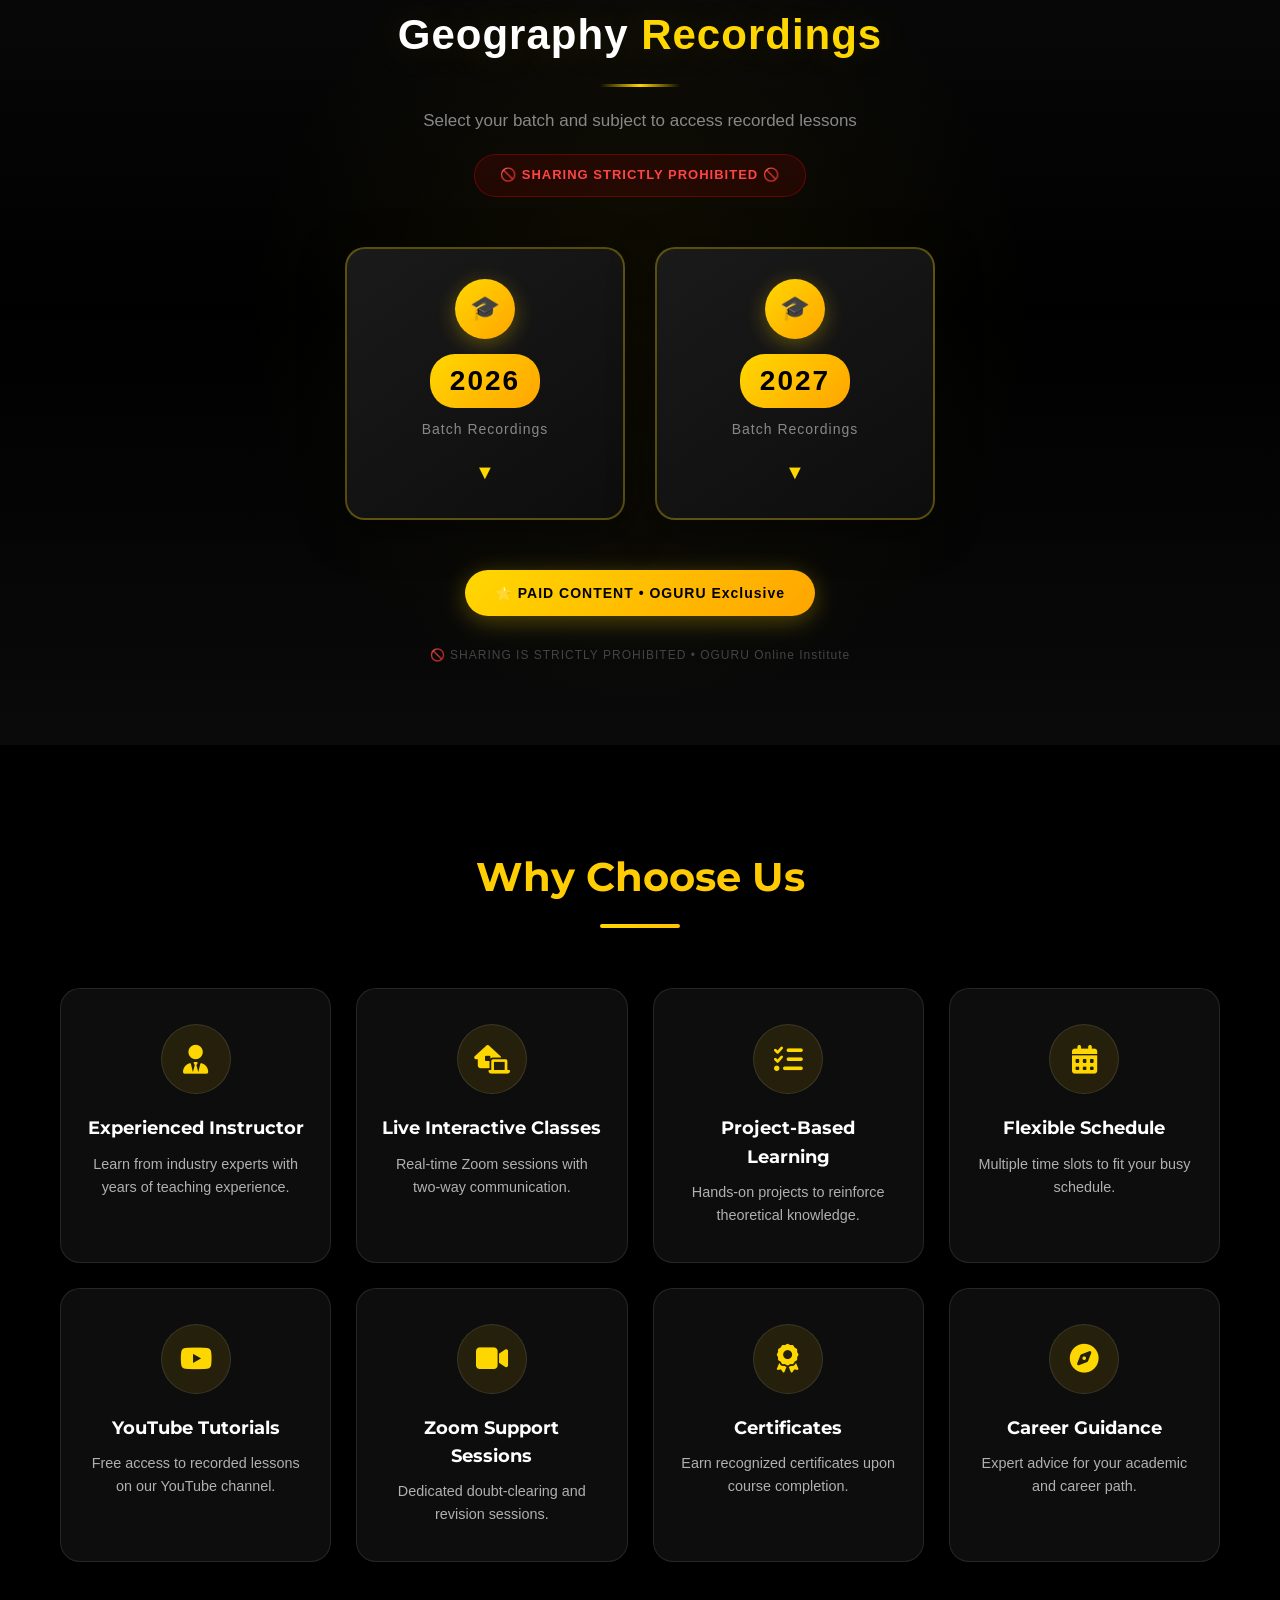
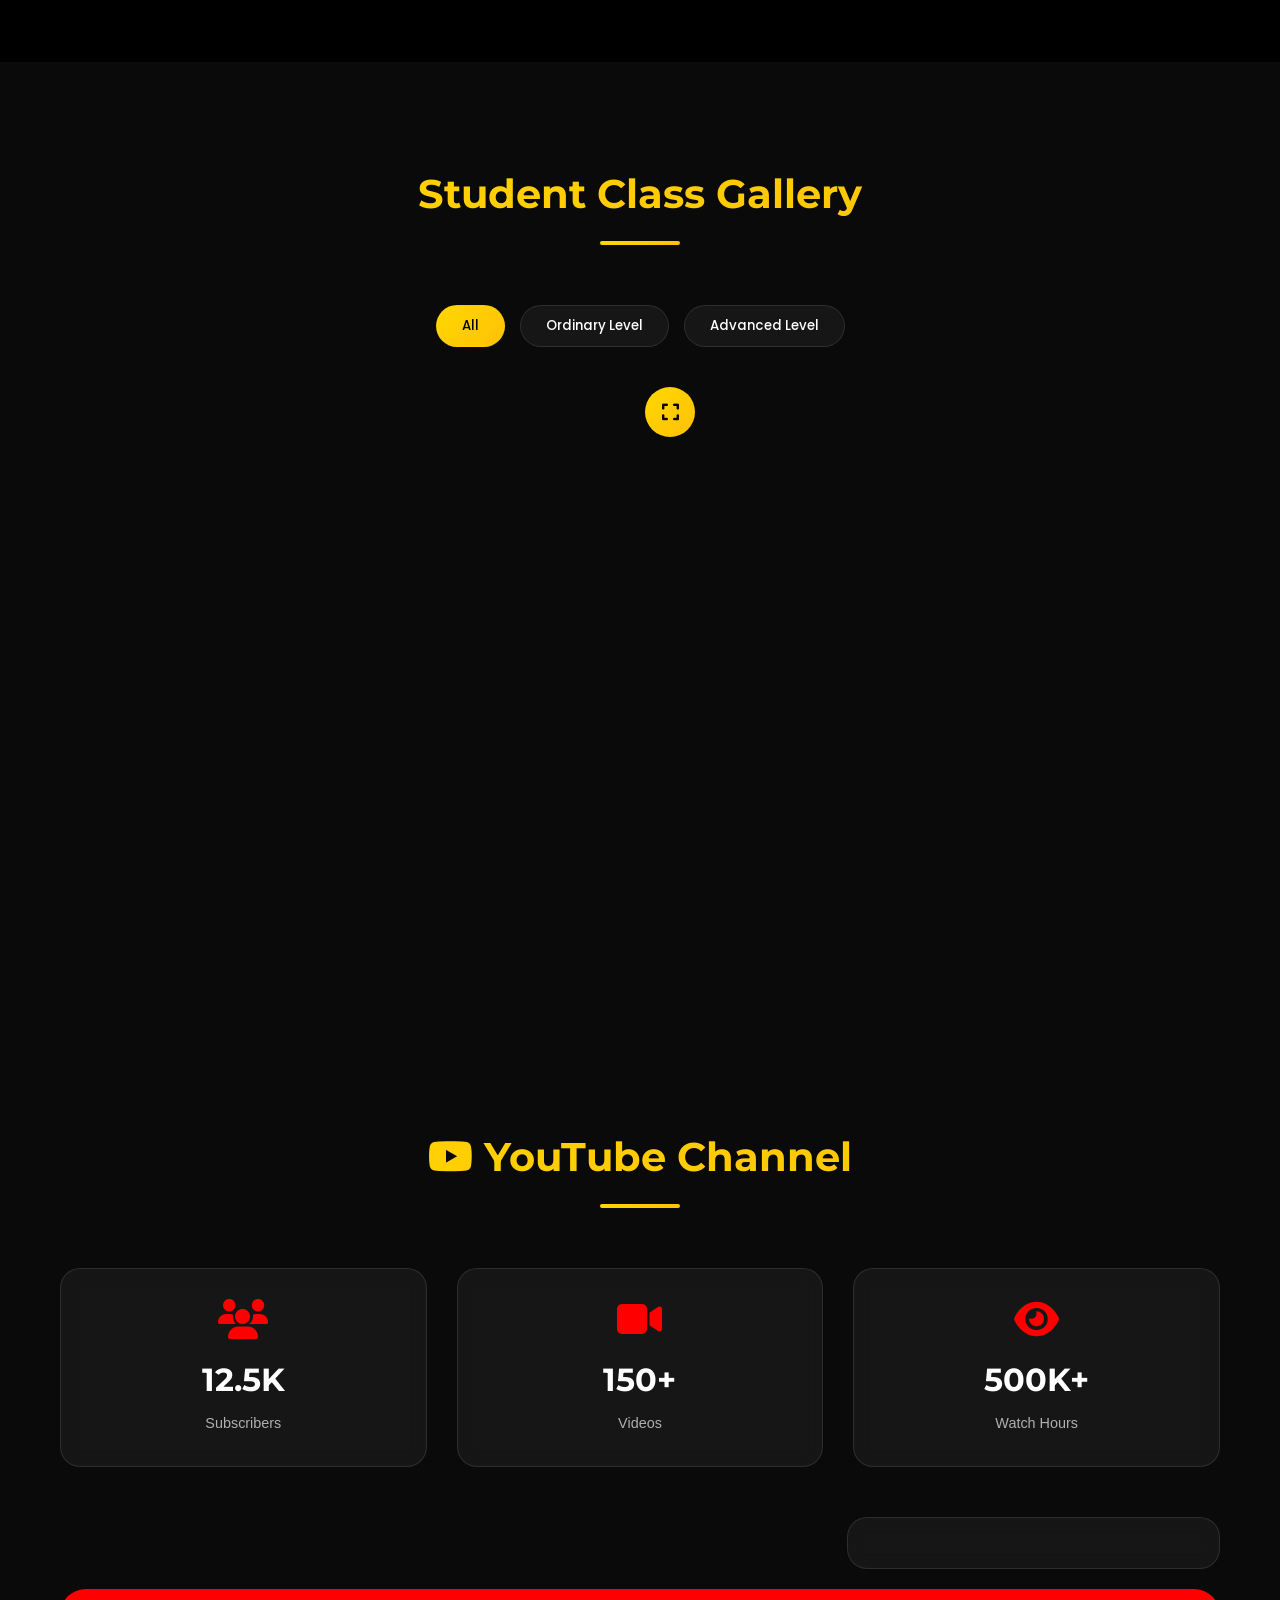
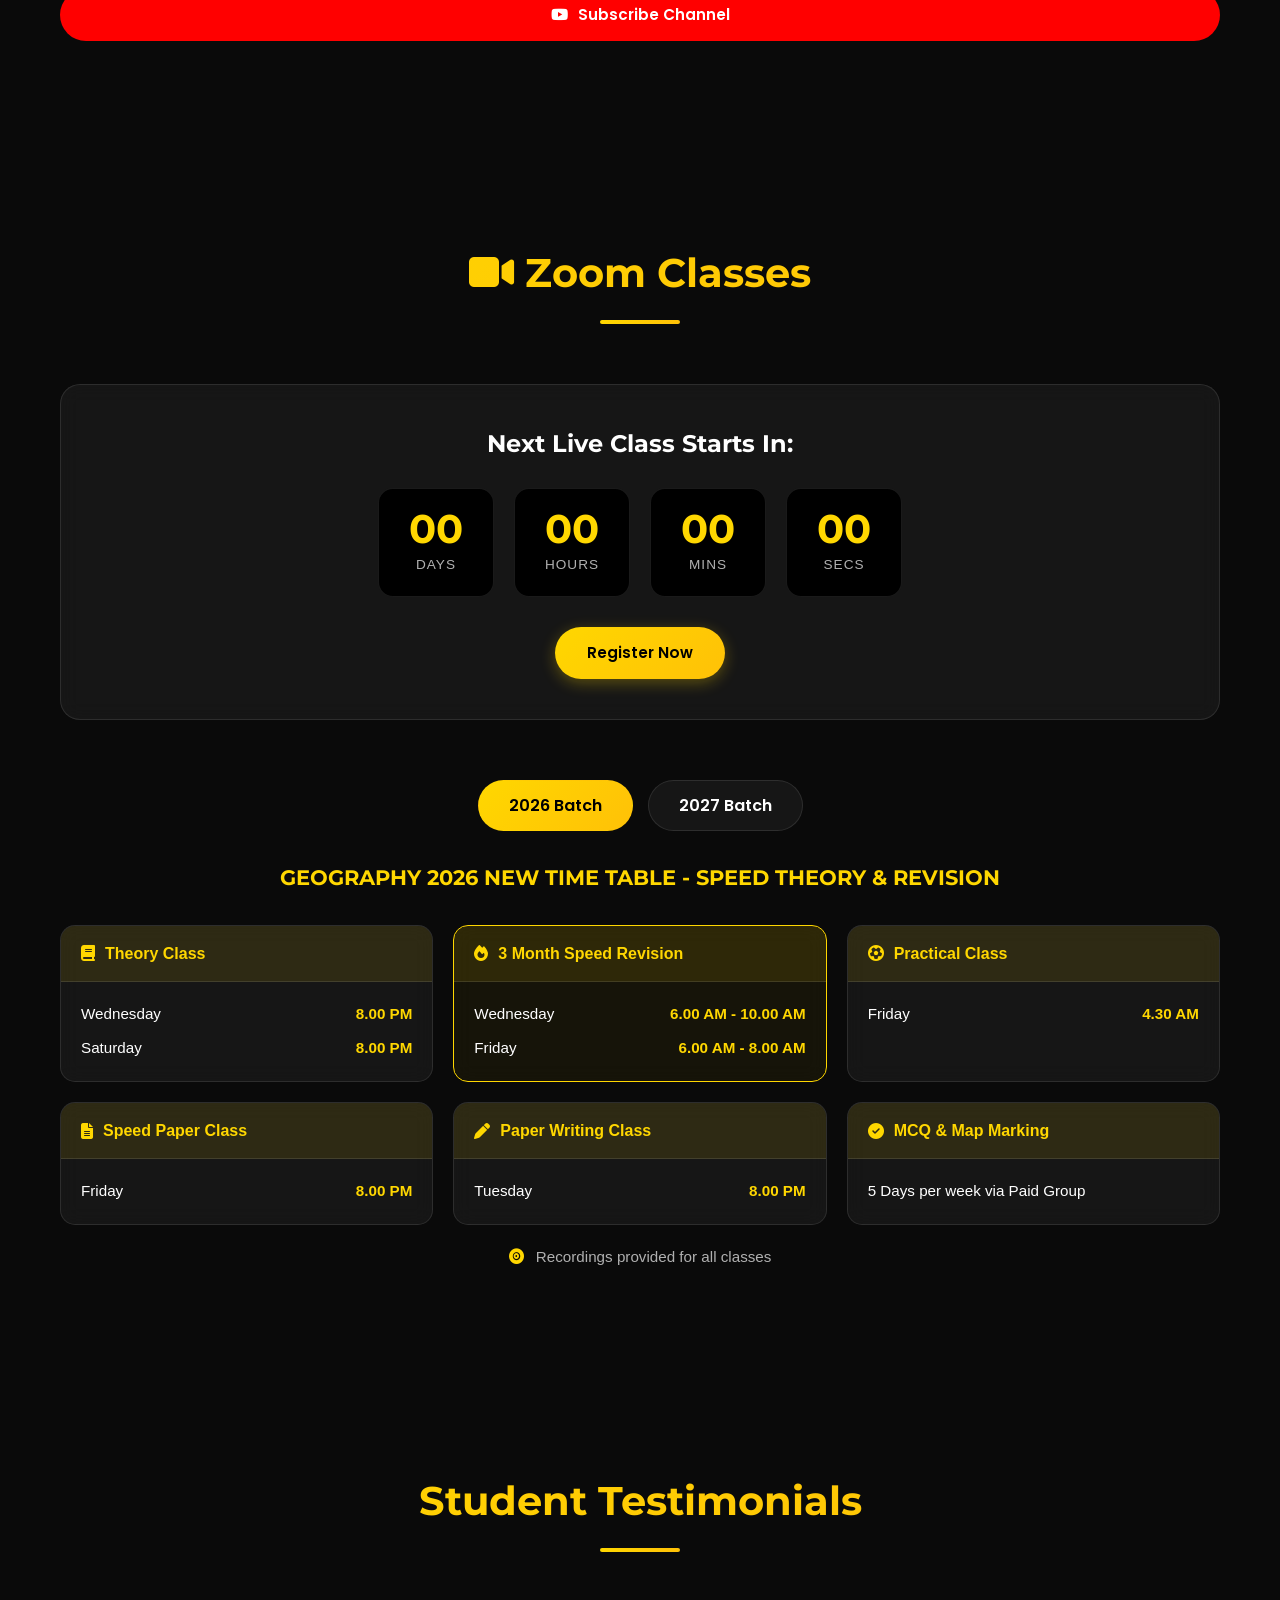
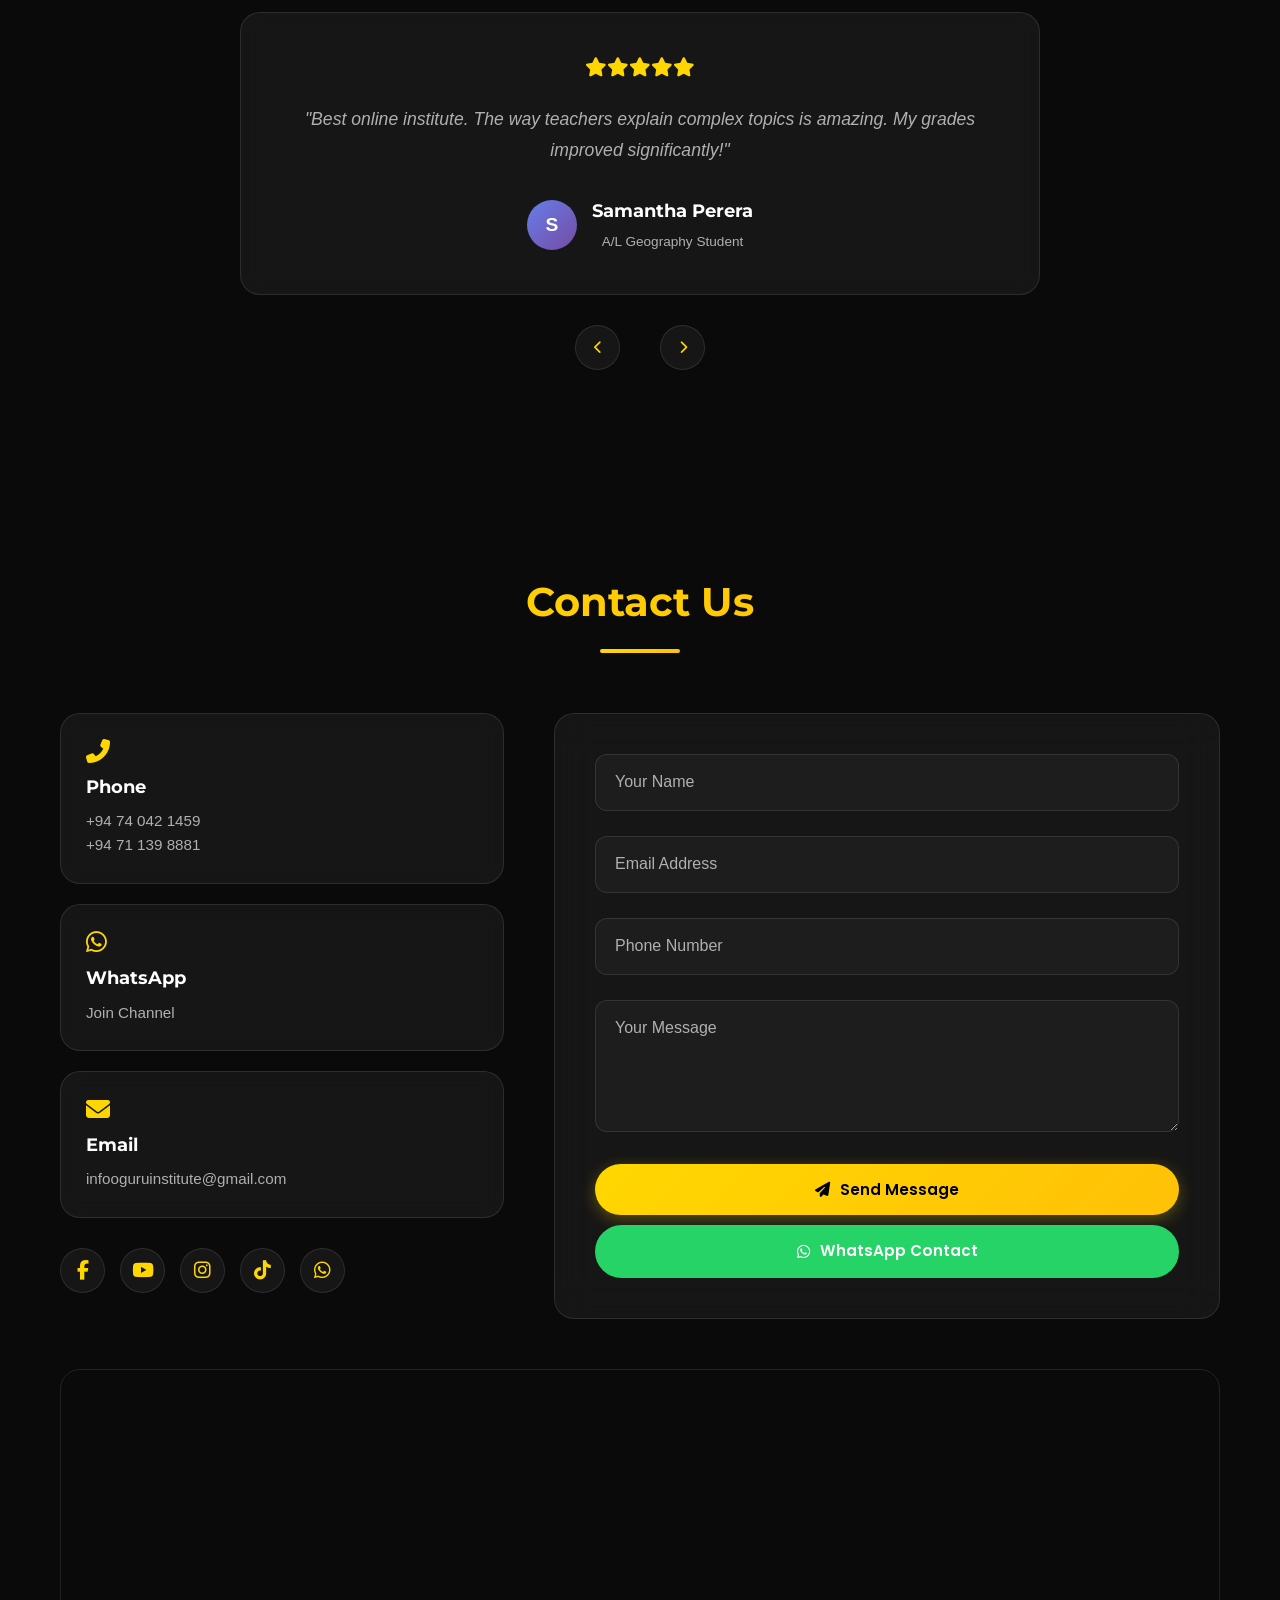
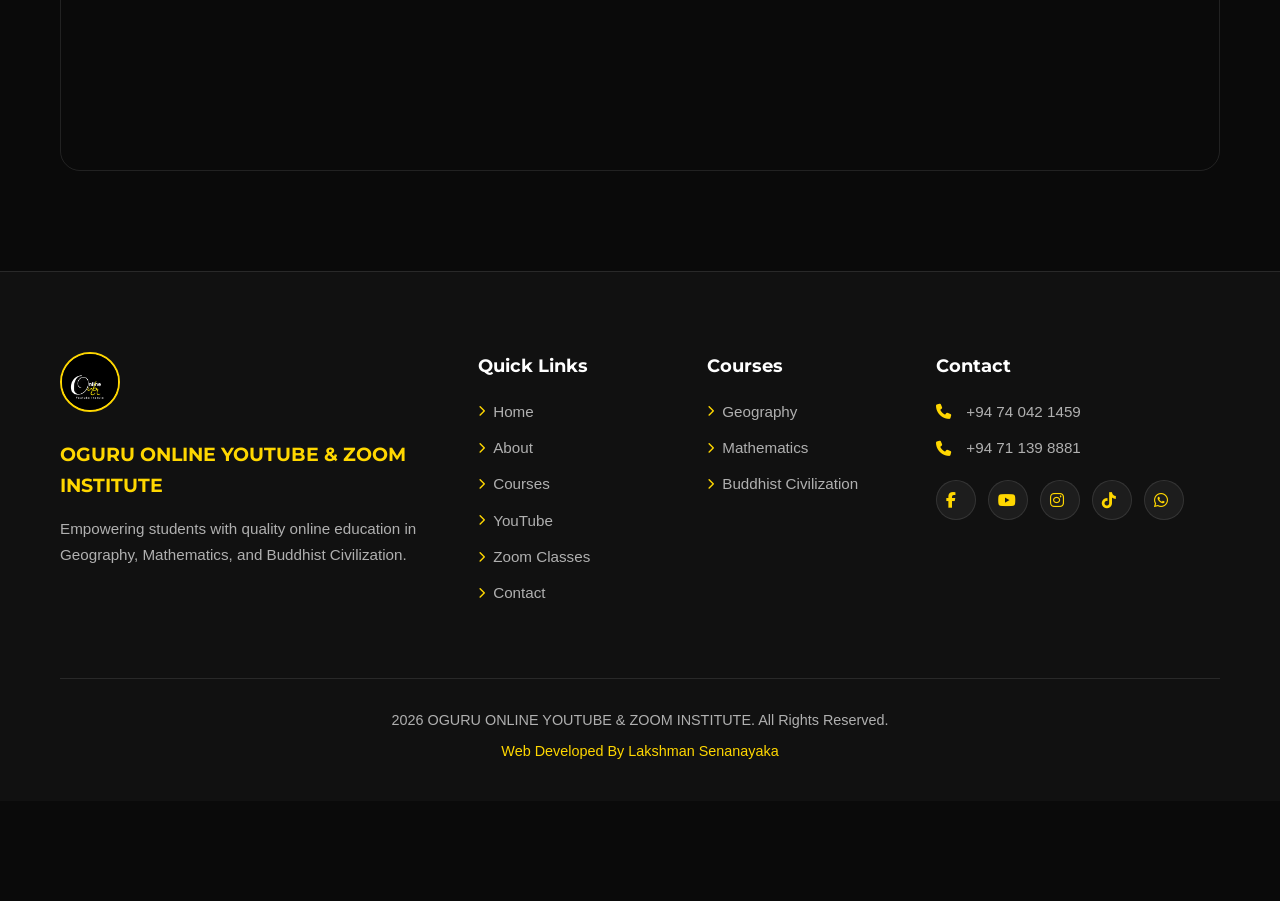
==== commit fa5da4d1: "Update contact email in index.html" ====
--- a/index.html
+++ b/index.html
@@ -1143,7 +1143,7 @@
                     <div class="contact-card">
                         <i class="fas fa-envelope"></i>
                         <h3>Email</h3>
-                        <p>info@oguruinstitute.com</p>
+                        <p>infooguruinstitute@gmail.com</p>
                     </div>
                     <div class="contact-socials">
                         <a href="#" class="social-link"><i class="fab fa-facebook-f"></i></a>
